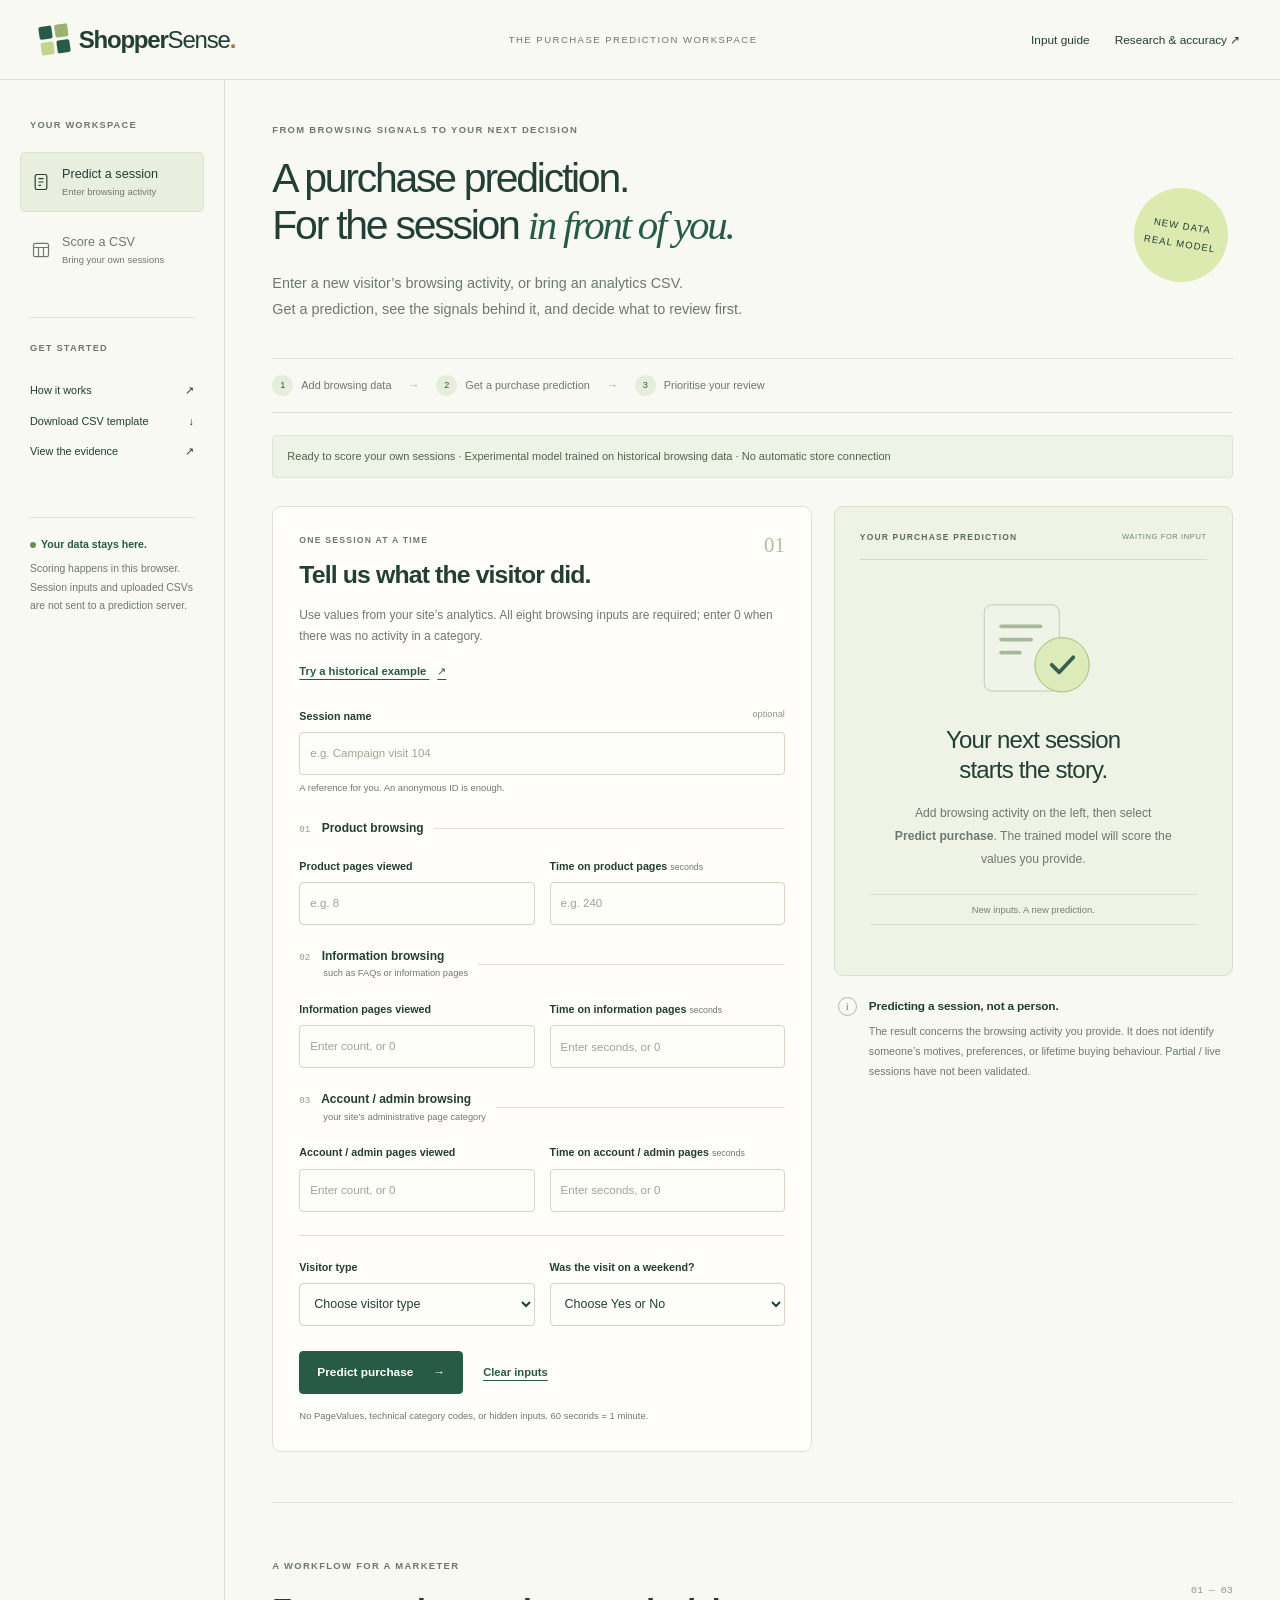
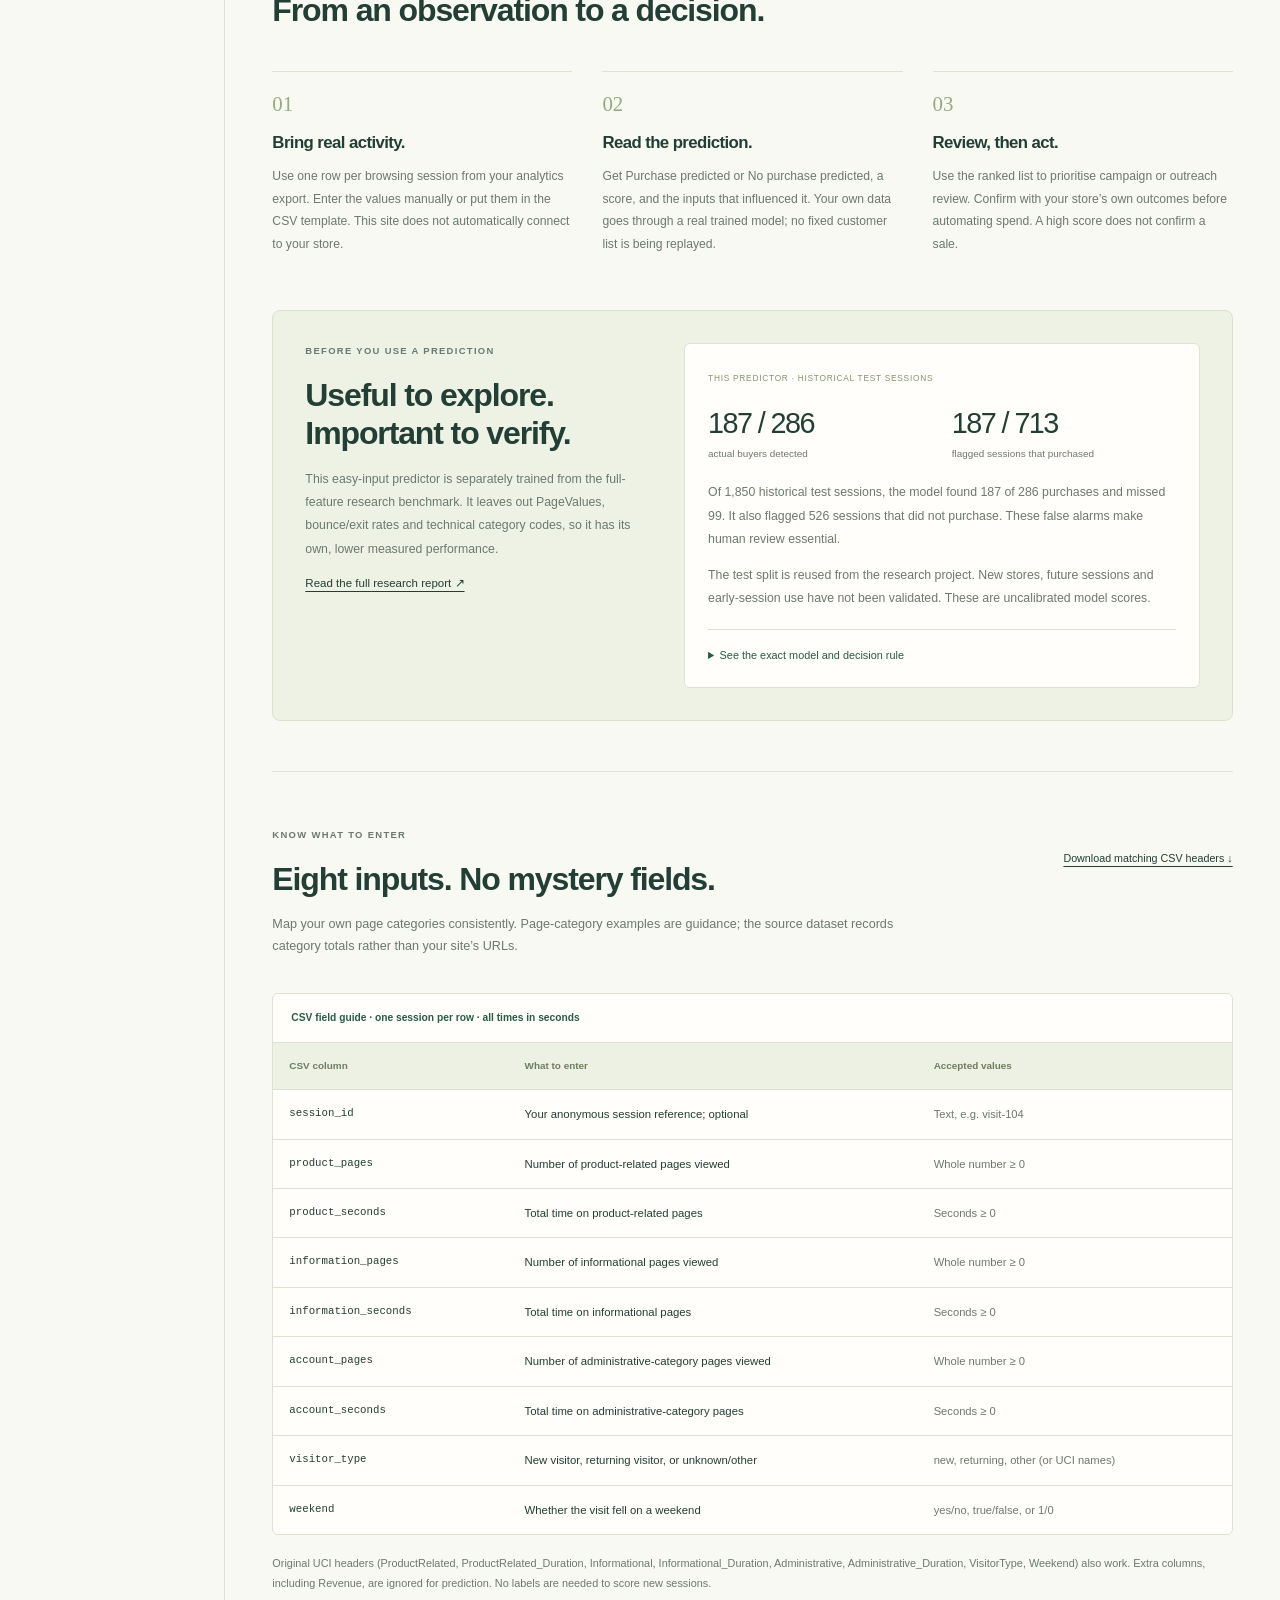
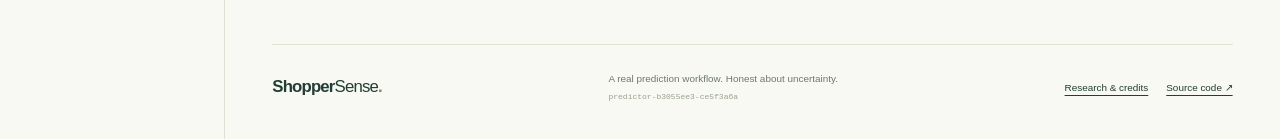
==== docs/index.html @ 9ad77f60 "Restructure ShopperSense around new-session predictions and CSV scoring" ====
<!doctype html>
<html lang="en">
<head>
  <meta charset="utf-8"><meta name="viewport" content="width=device-width, initial-scale=1">
  <title>ShopperSense — Predict a purchase from a new session</title>
  <meta name="description" content="Enter new browsing-session data or upload your analytics CSV. Get genuine purchase predictions, review priorities, and downloadable results.">
  <meta name="theme-color" content="#234e40">
  <link rel="icon" href="assets/favicon.svg" type="image/svg+xml">
  <link rel="stylesheet" href="workspace.css">
  <script src="predictor-engine.js" defer></script><script src="workspace.js" defer></script>
</head>
<body>
<a class="skip" href="#workspace">Skip to prediction workspace</a>
<header class="header"><a class="brand" href="./" aria-label="ShopperSense home"><span class="brand-icon" aria-hidden="true"><i></i><i></i><i></i><i></i></span>Shopper<span>Sense</span><b>.</b></a><span class="header-caption">THE PURCHASE PREDICTION WORKSPACE</span><nav aria-label="Main"><a href="#guide">Input guide</a><a href="research.html">Research &amp; accuracy <span aria-hidden="true">↗</span></a></nav></header>
<div class="shell">
<aside class="sidebar"><span class="side-label">YOUR WORKSPACE</span><div role="tablist" aria-label="Prediction mode" class="mode-navigation"><button role="tab" id="tab-single" aria-controls="single-panel" aria-selected="true" data-mode="single"><svg viewBox="0 0 24 24" fill="none" aria-hidden="true"><rect x="5" y="3" width="14" height="18" rx="2"/><path d="M9 8h6M9 12h6M9 16h3"/></svg><span>Predict a session<small>Enter browsing activity</small></span></button><button role="tab" id="tab-bulk" aria-controls="bulk-panel" aria-selected="false" data-mode="bulk" tabindex="-1"><svg viewBox="0 0 24 24" fill="none" aria-hidden="true"><rect x="3" y="4" width="18" height="16" rx="2"/><path d="M3 9h18M9 9v11M15 9v11"/></svg><span>Score a CSV<small>Bring your own sessions</small></span></button></div><div class="side-guide"><span class="side-label">GET STARTED</span><a href="#how">How it works <span>↗</span></a><a href="assets/session-template.csv" download>Download CSV template <span>↓</span></a><a href="research.html">View the evidence <span>↗</span></a></div><div class="privacy-note"><span class="privacy-dot" aria-hidden="true"></span><strong>Your data stays here.</strong><p>Scoring happens in this browser. Session inputs and uploaded CSVs are not sent to a prediction server.</p></div></aside>
<main id="workspace">
<div class="page-top"><div><p class="eyebrow">FROM BROWSING SIGNALS TO YOUR NEXT DECISION</p><h1>A purchase prediction.<br>For the session <em>in front of you.</em></h1><p class="intro">Enter a new visitor’s browsing activity, or bring an analytics CSV.<br class="desktop-break"> Get a prediction, see the signals behind it, and decide what to review first.</p></div><span class="workspace-seal" aria-hidden="true">NEW DATA<br>REAL MODEL</span></div>
<div class="workflow" aria-label="Three-step workflow"><span><b>1</b> Add browsing data</span><i aria-hidden="true">→</i><span><b>2</b> Get a purchase prediction</span><i aria-hidden="true">→</i><span><b>3</b> Prioritise your review</span></div>
<div class="availability" role="status" id="model-status"><span class="loading-dot" aria-hidden="true"></span>Loading the trained prediction model…</div>
<section id="single-panel" role="tabpanel" aria-labelledby="tab-single" class="mode-panel">
  <div class="prediction-grid">
    <div class="input-card"><div class="card-heading"><div><p class="eyebrow">ONE SESSION AT A TIME</p><h2>Tell us what the visitor did.</h2></div><span class="step-mark">01</span></div><p class="card-intro">Use values from your site’s analytics. All eight browsing inputs are required; enter 0 when there was no activity in a category.</p>
      <div class="example-line"><button type="button" id="load-example" class="quiet-button" disabled>Try a historical example <span aria-hidden="true">↗</span></button><span id="example-label" hidden>Historical training example · not a new customer</span></div>
      <form id="session-form" novalidate>
        <div class="field full"><label for="session-id">Session name <span class="optional">optional</span></label><input id="session-id" name="session_id" autocomplete="off" maxlength="160" placeholder="e.g. Campaign visit 104"><small>A reference for you. An anonymous ID is enough.</small></div>
        <fieldset><legend><span class="category-icon" aria-hidden="true">01</span> Product browsing</legend><div class="field-pair"><div class="field"><label for="product-pages">Product pages viewed</label><input id="product-pages" name="product_pages" type="number" min="0" step="1" inputmode="numeric" required placeholder="e.g. 8" aria-describedby="product-pages-error"><span class="field-error" id="product-pages-error"></span></div><div class="field"><label for="product-seconds">Time on product pages <span class="unit">seconds</span></label><input id="product-seconds" name="product_seconds" type="number" min="0" step="any" inputmode="decimal" required placeholder="e.g. 240" aria-describedby="product-seconds-error"><span class="field-error" id="product-seconds-error"></span></div></div></fieldset>
        <fieldset><legend><span class="category-icon" aria-hidden="true">02</span> Information browsing <small>such as FAQs or information pages</small></legend><div class="field-pair"><div class="field"><label for="information-pages">Information pages viewed</label><input id="information-pages" name="information_pages" type="number" min="0" step="1" inputmode="numeric" required placeholder="Enter count, or 0" aria-describedby="information-pages-error"><span class="field-error" id="information-pages-error"></span></div><div class="field"><label for="information-seconds">Time on information pages <span class="unit">seconds</span></label><input id="information-seconds" name="information_seconds" type="number" min="0" step="any" inputmode="decimal" required placeholder="Enter seconds, or 0" aria-describedby="information-seconds-error"><span class="field-error" id="information-seconds-error"></span></div></div></fieldset>
        <fieldset><legend><span class="category-icon" aria-hidden="true">03</span> Account / admin browsing <small>your site’s administrative page category</small></legend><div class="field-pair"><div class="field"><label for="account-pages">Account / admin pages viewed</label><input id="account-pages" name="account_pages" type="number" min="0" step="1" inputmode="numeric" required placeholder="Enter count, or 0" aria-describedby="account-pages-error"><span class="field-error" id="account-pages-error"></span></div><div class="field"><label for="account-seconds">Time on account / admin pages <span class="unit">seconds</span></label><input id="account-seconds" name="account_seconds" type="number" min="0" step="any" inputmode="decimal" required placeholder="Enter seconds, or 0" aria-describedby="account-seconds-error"><span class="field-error" id="account-seconds-error"></span></div></div></fieldset>
        <div class="field-pair context-fields"><div class="field"><label for="visitor-type">Visitor type</label><select id="visitor-type" name="visitor_type" required aria-describedby="visitor-type-error"><option value="">Choose visitor type</option><option value="New_Visitor">New visitor</option><option value="Returning_Visitor">Returning visitor</option><option value="Other">Other / unknown</option></select><span class="field-error" id="visitor-type-error"></span></div><div class="field"><label for="weekend">Was the visit on a weekend?</label><select id="weekend" name="weekend" required aria-describedby="weekend-error"><option value="">Choose Yes or No</option><option value="1">Yes</option><option value="0">No</option></select><span class="field-error" id="weekend-error"></span></div></div>
        <div id="form-error" class="alert error" role="alert" hidden></div>
        <div class="form-actions"><button id="predict-button" class="button primary" type="submit" disabled>Predict purchase <span aria-hidden="true">→</span></button><button class="quiet-button" id="clear-session" type="button">Clear inputs</button></div><p class="form-footnote">No PageValues, technical category codes, or hidden inputs. 60 seconds = 1 minute.</p>
      </form>
    </div>
    <aside class="result-column" aria-label="Your prediction"><div class="result-card" id="result-card"><div class="result-card-heading"><span class="eyebrow">YOUR PURCHASE PREDICTION</span><span class="result-status" id="result-status">WAITING FOR INPUT</span></div>
      <div id="empty-result" class="empty-result"><svg viewBox="0 0 160 120" fill="none" aria-hidden="true"><rect x="28" y="15" width="80" height="92" rx="8" fill="#f0f4e8" stroke="#b9c9b0"/><path d="M46 38h42M46 52h32M46 66h20" stroke="#a6b99b" stroke-width="4" stroke-linecap="round"/><circle cx="111" cy="79" r="29" fill="#dcebb9" stroke="#a0b77a"/><path d="m100 79 8 8 15-16" stroke="#37604a" stroke-width="4" stroke-linecap="round" stroke-linejoin="round"/></svg><h3>Your next session<br>starts the story.</h3><p>Add browsing activity on the left, then select <strong>Predict purchase</strong>. The trained model will score the values you provide.</p><span class="empty-tag">New inputs. A new prediction.</span></div>
      <div id="prediction-result" hidden><p class="result-session" id="result-session"></p><h3 class="prediction-label" id="prediction-label"></h3><p class="prediction-subtitle" id="prediction-subtitle"></p><div class="score-row"><span>Purchase signal score</span><strong id="purchase-score"></strong></div><div class="score-track" role="img" aria-label="Purchase signal score" id="score-track"><span id="score-fill"></span><i id="decision-mark" aria-hidden="true"></i></div><div class="score-axis"><span>Lower signal</span><span>Stronger signal</span></div><p class="score-explainer">A model score out of 100, not a guaranteed purchase probability.</p><div class="next-action"><span class="eyebrow">SUGGESTED NEXT STEP</span><h4 id="action-title"></h4><p id="action-copy"></p></div><div class="signals"><h4>Signals behind this prediction</h4><ul id="prediction-signals"></ul><p>Model influences describe this prediction. They do not show what causes a purchase.</p></div><div class="alert warning" id="prediction-warning" hidden></div><p class="result-caveat" id="result-caveat"></p><div class="result-actions"><button type="button" class="button secondary" id="download-single">Download this result <span aria-hidden="true">↓</span></button><span id="prediction-time"></span></div></div>
      <div class="stale-note" id="stale-note" role="status" hidden>Inputs changed. Select <strong>Predict purchase</strong> again to update this result.</div>
    </div><div class="result-context"><span class="context-mark" aria-hidden="true">i</span><div><h3>Predicting a session, not a person.</h3><p>The result concerns the browsing activity you provide. It does not identify someone’s motives, preferences, or lifetime buying behaviour. Partial / live sessions have not been validated.</p></div></div></aside>
  </div>
</section>
<section id="bulk-panel" role="tabpanel" aria-labelledby="tab-bulk" class="mode-panel" hidden>
  <div class="bulk-heading"><div><p class="eyebrow">FROM YOUR ANALYTICS TO A REVIEW LIST</p><h2>Bring a CSV. Leave with priorities.</h2><p>Score new sessions from an export. Download every prediction and sort your review around the strongest signals.</p></div><a class="button secondary" href="assets/session-template.csv" download>Get the blank template <span aria-hidden="true">↓</span></a></div>
  <div class="upload-card"><label class="upload-zone" for="csv-file" id="upload-zone"><span class="upload-icon" aria-hidden="true">↑</span><strong>Choose or drop your session CSV</strong><span>UTF-8 CSV · up to 10,000 rows · maximum 5 MB</span><span class="file-choose">Choose a CSV file</span></label><input type="file" accept=".csv,text/csv" id="csv-file"><div class="upload-foot"><span>No files are uploaded to a server.</span><button type="button" id="load-csv-example" class="quiet-button" disabled>Try five historical examples ↗</button></div><div id="csv-error" class="alert error" role="alert" hidden></div></div>
  <div id="csv-preview" class="csv-preview" hidden><div class="preview-heading"><div><span class="eyebrow">INPUT REVIEW</span><h3 id="csv-filename"></h3><p id="csv-preview-summary"></p></div><button id="score-csv" class="button primary" type="button">Score these sessions <span aria-hidden="true">→</span></button><button id="cancel-csv" class="button secondary" type="button" hidden>Cancel</button></div><p id="csv-column-note" class="small-note"></p><div class="alert warning" id="csv-example-note" hidden>These five rows are historical training examples for learning the workflow. They are not new customers or a demonstration of independent accuracy.</div><div id="csv-validation" class="alert warning" hidden></div><p id="csv-progress" role="status" hidden></p></div>
  <div id="bulk-results" hidden><div class="bulk-summary" aria-label="Scoring summary"><div><span>Sessions scored</span><strong id="bulk-scored">0</strong></div><div><span>Purchase predicted</span><strong id="bulk-positive">0</strong></div><div><span>No purchase predicted</span><strong id="bulk-negative">0</strong></div><div><span>Need input fixes</span><strong id="bulk-invalid">0</strong></div></div><div class="results-toolbar"><div><h3>Your session review list</h3><p>Scored rows appear in descending score order. Predictions are uncertain; check context before acting.</p></div><button type="button" id="download-bulk" class="button primary">Download all results <span aria-hidden="true">↓</span></button></div><div class="results-filter"><label for="result-filter">Show</label><select id="result-filter"><option value="all">All sessions</option><option value="positive">Purchase predicted</option><option value="negative">No purchase predicted</option><option value="invalid">Need input fixes</option></select><span id="results-range"></span></div><div class="results-table-wrap" tabindex="0" role="region" aria-label="Predictions for your CSV sessions"><table><caption class="sr-only">New CSV session predictions; purchase score is a model score, not calibrated probability</caption><thead><tr><th scope="col">Session</th><th scope="col">Prediction</th><th scope="col">Score / 100</th><th scope="col">Review priority</th><th scope="col">Notes</th></tr></thead><tbody id="bulk-table-body"></tbody></table></div><div class="pagination"><button type="button" class="button secondary" id="previous-page">← Previous</button><span id="page-label"></span><button type="button" class="button secondary" id="next-page">Next →</button></div><p class="small-note">The download includes all rows, original row numbers, inputs, unrounded scores, prediction labels, errors and model version. Invalid rows are retained without invented scores.</p></div>
</section>
<section class="how-section" id="how"><div class="section-heading"><div><p class="eyebrow">A WORKFLOW FOR A MARKETER</p><h2>From an observation to a decision.</h2></div><span class="section-index">01 — 03</span></div><div class="how-grid"><article><span>01</span><h3>Bring real activity.</h3><p>Use one row per browsing session from your analytics export. Enter the values manually or put them in the CSV template. This site does not automatically connect to your store.</p></article><article><span>02</span><h3>Read the prediction.</h3><p>Get Purchase predicted or No purchase predicted, a score, and the inputs that influenced it. Your own data goes through a real trained model; no fixed customer list is being replayed.</p></article><article><span>03</span><h3>Review, then act.</h3><p>Use the ranked list to prioritise campaign or outreach review. Confirm with your store’s own outcomes before automating spend. A high score does not confirm a sale.</p></article></div></section>
<section class="reliability-section" id="reliability"><div><p class="eyebrow">BEFORE YOU USE A PREDICTION</p><h2>Useful to explore.<br>Important to verify.</h2><p>This easy-input predictor is separately trained from the full-feature research benchmark. It leaves out PageValues, bounce/exit rates and technical category codes, so it has its own, lower measured performance.</p><a href="research.html">Read the full research report ↗</a></div><div class="reliability-card"><span class="reliability-label">THIS PREDICTOR · HISTORICAL TEST SESSIONS</span><div class="reliability-stats"><div><strong id="reliability-found">—</strong><span>actual buyers detected</span></div><div><strong id="reliability-flagged">—</strong><span>flagged sessions that purchased</span></div></div><p id="reliability-copy">Actual model reliability will appear when the trained model loads.</p><p class="small-note">The test split is reused from the research project. New stores, future sessions and early-session use have not been validated. These are uncalibrated model scores.</p><details><summary>See the exact model and decision rule</summary><p id="model-details"></p><a href="data/predictor.json">Exported model and its own metrics ↗</a></details></div></section>
<section class="guide-section" id="guide"><div class="section-heading"><div><p class="eyebrow">KNOW WHAT TO ENTER</p><h2>Eight inputs. No mystery fields.</h2><p>Map your own page categories consistently. Page-category examples are guidance; the source dataset records category totals rather than your site’s URLs.</p></div><a href="assets/session-template.csv" download class="text-link">Download matching CSV headers ↓</a></div><div class="guide-table-wrap" tabindex="0" role="region" aria-label="CSV column names and plain-language meanings"><table><caption>CSV field guide · one session per row · all times in seconds</caption><thead><tr><th scope="col">CSV column</th><th scope="col">What to enter</th><th scope="col">Accepted values</th></tr></thead><tbody>
<tr><th scope="row">session_id</th><td>Your anonymous session reference; optional</td><td>Text, e.g. visit-104</td></tr><tr><th scope="row">product_pages</th><td>Number of product-related pages viewed</td><td>Whole number ≥ 0</td></tr><tr><th scope="row">product_seconds</th><td>Total time on product-related pages</td><td>Seconds ≥ 0</td></tr><tr><th scope="row">information_pages</th><td>Number of informational pages viewed</td><td>Whole number ≥ 0</td></tr><tr><th scope="row">information_seconds</th><td>Total time on informational pages</td><td>Seconds ≥ 0</td></tr><tr><th scope="row">account_pages</th><td>Number of administrative-category pages viewed</td><td>Whole number ≥ 0</td></tr><tr><th scope="row">account_seconds</th><td>Total time on administrative-category pages</td><td>Seconds ≥ 0</td></tr><tr><th scope="row">visitor_type</th><td>New visitor, returning visitor, or unknown/other</td><td>new, returning, other (or UCI names)</td></tr><tr><th scope="row">weekend</th><td>Whether the visit fell on a weekend</td><td>yes/no, true/false, or 1/0</td></tr>
</tbody></table></div><p class="small-note">Original UCI headers (ProductRelated, ProductRelated_Duration, Informational, Informational_Duration, Administrative, Administrative_Duration, VisitorType, Weekend) also work. Extra columns, including Revenue, are ignored for prediction. No labels are needed to score new sessions.</p></section>
<footer><a class="brand small" href="./">Shopper<span>Sense</span><b>.</b></a><p>A real prediction workflow. Honest about uncertainty.<span id="footer-version"></span></p><div><a href="research.html">Research &amp; credits</a><a href="https://github.com/vivek-314/ShopperSense-study">Source code ↗</a></div></footer>
</main></div>
</body></html>
---- docs/workspace.css ----
@font-face{font-family:Workspace;src:local("Aptos"),local("Segoe UI");font-display:swap}
:root{--ink:#233e35;--muted:#6d796f;--green:#285b47;--line:#dce3d4;--paper:#f7f9f2;--lime:#dceaaf;--white:#fffefb;--amber:#785d29;font-family:Workspace,"Segoe UI",Arial,sans-serif;background:var(--paper);color:var(--ink);font-synthesis:none;scroll-padding-top:25px}*{box-sizing:border-box}body{margin:0}button,input,select{font:inherit}button,a,summary,input,select{-webkit-tap-highlight-color:transparent}button{cursor:pointer}button:disabled{opacity:.45;cursor:wait}a{color:inherit;text-underline-offset:4px}a:hover{color:#4b7944}button:focus-visible,a:focus-visible,input:focus-visible,select:focus-visible,summary:focus-visible,[tabindex]:focus-visible{outline:3px solid #b58b37;outline-offset:4px}input:focus-visible,select:focus-visible{outline-offset:1px}::selection{background:var(--lime)}[hidden]{display:none!important}h1,h2,h3,h4,p{margin-top:0}h1,h2,h3,h4{font-weight:550;letter-spacing:-.035em}p{line-height:1.75}svg{display:block}strong{font-weight:650}.sr-only{position:absolute;width:1px;height:1px;padding:0;margin:-1px;overflow:hidden;clip:rect(0,0,0,0);white-space:nowrap;border:0}.skip{position:fixed;z-index:20;top:-80px;left:20px;background:var(--lime);padding:15px}.skip:focus{top:10px}.header{height:80px;display:flex;align-items:center;justify-content:space-between;padding:0 3.1vw;border-bottom:1px solid var(--line);gap:25px;background:var(--paper)}.brand{display:flex;align-items:center;text-decoration:none;font-size:1.5rem;font-weight:700;letter-spacing:-.05em;white-space:nowrap}.brand>span:not(.brand-icon){font-weight:400}.brand>b{font-weight:600;color:#a47842}.brand-icon{width:29px;height:29px;display:grid;grid-template-columns:1fr 1fr;gap:3px;margin-right:10px;transform:rotate(-8deg)}.brand-icon i{background:var(--green);border-radius:2px}.brand-icon i:nth-child(2){background:#9bb275}.brand-icon i:nth-child(3){background:#c1d68c}.header-caption{font-size:.6rem;letter-spacing:.15em;color:var(--muted)}.header nav{display:flex;gap:25px;font-size:.74rem}.header nav a{text-decoration:none}.shell{max-width:1600px;margin:auto;display:grid;grid-template-columns:225px minmax(0,1fr)}.sidebar{border-right:1px solid var(--line);padding:40px 20px;position:relative}.side-label{display:block;font-size:.58rem;letter-spacing:.13em;color:var(--muted);font-weight:600;margin:0 10px 22px}.mode-navigation{display:flex;flex-direction:column;gap:8px}.mode-navigation button{display:flex;text-align:left;align-items:center;gap:11px;border:1px solid transparent;background:none;padding:14px 10px;border-radius:5px;color:var(--muted);font-size:.79rem}.mode-navigation button[aria-selected=true]{background:#e9efde;border-color:#dbe5cd;color:var(--ink)}.mode-navigation svg{width:20px;height:20px;stroke:currentColor;stroke-width:1.4;flex-shrink:0}.mode-navigation small{display:block;font-size:.59rem;color:var(--muted);margin-top:5px;font-weight:400}.side-guide{margin:37px 10px 0;padding-top:25px;border-top:1px solid var(--line)}.side-guide .side-label{margin-left:0}.side-guide a{font-size:.68rem;display:flex;justify-content:space-between;text-decoration:none;padding:9px 0}.privacy-note{margin:50px 10px 0;font-size:.65rem;color:var(--muted);border-top:1px solid var(--line);padding-top:20px}.privacy-note strong{display:inline;color:var(--green);font-size:.66rem}.privacy-note p{font-size:.65rem;margin:10px 0 0;line-height:1.8}.privacy-dot{display:inline-block;width:6px;height:6px;border-radius:50%;background:#6b8e48;margin-right:5px}main{min-width:0;padding:42px clamp(24px,3.7vw,58px) 0}.page-top{display:flex;justify-content:space-between;align-items:center;gap:25px}.eyebrow{font-size:.59rem;letter-spacing:.14em;color:var(--muted);font-weight:650;margin-bottom:16px}.page-top h1{font-size:clamp(2.2rem,3.2vw,3.5rem);line-height:1.16;margin:0 0 20px;font-weight:500;letter-spacing:-.055em}.page-top h1 em{font-family:Georgia,serif;font-weight:400;color:var(--green)}.intro{font-size:.9rem;line-height:1.85;color:var(--muted);margin-bottom:25px}.workspace-seal{flex-shrink:0;width:94px;height:94px;border-radius:50%;background:var(--lime);font-size:.6rem;letter-spacing:.11em;line-height:1.9;display:flex;align-items:center;justify-content:center;text-align:center;transform:rotate(9deg);margin-right:5px}.workflow{display:flex;align-items:center;gap:17px;margin:10px 0 22px;padding:16px 0;border-block:1px solid var(--line);font-size:.68rem;color:var(--muted)}.workflow span{display:flex;align-items:center;gap:8px}.workflow b{display:inline-flex;justify-content:center;align-items:center;width:21px;height:21px;font-size:.57rem;font-weight:500;background:#e6eddb;border-radius:50%;color:var(--green)}.workflow i{font-style:normal;color:#a3b18d}.availability{font-size:.69rem;line-height:1.7;background:#eef3e7;border:1px solid #dce6d0;border-radius:4px;padding:11px 14px;margin:0 0 28px;color:#4f654a}.availability.error{background:#f9eae4;color:#8a4a33;border-color:#e3c4b4}.loading-dot{display:inline-block;width:6px;height:6px;border-radius:50%;background:#789854;margin-right:8px}.prediction-grid{display:grid;grid-template-columns:minmax(0,1.15fr) minmax(0,.85fr);gap:22px;align-items:start}.input-card,.result-card{background:var(--white);border:1px solid var(--line);border-radius:9px;min-width:0}.input-card{padding:26px}.card-heading{display:flex;justify-content:space-between;align-items:start;gap:12px}.card-heading .eyebrow{font-size:.54rem;margin-bottom:12px}.card-heading h2{font-size:1.55rem;line-height:1.25;margin-bottom:14px}.step-mark{font-family:Georgia,serif;color:#b0bc9e;font-size:1.3rem}.card-intro{font-size:.75rem;line-height:1.8;color:var(--muted);margin-bottom:10px}.example-line{margin:0 0 22px}.quiet-button{border:0;background:none;color:var(--green);font-size:.7rem;font-weight:550;padding:5px 0;text-decoration:underline;text-underline-offset:4px;line-height:1.6}.example-line .quiet-button span{margin-left:8px}.example-line>span{display:block;font-size:.6rem;color:var(--amber);margin-top:8px;background:#f5eedb;padding:6px 9px;border-radius:3px}fieldset{border:0;border-top:1px solid var(--line);padding:20px 0 0;margin:22px 0 0;min-width:0}legend{font-size:.75rem;font-weight:650;padding:0 10px 0 0;line-height:1.6}.category-icon{display:inline-block;font-family:Consolas,monospace;font-size:.57rem;font-weight:400;color:#8c9e7c;margin-right:8px}legend small{display:block;font-size:.58rem;color:var(--muted);font-weight:400;letter-spacing:0;padding-left:24px}.field-pair{display:grid;grid-template-columns:1fr 1fr;gap:15px}.field{min-width:0}.field label{display:block;font-size:.67rem;line-height:1.5;font-weight:550;margin-bottom:8px}.field input,.field select{display:block;width:100%;border:1px solid #cdd7c4;border-radius:4px;background:#fdfef9;color:var(--ink);min-height:43px;padding:10px;font-size:.78rem;line-height:1.5}.field input::placeholder{font-size:.72rem;color:#9ca593}.field input[aria-invalid=true],.field select[aria-invalid=true]{border-color:#ac644b;background:#fff9f5}.field small{display:block;font-size:.59rem;color:var(--muted);line-height:1.8;margin-top:5px}.optional{float:right;color:#8c9586;font-size:.58rem;font-weight:400}.unit{font-size:.55rem;color:var(--muted);font-weight:400;display:inline}.field-error{display:block;font-size:.64rem;color:#9b4b37;line-height:1.6;margin-top:5px}.field-error:empty{display:none}.context-fields{border-top:1px solid var(--line);margin-top:23px;padding-top:23px}.form-actions{display:flex;align-items:center;gap:20px;margin-top:25px}.button{border-radius:4px;display:inline-flex;align-items:center;justify-content:center;gap:20px;text-decoration:none;font-size:.74rem;padding:12px 17px;line-height:1.5;font-weight:550;border:1px solid var(--green);white-space:normal}.primary{background:var(--green);color:white}.primary:hover{background:#1b4433;color:white}.secondary{background:transparent;color:var(--ink);border-color:#c5cfbc}.secondary:hover{background:#edf2e4;color:var(--green)}.form-footnote{font-size:.59rem;color:var(--muted);line-height:1.8;margin:14px 0 0}.result-column{min-width:0}.result-card{background:#eef3e6;border-color:#d6e0c9;padding:25px}.result-card-heading{display:flex;justify-content:space-between;align-items:center;gap:15px;border-bottom:1px solid #d3dfc5;padding-bottom:17px}.result-card-heading .eyebrow{font-size:.53rem;margin:0;color:#5a7050}.result-status{font-size:.47rem;letter-spacing:.08em;color:#728760;text-align:right}.empty-result{text-align:center;padding:27px 10px 25px}.empty-result svg{width:150px;height:120px;margin:0 auto 18px}.empty-result h3{font-size:1.5rem;line-height:1.25;margin:0 0 17px;font-weight:500}.empty-result p{font-size:.76rem;color:var(--muted);line-height:1.9;margin:0 auto 23px;max-width:280px}.empty-tag{font-size:.59rem;color:#718365;border-block:1px solid #d6e0cc;padding:9px 0;display:block}.result-context{display:flex;gap:12px;margin:21px 4px 0}.context-mark{width:19px;height:19px;flex-shrink:0;border:1px solid #aebfa0;color:#758c62;display:flex;justify-content:center;align-items:center;border-radius:50%;font-family:Georgia,serif;font-size:.68rem}.result-context h3{font-size:.74rem;margin:2px 0 9px;letter-spacing:-.015em}.result-context p{font-size:.67rem;color:var(--muted);line-height:1.85;margin:0}.result-session{font-size:.65rem;color:var(--muted);margin:22px 0 10px;overflow-wrap:anywhere}.prediction-label{font-size:2rem;line-height:1.1;letter-spacing:-.055em;margin:0 0 12px}.prediction-subtitle{font-size:.75rem;color:#64765b;line-height:1.8;margin:0 0 23px}.score-row{display:flex;justify-content:space-between;align-items:end;gap:12px;font-size:.67rem}.score-row strong{font-size:2.5rem;font-weight:450;letter-spacing:-.06em;font-variant-numeric:tabular-nums}.score-row strong small{font-size:.85rem;color:#8ca07a;letter-spacing:0;margin-left:3px}.score-track{height:8px;background:#d4dfc5;border-radius:6px;margin-top:12px;position:relative}.score-track>span{display:block;width:0;height:100%;background:var(--green);border-radius:6px}.score-track>i{position:absolute;top:-4px;width:2px;height:16px;background:#7c8d65;left:20%}.score-axis{display:flex;justify-content:space-between;font-size:.5rem;color:#788b6c;margin-top:8px}.score-explainer{font-size:.59rem;color:#73826a;line-height:1.7;margin-top:14px}.next-action{padding:19px 0 2px;border-top:1px solid #d5dfc8;margin-top:20px}.next-action .eyebrow{font-size:.52rem;margin-bottom:10px}.next-action h4{font-size:1.05rem;line-height:1.4;margin:0 0 9px}.next-action p{font-size:.73rem;color:#617258;line-height:1.85}.signals{border-top:1px solid #d5dfc8;padding-top:19px}.signals h4{font-size:.83rem;margin:0 0 13px;letter-spacing:-.01em}.signals ul{list-style:none;padding:0;margin:0}.signals li{font-size:.67rem;line-height:1.6;display:flex;gap:10px;justify-content:space-between;margin:10px 0}.signals li b{white-space:nowrap;font-size:.64rem;font-weight:550}.signals li b.down{color:#956d43}.signals p{font-size:.57rem;color:#7b876f;margin:15px 0 0;line-height:1.8}.result-caveat{font-size:.64rem;line-height:1.85;color:#67785c;padding-top:17px;border-top:1px solid #d5dfc8;margin-top:19px}.result-actions{border-top:1px solid #d5dfc8;padding-top:17px;display:flex;flex-direction:column;gap:12px}.result-actions button{font-size:.65rem;padding:10px 12px;width:100%}.result-actions>span{font-size:.52rem;color:#809174;line-height:1.6}.stale-note{background:#f2e8ce;border:1px solid #decd9b;color:#7e6636;padding:12px;margin-top:20px;border-radius:4px;font-size:.69rem;line-height:1.8}.result-card.stale #prediction-result{opacity:.55}.alert{font-size:.73rem;line-height:1.8;padding:13px 15px;border-radius:4px;margin:17px 0}.alert.error{color:#93472e;background:#fbede5;border:1px solid #e6c7b7}.alert.warning{color:#7d6437;background:#f6efdc;border:1px solid #e4d6ae}.bulk-heading{display:flex;justify-content:space-between;gap:25px;align-items:start}.bulk-heading h2{font-size:2rem;margin:0 0 16px}.bulk-heading p:not(.eyebrow){font-size:.85rem;color:var(--muted);max-width:560px}.bulk-heading .button{font-size:.68rem;flex-shrink:0}.upload-card{border:1px solid var(--line);background:var(--white);padding:25px;border-radius:9px;margin-top:12px}.upload-zone{display:flex;flex-direction:column;align-items:center;gap:13px;border:1px dashed #b3c49e;border-radius:6px;padding:35px 20px;background:#f5f8ef;cursor:pointer;text-align:center}.upload-zone.dragging{border-color:var(--green);background:#e7efda}.upload-icon{height:45px;width:45px;display:flex;align-items:center;justify-content:center;background:#e1ebcf;border-radius:50%;font-size:1.5rem;color:#6b8751}.upload-zone>strong{font-size:1.1rem;font-weight:550;letter-spacing:-.02em}.upload-zone>span:not(.upload-icon):not(.file-choose){font-size:.71rem;color:var(--muted)}.file-choose{padding:10px 17px;background:var(--green);color:white;border-radius:4px;font-size:.72rem;margin-top:5px}#csv-file{display:block;max-width:100%;font-size:.7rem;margin:18px 0 5px;color:var(--muted)}#csv-file::file-selector-button{border:1px solid var(--line);background:#eef3e5;color:var(--green);border-radius:4px;padding:8px 12px;margin-right:12px;cursor:pointer}.upload-foot{display:flex;align-items:center;justify-content:space-between;gap:20px;margin-top:20px}.upload-foot>span{font-size:.62rem;color:var(--muted)}.csv-preview{padding:24px;border:1px solid var(--line);border-radius:8px;margin-top:22px;background:var(--white)}.preview-heading{display:flex;align-items:center;gap:20px;justify-content:space-between}.preview-heading .eyebrow{margin-bottom:10px;font-size:.54rem}.preview-heading h3{font-size:1.25rem;margin:0 0 8px;overflow-wrap:anywhere}.preview-heading p{font-size:.75rem;margin:0;color:var(--muted)}.small-note{font-size:.68rem;color:var(--muted);line-height:1.85}#csv-column-note{margin:18px 0 0}#csv-progress{font-size:.8rem;color:var(--green);margin:20px 0 0}.bulk-summary{display:grid;grid-template-columns:repeat(4,1fr);gap:1px;border:1px solid var(--line);border-radius:6px;overflow:hidden;background:var(--line);margin:28px 0}.bulk-summary>div{background:#edf2e4;padding:20px}.bulk-summary span{display:block;font-size:.63rem;color:var(--muted);margin-bottom:12px}.bulk-summary strong{display:block;font-size:2rem;letter-spacing:-.05em;font-weight:450}.results-toolbar{display:flex;gap:25px;justify-content:space-between;align-items:center}.results-toolbar h3{font-size:1.35rem;margin:0 0 10px}.results-toolbar p{font-size:.73rem;max-width:560px;color:var(--muted);margin:0}.results-toolbar button{flex-shrink:0;font-size:.67rem}.results-filter{display:flex;align-items:center;gap:13px;margin:25px 0 15px;font-size:.7rem}.results-filter select{border:1px solid #cdd7c4;border-radius:4px;padding:8px;background:var(--white);color:var(--ink);font-size:.7rem}.results-filter>span{margin-left:auto;color:var(--muted);font-size:.65rem}.results-table-wrap,.guide-table-wrap{overflow-x:auto;max-width:100%;background:var(--white);border:1px solid var(--line);border-radius:6px}table{border-collapse:collapse;width:100%;text-align:left;line-height:1.8;font-size:.71rem;font-variant-numeric:tabular-nums}caption{text-align:left;font-size:.64rem;color:var(--green);font-weight:600;padding:15px 18px;border-bottom:1px solid var(--line)}thead{background:#ecf1e3;color:#6c7e5e;font-size:.62rem}th,td{padding:14px 16px;border-bottom:1px solid var(--line);vertical-align:top;overflow-wrap:anywhere;min-width:90px}tbody th{font-weight:500}tbody tr:last-child>*{border-bottom:0}td:last-child{font-size:.65rem;color:var(--muted);min-width:160px}td:first-child{max-width:190px;min-width:125px}.prediction-badge{display:inline-block;padding:4px 8px;border-radius:3px;background:#e3edcf;color:#496c35;font-size:.6rem;white-space:nowrap}.prediction-badge.lower{background:#eef0e8;color:#77816d}.prediction-badge.invalid{background:#f6e8da;color:#986d41}.mini-score{font-size:.85rem;font-weight:600;color:var(--ink)}.pagination{display:flex;align-items:center;justify-content:space-between;gap:20px;margin-top:17px}.pagination button{font-size:.65rem;padding:9px 12px}.pagination>span{font-size:.67rem;color:var(--muted)}.how-section,.guide-section{padding:55px 0;border-top:1px solid var(--line);margin-top:50px}.section-heading{display:flex;align-items:start;justify-content:space-between;gap:30px}.section-heading h2,.reliability-section h2{font-size:2rem;line-height:1.2;margin:0 0 15px}.section-heading>div>p:not(.eyebrow){font-size:.79rem;color:var(--muted);max-width:650px}.section-index{font-family:Consolas,monospace;font-size:.62rem;color:#8a9b79;white-space:nowrap;margin-top:27px}.how-grid{display:grid;grid-template-columns:repeat(3,1fr);gap:30px;margin-top:27px}.how-grid article>span{font-family:Georgia,serif;color:#95ab7e;font-size:1.3rem;display:block;border-top:1px solid var(--line);padding-top:20px;margin-bottom:17px}.how-grid h3{font-size:1.05rem;margin:0 0 12px}.how-grid p{font-size:.76rem;color:var(--muted);line-height:1.85;margin:0}.reliability-section{display:grid;grid-template-columns:.8fr 1.2fr;gap:35px;padding:32px;background:#edf2e5;border:1px solid #d8e3ca;border-radius:8px}.reliability-section>div>p:not(.eyebrow){font-size:.77rem;color:var(--muted);line-height:1.9}.reliability-section a{font-size:.72rem}.reliability-card{background:var(--white);border:1px solid #dbe4cf;border-radius:6px;padding:23px}.reliability-label{font-size:.52rem;letter-spacing:.09em;color:#829470}.reliability-stats{display:grid;grid-template-columns:1fr 1fr;gap:20px;margin:22px 0}.reliability-stats strong{display:block;font-size:1.8rem;font-weight:450;letter-spacing:-.055em}.reliability-stats span{display:block;font-size:.62rem;color:var(--muted);margin-top:8px}.reliability-card>p{font-size:.74rem}.reliability-card .small-note{font-size:.65rem;line-height:1.8;color:#8a917f}.reliability-card details{border-top:1px solid var(--line);padding-top:16px;margin-top:18px;font-size:.68rem}.reliability-card summary{cursor:pointer;color:var(--green);line-height:1.7}.reliability-card details>p{font-size:.67rem;margin:15px 0;color:var(--muted);line-height:1.85}.guide-section{margin-top:50px;padding-bottom:40px}.guide-section .text-link{font-size:.67rem;margin-top:25px;flex-shrink:0}.guide-table-wrap{margin:23px 0 18px}.guide-table-wrap th[scope=row]{font-family:Consolas,monospace;font-size:.67rem;min-width:160px}.guide-table-wrap td:last-child{font-size:.7rem}footer{display:flex;align-items:center;justify-content:space-between;gap:25px;border-top:1px solid var(--line);padding:25px 0 35px}.brand.small{font-size:1.05rem}footer>p{font-size:.62rem;color:var(--muted);line-height:1.9;margin:0}footer>p>span{display:block;font-family:Consolas,monospace;font-size:.5rem;color:#98a18f}footer>div{display:flex;gap:18px;font-size:.62rem}
@media(min-width:1450px){.prediction-grid{gap:30px}.input-card{padding:32px}.result-card{padding:30px}.field label{font-size:.72rem}.field input,.field select{font-size:.85rem}.card-heading h2{font-size:1.8rem}.card-intro{font-size:.8rem}.result-card-heading .eyebrow{font-size:.56rem}}
@media(max-width:1150px){.shell{grid-template-columns:185px minmax(0,1fr)}.sidebar{padding:35px 12px}.sidebar button{padding:12px 8px;font-size:.72rem;gap:8px}.sidebar button small{font-size:.53rem}.header-caption{display:none}.page-top h1{font-size:2.6rem}.workspace-seal{width:75px;height:75px;font-size:.49rem}.prediction-grid{gap:16px;grid-template-columns:minmax(0,1.1fr) minmax(0,.9fr)}.input-card,.result-card{padding:20px}.card-heading h2{font-size:1.4rem}.field-pair{gap:11px}.field label{font-size:.61rem}.unit{display:block}.field input,.field select{font-size:.72rem;padding:9px}.result-card-heading{flex-wrap:wrap;gap:10px}.empty-result{padding:24px 0}.empty-result h3{font-size:1.4rem}.empty-result p{font-size:.69rem}.workflow{gap:12px;font-size:.61rem}.workflow span{gap:7px}.how-grid{gap:20px}.reliability-section{padding:25px;gap:25px}.reliability-stats strong{font-size:1.5rem}.reliability-stats{gap:15px}.guide-section .text-link{max-width:150px}.prediction-label{font-size:1.7rem}.bulk-heading h2{font-size:1.7rem}.bulk-heading{gap:15px}.bulk-heading .button{max-width:160px}.results-toolbar button{max-width:155px}}
@media(max-width:900px){.shell{display:block}.sidebar{padding:12px 25px;border-right:0;border-bottom:1px solid var(--line)}.sidebar>.side-label,.side-guide,.privacy-note{display:none}.mode-navigation{flex-direction:row;gap:8px}.mode-navigation button{padding:10px 14px}.mode-navigation button small{font-size:.58rem}.mode-navigation button{font-size:.75rem}.header{height:70px;padding:0 25px}.header nav{font-size:.68rem;gap:20px}.brand{font-size:1.35rem}main{padding:32px 28px 0}.page-top h1{font-size:2.7rem}.workspace-seal{width:85px;height:85px;font-size:.52rem}.prediction-grid{grid-template-columns:minmax(0,1.13fr) minmax(0,.87fr);gap:20px}.workflow{font-size:.68rem}.how-section{margin-top:40px}.reliability-section h2{font-size:1.8rem}}
@media(max-width:650px){.header{padding:0 20px;height:66px}.brand{font-size:1.2rem}.brand-icon{width:24px;height:24px;gap:2px;margin-right:8px}.header nav{font-size:.61rem;gap:14px}.header nav a:first-child{display:none}.sidebar{padding:10px 20px}.mode-navigation{gap:8px;justify-content:space-between}.mode-navigation button{padding:10px 12px;gap:9px;flex:1;font-size:.72rem}.mode-navigation button svg{width:18px;height:18px}.mode-navigation small{font-size:.5rem!important}.side-label{font-size:.53rem}main{padding:29px 20px 0}.page-top{align-items:start;gap:10px}.page-top .eyebrow{font-size:.49rem;letter-spacing:.11em;max-width:290px;margin-bottom:19px}.page-top h1{font-size:2.35rem;line-height:1.18;letter-spacing:-.055em}.workspace-seal{display:none}.intro{font-size:.8rem;line-height:1.85;margin-bottom:22px}.desktop-break{display:none}.workflow{gap:8px;font-size:.52rem;padding:14px 0;margin:0 0 17px}.workflow span{gap:5px;line-height:1.7;align-items:start}.workflow span b{width:17px;height:17px;flex-shrink:0;font-size:.5rem}.workflow i{font-size:.6rem;margin-top:4px}.availability{font-size:.64rem;padding:11px 12px;margin-bottom:23px}.prediction-grid{grid-template-columns:1fr;gap:24px}.input-card,.result-card{padding:23px 20px}.card-heading h2{font-size:1.5rem}.card-intro{font-size:.72rem}.example-line{margin-bottom:22px}.field-pair{gap:13px}.field label{font-size:.64rem;min-height:20px}.unit{display:block;font-size:.52rem}.field input,.field select{font-size:.76rem;min-height:44px;padding:10px}.field input::placeholder{font-size:.65rem}legend{font-size:.73rem}legend small{font-size:.56rem}.field.full label{min-height:0}.form-actions{gap:20px}.form-actions .button{font-size:.72rem}.form-footnote{font-size:.58rem}.result-card-heading{flex-wrap:nowrap}.empty-result{padding:25px 12px}.empty-result h3{font-size:1.7rem}.empty-result p{font-size:.78rem;max-width:280px}.result-context p{font-size:.7rem}.result-context h3{font-size:.77rem}.prediction-label{font-size:2rem}.prediction-subtitle{font-size:.77rem}.score-row strong{font-size:2.5rem}.score-row{font-size:.71rem}.signals li{font-size:.7rem}.next-action p{font-size:.77rem}.result-caveat{font-size:.68rem}.result-actions button{font-size:.7rem}.how-section,.guide-section{padding:37px 0;margin-top:37px}.section-heading{gap:10px}.section-heading h2{font-size:1.9rem}.section-index{font-size:.49rem;margin-top:25px}.how-grid{grid-template-columns:1fr;gap:22px;margin-top:15px}.how-grid article{position:relative;padding-left:40px;border-top:1px solid var(--line);padding-top:20px}.how-grid article>span{border:0;position:absolute;left:0;top:18px;font-size:1.15rem;padding:0;margin:0}.how-grid h3{font-size:1.05rem}.how-grid p{font-size:.78rem}.reliability-section{grid-template-columns:1fr;padding:23px 20px;gap:23px}.reliability-section h2{font-size:2rem}.reliability-section>div>p:not(.eyebrow){font-size:.77rem}.reliability-card{padding:20px}.reliability-stats strong{font-size:1.9rem}.reliability-card>p{font-size:.74rem}.guide-section>.section-heading{display:block}.guide-section .text-link{display:inline-block;max-width:none;margin:10px 0 0;font-size:.71rem}.guide-section .section-heading p:not(.eyebrow){font-size:.77rem}.guide-table-wrap{margin-top:22px}table{font-size:.68rem}thead{font-size:.59rem}th,td{padding:12px;min-width:120px}.guide-table-wrap th[scope=row]{font-size:.65rem;min-width:165px}.small-note{font-size:.65rem}.bulk-heading{display:block}.bulk-heading h2{font-size:1.9rem}.bulk-heading p:not(.eyebrow){font-size:.78rem}.bulk-heading .button{max-width:none;margin:0 0 14px;font-size:.68rem}.upload-card{padding:18px}.upload-zone{padding:28px 14px}.upload-zone strong{font-size:1.02rem}.upload-zone>span:not(.upload-icon):not(.file-choose){font-size:.61rem;line-height:1.8}.upload-foot{flex-direction:column;align-items:start;gap:12px}.preview-heading{flex-wrap:wrap;gap:18px}.csv-preview{padding:20px}.preview-heading>div{width:100%}.bulk-summary{grid-template-columns:1fr 1fr;margin:24px 0}.bulk-summary>div{padding:17px}.bulk-summary strong{font-size:1.8rem}.bulk-summary span{font-size:.61rem}.results-toolbar{align-items:start;flex-direction:column;gap:18px}.results-toolbar button{max-width:none;font-size:.7rem}.results-filter{flex-wrap:wrap;gap:10px}.results-filter>span{width:100%;margin:0}.pagination{gap:10px}.pagination button{font-size:.59rem;padding:9px 10px}.pagination>span{font-size:.62rem}.bulk-heading{margin-bottom:0}footer{flex-wrap:wrap;align-items:start;gap:20px;padding:25px 0}.brand.small{font-size:1.05rem}footer>p{width:calc(100% - 115px);font-size:.57rem}footer>div{width:100%;font-size:.64rem;gap:22px}}
@media(prefers-reduced-motion:reduce){*{scroll-behavior:auto!important;transition:none!important}}
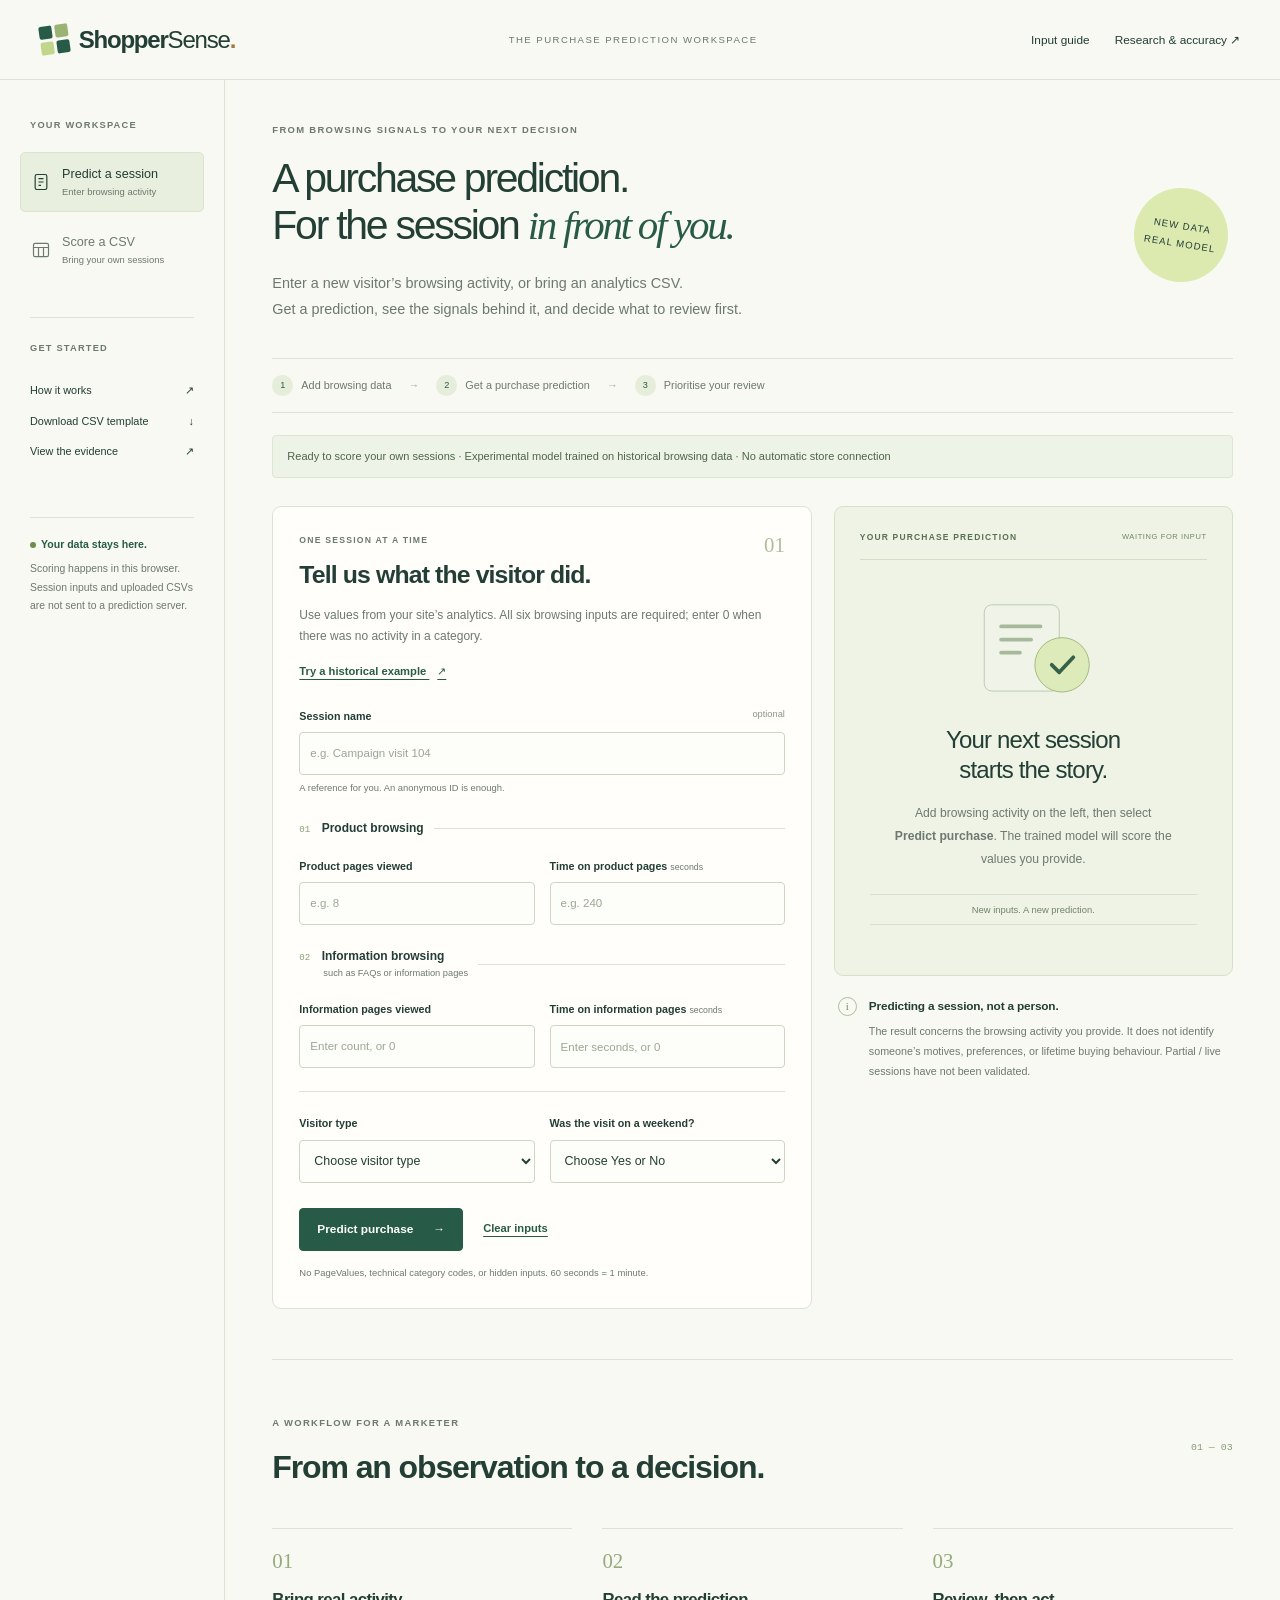
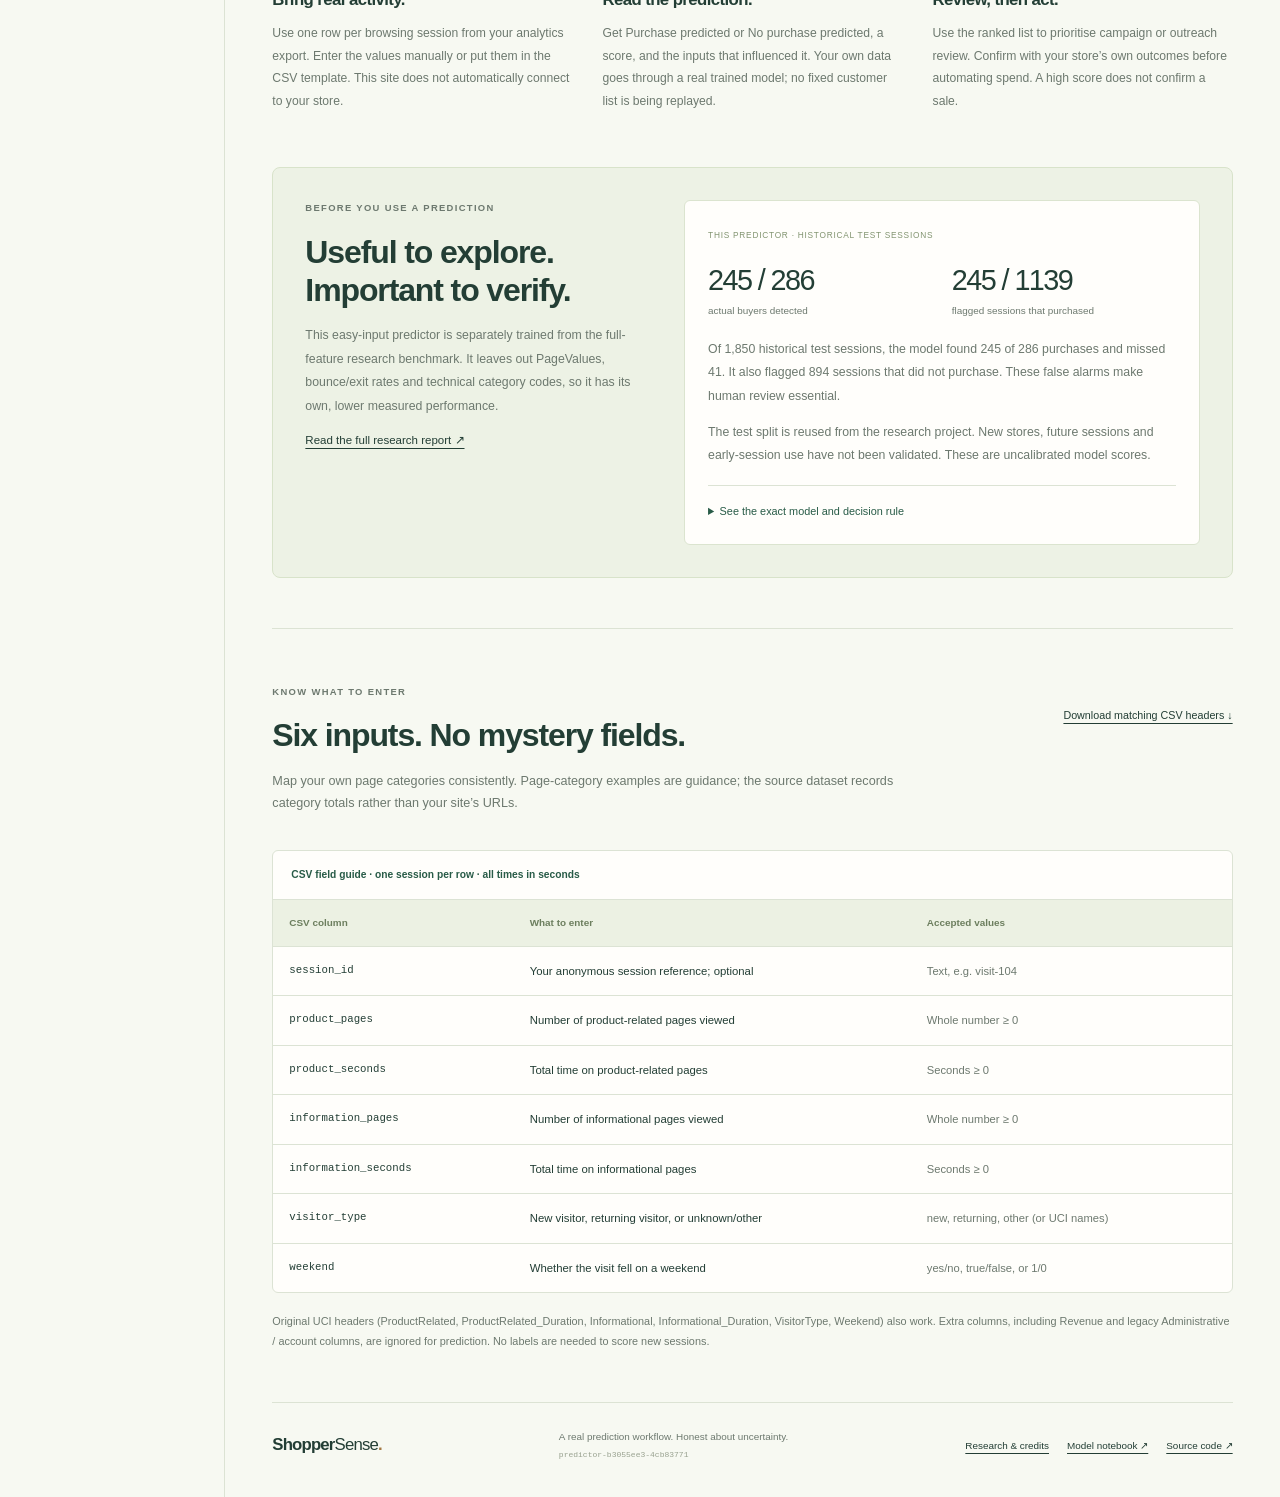
==== commit 937259f1: "Remove account inputs and add executed cell-by-cell model training notebook" ====
--- a/docs/index.html
+++ b/docs/index.html
@@ -7,7 +7,7 @@
   <meta name="theme-color" content="#234e40">
   <link rel="icon" href="assets/favicon.svg" type="image/svg+xml">
   <link rel="stylesheet" href="workspace.css">
-  <script src="predictor-engine.js" defer></script><script src="workspace.js" defer></script>
+  <script src="predictor-engine.js?v=6" defer></script><script src="workspace.js?v=6" defer></script>
 </head>
 <body>
 <a class="skip" href="#workspace">Skip to prediction workspace</a>
@@ -20,13 +20,12 @@
 <div class="availability" role="status" id="model-status"><span class="loading-dot" aria-hidden="true"></span>Loading the trained prediction model…</div>
 <section id="single-panel" role="tabpanel" aria-labelledby="tab-single" class="mode-panel">
   <div class="prediction-grid">
-    <div class="input-card"><div class="card-heading"><div><p class="eyebrow">ONE SESSION AT A TIME</p><h2>Tell us what the visitor did.</h2></div><span class="step-mark">01</span></div><p class="card-intro">Use values from your site’s analytics. All eight browsing inputs are required; enter 0 when there was no activity in a category.</p>
+    <div class="input-card"><div class="card-heading"><div><p class="eyebrow">ONE SESSION AT A TIME</p><h2>Tell us what the visitor did.</h2></div><span class="step-mark">01</span></div><p class="card-intro">Use values from your site’s analytics. All six browsing inputs are required; enter 0 when there was no activity in a category.</p>
       <div class="example-line"><button type="button" id="load-example" class="quiet-button" disabled>Try a historical example <span aria-hidden="true">↗</span></button><span id="example-label" hidden>Historical training example · not a new customer</span></div>
       <form id="session-form" novalidate>
         <div class="field full"><label for="session-id">Session name <span class="optional">optional</span></label><input id="session-id" name="session_id" autocomplete="off" maxlength="160" placeholder="e.g. Campaign visit 104"><small>A reference for you. An anonymous ID is enough.</small></div>
         <fieldset><legend><span class="category-icon" aria-hidden="true">01</span> Product browsing</legend><div class="field-pair"><div class="field"><label for="product-pages">Product pages viewed</label><input id="product-pages" name="product_pages" type="number" min="0" step="1" inputmode="numeric" required placeholder="e.g. 8" aria-describedby="product-pages-error"><span class="field-error" id="product-pages-error"></span></div><div class="field"><label for="product-seconds">Time on product pages <span class="unit">seconds</span></label><input id="product-seconds" name="product_seconds" type="number" min="0" step="any" inputmode="decimal" required placeholder="e.g. 240" aria-describedby="product-seconds-error"><span class="field-error" id="product-seconds-error"></span></div></div></fieldset>
         <fieldset><legend><span class="category-icon" aria-hidden="true">02</span> Information browsing <small>such as FAQs or information pages</small></legend><div class="field-pair"><div class="field"><label for="information-pages">Information pages viewed</label><input id="information-pages" name="information_pages" type="number" min="0" step="1" inputmode="numeric" required placeholder="Enter count, or 0" aria-describedby="information-pages-error"><span class="field-error" id="information-pages-error"></span></div><div class="field"><label for="information-seconds">Time on information pages <span class="unit">seconds</span></label><input id="information-seconds" name="information_seconds" type="number" min="0" step="any" inputmode="decimal" required placeholder="Enter seconds, or 0" aria-describedby="information-seconds-error"><span class="field-error" id="information-seconds-error"></span></div></div></fieldset>
-        <fieldset><legend><span class="category-icon" aria-hidden="true">03</span> Account / admin browsing <small>your site’s administrative page category</small></legend><div class="field-pair"><div class="field"><label for="account-pages">Account / admin pages viewed</label><input id="account-pages" name="account_pages" type="number" min="0" step="1" inputmode="numeric" required placeholder="Enter count, or 0" aria-describedby="account-pages-error"><span class="field-error" id="account-pages-error"></span></div><div class="field"><label for="account-seconds">Time on account / admin pages <span class="unit">seconds</span></label><input id="account-seconds" name="account_seconds" type="number" min="0" step="any" inputmode="decimal" required placeholder="Enter seconds, or 0" aria-describedby="account-seconds-error"><span class="field-error" id="account-seconds-error"></span></div></div></fieldset>
         <div class="field-pair context-fields"><div class="field"><label for="visitor-type">Visitor type</label><select id="visitor-type" name="visitor_type" required aria-describedby="visitor-type-error"><option value="">Choose visitor type</option><option value="New_Visitor">New visitor</option><option value="Returning_Visitor">Returning visitor</option><option value="Other">Other / unknown</option></select><span class="field-error" id="visitor-type-error"></span></div><div class="field"><label for="weekend">Was the visit on a weekend?</label><select id="weekend" name="weekend" required aria-describedby="weekend-error"><option value="">Choose Yes or No</option><option value="1">Yes</option><option value="0">No</option></select><span class="field-error" id="weekend-error"></span></div></div>
         <div id="form-error" class="alert error" role="alert" hidden></div>
         <div class="form-actions"><button id="predict-button" class="button primary" type="submit" disabled>Predict purchase <span aria-hidden="true">→</span></button><button class="quiet-button" id="clear-session" type="button">Clear inputs</button></div><p class="form-footnote">No PageValues, technical category codes, or hidden inputs. 60 seconds = 1 minute.</p>
@@ -47,9 +46,9 @@
 </section>
 <section class="how-section" id="how"><div class="section-heading"><div><p class="eyebrow">A WORKFLOW FOR A MARKETER</p><h2>From an observation to a decision.</h2></div><span class="section-index">01 — 03</span></div><div class="how-grid"><article><span>01</span><h3>Bring real activity.</h3><p>Use one row per browsing session from your analytics export. Enter the values manually or put them in the CSV template. This site does not automatically connect to your store.</p></article><article><span>02</span><h3>Read the prediction.</h3><p>Get Purchase predicted or No purchase predicted, a score, and the inputs that influenced it. Your own data goes through a real trained model; no fixed customer list is being replayed.</p></article><article><span>03</span><h3>Review, then act.</h3><p>Use the ranked list to prioritise campaign or outreach review. Confirm with your store’s own outcomes before automating spend. A high score does not confirm a sale.</p></article></div></section>
 <section class="reliability-section" id="reliability"><div><p class="eyebrow">BEFORE YOU USE A PREDICTION</p><h2>Useful to explore.<br>Important to verify.</h2><p>This easy-input predictor is separately trained from the full-feature research benchmark. It leaves out PageValues, bounce/exit rates and technical category codes, so it has its own, lower measured performance.</p><a href="research.html">Read the full research report ↗</a></div><div class="reliability-card"><span class="reliability-label">THIS PREDICTOR · HISTORICAL TEST SESSIONS</span><div class="reliability-stats"><div><strong id="reliability-found">—</strong><span>actual buyers detected</span></div><div><strong id="reliability-flagged">—</strong><span>flagged sessions that purchased</span></div></div><p id="reliability-copy">Actual model reliability will appear when the trained model loads.</p><p class="small-note">The test split is reused from the research project. New stores, future sessions and early-session use have not been validated. These are uncalibrated model scores.</p><details><summary>See the exact model and decision rule</summary><p id="model-details"></p><a href="data/predictor.json">Exported model and its own metrics ↗</a></details></div></section>
-<section class="guide-section" id="guide"><div class="section-heading"><div><p class="eyebrow">KNOW WHAT TO ENTER</p><h2>Eight inputs. No mystery fields.</h2><p>Map your own page categories consistently. Page-category examples are guidance; the source dataset records category totals rather than your site’s URLs.</p></div><a href="assets/session-template.csv" download class="text-link">Download matching CSV headers ↓</a></div><div class="guide-table-wrap" tabindex="0" role="region" aria-label="CSV column names and plain-language meanings"><table><caption>CSV field guide · one session per row · all times in seconds</caption><thead><tr><th scope="col">CSV column</th><th scope="col">What to enter</th><th scope="col">Accepted values</th></tr></thead><tbody>
-<tr><th scope="row">session_id</th><td>Your anonymous session reference; optional</td><td>Text, e.g. visit-104</td></tr><tr><th scope="row">product_pages</th><td>Number of product-related pages viewed</td><td>Whole number ≥ 0</td></tr><tr><th scope="row">product_seconds</th><td>Total time on product-related pages</td><td>Seconds ≥ 0</td></tr><tr><th scope="row">information_pages</th><td>Number of informational pages viewed</td><td>Whole number ≥ 0</td></tr><tr><th scope="row">information_seconds</th><td>Total time on informational pages</td><td>Seconds ≥ 0</td></tr><tr><th scope="row">account_pages</th><td>Number of administrative-category pages viewed</td><td>Whole number ≥ 0</td></tr><tr><th scope="row">account_seconds</th><td>Total time on administrative-category pages</td><td>Seconds ≥ 0</td></tr><tr><th scope="row">visitor_type</th><td>New visitor, returning visitor, or unknown/other</td><td>new, returning, other (or UCI names)</td></tr><tr><th scope="row">weekend</th><td>Whether the visit fell on a weekend</td><td>yes/no, true/false, or 1/0</td></tr>
-</tbody></table></div><p class="small-note">Original UCI headers (ProductRelated, ProductRelated_Duration, Informational, Informational_Duration, Administrative, Administrative_Duration, VisitorType, Weekend) also work. Extra columns, including Revenue, are ignored for prediction. No labels are needed to score new sessions.</p></section>
-<footer><a class="brand small" href="./">Shopper<span>Sense</span><b>.</b></a><p>A real prediction workflow. Honest about uncertainty.<span id="footer-version"></span></p><div><a href="research.html">Research &amp; credits</a><a href="https://github.com/vivek-314/ShopperSense-study">Source code ↗</a></div></footer>
+<section class="guide-section" id="guide"><div class="section-heading"><div><p class="eyebrow">KNOW WHAT TO ENTER</p><h2>Six inputs. No mystery fields.</h2><p>Map your own page categories consistently. Page-category examples are guidance; the source dataset records category totals rather than your site’s URLs.</p></div><a href="assets/session-template.csv" download class="text-link">Download matching CSV headers ↓</a></div><div class="guide-table-wrap" tabindex="0" role="region" aria-label="CSV column names and plain-language meanings"><table><caption>CSV field guide · one session per row · all times in seconds</caption><thead><tr><th scope="col">CSV column</th><th scope="col">What to enter</th><th scope="col">Accepted values</th></tr></thead><tbody>
+<tr><th scope="row">session_id</th><td>Your anonymous session reference; optional</td><td>Text, e.g. visit-104</td></tr><tr><th scope="row">product_pages</th><td>Number of product-related pages viewed</td><td>Whole number ≥ 0</td></tr><tr><th scope="row">product_seconds</th><td>Total time on product-related pages</td><td>Seconds ≥ 0</td></tr><tr><th scope="row">information_pages</th><td>Number of informational pages viewed</td><td>Whole number ≥ 0</td></tr><tr><th scope="row">information_seconds</th><td>Total time on informational pages</td><td>Seconds ≥ 0</td></tr><tr><th scope="row">visitor_type</th><td>New visitor, returning visitor, or unknown/other</td><td>new, returning, other (or UCI names)</td></tr><tr><th scope="row">weekend</th><td>Whether the visit fell on a weekend</td><td>yes/no, true/false, or 1/0</td></tr>
+</tbody></table></div><p class="small-note">Original UCI headers (ProductRelated, ProductRelated_Duration, Informational, Informational_Duration, VisitorType, Weekend) also work. Extra columns, including Revenue and legacy Administrative / account columns, are ignored for prediction. No labels are needed to score new sessions.</p></section>
+<footer><a class="brand small" href="./">Shopper<span>Sense</span><b>.</b></a><p>A real prediction workflow. Honest about uncertainty.<span id="footer-version"></span></p><div><a href="research.html">Research &amp; credits</a><a href="https://github.com/vivek-314/ShopperSense-study/blob/main/notebooks/03_six_input_models_step_by_step.ipynb">Model notebook ↗</a><a href="https://github.com/vivek-314/ShopperSense-study">Source code ↗</a></div></footer>
 </main></div>
 </body></html>
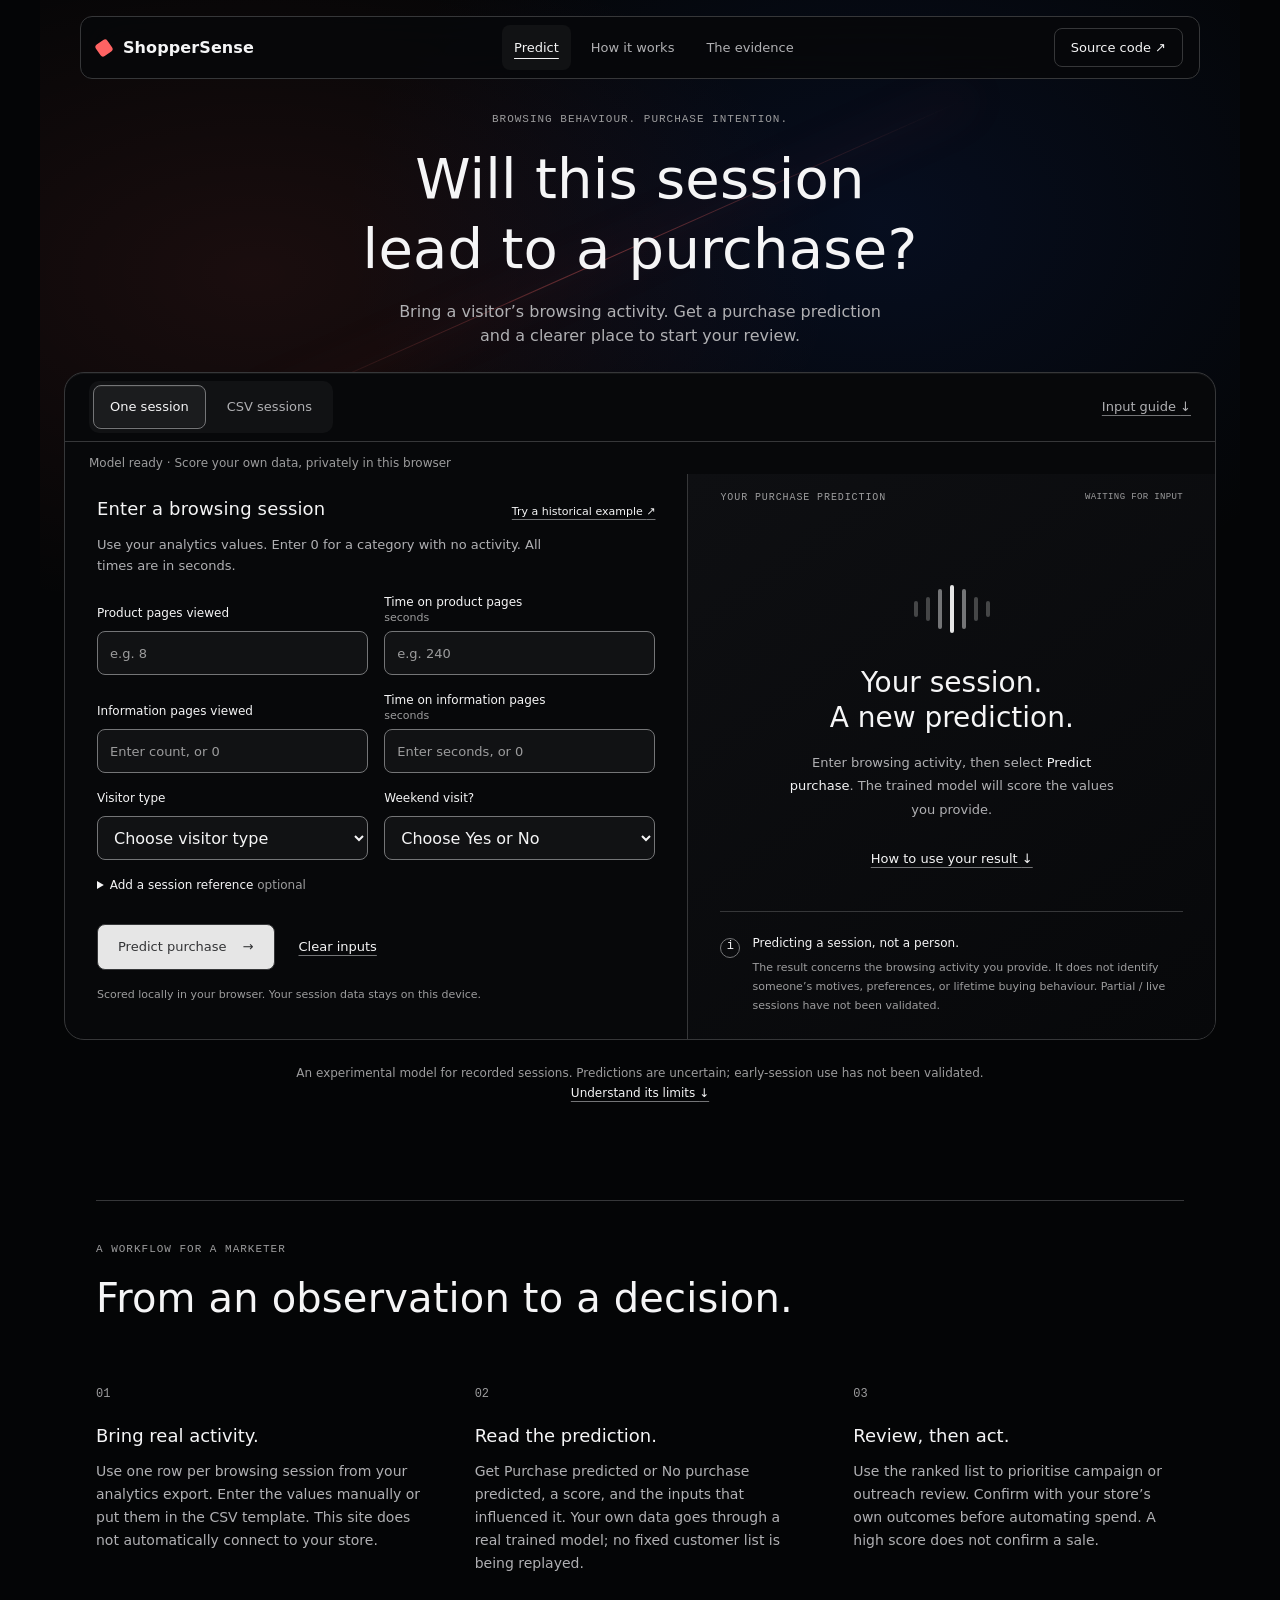
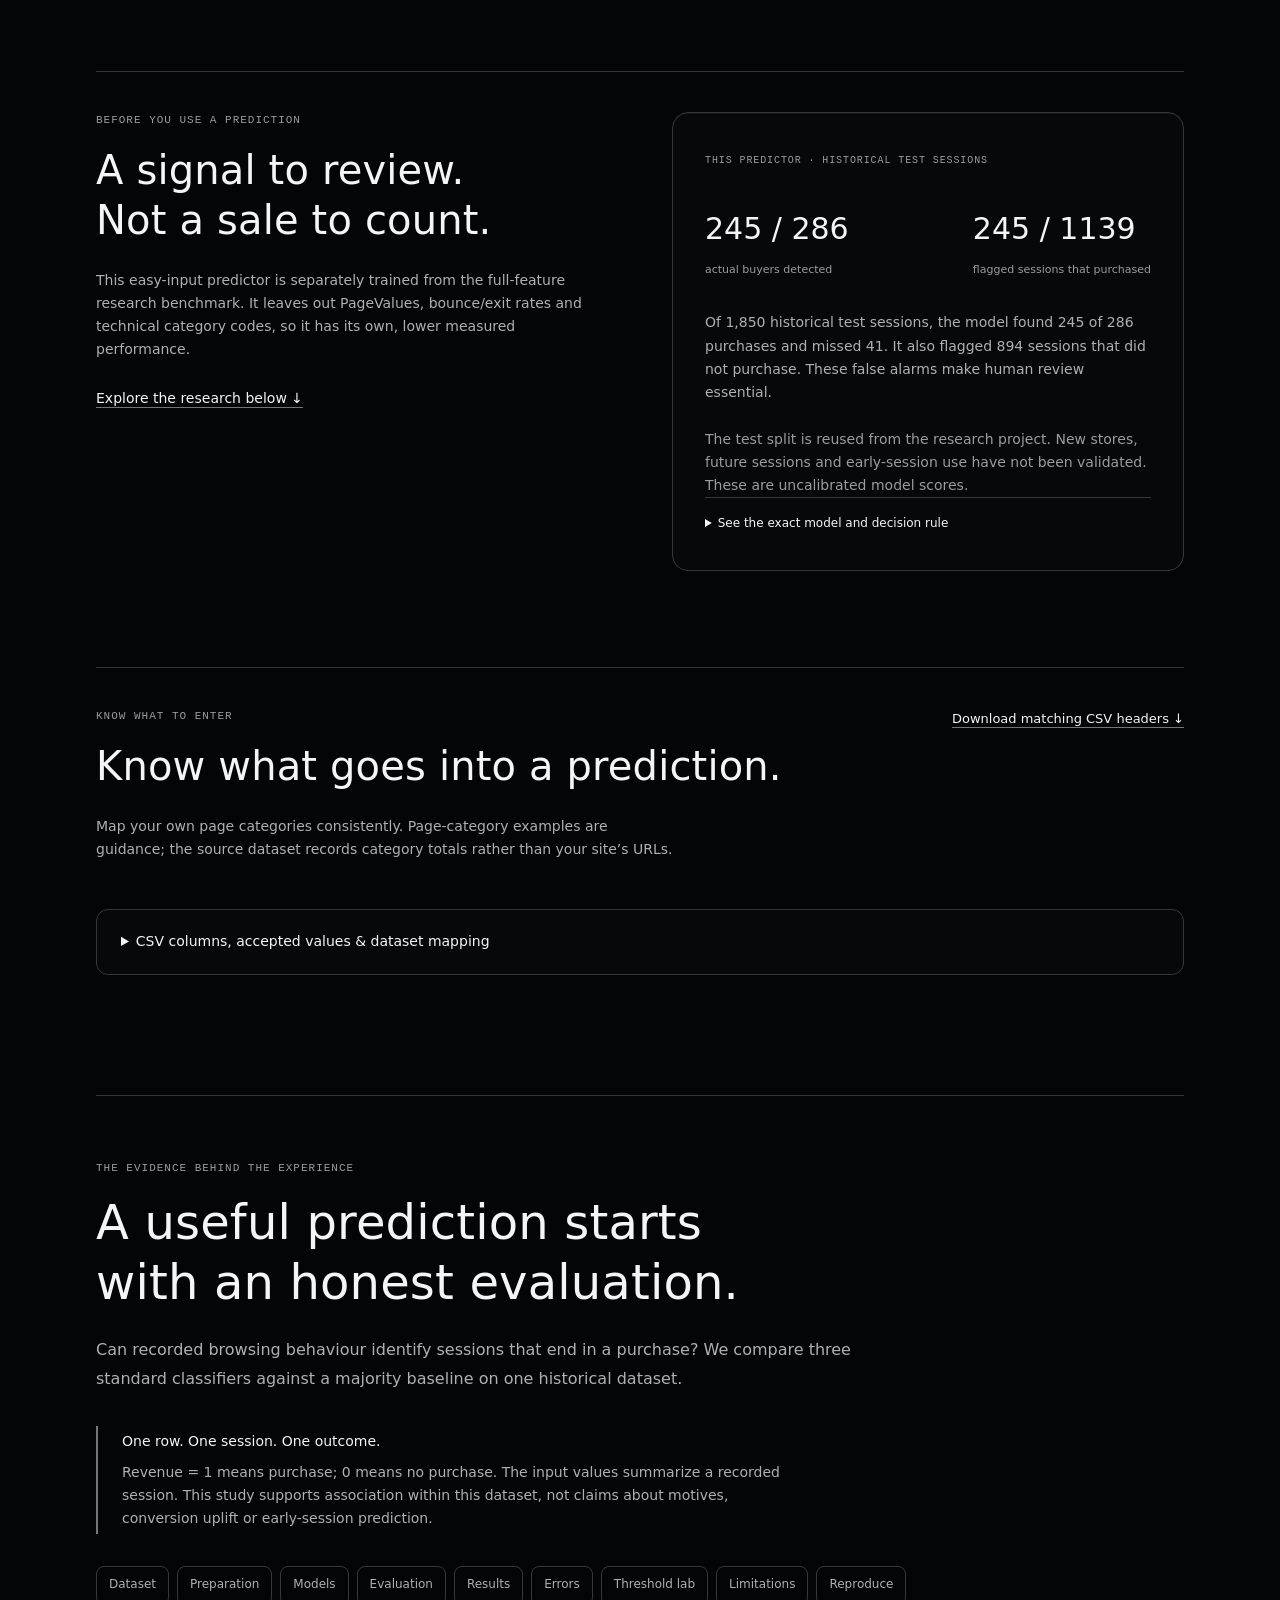
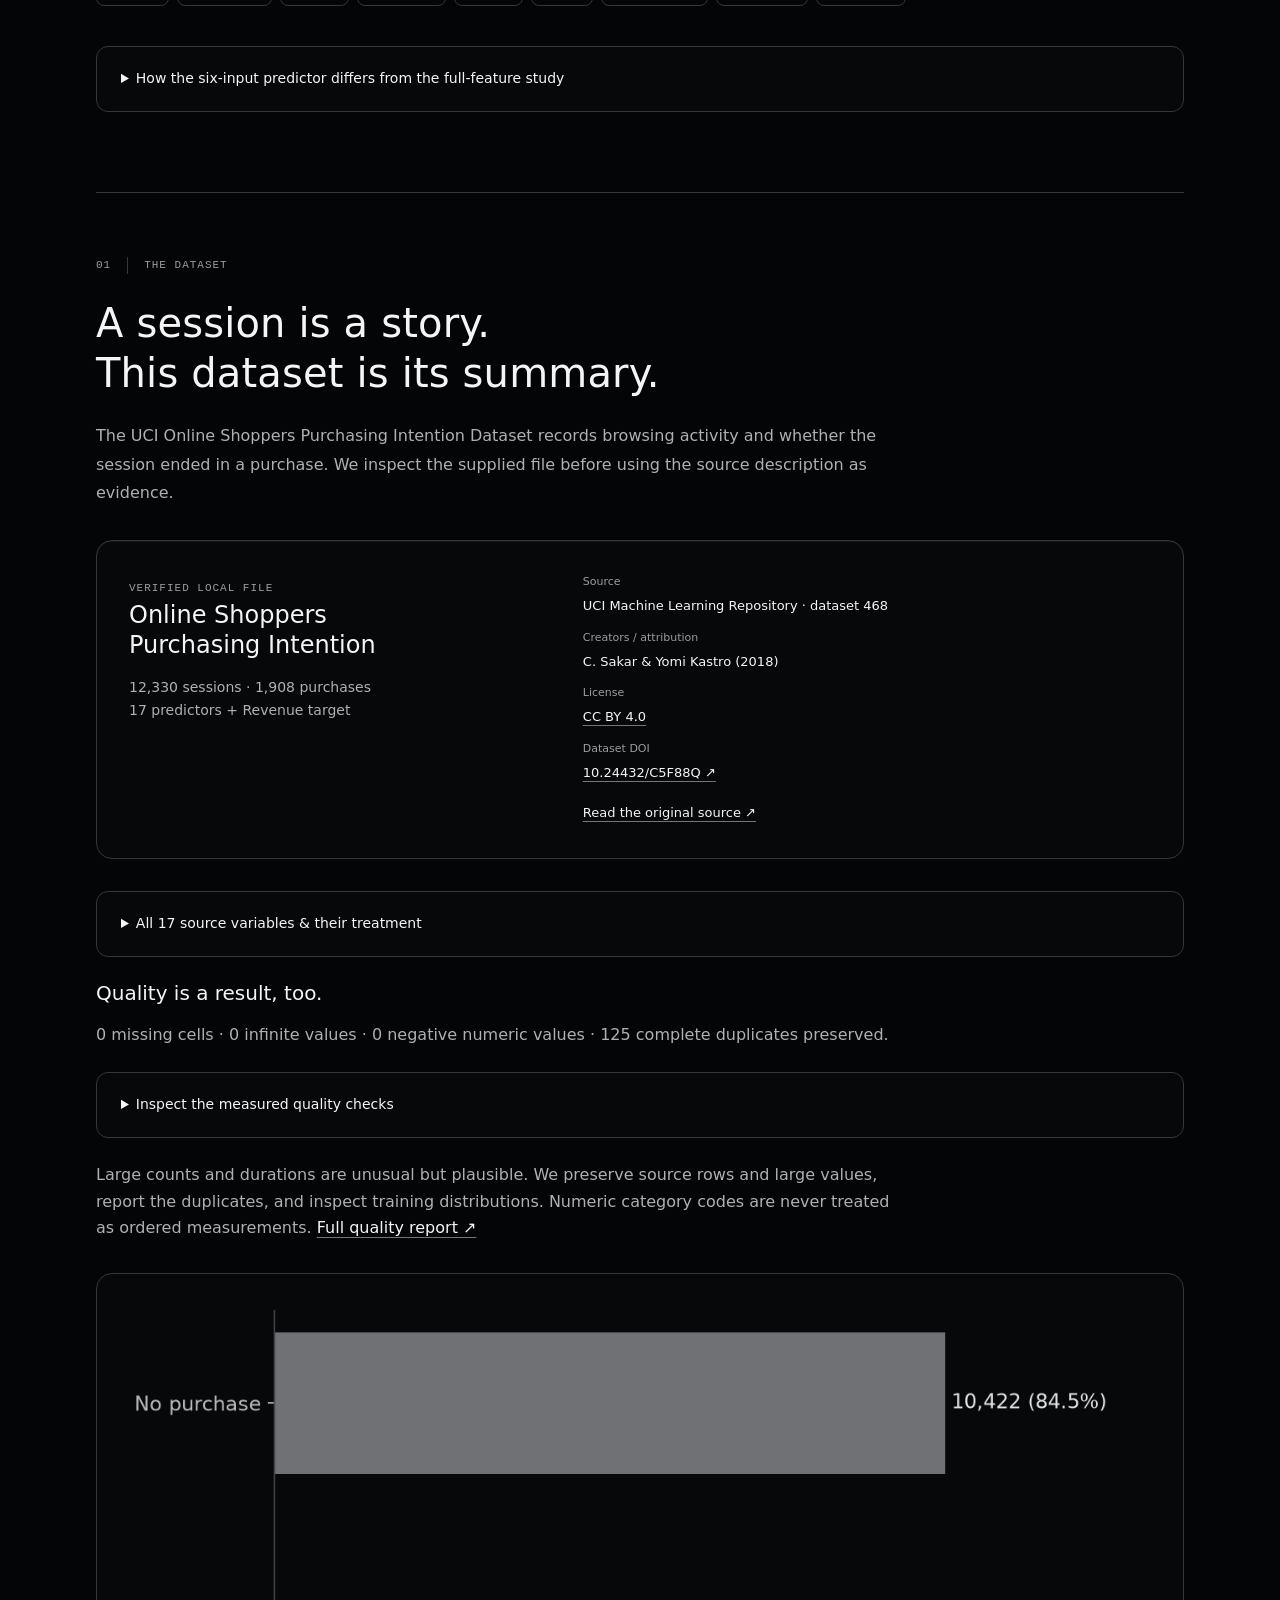
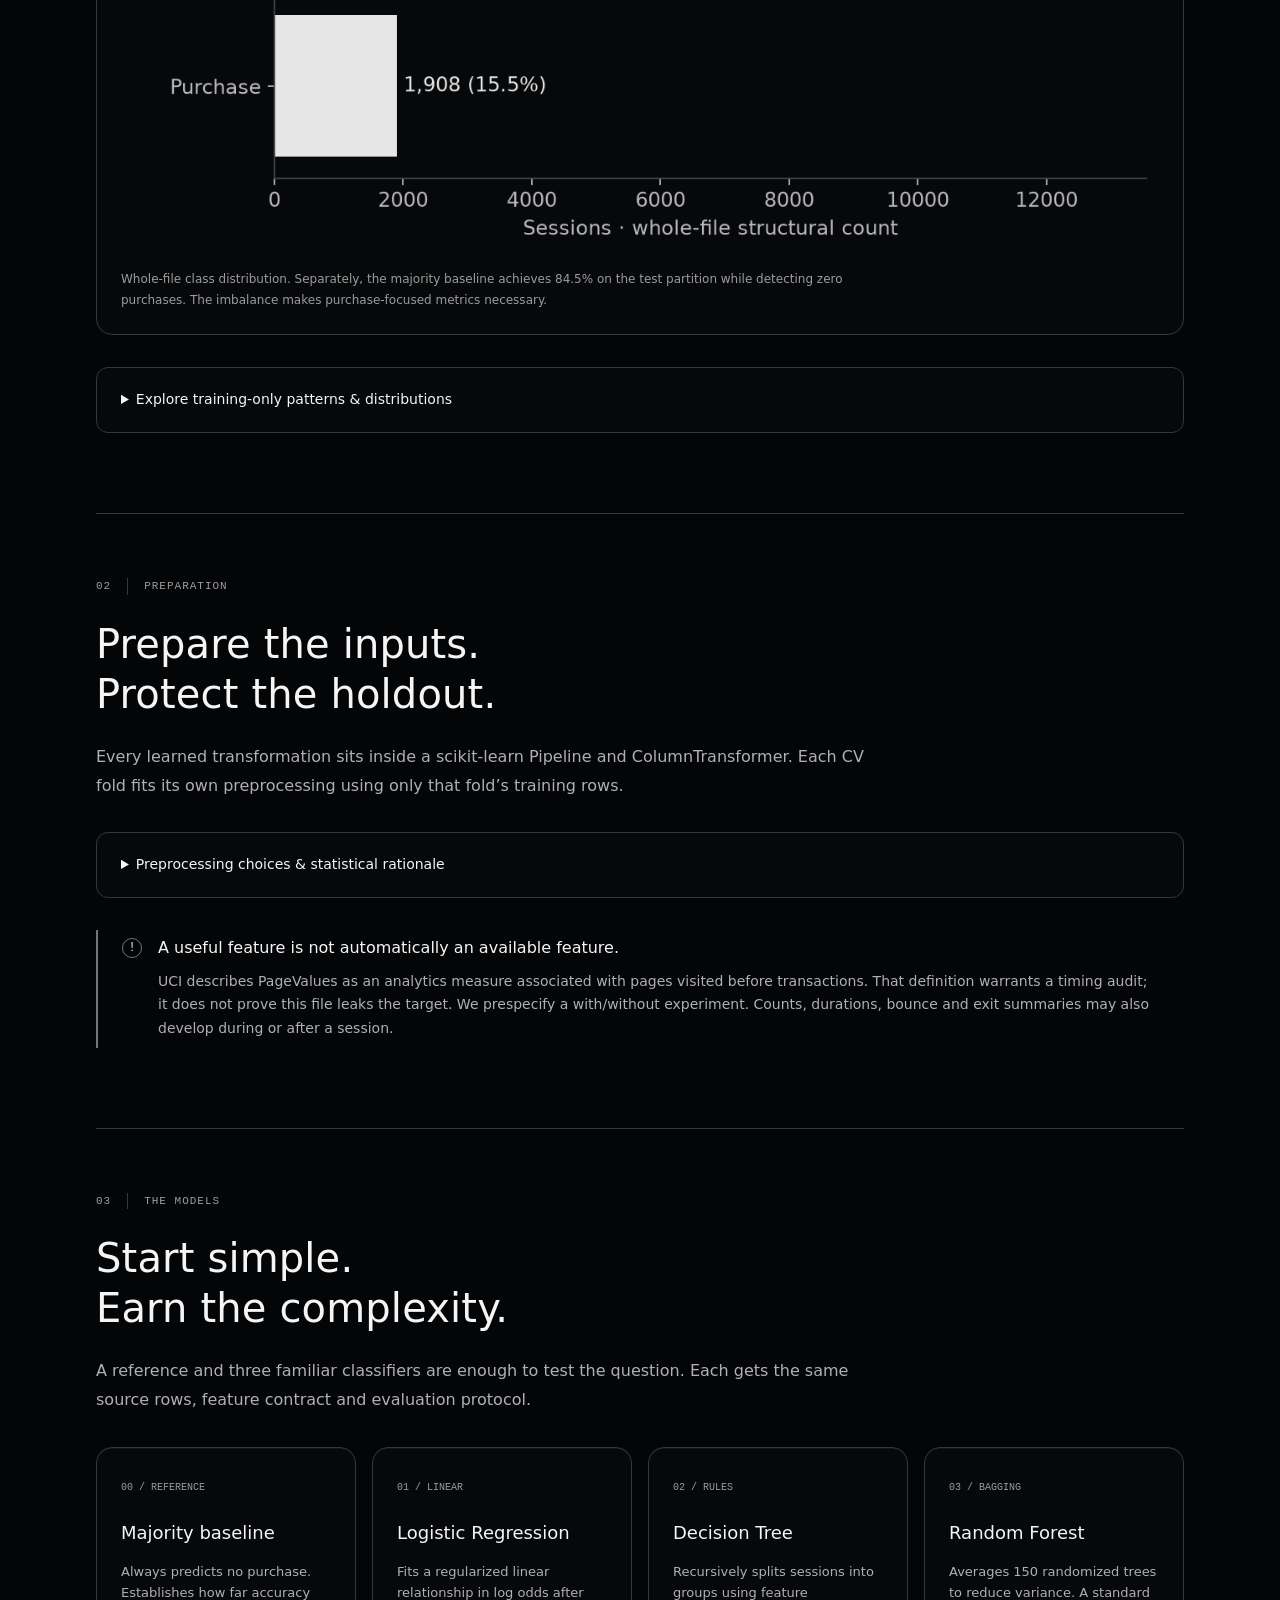
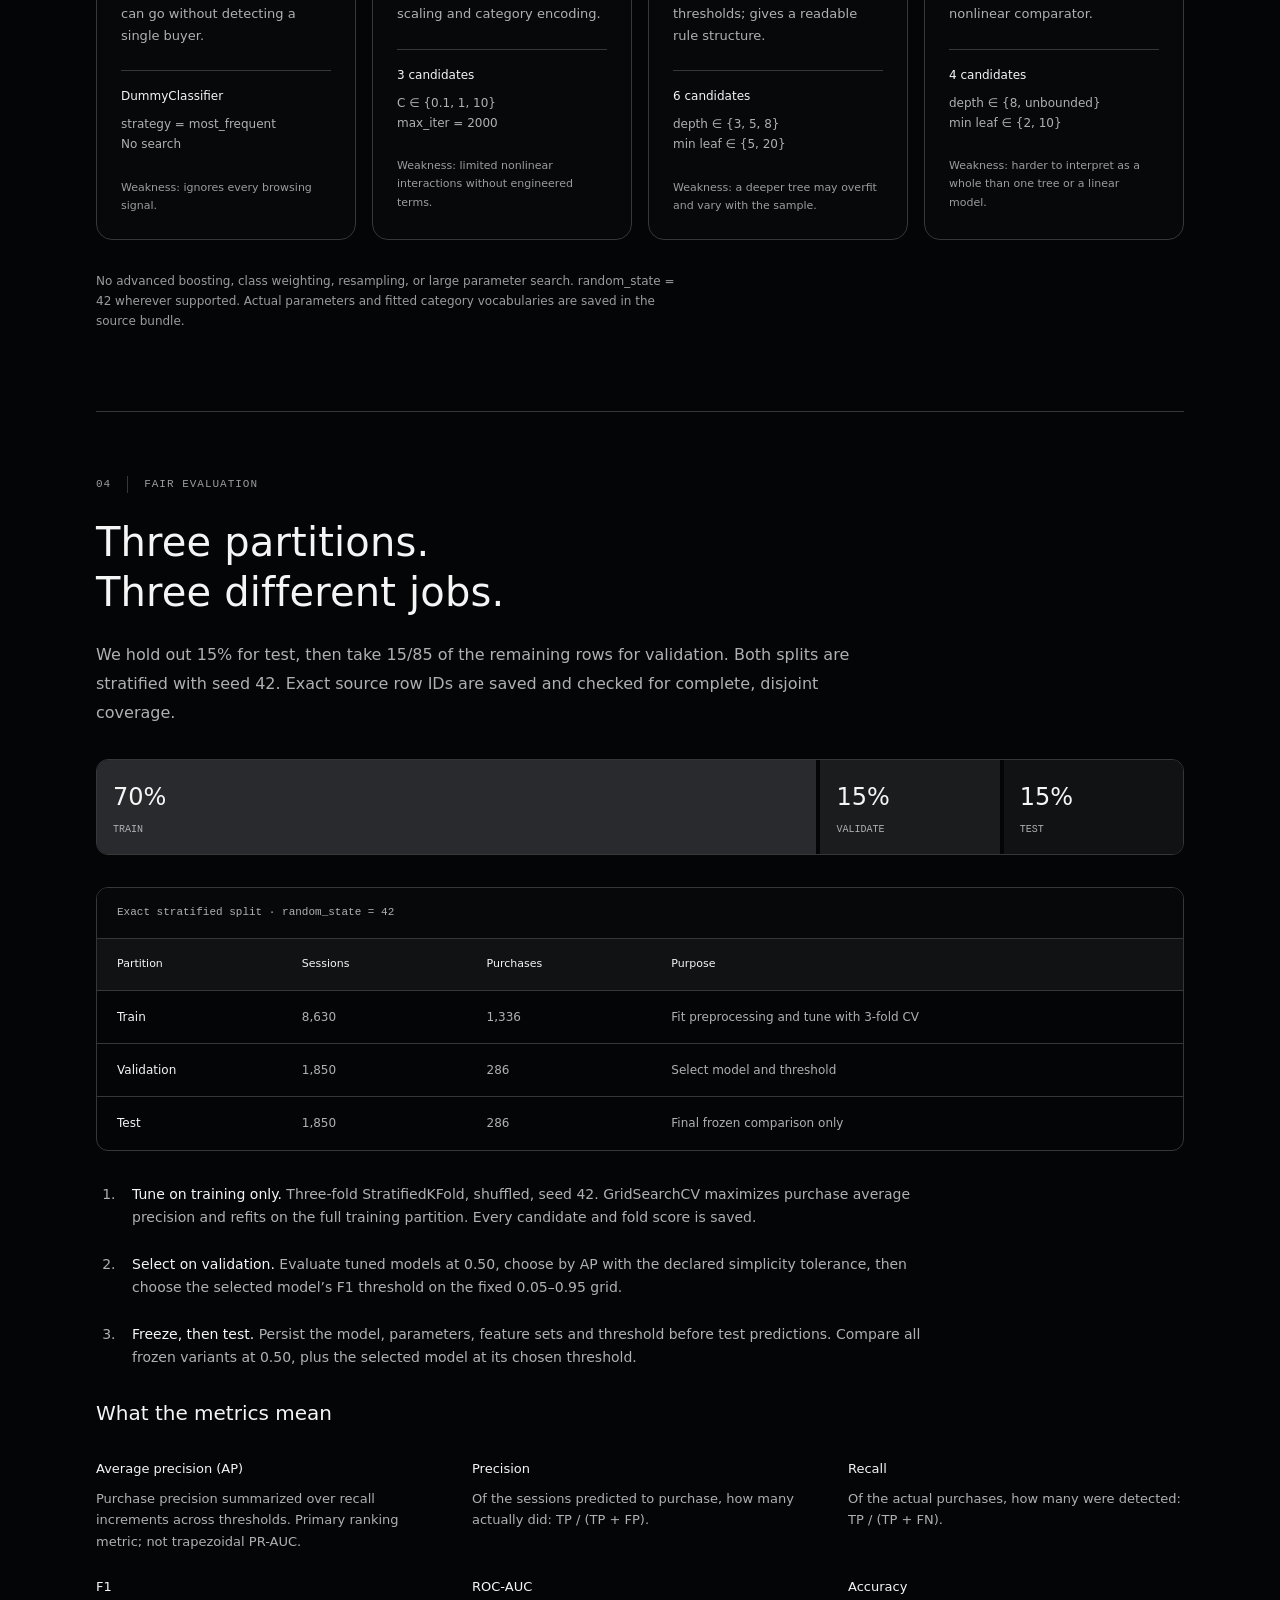
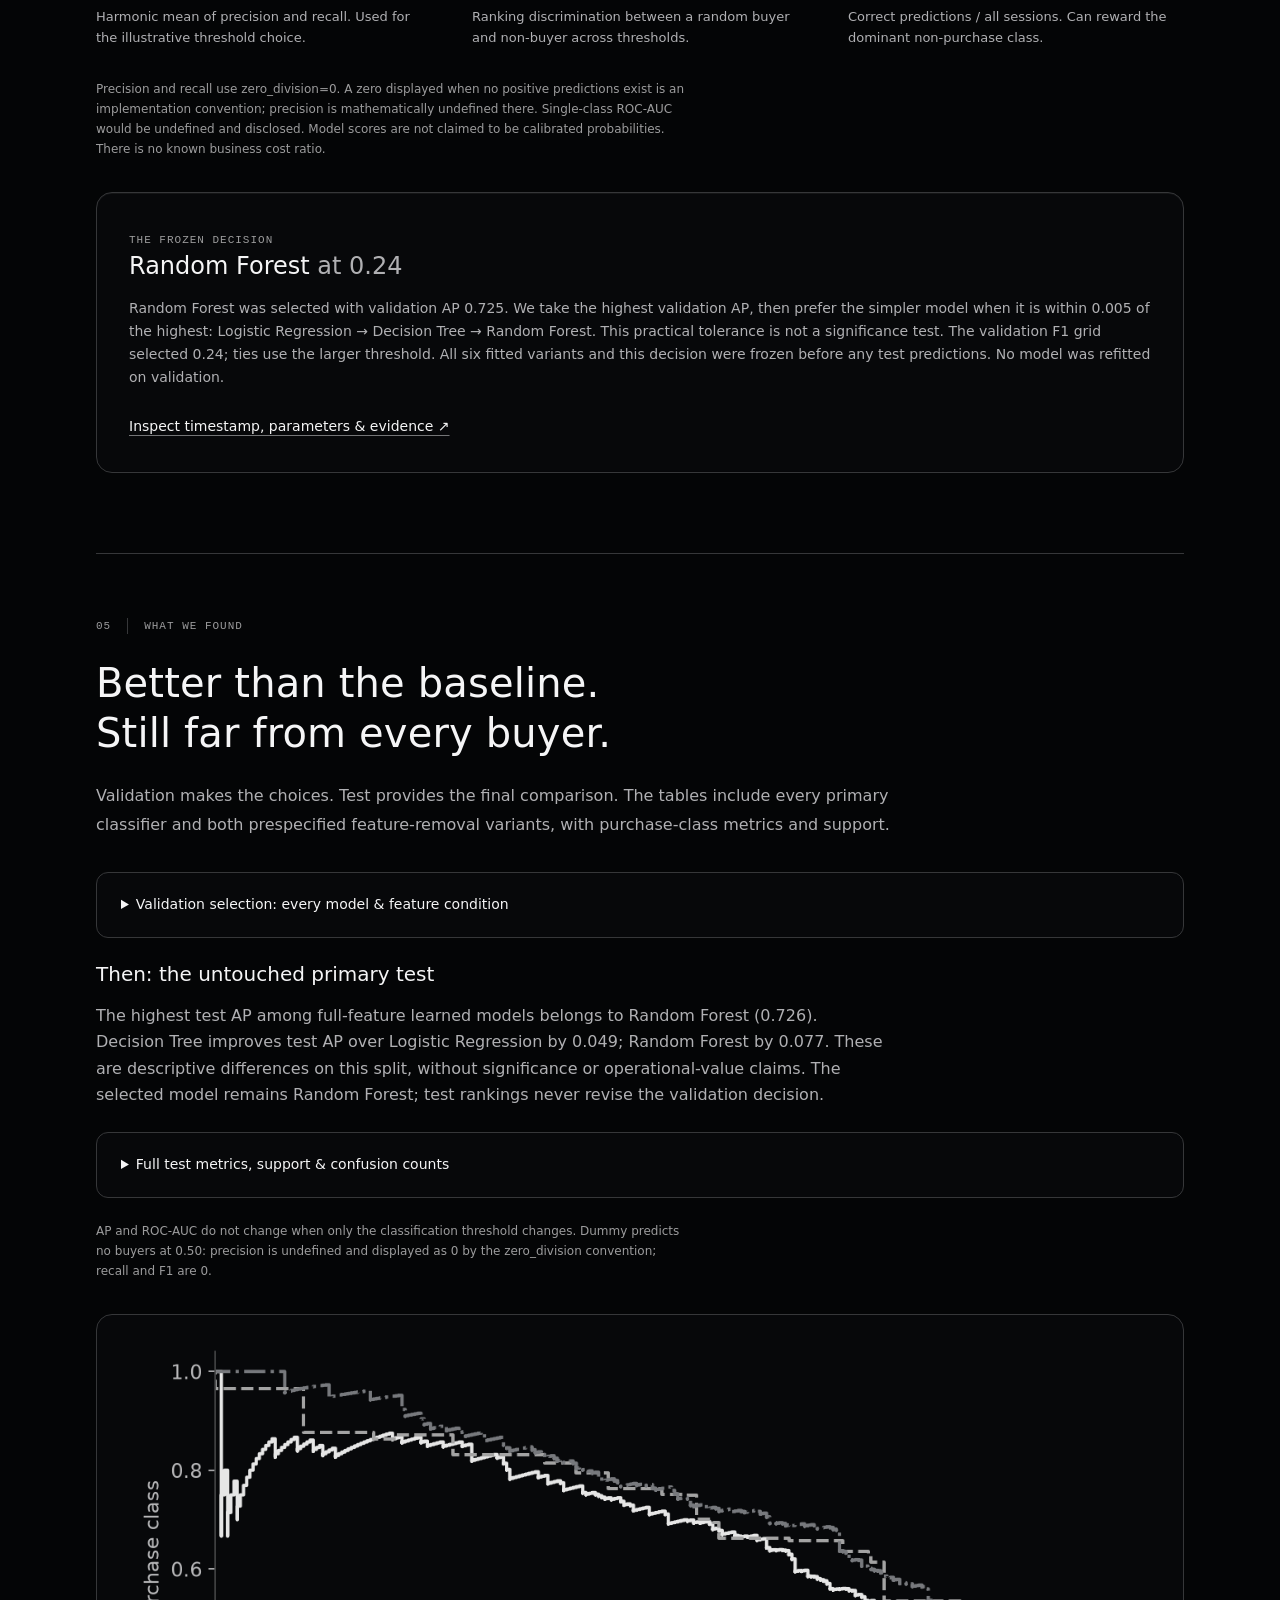
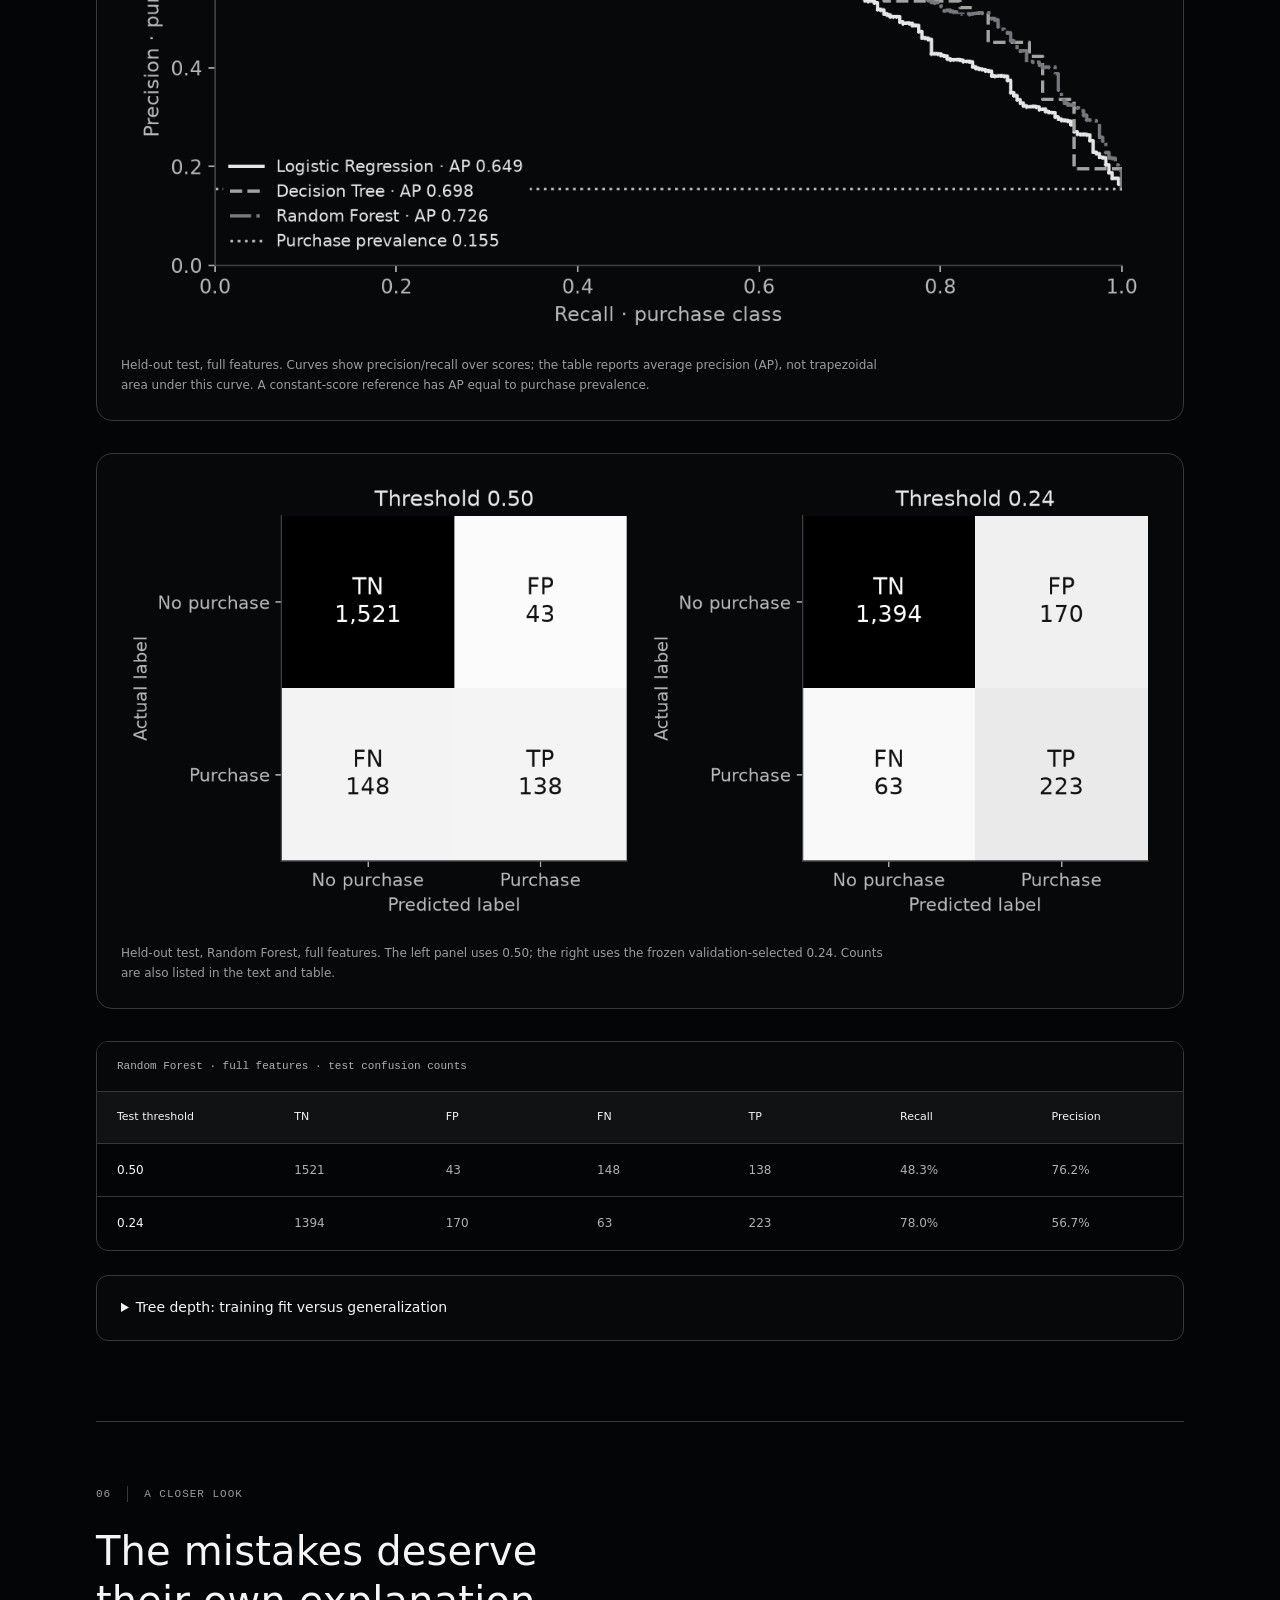
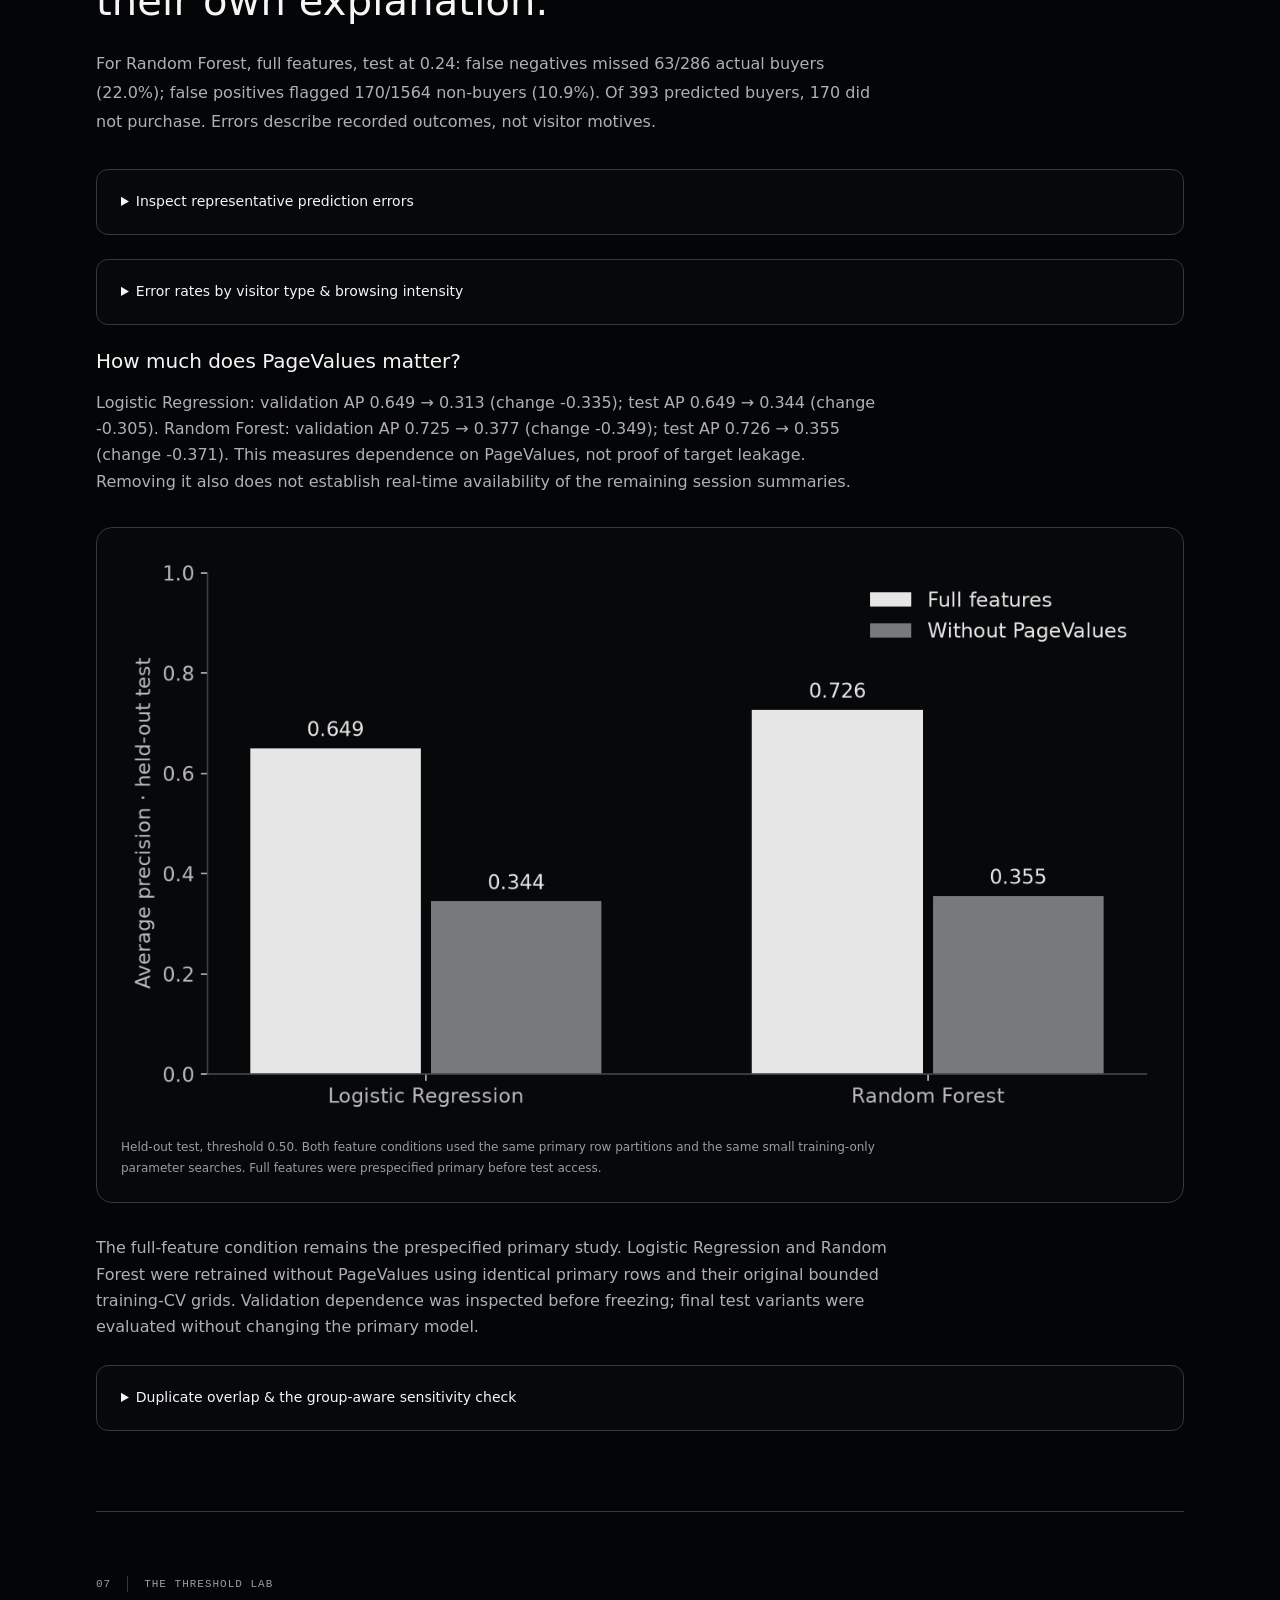
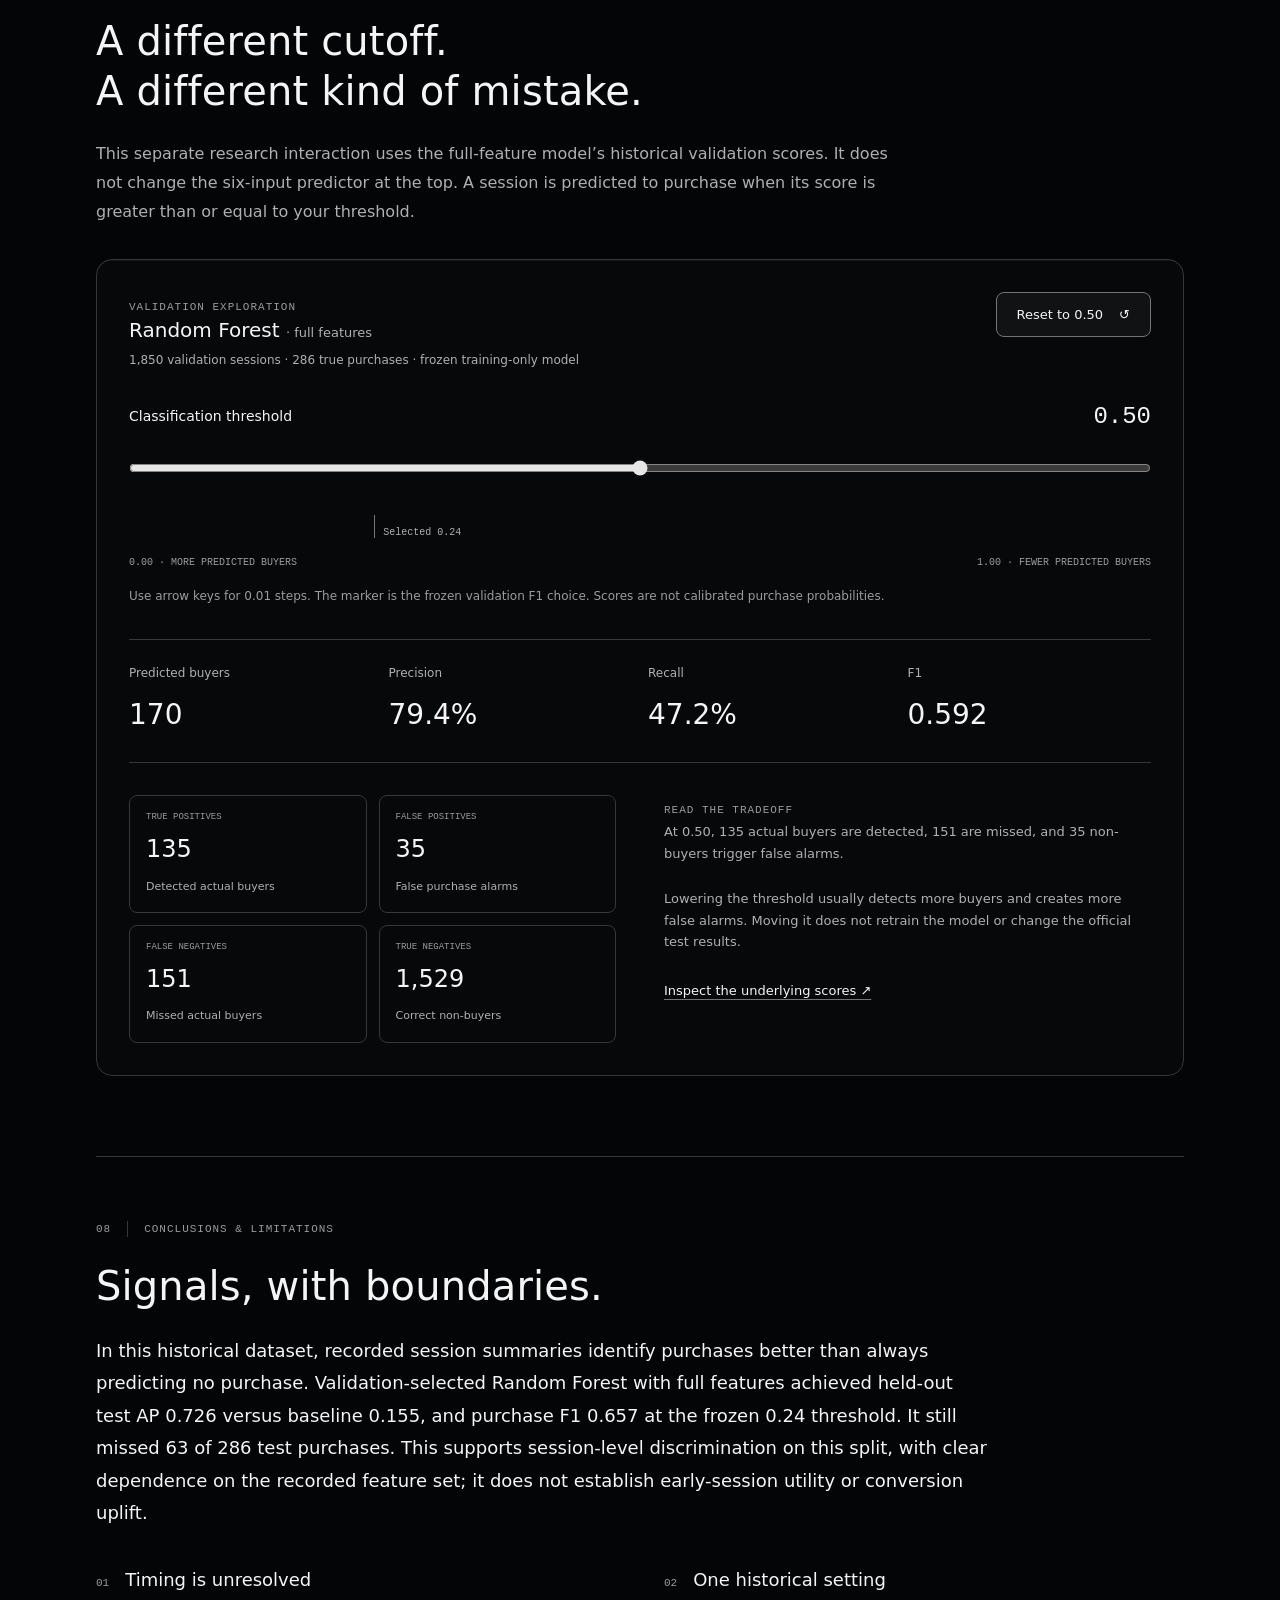
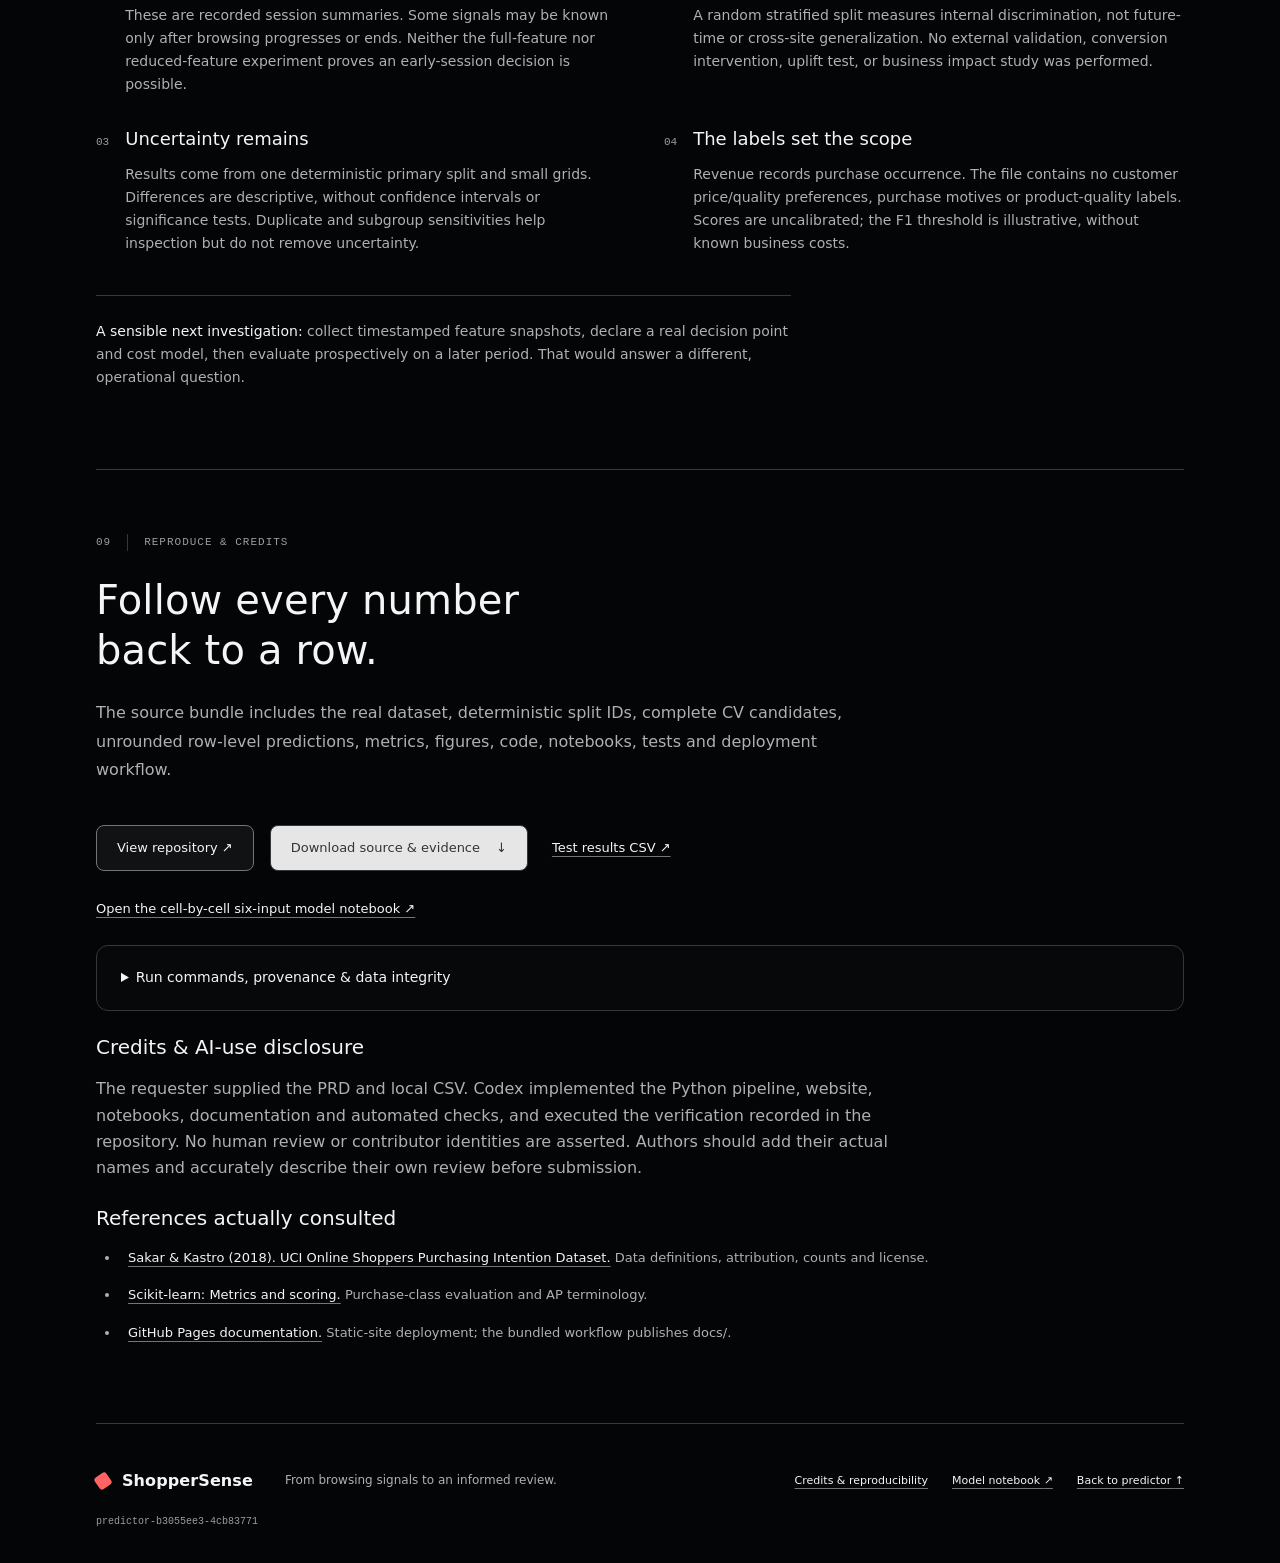
==== commit 18fec514: "Redesign ShopperSense as one page with a live prediction hero" ====
--- a/docs/index.html
+++ b/docs/index.html
@@ -2,53 +2,190 @@
 <html lang="en">
 <head>
   <meta charset="utf-8"><meta name="viewport" content="width=device-width, initial-scale=1">
-  <title>ShopperSense — Predict a purchase from a new session</title>
-  <meta name="description" content="Enter new browsing-session data or upload your analytics CSV. Get genuine purchase predictions, review priorities, and downloadable results.">
-  <meta name="theme-color" content="#234e40">
+  <title>ShopperSense — From browsing to a purchase prediction</title>
+  <meta name="description" content="Predict purchase intention from your own browsing-session data. Try the live six-input model, score a CSV, and explore the research on one page.">
+  <meta name="theme-color" content="#040506">
   <link rel="icon" href="assets/favicon.svg" type="image/svg+xml">
-  <link rel="stylesheet" href="workspace.css">
-  <script src="predictor-engine.js?v=6" defer></script><script src="workspace.js?v=6" defer></script>
+  <link rel="stylesheet" href="workspace.css?v=7">
+  <script src="predictor-engine.js?v=6" defer></script><script src="workspace.js?v=7" defer></script>
+  <script src="threshold.js" defer></script><script src="app.js?v=7" defer></script>
+  <script src="legacy-redirect.js" defer></script>
 </head>
 <body>
-<a class="skip" href="#workspace">Skip to prediction workspace</a>
-<header class="header"><a class="brand" href="./" aria-label="ShopperSense home"><span class="brand-icon" aria-hidden="true"><i></i><i></i><i></i><i></i></span>Shopper<span>Sense</span><b>.</b></a><span class="header-caption">THE PURCHASE PREDICTION WORKSPACE</span><nav aria-label="Main"><a href="#guide">Input guide</a><a href="research.html">Research &amp; accuracy <span aria-hidden="true">↗</span></a></nav></header>
-<div class="shell">
-<aside class="sidebar"><span class="side-label">YOUR WORKSPACE</span><div role="tablist" aria-label="Prediction mode" class="mode-navigation"><button role="tab" id="tab-single" aria-controls="single-panel" aria-selected="true" data-mode="single"><svg viewBox="0 0 24 24" fill="none" aria-hidden="true"><rect x="5" y="3" width="14" height="18" rx="2"/><path d="M9 8h6M9 12h6M9 16h3"/></svg><span>Predict a session<small>Enter browsing activity</small></span></button><button role="tab" id="tab-bulk" aria-controls="bulk-panel" aria-selected="false" data-mode="bulk" tabindex="-1"><svg viewBox="0 0 24 24" fill="none" aria-hidden="true"><rect x="3" y="4" width="18" height="16" rx="2"/><path d="M3 9h18M9 9v11M15 9v11"/></svg><span>Score a CSV<small>Bring your own sessions</small></span></button></div><div class="side-guide"><span class="side-label">GET STARTED</span><a href="#how">How it works <span>↗</span></a><a href="assets/session-template.csv" download>Download CSV template <span>↓</span></a><a href="research.html">View the evidence <span>↗</span></a></div><div class="privacy-note"><span class="privacy-dot" aria-hidden="true"></span><strong>Your data stays here.</strong><p>Scoring happens in this browser. Session inputs and uploaded CSVs are not sent to a prediction server.</p></div></aside>
-<main id="workspace">
-<div class="page-top"><div><p class="eyebrow">FROM BROWSING SIGNALS TO YOUR NEXT DECISION</p><h1>A purchase prediction.<br>For the session <em>in front of you.</em></h1><p class="intro">Enter a new visitor’s browsing activity, or bring an analytics CSV.<br class="desktop-break"> Get a prediction, see the signals behind it, and decide what to review first.</p></div><span class="workspace-seal" aria-hidden="true">NEW DATA<br>REAL MODEL</span></div>
-<div class="workflow" aria-label="Three-step workflow"><span><b>1</b> Add browsing data</span><i aria-hidden="true">→</i><span><b>2</b> Get a purchase prediction</span><i aria-hidden="true">→</i><span><b>3</b> Prioritise your review</span></div>
-<div class="availability" role="status" id="model-status"><span class="loading-dot" aria-hidden="true"></span>Loading the trained prediction model…</div>
+<a class="skip" href="#workspace">Skip to purchase predictor</a>
+<header class="header">
+  <a class="brand" href="#workspace" aria-label="ShopperSense home" translate="no"><span class="brand-icon" aria-hidden="true"></span>ShopperSense</a>
+  <nav aria-label="Main navigation"><a href="#workspace">Predict</a><a href="#how">How it works</a><a href="#research">The evidence</a></nav>
+  <a class="nav-source" href="https://github.com/vivek-314/ShopperSense-study">Source code <span aria-hidden="true">↗</span></a>
+</header>
+<main>
+<section class="hero" id="workspace" tabindex="-1" aria-labelledby="hero-title">
+  <div class="hero-atmosphere" aria-hidden="true"></div>
+  <div class="hero-copy"><p class="eyebrow">BROWSING BEHAVIOUR. PURCHASE INTENTION.</p>
+    <h1 id="hero-title">Will this session<br>lead to a purchase?</h1>
+    <p>Bring a visitor’s browsing activity. Get a purchase prediction<br class="desktop-break"> and a clearer place to start your review.</p>
+  </div>
+  <div class="demo-frame">
+    <div class="demo-toolbar" id="csv"><div role="tablist" aria-label="Prediction mode" class="mode-navigation"><button role="tab" id="tab-single" aria-controls="single-panel" aria-selected="true" data-mode="single">One session</button><button role="tab" id="tab-bulk" aria-controls="bulk-panel" aria-selected="false" data-mode="bulk" tabindex="-1">CSV sessions</button></div><a href="#guide" class="demo-help">Input guide <span aria-hidden="true">↓</span></a></div>
+    <div class="availability" role="status" id="model-status">Loading the trained model…</div>
 <section id="single-panel" role="tabpanel" aria-labelledby="tab-single" class="mode-panel">
   <div class="prediction-grid">
-    <div class="input-card"><div class="card-heading"><div><p class="eyebrow">ONE SESSION AT A TIME</p><h2>Tell us what the visitor did.</h2></div><span class="step-mark">01</span></div><p class="card-intro">Use values from your site’s analytics. All six browsing inputs are required; enter 0 when there was no activity in a category.</p>
-      <div class="example-line"><button type="button" id="load-example" class="quiet-button" disabled>Try a historical example <span aria-hidden="true">↗</span></button><span id="example-label" hidden>Historical training example · not a new customer</span></div>
-      <form id="session-form" novalidate>
-        <div class="field full"><label for="session-id">Session name <span class="optional">optional</span></label><input id="session-id" name="session_id" autocomplete="off" maxlength="160" placeholder="e.g. Campaign visit 104"><small>A reference for you. An anonymous ID is enough.</small></div>
-        <fieldset><legend><span class="category-icon" aria-hidden="true">01</span> Product browsing</legend><div class="field-pair"><div class="field"><label for="product-pages">Product pages viewed</label><input id="product-pages" name="product_pages" type="number" min="0" step="1" inputmode="numeric" required placeholder="e.g. 8" aria-describedby="product-pages-error"><span class="field-error" id="product-pages-error"></span></div><div class="field"><label for="product-seconds">Time on product pages <span class="unit">seconds</span></label><input id="product-seconds" name="product_seconds" type="number" min="0" step="any" inputmode="decimal" required placeholder="e.g. 240" aria-describedby="product-seconds-error"><span class="field-error" id="product-seconds-error"></span></div></div></fieldset>
-        <fieldset><legend><span class="category-icon" aria-hidden="true">02</span> Information browsing <small>such as FAQs or information pages</small></legend><div class="field-pair"><div class="field"><label for="information-pages">Information pages viewed</label><input id="information-pages" name="information_pages" type="number" min="0" step="1" inputmode="numeric" required placeholder="Enter count, or 0" aria-describedby="information-pages-error"><span class="field-error" id="information-pages-error"></span></div><div class="field"><label for="information-seconds">Time on information pages <span class="unit">seconds</span></label><input id="information-seconds" name="information_seconds" type="number" min="0" step="any" inputmode="decimal" required placeholder="Enter seconds, or 0" aria-describedby="information-seconds-error"><span class="field-error" id="information-seconds-error"></span></div></div></fieldset>
-        <div class="field-pair context-fields"><div class="field"><label for="visitor-type">Visitor type</label><select id="visitor-type" name="visitor_type" required aria-describedby="visitor-type-error"><option value="">Choose visitor type</option><option value="New_Visitor">New visitor</option><option value="Returning_Visitor">Returning visitor</option><option value="Other">Other / unknown</option></select><span class="field-error" id="visitor-type-error"></span></div><div class="field"><label for="weekend">Was the visit on a weekend?</label><select id="weekend" name="weekend" required aria-describedby="weekend-error"><option value="">Choose Yes or No</option><option value="1">Yes</option><option value="0">No</option></select><span class="field-error" id="weekend-error"></span></div></div>
-        <div id="form-error" class="alert error" role="alert" hidden></div>
-        <div class="form-actions"><button id="predict-button" class="button primary" type="submit" disabled>Predict purchase <span aria-hidden="true">→</span></button><button class="quiet-button" id="clear-session" type="button">Clear inputs</button></div><p class="form-footnote">No PageValues, technical category codes, or hidden inputs. 60 seconds = 1 minute.</p>
+    <div class="input-card"><div class="card-heading"><div><p class="eyebrow">SESSION ACTIVITY</p><h2>Enter a browsing session</h2></div><div class="example-line"><button type="button" id="load-example" class="quiet-button" disabled>Try a historical example <span aria-hidden="true">↗</span></button><span id="example-label" hidden>Historical training example · not a new customer</span></div></div><p class="card-intro">Use your analytics values. Enter 0 for a category with no activity. All times are in seconds.</p>
+      <form id="session-form" novalidate autocomplete="off"><div id="form-error" class="alert error" role="alert" tabindex="-1" hidden></div>
+        <fieldset><legend>Product browsing</legend><div class="field-pair"><div class="field"><label for="product-pages">Product pages viewed</label><input id="product-pages" name="product_pages" type="number" min="0" step="1" inputmode="numeric" required placeholder="e.g. 8" aria-describedby="product-pages-error"><span class="field-error" id="product-pages-error"></span></div><div class="field"><label for="product-seconds">Time on product pages <span class="unit">seconds</span></label><input id="product-seconds" name="product_seconds" type="number" min="0" step="any" inputmode="decimal" required placeholder="e.g. 240" aria-describedby="product-seconds-error"><span class="field-error" id="product-seconds-error"></span></div></div></fieldset>
+        <fieldset><legend>Information browsing <small>such as FAQs or information pages</small></legend><div class="field-pair"><div class="field"><label for="information-pages">Information pages viewed</label><input id="information-pages" name="information_pages" type="number" min="0" step="1" inputmode="numeric" required placeholder="Enter count, or 0" aria-describedby="information-pages-error"><span class="field-error" id="information-pages-error"></span></div><div class="field"><label for="information-seconds">Time on information pages <span class="unit">seconds</span></label><input id="information-seconds" name="information_seconds" type="number" min="0" step="any" inputmode="decimal" required placeholder="Enter seconds, or 0" aria-describedby="information-seconds-error"><span class="field-error" id="information-seconds-error"></span></div></div></fieldset>
+        <div class="field-pair context-fields"><div class="field"><label for="visitor-type">Visitor type</label><select id="visitor-type" name="visitor_type" required aria-describedby="visitor-type-error"><option value="">Choose visitor type</option><option value="New_Visitor">New visitor</option><option value="Returning_Visitor">Returning visitor</option><option value="Other">Other / unknown</option></select><span class="field-error" id="visitor-type-error"></span></div><div class="field"><label for="weekend">Weekend visit?</label><select id="weekend" name="weekend" required aria-describedby="weekend-error"><option value="">Choose Yes or No</option><option value="1">Yes</option><option value="0">No</option></select><span class="field-error" id="weekend-error"></span></div></div>
+
+        <details class="session-reference"><summary>Add a session reference <span class="optional">optional</span></summary><div class="field full"><label for="session-id">Session name <span class="optional">optional</span></label><input id="session-id" name="session_id" autocomplete="off" maxlength="160" placeholder="e.g. Campaign visit 104"><small>A reference for you. An anonymous ID is enough.</small></div></details>
+        <div class="form-actions"><button id="predict-button" class="button primary" type="submit" disabled>Predict purchase <span aria-hidden="true">→</span></button><button class="quiet-button" id="clear-session" type="button">Clear inputs</button></div><p class="form-footnote">Scored locally in your browser. Your session data stays on this device.</p>
       </form>
     </div>
-    <aside class="result-column" aria-label="Your prediction"><div class="result-card" id="result-card"><div class="result-card-heading"><span class="eyebrow">YOUR PURCHASE PREDICTION</span><span class="result-status" id="result-status">WAITING FOR INPUT</span></div>
-      <div id="empty-result" class="empty-result"><svg viewBox="0 0 160 120" fill="none" aria-hidden="true"><rect x="28" y="15" width="80" height="92" rx="8" fill="#f0f4e8" stroke="#b9c9b0"/><path d="M46 38h42M46 52h32M46 66h20" stroke="#a6b99b" stroke-width="4" stroke-linecap="round"/><circle cx="111" cy="79" r="29" fill="#dcebb9" stroke="#a0b77a"/><path d="m100 79 8 8 15-16" stroke="#37604a" stroke-width="4" stroke-linecap="round" stroke-linejoin="round"/></svg><h3>Your next session<br>starts the story.</h3><p>Add browsing activity on the left, then select <strong>Predict purchase</strong>. The trained model will score the values you provide.</p><span class="empty-tag">New inputs. A new prediction.</span></div>
-      <div id="prediction-result" hidden><p class="result-session" id="result-session"></p><h3 class="prediction-label" id="prediction-label"></h3><p class="prediction-subtitle" id="prediction-subtitle"></p><div class="score-row"><span>Purchase signal score</span><strong id="purchase-score"></strong></div><div class="score-track" role="img" aria-label="Purchase signal score" id="score-track"><span id="score-fill"></span><i id="decision-mark" aria-hidden="true"></i></div><div class="score-axis"><span>Lower signal</span><span>Stronger signal</span></div><p class="score-explainer">A model score out of 100, not a guaranteed purchase probability.</p><div class="next-action"><span class="eyebrow">SUGGESTED NEXT STEP</span><h4 id="action-title"></h4><p id="action-copy"></p></div><div class="signals"><h4>Signals behind this prediction</h4><ul id="prediction-signals"></ul><p>Model influences describe this prediction. They do not show what causes a purchase.</p></div><div class="alert warning" id="prediction-warning" hidden></div><p class="result-caveat" id="result-caveat"></p><div class="result-actions"><button type="button" class="button secondary" id="download-single">Download this result <span aria-hidden="true">↓</span></button><span id="prediction-time"></span></div></div>
+    <div class="result-column" role="region" aria-label="Your prediction"><div class="result-card" id="result-card"><div class="result-card-heading"><span class="eyebrow">YOUR PURCHASE PREDICTION</span><span class="result-status" id="result-status">WAITING FOR INPUT</span></div>
+      <div id="empty-result" class="empty-result"><div class="empty-signal" aria-hidden="true"><i></i><i></i><i></i><i></i><i></i><i></i><i></i></div><h3>Your session.<br>A new prediction.</h3><p>Enter browsing activity, then select <strong>Predict purchase</strong>. The trained model will score the values you provide.</p><a href="#how" class="text-link">How to use your result <span aria-hidden="true">↓</span></a></div>
+      <p id="prediction-announcement" class="sr-only" role="status" aria-atomic="true"></p><div id="prediction-result" tabindex="-1" aria-labelledby="prediction-label" hidden><p class="result-session" id="result-session"></p><h3 class="prediction-label" id="prediction-label"></h3><p class="prediction-subtitle" id="prediction-subtitle"></p><div class="score-row"><span>Purchase signal score</span><strong id="purchase-score"></strong></div><div class="score-track" role="img" aria-label="Purchase signal score" id="score-track"><span id="score-fill"></span><i id="decision-mark" aria-hidden="true"></i></div><div class="score-axis"><span>Lower signal</span><span>Stronger signal</span></div><p class="score-explainer">A model score out of 100, not a guaranteed purchase probability.</p><div class="next-action"><span class="eyebrow">SUGGESTED NEXT STEP</span><h4 id="action-title"></h4><p id="action-copy"></p></div><details class="signals"><summary>Signals behind this prediction</summary><h4 class="sr-only">Signals behind this prediction</h4><ul id="prediction-signals"></ul><p>Model influences describe this prediction. They do not show what causes a purchase.</p></details><div class="alert warning" id="prediction-warning" hidden></div><p class="result-caveat" id="result-caveat"></p><div class="result-actions"><button type="button" class="button secondary" id="download-single">Download this result <span aria-hidden="true">↓</span></button><details class="result-provenance"><summary>Scoring details</summary><span id="prediction-time"></span></details></div></div>
       <div class="stale-note" id="stale-note" role="status" hidden>Inputs changed. Select <strong>Predict purchase</strong> again to update this result.</div>
-    </div><div class="result-context"><span class="context-mark" aria-hidden="true">i</span><div><h3>Predicting a session, not a person.</h3><p>The result concerns the browsing activity you provide. It does not identify someone’s motives, preferences, or lifetime buying behaviour. Partial / live sessions have not been validated.</p></div></div></aside>
+    </div><div class="result-context"><span class="context-mark" aria-hidden="true">i</span><div><h3>Predicting a session, not a person.</h3><p>The result concerns the browsing activity you provide. It does not identify someone’s motives, preferences, or lifetime buying behaviour. Partial / live sessions have not been validated.</p></div></div></div>
   </div>
 </section>
 <section id="bulk-panel" role="tabpanel" aria-labelledby="tab-bulk" class="mode-panel" hidden>
   <div class="bulk-heading"><div><p class="eyebrow">FROM YOUR ANALYTICS TO A REVIEW LIST</p><h2>Bring a CSV. Leave with priorities.</h2><p>Score new sessions from an export. Download every prediction and sort your review around the strongest signals.</p></div><a class="button secondary" href="assets/session-template.csv" download>Get the blank template <span aria-hidden="true">↓</span></a></div>
-  <div class="upload-card"><label class="upload-zone" for="csv-file" id="upload-zone"><span class="upload-icon" aria-hidden="true">↑</span><strong>Choose or drop your session CSV</strong><span>UTF-8 CSV · up to 10,000 rows · maximum 5 MB</span><span class="file-choose">Choose a CSV file</span></label><input type="file" accept=".csv,text/csv" id="csv-file"><div class="upload-foot"><span>No files are uploaded to a server.</span><button type="button" id="load-csv-example" class="quiet-button" disabled>Try five historical examples ↗</button></div><div id="csv-error" class="alert error" role="alert" hidden></div></div>
+  <div class="upload-card"><label class="upload-zone" for="csv-file" id="upload-zone"><span class="upload-icon" aria-hidden="true">↑</span><strong>Choose or drop your session CSV</strong><span>UTF-8 CSV · up to 10,000 rows · maximum 5 MB</span><span class="file-choose">Choose a CSV file</span></label><input type="file" accept=".csv,text/csv" id="csv-file" disabled><div class="upload-foot"><span>No files are uploaded to a server.</span><button type="button" id="load-csv-example" class="quiet-button" disabled>Try five historical examples ↗</button></div><div id="csv-error" class="alert error" role="alert" hidden></div></div>
   <div id="csv-preview" class="csv-preview" hidden><div class="preview-heading"><div><span class="eyebrow">INPUT REVIEW</span><h3 id="csv-filename"></h3><p id="csv-preview-summary"></p></div><button id="score-csv" class="button primary" type="button">Score these sessions <span aria-hidden="true">→</span></button><button id="cancel-csv" class="button secondary" type="button" hidden>Cancel</button></div><p id="csv-column-note" class="small-note"></p><div class="alert warning" id="csv-example-note" hidden>These five rows are historical training examples for learning the workflow. They are not new customers or a demonstration of independent accuracy.</div><div id="csv-validation" class="alert warning" hidden></div><p id="csv-progress" role="status" hidden></p></div>
-  <div id="bulk-results" hidden><div class="bulk-summary" aria-label="Scoring summary"><div><span>Sessions scored</span><strong id="bulk-scored">0</strong></div><div><span>Purchase predicted</span><strong id="bulk-positive">0</strong></div><div><span>No purchase predicted</span><strong id="bulk-negative">0</strong></div><div><span>Need input fixes</span><strong id="bulk-invalid">0</strong></div></div><div class="results-toolbar"><div><h3>Your session review list</h3><p>Scored rows appear in descending score order. Predictions are uncertain; check context before acting.</p></div><button type="button" id="download-bulk" class="button primary">Download all results <span aria-hidden="true">↓</span></button></div><div class="results-filter"><label for="result-filter">Show</label><select id="result-filter"><option value="all">All sessions</option><option value="positive">Purchase predicted</option><option value="negative">No purchase predicted</option><option value="invalid">Need input fixes</option></select><span id="results-range"></span></div><div class="results-table-wrap" tabindex="0" role="region" aria-label="Predictions for your CSV sessions"><table><caption class="sr-only">New CSV session predictions; purchase score is a model score, not calibrated probability</caption><thead><tr><th scope="col">Session</th><th scope="col">Prediction</th><th scope="col">Score / 100</th><th scope="col">Review priority</th><th scope="col">Notes</th></tr></thead><tbody id="bulk-table-body"></tbody></table></div><div class="pagination"><button type="button" class="button secondary" id="previous-page">← Previous</button><span id="page-label"></span><button type="button" class="button secondary" id="next-page">Next →</button></div><p class="small-note">The download includes all rows, original row numbers, inputs, unrounded scores, prediction labels, errors and model version. Invalid rows are retained without invented scores.</p></div>
+  <div id="bulk-results" hidden><div class="bulk-summary" aria-label="Scoring summary"><div><span>Sessions scored</span><strong id="bulk-scored">0</strong></div><div><span>Purchase predicted</span><strong id="bulk-positive">0</strong></div><div><span>No purchase predicted</span><strong id="bulk-negative">0</strong></div><div><span>Need input fixes</span><strong id="bulk-invalid">0</strong></div></div><div class="results-toolbar"><div><h3>Your session review list</h3><p>Scored rows appear in descending score order. Predictions are uncertain; check context before acting.</p></div><button type="button" id="download-bulk" class="button primary">Download all results <span aria-hidden="true">↓</span></button></div><div class="results-filter"><label for="result-filter">Show</label><select id="result-filter"><option value="all">All sessions</option><option value="positive">Purchase predicted</option><option value="negative">No purchase predicted</option><option value="invalid">Need input fixes</option></select><span id="results-range" role="status"></span></div><div class="results-table-wrap" tabindex="0" role="region" aria-label="Predictions for your CSV sessions"><table><caption class="sr-only">New CSV session predictions; purchase score is a model score, not calibrated probability</caption><thead><tr><th scope="col">Session</th><th scope="col">Prediction</th><th scope="col">Score / 100</th><th scope="col">Review priority</th><th scope="col">Notes</th></tr></thead><tbody id="bulk-table-body"></tbody></table></div><div class="pagination"><button type="button" class="button secondary" id="previous-page">← Previous</button><span id="page-label" role="status"></span><button type="button" class="button secondary" id="next-page">Next →</button></div><p class="small-note">The download includes all rows, original row numbers, inputs, unrounded scores, prediction labels, errors and model version. Invalid rows are retained without invented scores.</p></div>
 </section>
-<section class="how-section" id="how"><div class="section-heading"><div><p class="eyebrow">A WORKFLOW FOR A MARKETER</p><h2>From an observation to a decision.</h2></div><span class="section-index">01 — 03</span></div><div class="how-grid"><article><span>01</span><h3>Bring real activity.</h3><p>Use one row per browsing session from your analytics export. Enter the values manually or put them in the CSV template. This site does not automatically connect to your store.</p></article><article><span>02</span><h3>Read the prediction.</h3><p>Get Purchase predicted or No purchase predicted, a score, and the inputs that influenced it. Your own data goes through a real trained model; no fixed customer list is being replayed.</p></article><article><span>03</span><h3>Review, then act.</h3><p>Use the ranked list to prioritise campaign or outreach review. Confirm with your store’s own outcomes before automating spend. A high score does not confirm a sale.</p></article></div></section>
-<section class="reliability-section" id="reliability"><div><p class="eyebrow">BEFORE YOU USE A PREDICTION</p><h2>Useful to explore.<br>Important to verify.</h2><p>This easy-input predictor is separately trained from the full-feature research benchmark. It leaves out PageValues, bounce/exit rates and technical category codes, so it has its own, lower measured performance.</p><a href="research.html">Read the full research report ↗</a></div><div class="reliability-card"><span class="reliability-label">THIS PREDICTOR · HISTORICAL TEST SESSIONS</span><div class="reliability-stats"><div><strong id="reliability-found">—</strong><span>actual buyers detected</span></div><div><strong id="reliability-flagged">—</strong><span>flagged sessions that purchased</span></div></div><p id="reliability-copy">Actual model reliability will appear when the trained model loads.</p><p class="small-note">The test split is reused from the research project. New stores, future sessions and early-session use have not been validated. These are uncalibrated model scores.</p><details><summary>See the exact model and decision rule</summary><p id="model-details"></p><a href="data/predictor.json">Exported model and its own metrics ↗</a></details></div></section>
-<section class="guide-section" id="guide"><div class="section-heading"><div><p class="eyebrow">KNOW WHAT TO ENTER</p><h2>Six inputs. No mystery fields.</h2><p>Map your own page categories consistently. Page-category examples are guidance; the source dataset records category totals rather than your site’s URLs.</p></div><a href="assets/session-template.csv" download class="text-link">Download matching CSV headers ↓</a></div><div class="guide-table-wrap" tabindex="0" role="region" aria-label="CSV column names and plain-language meanings"><table><caption>CSV field guide · one session per row · all times in seconds</caption><thead><tr><th scope="col">CSV column</th><th scope="col">What to enter</th><th scope="col">Accepted values</th></tr></thead><tbody>
+
+  </div>
+  <p class="hero-boundary">An experimental model for recorded sessions. Predictions are uncertain; early-session use has not been validated. <a href="#reliability">Understand its limits <span aria-hidden="true">↓</span></a></p>
+  <noscript><p class="alert warning">Enable JavaScript to score sessions and use the threshold lab. The research and downloadable evidence remain readable below.</p></noscript>
+</section>
+<section class="how-section" id="how"><div class="section-heading"><div><p class="eyebrow">A WORKFLOW FOR A MARKETER</p><h2>From an observation to a decision.</h2></div></div><div class="how-grid"><article><span>01</span><h3>Bring real activity.</h3><p>Use one row per browsing session from your analytics export. Enter the values manually or put them in the CSV template. This site does not automatically connect to your store.</p></article><article><span>02</span><h3>Read the prediction.</h3><p>Get Purchase predicted or No purchase predicted, a score, and the inputs that influenced it. Your own data goes through a real trained model; no fixed customer list is being replayed.</p></article><article><span>03</span><h3>Review, then act.</h3><p>Use the ranked list to prioritise campaign or outreach review. Confirm with your store’s own outcomes before automating spend. A high score does not confirm a sale.</p></article></div></section>
+<section class="reliability-section" id="reliability"><div><p class="eyebrow">BEFORE YOU USE A PREDICTION</p><h2>A signal to review.<br>Not a sale to count.</h2><p>This easy-input predictor is separately trained from the full-feature research benchmark. It leaves out PageValues, bounce/exit rates and technical category codes, so it has its own, lower measured performance.</p><a href="#research">Explore the research below ↓</a></div><div class="reliability-card"><span class="reliability-label">THIS PREDICTOR · HISTORICAL TEST SESSIONS</span><div class="reliability-stats"><div><strong id="reliability-found">—</strong><span>actual buyers detected</span></div><div><strong id="reliability-flagged">—</strong><span>flagged sessions that purchased</span></div></div><p id="reliability-copy">Actual model reliability will appear when the trained model loads.</p><p class="small-note">The test split is reused from the research project. New stores, future sessions and early-session use have not been validated. These are uncalibrated model scores.</p><details><summary>See the exact model and decision rule</summary><p id="model-details"></p><a href="data/predictor.json">Exported model and its own metrics ↗</a></details></div></section>
+<section class="guide-section" id="guide"><div class="section-heading"><div><p class="eyebrow">KNOW WHAT TO ENTER</p><h2>Know what goes into a prediction.</h2><p>Map your own page categories consistently. Page-category examples are guidance; the source dataset records category totals rather than your site’s URLs.</p></div><a href="assets/session-template.csv" download class="text-link">Download matching CSV headers ↓</a></div><details class="guide-details"><summary>CSV columns, accepted values &amp; dataset mapping</summary><div class="guide-table-wrap" tabindex="0" role="region" aria-label="CSV column names and plain-language meanings"><table><caption>CSV field guide · one session per row · all times in seconds</caption><thead><tr><th scope="col">CSV column</th><th scope="col">What to enter</th><th scope="col">Accepted values</th></tr></thead><tbody>
 <tr><th scope="row">session_id</th><td>Your anonymous session reference; optional</td><td>Text, e.g. visit-104</td></tr><tr><th scope="row">product_pages</th><td>Number of product-related pages viewed</td><td>Whole number ≥ 0</td></tr><tr><th scope="row">product_seconds</th><td>Total time on product-related pages</td><td>Seconds ≥ 0</td></tr><tr><th scope="row">information_pages</th><td>Number of informational pages viewed</td><td>Whole number ≥ 0</td></tr><tr><th scope="row">information_seconds</th><td>Total time on informational pages</td><td>Seconds ≥ 0</td></tr><tr><th scope="row">visitor_type</th><td>New visitor, returning visitor, or unknown/other</td><td>new, returning, other (or UCI names)</td></tr><tr><th scope="row">weekend</th><td>Whether the visit fell on a weekend</td><td>yes/no, true/false, or 1/0</td></tr>
-</tbody></table></div><p class="small-note">Original UCI headers (ProductRelated, ProductRelated_Duration, Informational, Informational_Duration, VisitorType, Weekend) also work. Extra columns, including Revenue and legacy Administrative / account columns, are ignored for prediction. No labels are needed to score new sessions.</p></section>
-<footer><a class="brand small" href="./">Shopper<span>Sense</span><b>.</b></a><p>A real prediction workflow. Honest about uncertainty.<span id="footer-version"></span></p><div><a href="research.html">Research &amp; credits</a><a href="https://github.com/vivek-314/ShopperSense-study/blob/main/notebooks/03_six_input_models_step_by_step.ipynb">Model notebook ↗</a><a href="https://github.com/vivek-314/ShopperSense-study">Source code ↗</a></div></footer>
-</main></div>
+</tbody></table></div><p class="small-note">Original UCI headers (ProductRelated, ProductRelated_Duration, Informational, Informational_Duration, VisitorType, Weekend) also work. Extra columns, including Revenue and legacy Administrative / account columns, are ignored for prediction. No labels are needed to score new sessions.</p></details></section>
+
+<div class="research-body">
+<section id="research" class="research-intro section" aria-labelledby="research-title">
+  <p class="eyebrow">THE EVIDENCE BEHIND THE EXPERIENCE</p><h2 id="research-title">A useful prediction starts<br>with an honest evaluation.</h2>
+  <p class="section-intro" id="overview">Can recorded browsing behaviour identify sessions that end in a purchase? We compare three standard classifiers against a majority baseline on one historical dataset.</p>
+  <div class="scope-note"><strong>One row. One session. One outcome.</strong><p>Revenue = 1 means purchase; 0 means no purchase. The input values summarize a recorded session. This study supports association within this dataset, not claims about motives, conversion uplift or early-session prediction.</p></div>
+  <nav class="research-navigation" aria-label="Research sections"><a href="#data">Dataset</a><a href="#preprocessing">Preparation</a><a href="#methods">Models</a><a href="#evaluation">Evaluation</a><a href="#results">Results</a><a href="#mistakes">Errors</a><a href="#threshold">Threshold lab</a><a href="#conclusions">Limitations</a><a href="#reproduce">Reproduce</a></nav>
+  <details><summary>How the six-input predictor differs from the full-feature study</summary><div class="decision-box" id="workspace-model" role="note"><span class="eyebrow">THE DEPLOYED PREDICTION WORKSPACE IS A SEPARATE MODEL</span>
+<h3>Six inputs for new sessions</h3><p>The <a href="./">prediction workspace</a> accepts individual inputs and CSV files from outside this dataset. It runs a separately trained Random Forest using ProductRelated, ProductRelated_Duration, Informational, Informational_Duration, VisitorType and Weekend. Administrative and Administrative_Duration were removed from the deployed predictor at the user’s request. Their earlier eight-input results are archived for a measured comparison. No unshown features are filled with defaults. PageValues, bounce/exit rates and the technical category codes are excluded.</p>
+<p>This product model's test AP is <strong>0.293</strong>, compared with the full-feature research result documented below. Its frozen validation-selected threshold is 0.12. It found 245 of 286 actual buyers, with 894 false alarms among 1139 flagged sessions. Its score is an uncalibrated model output, not a guaranteed purchase probability. The original benchmark's stronger metrics must never be attributed to this predictor.</p>
+<p>All three classifiers were tuned on the original training rows with the same bounded three-fold AP searches. Validation selected the model and threshold before this condition's test evaluation. The historical test split is reused from the research project, not an independent external validation. New stores, future sessions and early-session use remain unvalidated.</p>
+<p>Python/JavaScript parity is checked on all 3,700 validation/test rows and three constructed fresh sessions. Forest inference uses the fitted numeric/category preprocessing and float32 tree comparisons. Signed path contributions sum to score minus the mean root score; they are model attributions, not causal effects.</p>
+<p>Product version: <code>predictor-b3055ee3-4cb83771</code>. Its complete CV, selection, predictions and metrics are in <code>results/predictor/</code> in the downloadable source bundle.</p></div><div class="table-wrap " tabindex="0" role="region" aria-label="Deployed six-input predictor · its own final test performance"><table><caption>Deployed six-input predictor · its own final test performance</caption><thead><tr><th scope="col">Model / features</th><th scope="col">Partition · threshold</th><th scope="col">n / buyers</th><th scope="col">AP</th><th scope="col">ROC-AUC</th><th scope="col">Precision</th><th scope="col">Recall</th><th scope="col">F1</th><th scope="col">Accuracy</th><th scope="col">TN / FP / FN / TP</th></tr></thead><tbody><tr><th scope="row">Random Forest · six_observable_inputs</th><td>test · 0.12</td><td>1850 / 286</td><td>0.293</td><td>0.714</td><td>0.215</td><td>0.857</td><td>0.344</td><td>0.495</td><td>670 / 894 / 41 / 245</td></tr></tbody></table></div></details>
+</section>
+<section id="data" class="section">
+  <div class="section-label"><span>01</span> THE DATASET</div><h2>A session is a story.<br>This dataset is its summary.</h2><p class="section-intro">The UCI Online Shoppers Purchasing Intention Dataset records browsing activity and whether the session ended in a purchase. We inspect the supplied file before using the source description as evidence.</p>
+  <div class="data-card"><div><span class="eyebrow">VERIFIED LOCAL FILE</span><h3>Online Shoppers<br>Purchasing Intention</h3><p>12,330 sessions · 1,908 purchases<br>17 predictors + Revenue target</p></div><div><dl><dt>Source</dt><dd>UCI Machine Learning Repository · dataset 468</dd><dt>Creators / attribution</dt><dd>C. Sakar &amp; Yomi Kastro (2018)</dd><dt>License</dt><dd><a href="https://creativecommons.org/licenses/by/4.0/">CC BY 4.0</a></dd><dt>Dataset DOI</dt><dd><a href="https://doi.org/10.24432/C5F88Q">10.24432/C5F88Q ↗</a></dd></dl><a class="text-link" href="https://archive.ics.uci.edu/dataset/468/online+shoppers+purchasing+intention+dataset">Read the original source ↗</a></div></div>
+  <details><summary>All 17 source variables &amp; their treatment</summary><h3>The feature inventory</h3>
+  <div class="table-wrap" tabindex="0" role="region" aria-label="All 17 predictors and their meanings"><table><caption>Predictors · Revenue is excluded from every model input</caption><thead><tr><th scope="col">Features</th><th scope="col">What they record</th><th scope="col">Treatment</th></tr></thead><tbody>
+    <tr><th scope="row">Administrative, Informational, ProductRelated</th><td>Page counts for three browsing categories</td><td>Numeric</td></tr>
+    <tr><th scope="row">Administrative_Duration, Informational_Duration, ProductRelated_Duration</th><td>Total time spent in each page category</td><td>Numeric</td></tr>
+    <tr><th scope="row">BounceRates</th><td>Analytics measure of visits leaving without another request</td><td>Numeric</td></tr>
+    <tr><th scope="row">ExitRates</th><td>Analytics measure of page views that end a session</td><td>Numeric</td></tr>
+    <tr><th scope="row">PageValues</th><td>Average page value associated with visits before a transaction; timing needs scrutiny</td><td>Numeric; removal experiment</td></tr>
+    <tr><th scope="row">SpecialDay</th><td>Proximity to a special day, on a 0–1 scale</td><td>Numeric</td></tr>
+    <tr><th scope="row">Month</th><td>Month category; the file contains ten observed months</td><td>One-hot category</td></tr>
+    <tr><th scope="row">OperatingSystems, Browser, Region, TrafficType</th><td>Category codes, without meaningful ordered distances</td><td>One-hot categories</td></tr>
+    <tr><th scope="row">VisitorType</th><td>Returning_Visitor, New_Visitor, or Other</td><td>One-hot category</td></tr>
+    <tr><th scope="row">Weekend</th><td>Whether the visit occurred on a weekend</td><td>Explicit 0/1</td></tr>
+  </tbody></table></div>
+  </details><h3>Quality is a result, too.</h3><p>0 missing cells · 0 infinite values · 0 negative numeric values · 125 complete duplicates preserved.</p><details><summary>Inspect the measured quality checks</summary><div class="table-wrap " tabindex="0" role="region" aria-label="Measured data quality"><table><caption>Measured data quality</caption><thead><tr><th scope="col">Check · whole file</th><th scope="col">Observed finding / decision</th></tr></thead><tbody><tr><th scope="row">Schema &amp; target</th><td>12,330 rows, 17 predictors + binary Revenue; source expectations match.</td></tr><tr><th scope="row">Missing / infinite / negative</th><td>0 / 0 / 0 numeric negative values</td></tr><tr><th scope="row">Invalid values</th><td>0 values outside [0,1] in rates, SpecialDay or Weekend; 0 noninteger page counts; 0 unexpected categories</td></tr><tr><th scope="row">Repeated observations</th><td>125 extra complete duplicates; 125 extra identical predictor vectors. All retained.</td></tr><tr><th scope="row">Extreme browsing</th><td>ProductRelated max 705 pages; duration max 63,973.5. Descriptive whole-file audit; no clipping.</td></tr><tr><th scope="row">Provenance</th><td>Supplied locally; original download date unknown. SHA-256 recorded; original bytes preserved.</td></tr></tbody></table></div></details><p>Large counts and durations are unusual but plausible. We preserve source rows and large values, report the duplicates, and inspect training distributions. Numeric category codes are never treated as ordered measurements. <a href="data/quality.json">Full quality report ↗</a></p>
+  <figure><img src="assets/class_balance.png" alt="Whole file: 10,422 non-purchase and 1,908 purchase sessions." loading="lazy" width="1238" height="662"><figcaption>Whole-file class distribution. Separately, the majority baseline achieves 84.5% on the test partition while detecting zero purchases. The imbalance makes purchase-focused metrics necessary.</figcaption></figure>
+  <details><summary>Explore training-only patterns &amp; distributions</summary><h3>Explore using training data</h3><p>Structural counts above describe the entire file. The following exploratory comparisons use only the training partition; they do not use validation or test outcomes to choose preprocessing.</p>
+  <figure><img src="assets/visitor_rates.png" alt="Training purchase rates by VisitorType; numeric denominators appear in the following table." loading="lazy" width="1236" height="662"><figcaption>Training only. Labels show purchases / sessions and the observed rate. These are associations, and the small Other group deserves caution.</figcaption></figure><div class="table-wrap " tabindex="0" role="region" aria-label="Training-only purchase rates with denominators"><table><caption>Training-only purchase rates with denominators</caption><thead><tr><th scope="col">Visitor type</th><th scope="col">Training sessions</th><th scope="col">Purchases</th><th scope="col">Purchase rate</th></tr></thead><tbody><tr><th scope="row">New_Visitor</th><td>1162</td><td>293</td><td>25.2%</td></tr><tr><th scope="row">Other</th><td>63</td><td>10</td><td>15.9%</td></tr><tr><th scope="row">Returning_Visitor</th><td>7405</td><td>1033</td><td>14.0%</td></tr></tbody></table></div><figure><img src="assets/browsing_intensity.png" alt="Training distributions of log transformed product-related page counts by target; numeric summaries follow." loading="lazy" width="1236" height="662"><figcaption>Training only. Both distributions are normalized within class; log(1 + pages) makes skew visible without dropping large sessions. Overlap means page count alone cannot perfectly separate purchases.</figcaption></figure><div class="table-wrap " tabindex="0" role="region" aria-label="Training-only product page count summaries"><table><caption>Training-only product page count summaries</caption><thead><tr><th scope="col">Training target</th><th scope="col">Sessions</th><th scope="col">Median pages</th><th scope="col">95th percentile</th><th scope="col">Maximum</th></tr></thead><tbody><tr><th scope="row">No purchase</th><td>7294</td><td>16</td><td>98</td><td>705</td></tr><tr><th scope="row">Purchase</th><td>1336</td><td>29</td><td>159.25</td><td>501</td></tr></tbody></table></div></details>
+</section>
+
+<section id="preprocessing" class="section">
+  <div class="section-label"><span>02</span> PREPARATION</div><h2>Prepare the inputs.<br>Protect the holdout.</h2><p class="section-intro">Every learned transformation sits inside a scikit-learn Pipeline and ColumnTransformer. Each CV fold fits its own preprocessing using only that fold’s training rows.</p>
+  <details><summary>Preprocessing choices &amp; statistical rationale</summary><div class="table-wrap" tabindex="0" role="region" aria-label="Preprocessing choices and rationale"><table><caption>One consistent preprocessing contract</caption><thead><tr><th scope="col">Choice</th><th scope="col">Implementation</th><th scope="col">Why</th></tr></thead><tbody>
+    <tr><th scope="row">Numeric missingness</th><td>Training median, if needed</td><td>Retain rows without learning from the holdout; no missing values observed here</td></tr>
+    <tr><th scope="row">Categorical missingness</th><td>Fixed __missing__ category</td><td>Make missingness explicit; no missing values observed here</td></tr>
+    <tr><th scope="row">Category encoding</th><td>OneHotEncoder; ignore unknown categories</td><td>Codes are labels, not distances; vocabulary is fitted on training folds</td></tr>
+    <tr><th scope="row">Logistic Regression scale</th><td>StandardScaler on numeric features</td><td>Different units otherwise distort regularization and optimization</td></tr>
+    <tr><th scope="row">Tree numeric scale</th><td>Original values</td><td>Threshold-based trees do not require standardization</td></tr>
+    <tr><th scope="row">Target and row identity</th><td>Explicit Revenue 0/1; source_row_id from original row order</td><td>Neither the target nor the identifier enters the predictors</td></tr>
+    <tr><th scope="row">Imbalance and extremes</th><td>Stratification; no resampling, class weights, or outlier removal</td><td>Keep the core comparison simple; inspect precision/recall and threshold choices</td></tr>
+  </tbody></table></div>
+  </details><div class="note" role="note"><span class="note-icon" aria-hidden="true">!</span><div><h3>A useful feature is not automatically an available feature.</h3><p>UCI describes PageValues as an analytics measure associated with pages visited before transactions. That definition warrants a timing audit; it does not prove this file leaks the target. We prespecify a with/without experiment. Counts, durations, bounce and exit summaries may also develop during or after a session.</p></div></div>
+</section>
+
+<section id="methods" class="section">
+  <div class="section-label"><span>03</span> THE MODELS</div><h2>Start simple.<br>Earn the complexity.</h2><p class="section-intro">A reference and three familiar classifiers are enough to test the question. Each gets the same source rows, feature contract and evaluation protocol.</p>
+  <div class="model-grid">
+    <article class="model-card baseline"><span class="model-no">00 / REFERENCE</span><h3>Majority baseline</h3><p>Always predicts no purchase. Establishes how far accuracy can go without detecting a single buyer.</p><div class="model-detail"><strong>DummyClassifier</strong><span>strategy = most_frequent<br>No search</span></div><p class="weakness">Weakness: ignores every browsing signal.</p></article>
+    <article class="model-card"><span class="model-no">01 / LINEAR</span><h3>Logistic Regression</h3><p>Fits a regularized linear relationship in log odds after scaling and category encoding.</p><div class="model-detail"><strong>3 candidates</strong><span>C ∈ {0.1, 1, 10}<br>max_iter = 2000</span></div><p class="weakness">Weakness: limited nonlinear interactions without engineered terms.</p></article>
+    <article class="model-card"><span class="model-no">02 / RULES</span><h3>Decision Tree</h3><p>Recursively splits sessions into groups using feature thresholds; gives a readable rule structure.</p><div class="model-detail"><strong>6 candidates</strong><span>depth ∈ {3, 5, 8}<br>min leaf ∈ {5, 20}</span></div><p class="weakness">Weakness: a deeper tree may overfit and vary with the sample.</p></article>
+    <article class="model-card"><span class="model-no">03 / BAGGING</span><h3>Random Forest</h3><p>Averages 150 randomized trees to reduce variance. A standard nonlinear comparator.</p><div class="model-detail"><strong>4 candidates</strong><span>depth ∈ {8, unbounded}<br>min leaf ∈ {2, 10}</span></div><p class="weakness">Weakness: harder to interpret as a whole than one tree or a linear model.</p></article>
+  </div><p class="muted">No advanced boosting, class weighting, resampling, or large parameter search. random_state = 42 wherever supported. Actual parameters and fitted category vocabularies are saved in the source bundle.</p>
+</section>
+
+<section id="evaluation" class="section">
+  <div class="section-label"><span>04</span> FAIR EVALUATION</div><h2>Three partitions.<br>Three different jobs.</h2><p class="section-intro">We hold out 15% for test, then take 15/85 of the remaining rows for validation. Both splits are stratified with seed 42. Exact source row IDs are saved and checked for complete, disjoint coverage.</p>
+  <div class="split-visual" role="img" aria-label="70 percent training, 15 percent validation, 15 percent test"><span class="split-train">70%<small>TRAIN</small></span><span class="split-validation">15%<small>VALIDATE</small></span><span class="split-test">15%<small>TEST</small></span></div>
+  <div class="table-wrap " tabindex="0" role="region" aria-label="Exact stratified split · random_state = 42"><table><caption>Exact stratified split · random_state = 42</caption><thead><tr><th scope="col">Partition</th><th scope="col">Sessions</th><th scope="col">Purchases</th><th scope="col">Purpose</th></tr></thead><tbody><tr><th scope="row">Train</th><td>8,630</td><td>1,336</td><td>Fit preprocessing and tune with 3-fold CV</td></tr><tr><th scope="row">Validation</th><td>1,850</td><td>286</td><td>Select model and threshold</td></tr><tr><th scope="row">Test</th><td>1,850</td><td>286</td><td>Final frozen comparison only</td></tr></tbody></table></div>
+  <ol class="protocol"><li><strong>Tune on training only.</strong> Three-fold StratifiedKFold, shuffled, seed 42. GridSearchCV maximizes purchase average precision and refits on the full training partition. Every candidate and fold score is saved.</li><li><strong>Select on validation.</strong> Evaluate tuned models at 0.50, choose by AP with the declared simplicity tolerance, then choose the selected model’s F1 threshold on the fixed 0.05–0.95 grid.</li><li><strong>Freeze, then test.</strong> Persist the model, parameters, feature sets and threshold before test predictions. Compare all frozen variants at 0.50, plus the selected model at its chosen threshold.</li></ol>
+  <h3>What the metrics mean</h3><div class="metric-definitions"><p><strong>Average precision (AP)</strong>Purchase precision summarized over recall increments across thresholds. Primary ranking metric; not trapezoidal PR-AUC.</p><p><strong>Precision</strong>Of the sessions predicted to purchase, how many actually did: TP / (TP + FP).</p><p><strong>Recall</strong>Of the actual purchases, how many were detected: TP / (TP + FN).</p><p><strong>F1</strong>Harmonic mean of precision and recall. Used for the illustrative threshold choice.</p><p><strong>ROC-AUC</strong>Ranking discrimination between a random buyer and non-buyer across thresholds.</p><p><strong>Accuracy</strong>Correct predictions / all sessions. Can reward the dominant non-purchase class.</p></div><p class="muted">Precision and recall use zero_division=0. A zero displayed when no positive predictions exist is an implementation convention; precision is mathematically undefined there. Single-class ROC-AUC would be undefined and disclosed. Model scores are not claimed to be calibrated probabilities. There is no known business cost ratio.</p>
+  <div class="decision-box"><span class="eyebrow">THE FROZEN DECISION</span><h3>Random Forest <span>at 0.24</span></h3><p>Random Forest was selected with validation AP 0.725. We take the highest validation AP, then prefer the simpler model when it is within 0.005 of the highest: Logistic Regression → Decision Tree → Random Forest. This practical tolerance is not a significance test. The validation F1 grid selected 0.24; ties use the larger threshold. All six fitted variants and this decision were frozen before any test predictions. No model was refitted on validation.</p><a href="data/selection.json">Inspect timestamp, parameters &amp; evidence ↗</a></div>
+</section>
+
+<section id="results" class="section">
+  <div class="section-label"><span>05</span> WHAT WE FOUND</div><h2>Better than the baseline.<br>Still far from every buyer.</h2><p class="section-intro">Validation makes the choices. Test provides the final comparison. The tables include every primary classifier and both prespecified feature-removal variants, with purchase-class metrics and support.</p>
+  <details><summary>Validation selection: every model &amp; feature condition</summary><h3>First: the validation evidence</h3><div class="table-wrap " tabindex="0" role="region" aria-label="Validation selection · all prespecified variants · threshold 0.50"><table><caption>Validation selection · all prespecified variants · threshold 0.50</caption><thead><tr><th scope="col">Model / features</th><th scope="col">Partition · threshold</th><th scope="col">n / buyers</th><th scope="col">AP</th><th scope="col">ROC-AUC</th><th scope="col">Precision</th><th scope="col">Recall</th><th scope="col">F1</th><th scope="col">Accuracy</th><th scope="col">TN / FP / FN / TP</th></tr></thead><tbody><tr><th scope="row">Dummy · full</th><td>validation · 0.50</td><td>1850 / 286</td><td>0.155</td><td>0.500</td><td>0.000</td><td>0.000</td><td>0.000</td><td>0.845</td><td>1564 / 0 / 286 / 0</td></tr><tr><th scope="row">Logistic Regression · full</th><td>validation · 0.50</td><td>1850 / 286</td><td>0.649</td><td>0.894</td><td>0.734</td><td>0.357</td><td>0.480</td><td>0.881</td><td>1527 / 37 / 184 / 102</td></tr><tr><th scope="row">Decision Tree · full</th><td>validation · 0.50</td><td>1850 / 286</td><td>0.684</td><td>0.912</td><td>0.738</td><td>0.503</td><td>0.599</td><td>0.896</td><td>1513 / 51 / 142 / 144</td></tr><tr><th scope="row">Random Forest · full</th><td>validation · 0.50</td><td>1850 / 286</td><td>0.725</td><td>0.920</td><td>0.794</td><td>0.472</td><td>0.592</td><td>0.899</td><td>1529 / 35 / 151 / 135</td></tr><tr><th scope="row">Logistic Regression · no_PageValues</th><td>validation · 0.50</td><td>1850 / 286</td><td>0.313</td><td>0.756</td><td>0.429</td><td>0.021</td><td>0.040</td><td>0.844</td><td>1556 / 8 / 280 / 6</td></tr><tr><th scope="row">Random Forest · no_PageValues</th><td>validation · 0.50</td><td>1850 / 286</td><td>0.377</td><td>0.760</td><td>0.731</td><td>0.066</td><td>0.122</td><td>0.852</td><td>1557 / 7 / 267 / 19</td></tr></tbody></table></div></details>
+  <h3>Then: the untouched primary test</h3><p>The highest test AP among full-feature learned models belongs to Random Forest (0.726). Decision Tree improves test AP over Logistic Regression by 0.049; Random Forest by 0.077. These are descriptive differences on this split, without significance or operational-value claims. The selected model remains Random Forest; test rankings never revise the validation decision.</p><details><summary>Full test metrics, support &amp; confusion counts</summary><div class="table-wrap " tabindex="0" role="region" aria-label="Final held-out test · full and no-PageValues variants"><table><caption>Final held-out test · full and no-PageValues variants</caption><thead><tr><th scope="col">Model / features</th><th scope="col">Partition · threshold</th><th scope="col">n / buyers</th><th scope="col">AP</th><th scope="col">ROC-AUC</th><th scope="col">Precision</th><th scope="col">Recall</th><th scope="col">F1</th><th scope="col">Accuracy</th><th scope="col">TN / FP / FN / TP</th></tr></thead><tbody><tr><th scope="row">Dummy · full</th><td>test · 0.50</td><td>1850 / 286</td><td>0.155</td><td>0.500</td><td>0.000</td><td>0.000</td><td>0.000</td><td>0.845</td><td>1564 / 0 / 286 / 0</td></tr><tr><th scope="row">Logistic Regression · full</th><td>test · 0.50</td><td>1850 / 286</td><td>0.649</td><td>0.890</td><td>0.784</td><td>0.367</td><td>0.500</td><td>0.886</td><td>1535 / 29 / 181 / 105</td></tr><tr><th scope="row">Decision Tree · full</th><td>test · 0.50</td><td>1850 / 286</td><td>0.698</td><td>0.919</td><td>0.749</td><td>0.531</td><td>0.622</td><td>0.900</td><td>1513 / 51 / 134 / 152</td></tr><tr><th scope="row">Random Forest · full</th><td>test · 0.50</td><td>1850 / 286</td><td>0.726</td><td>0.919</td><td>0.762</td><td>0.483</td><td>0.591</td><td>0.897</td><td>1521 / 43 / 148 / 138</td></tr><tr><th scope="row">Random Forest · full</th><td>test · 0.24</td><td>1850 / 286</td><td>0.726</td><td>0.919</td><td>0.567</td><td>0.780</td><td>0.657</td><td>0.874</td><td>1394 / 170 / 63 / 223</td></tr><tr><th scope="row">Logistic Regression · no_PageValues</th><td>test · 0.50</td><td>1850 / 286</td><td>0.344</td><td>0.754</td><td>0.500</td><td>0.024</td><td>0.047</td><td>0.845</td><td>1557 / 7 / 279 / 7</td></tr><tr><th scope="row">Random Forest · no_PageValues</th><td>test · 0.50</td><td>1850 / 286</td><td>0.355</td><td>0.753</td><td>0.556</td><td>0.070</td><td>0.124</td><td>0.848</td><td>1548 / 16 / 266 / 20</td></tr></tbody></table></div></details><p class="muted">AP and ROC-AUC do not change when only the classification threshold changes. Dummy predicts no buyers at 0.50: precision is undefined and displayed as 0 by the zero_division convention; recall and F1 are 0.</p>
+  <figure><img src="assets/precision_recall.png" alt="Test purchase precision-recall curves for Logistic Regression, Decision Tree, and Random Forest. AP values are in the comparison table." loading="lazy" width="1235" height="726"><figcaption>Held-out test, full features. Curves show precision/recall over scores; the table reports average precision (AP), not trapezoidal area under this curve. A constant-score reference has AP equal to purchase prevalence.</figcaption></figure><figure><img src="assets/confusion.png" alt="Selected model confusion counts at thresholds 0.50 and 0.24; text table follows." loading="lazy" width="1398" height="605"><figcaption>Held-out test, Random Forest, full features. The left panel uses 0.50; the right uses the frozen validation-selected 0.24. Counts are also listed in the text and table.</figcaption></figure><div class="table-wrap " tabindex="0" role="region" aria-label="Random Forest · full features · test confusion counts"><table><caption>Random Forest · full features · test confusion counts</caption><thead><tr><th scope="col">Test threshold</th><th scope="col">TN</th><th scope="col">FP</th><th scope="col">FN</th><th scope="col">TP</th><th scope="col">Recall</th><th scope="col">Precision</th></tr></thead><tbody><tr><th scope="row">0.50</th><td>1521</td><td>43</td><td>148</td><td>138</td><td>48.3%</td><td>76.2%</td></tr><tr><th scope="row">0.24</th><td>1394</td><td>170</td><td>63</td><td>223</td><td>78.0%</td><td>56.7%</td></tr></tbody></table></div>
+  <details><summary>Tree depth: training fit versus generalization</summary><h3>Does a deeper tree generalize?</h3><figure><img src="assets/tree_depth.png" alt="Decision Tree train and validation F1 at depths 3, 5, 8, 12 and unbounded; exact values follow." loading="lazy" width="1229" height="678"><figcaption>Training versus validation, full features, min_samples_leaf=5 and threshold fixed at 0.50. Deeper trees can fit training details that do not carry to validation; this diagnostic did not alter the declared selection protocol.</figcaption></figure><div class="table-wrap " tabindex="0" role="region" aria-label="Depth diagnostic · full features · fixed threshold 0.50"><table><caption>Depth diagnostic · full features · fixed threshold 0.50</caption><thead><tr><th scope="col">Maximum depth</th><th scope="col">Train F1</th><th scope="col">Validation F1</th></tr></thead><tbody><tr><th scope="row">3</th><td>0.660</td><td>0.637</td></tr><tr><th scope="row">5</th><td>0.671</td><td>0.598</td></tr><tr><th scope="row">8</th><td>0.747</td><td>0.582</td></tr><tr><th scope="row">12</th><td>0.822</td><td>0.583</td></tr><tr><th scope="row">unbounded</th><td>0.835</td><td>0.578</td></tr></tbody></table></div></details>
+</section>
+
+<section id="mistakes" class="section">
+  <div class="section-label"><span>06</span> A CLOSER LOOK</div><h2>The mistakes deserve<br>their own explanation.</h2><p class="section-intro">For Random Forest, full features, test at 0.24: false negatives missed 63/286 actual buyers (22.0%); false positives flagged 170/1564 non-buyers (10.9%). Of 393 predicted buyers, 170 did not purchase. Errors describe recorded outcomes, not visitor motives.</p>
+  <details><summary>Inspect representative prediction errors</summary><h3>False positives · predicted buyers who did not purchase</h3><div class="table-wrap " tabindex="0" role="region" aria-label="FP examples · first four source row IDs"><table><caption>FP examples · first four source row IDs</caption><thead><tr><th scope="col">Source row ID</th><th scope="col">Visitor type</th><th scope="col">Product pages</th><th scope="col">Product duration</th><th scope="col">PageValues</th><th scope="col">Actual</th><th scope="col">Score</th><th scope="col">Predicted</th></tr></thead><tbody><tr><th scope="row">384</th><td>Returning_Visitor</td><td>61</td><td>2258.4</td><td>2.81</td><td>0</td><td>0.383246</td><td>1</td></tr><tr><th scope="row">857</th><td>Returning_Visitor</td><td>27</td><td>520.3</td><td>8.50</td><td>0</td><td>0.577144</td><td>1</td></tr><tr><th scope="row">894</th><td>Returning_Visitor</td><td>38</td><td>1054.9</td><td>8.22</td><td>0</td><td>0.403394</td><td>1</td></tr><tr><th scope="row">1026</th><td>Returning_Visitor</td><td>83</td><td>1778.1</td><td>6.63</td><td>0</td><td>0.321572</td><td>1</td></tr></tbody></table></div><h3>False negatives · missed actual buyers</h3><div class="table-wrap " tabindex="0" role="region" aria-label="FN examples · first four source row IDs"><table><caption>FN examples · first four source row IDs</caption><thead><tr><th scope="col">Source row ID</th><th scope="col">Visitor type</th><th scope="col">Product pages</th><th scope="col">Product duration</th><th scope="col">PageValues</th><th scope="col">Actual</th><th scope="col">Score</th><th scope="col">Predicted</th></tr></thead><tbody><tr><th scope="row">2746</th><td>Returning_Visitor</td><td>62</td><td>3657.1</td><td>9.03</td><td>1</td><td>0.180422</td><td>0</td></tr><tr><th scope="row">4407</th><td>Returning_Visitor</td><td>19</td><td>421.6</td><td>6.62</td><td>1</td><td>0.206613</td><td>0</td></tr><tr><th scope="row">4632</th><td>Returning_Visitor</td><td>38</td><td>1155.0</td><td>5.90</td><td>1</td><td>0.183728</td><td>0</td></tr><tr><th scope="row">5593</th><td>Returning_Visitor</td><td>5</td><td>136.1</td><td>0.00</td><td>1</td><td>0.078981</td><td>0</td></tr></tbody></table></div><p class="muted">These are the first four source rows in each error category, sorted by original zero-based source_row_id. Scores are rounded only for display. Features are observed session summaries; we cannot infer why a visitor did or did not buy.</p>
+  </details><details><summary>Error rates by visitor type &amp; browsing intensity</summary><h3>Do errors look the same across groups?</h3><p>low: ProductRelated <= 10; medium: 10 < ProductRelated <= 29; high: ProductRelated > 29. Boundaries come from training tertiles and were reused on test.</p><div class="table-wrap " tabindex="0" role="region" aria-label="Random Forest · full features · test at 0.24 · subgroup support"><table><caption>Random Forest · full features · test at 0.24 · subgroup support</caption><thead><tr><th scope="col">Grouping</th><th scope="col">Group</th><th scope="col">Sessions</th><th scope="col">Buyers</th><th scope="col">FP / non-buyers</th><th scope="col">FN / buyers</th><th scope="col">Precision</th><th scope="col">Recall</th></tr></thead><tbody><tr><th scope="row">VisitorType</th><td>New_Visitor</td><td>265</td><td>69</td><td>11 / 196</td><td>16 / 69</td><td>0.828</td><td>0.768</td></tr><tr><th scope="row">VisitorType</th><td>Other</td><td>11</td><td>3</td><td>0 / 8</td><td>0 / 3</td><td>1.000</td><td>1.000</td></tr><tr><th scope="row">VisitorType</th><td>Returning_Visitor</td><td>1574</td><td>214</td><td>159 / 1360</td><td>47 / 214</td><td>0.512</td><td>0.780</td></tr><tr><th scope="row">ProductRelated_bin</th><td>low</td><td>622</td><td>39</td><td>8 / 583</td><td>19 / 39</td><td>0.714</td><td>0.513</td></tr><tr><th scope="row">ProductRelated_bin</th><td>medium</td><td>633</td><td>107</td><td>45 / 526</td><td>19 / 107</td><td>0.662</td><td>0.822</td></tr><tr><th scope="row">ProductRelated_bin</th><td>high</td><td>595</td><td>140</td><td>117 / 455</td><td>25 / 140</td><td>0.496</td><td>0.821</td></tr></tbody></table></div><p>Compare missed purchases using FN / buyers and false alarms using FP / non-buyers. Small denominators make these rates unstable. These exploratory subgroup counts do not establish discrimination, motives, or causal effects; no uncertainty intervals or significance claims are made.</p>
+  </details><h3>How much does PageValues matter?</h3><p>Logistic Regression: validation AP 0.649 → 0.313 (change -0.335); test AP 0.649 → 0.344 (change -0.305). Random Forest: validation AP 0.725 → 0.377 (change -0.349); test AP 0.726 → 0.355 (change -0.371). This measures dependence on PageValues, not proof of target leakage. Removing it also does not establish real-time availability of the remaining session summaries.</p><figure><img src="assets/pagevalues.png" alt="Test AP with and without PageValues for Logistic Regression and Random Forest; exact values are in the comparison tables." loading="lazy" width="1236" height="678"><figcaption>Held-out test, threshold 0.50. Both feature conditions used the same primary row partitions and the same small training-only parameter searches. Full features were prespecified primary before test access.</figcaption></figure><p>The full-feature condition remains the prespecified primary study. Logistic Regression and Random Forest were retrained without PageValues using identical primary rows and their original bounded training-CV grids. Validation dependence was inspected before freezing; final test variants were evaluated without changing the primary model.</p>
+  <details><summary>Duplicate overlap &amp; the group-aware sensitivity check</summary><h3>What about those repeated sessions?</h3><div class="table-wrap " tabindex="0" role="region" aria-label="Identical predictor overlap in the primary split"><table><caption>Identical predictor overlap in the primary split</caption><thead><tr><th scope="col">Partitions</th><th scope="col">Shared vectors</th><th scope="col">Rows in first</th><th scope="col">Rows in second</th><th scope="col">Buyers in first / second</th></tr></thead><tbody><tr><th scope="row">train ↔ validation</th><td>29</td><td>48</td><td>32</td><td>0 / 0</td></tr><tr><th scope="row">train ↔ test</th><td>13</td><td>30</td><td>18</td><td>0 / 0</td></tr><tr><th scope="row">validation ↔ test</th><td>7</td><td>8</td><td>12</td><td>0 / 0</td></tr></tbody></table></div><p>Identical predictors can straddle the primary split even though source row IDs are disjoint. This can make evaluation easier. We preserve the original split and add a separate group-aware sensitivity rather than silently deduplicating the data.</p><p>The secondary group test has 1850 sessions and 287 purchases; AP 0.751, F1 0.687. Twenty stratified group folds allocate 14/3/3 folds to train/validation/test. No identical predictor vectors cross these boundaries. Different rows and supports mean this is a sensitivity check, not a replacement estimate or a pure causal estimate of duplicate effects. The model, parameters and threshold were reused from the primary validation decision.</p><div class="table-wrap " tabindex="0" role="region" aria-label="Secondary group-aware split · selected primary model / parameters / threshold reused"><table><caption>Secondary group-aware split · selected primary model / parameters / threshold reused</caption><thead><tr><th scope="col">Model / features</th><th scope="col">Partition · threshold</th><th scope="col">n / buyers</th><th scope="col">AP</th><th scope="col">ROC-AUC</th><th scope="col">Precision</th><th scope="col">Recall</th><th scope="col">F1</th><th scope="col">Accuracy</th><th scope="col">TN / FP / FN / TP</th></tr></thead><tbody><tr><th scope="row">Random Forest · full</th><td>group_validation · 0.24</td><td>1848 / 285</td><td>0.763</td><td>0.933</td><td>0.593</td><td>0.796</td><td>0.680</td><td>0.884</td><td>1407 / 156 / 58 / 227</td></tr><tr><th scope="row">Random Forest · full</th><td>group_test · 0.24</td><td>1850 / 287</td><td>0.751</td><td>0.930</td><td>0.596</td><td>0.812</td><td>0.687</td><td>0.885</td><td>1405 / 158 / 54 / 233</td></tr></tbody></table></div></details>
+</section>
+
+<section id="threshold" class="section threshold-section">
+  <div class="section-label"><span>07</span> THE THRESHOLD LAB</div><div class="lab-heading"><div><h2>A different cutoff.<br>A different kind of mistake.</h2><p class="section-intro">This separate research interaction uses the full-feature model’s historical validation scores. It does not change the six-input predictor at the top. A session is predicted to purchase when its score is greater than or equal to your threshold.</p></div></div>
+  <div class="lab" id="threshold-lab" aria-busy="true">
+    <div class="lab-top"><div><span class="eyebrow">VALIDATION EXPLORATION</span><h3>Random Forest <span>· full features</span></h3><p id="lab-support">Loading the actual validation scores…</p></div><button class="button secondary" type="button" id="reset-threshold" disabled>Reset to 0.50 <span aria-hidden="true">↺</span></button></div>
+    <div id="lab-error" class="lab-error" role="alert" hidden></div>
+    <div class="slider-heading"><label for="threshold-slider">Classification threshold</label><output for="threshold-slider" id="threshold-value">0.50</output></div>
+    <div class="slider-wrap"><input type="range" min="0" max="1" value="0.50" step="0.01" id="threshold-slider" disabled aria-describedby="slider-help chosen-marker"><span id="chosen-marker" class="chosen-marker">Selected 0.24</span></div>
+    <div class="slider-axis" aria-hidden="true"><span>0.00 · MORE PREDICTED BUYERS</span><span>1.00 · FEWER PREDICTED BUYERS</span></div>
+    <p id="slider-help" class="muted">Use arrow keys for 0.01 steps. The marker is the frozen validation F1 choice. Scores are not calibrated purchase probabilities.</p>
+    <div class="lab-metrics" aria-live="polite" aria-atomic="true"><div><span>Predicted buyers</span><strong id="lab-predicted">—</strong></div><div><span>Precision</span><strong id="lab-precision">—</strong></div><div><span>Recall</span><strong id="lab-recall">—</strong></div><div><span>F1</span><strong id="lab-f1">—</strong></div></div>
+    <div class="lab-bottom"><div class="lab-confusion"><div><span>TRUE POSITIVES</span><strong id="lab-tp">—</strong><small>Detected actual buyers</small></div><div><span>FALSE POSITIVES</span><strong id="lab-fp">—</strong><small>False purchase alarms</small></div><div><span>FALSE NEGATIVES</span><strong id="lab-fn">—</strong><small>Missed actual buyers</small></div><div><span>TRUE NEGATIVES</span><strong id="lab-tn">—</strong><small>Correct non-buyers</small></div></div><div class="lab-reading"><span class="eyebrow">READ THE TRADEOFF</span><p id="lab-interpretation">The observed counts will appear when validation data loads.</p><p>Lowering the threshold usually detects more buyers and creates more false alarms. Moving it does not retrain the model or change the official test results.</p><a href="data/threshold_validation.json">Inspect the underlying scores ↗</a></div></div>
+  </div><noscript><p class="lab-error">JavaScript is required for the threshold lab. The full report and official results remain readable. Download the validation scores and compute score ≥ threshold to reproduce the counts.</p></noscript>
+</section>
+
+<section id="conclusions" class="section">
+  <div class="section-label"><span>08</span> CONCLUSIONS &amp; LIMITATIONS</div><h2>Signals, with boundaries.</h2><p class="conclusion-lead">In this historical dataset, recorded session summaries identify purchases better than always predicting no purchase. Validation-selected Random Forest with full features achieved held-out test AP 0.726 versus baseline 0.155, and purchase F1 0.657 at the frozen 0.24 threshold. It still missed 63 of 286 test purchases. This supports session-level discrimination on this split, with clear dependence on the recorded feature set; it does not establish early-session utility or conversion uplift.</p>
+  <div class="limitations"><article><span>01</span><div><h3>Timing is unresolved</h3><p>These are recorded session summaries. Some signals may be known only after browsing progresses or ends. Neither the full-feature nor reduced-feature experiment proves an early-session decision is possible.</p></div></article><article><span>02</span><div><h3>One historical setting</h3><p>A random stratified split measures internal discrimination, not future-time or cross-site generalization. No external validation, conversion intervention, uplift test, or business impact study was performed.</p></div></article><article><span>03</span><div><h3>Uncertainty remains</h3><p>Results come from one deterministic primary split and small grids. Differences are descriptive, without confidence intervals or significance tests. Duplicate and subgroup sensitivities help inspection but do not remove uncertainty.</p></div></article><article><span>04</span><div><h3>The labels set the scope</h3><p>Revenue records purchase occurrence. The file contains no customer price/quality preferences, purchase motives or product-quality labels. Scores are uncalibrated; the F1 threshold is illustrative, without known business costs.</p></div></article></div>
+  <p class="next-step"><strong>A sensible next investigation:</strong> collect timestamped feature snapshots, declare a real decision point and cost model, then evaluate prospectively on a later period. That would answer a different, operational question.</p>
+</section>
+
+<section id="reproduce" class="section">
+  <div class="section-label"><span>09</span> REPRODUCE &amp; CREDITS</div><h2>Follow every number<br>back to a row.</h2><p class="section-intro">The source bundle includes the real dataset, deterministic split IDs, complete CV candidates, unrounded row-level predictions, metrics, figures, code, notebooks, tests and deployment workflow.</p>
+  <a class="button secondary" href="https://github.com/vivek-314/ShopperSense-study">View repository ↗</a><div class="download-actions"><a class="button" href="assets/reproducibility.zip" download>Download source &amp; evidence <span aria-hidden="true">↓</span></a><a class="text-link" href="data/test_metrics.csv" download>Test results CSV ↗</a></div>
+  <p><a class="text-link" href="https://github.com/vivek-314/ShopperSense-study/blob/main/notebooks/03_six_input_models_step_by_step.ipynb">Open the cell-by-cell six-input model notebook ↗</a></p><details><summary>Run commands, provenance &amp; data integrity</summary><div class="code-block"><span>FROM THE REPOSITORY ROOT · PYTHON 3.12</span><pre><code>python -m venv .venv
+# Activate: .venv\Scripts\Activate.ps1 (PowerShell)
+# or: source .venv/bin/activate (macOS / Linux)
+python -m pip install -r requirements.txt
+python -m src.run_all --data data/raw/online_shoppers_intention.csv
+python -m pytest -q
+python -m http.server 8000 --directory docs</code></pre></div>
+  <p>The measured model-training and evaluation stage took 232.9 seconds on the implementation machine; runtime depends on hardware. Notebooks 01 and 02 inspect the research artifacts through shared source functions. Notebook 03 trains and evaluates all four six-input models in separate executed cells; its outputs are checked against the deployed model. Run instructions and the exact dependency lock are included in the README.</p>
+  <p><strong>Saved research model run:</strong> <code>ss-b3055ee3-c246965f</code>. This redesigned page and its figures are generated from that frozen run's saved results. Presentation changes do not retrain the model or replace its recorded training-source identifier.</p>
+  <p><strong>Data integrity:</strong> <code class="hash">b3055ee355f59134d851d32641183cb4a8b45def7124d2f50442a042f358e0d9</code></p><p>Dataset source metadata and CC BY 4.0 attribution were checked on 16 November 2026. The file was supplied locally; its original retrieval date is unknown. The checksum identifies the supplied bytes; it is not a claim of byte-for-byte comparison against a newly downloaded UCI archive.</p>
+  </details><h3>Credits &amp; AI-use disclosure</h3><p>The requester supplied the PRD and local CSV. Codex implemented the Python pipeline, website, notebooks, documentation and automated checks, and executed the verification recorded in the repository. No human review or contributor identities are asserted. Authors should add their actual names and accurately describe their own review before submission.</p>
+  <h3>References actually consulted</h3><ul class="references"><li><a href="https://archive.ics.uci.edu/dataset/468/online+shoppers+purchasing+intention+dataset">Sakar &amp; Kastro (2018). UCI Online Shoppers Purchasing Intention Dataset.</a> Data definitions, attribution, counts and license.</li><li><a href="https://scikit-learn.org/stable/modules/model_evaluation.html">Scikit-learn: Metrics and scoring.</a> Purchase-class evaluation and AP terminology.</li><li><a href="https://docs.github.com/en/pages/getting-started-with-github-pages/what-is-github-pages">GitHub Pages documentation.</a> Static-site deployment; the bundled workflow publishes docs/.</li></ul>
+</section>
+</div>
+
+<footer class="site-footer"><a class="brand" href="#workspace" translate="no"><span class="brand-icon" aria-hidden="true"></span>ShopperSense</a><p>From browsing signals to an informed review.</p><div><a href="#reproduce">Credits &amp; reproducibility</a><a href="https://github.com/vivek-314/ShopperSense-study/blob/main/notebooks/03_six_input_models_step_by_step.ipynb">Model notebook <span aria-hidden="true">↗</span></a><a href="#workspace">Back to predictor <span aria-hidden="true">↑</span></a></div><span id="footer-version" class="footer-version"></span></footer>
+</main>
 </body></html>
--- a/docs/workspace.css
+++ b/docs/workspace.css
@@ -1,7 +1,1592 @@
-@font-face{font-family:Workspace;src:local("Aptos"),local("Segoe UI");font-display:swap}
-:root{--ink:#233e35;--muted:#6d796f;--green:#285b47;--line:#dce3d4;--paper:#f7f9f2;--lime:#dceaaf;--white:#fffefb;--amber:#785d29;font-family:Workspace,"Segoe UI",Arial,sans-serif;background:var(--paper);color:var(--ink);font-synthesis:none;scroll-padding-top:25px}*{box-sizing:border-box}body{margin:0}button,input,select{font:inherit}button,a,summary,input,select{-webkit-tap-highlight-color:transparent}button{cursor:pointer}button:disabled{opacity:.45;cursor:wait}a{color:inherit;text-underline-offset:4px}a:hover{color:#4b7944}button:focus-visible,a:focus-visible,input:focus-visible,select:focus-visible,summary:focus-visible,[tabindex]:focus-visible{outline:3px solid #b58b37;outline-offset:4px}input:focus-visible,select:focus-visible{outline-offset:1px}::selection{background:var(--lime)}[hidden]{display:none!important}h1,h2,h3,h4,p{margin-top:0}h1,h2,h3,h4{font-weight:550;letter-spacing:-.035em}p{line-height:1.75}svg{display:block}strong{font-weight:650}.sr-only{position:absolute;width:1px;height:1px;padding:0;margin:-1px;overflow:hidden;clip:rect(0,0,0,0);white-space:nowrap;border:0}.skip{position:fixed;z-index:20;top:-80px;left:20px;background:var(--lime);padding:15px}.skip:focus{top:10px}.header{height:80px;display:flex;align-items:center;justify-content:space-between;padding:0 3.1vw;border-bottom:1px solid var(--line);gap:25px;background:var(--paper)}.brand{display:flex;align-items:center;text-decoration:none;font-size:1.5rem;font-weight:700;letter-spacing:-.05em;white-space:nowrap}.brand>span:not(.brand-icon){font-weight:400}.brand>b{font-weight:600;color:#a47842}.brand-icon{width:29px;height:29px;display:grid;grid-template-columns:1fr 1fr;gap:3px;margin-right:10px;transform:rotate(-8deg)}.brand-icon i{background:var(--green);border-radius:2px}.brand-icon i:nth-child(2){background:#9bb275}.brand-icon i:nth-child(3){background:#c1d68c}.header-caption{font-size:.6rem;letter-spacing:.15em;color:var(--muted)}.header nav{display:flex;gap:25px;font-size:.74rem}.header nav a{text-decoration:none}.shell{max-width:1600px;margin:auto;display:grid;grid-template-columns:225px minmax(0,1fr)}.sidebar{border-right:1px solid var(--line);padding:40px 20px;position:relative}.side-label{display:block;font-size:.58rem;letter-spacing:.13em;color:var(--muted);font-weight:600;margin:0 10px 22px}.mode-navigation{display:flex;flex-direction:column;gap:8px}.mode-navigation button{display:flex;text-align:left;align-items:center;gap:11px;border:1px solid transparent;background:none;padding:14px 10px;border-radius:5px;color:var(--muted);font-size:.79rem}.mode-navigation button[aria-selected=true]{background:#e9efde;border-color:#dbe5cd;color:var(--ink)}.mode-navigation svg{width:20px;height:20px;stroke:currentColor;stroke-width:1.4;flex-shrink:0}.mode-navigation small{display:block;font-size:.59rem;color:var(--muted);margin-top:5px;font-weight:400}.side-guide{margin:37px 10px 0;padding-top:25px;border-top:1px solid var(--line)}.side-guide .side-label{margin-left:0}.side-guide a{font-size:.68rem;display:flex;justify-content:space-between;text-decoration:none;padding:9px 0}.privacy-note{margin:50px 10px 0;font-size:.65rem;color:var(--muted);border-top:1px solid var(--line);padding-top:20px}.privacy-note strong{display:inline;color:var(--green);font-size:.66rem}.privacy-note p{font-size:.65rem;margin:10px 0 0;line-height:1.8}.privacy-dot{display:inline-block;width:6px;height:6px;border-radius:50%;background:#6b8e48;margin-right:5px}main{min-width:0;padding:42px clamp(24px,3.7vw,58px) 0}.page-top{display:flex;justify-content:space-between;align-items:center;gap:25px}.eyebrow{font-size:.59rem;letter-spacing:.14em;color:var(--muted);font-weight:650;margin-bottom:16px}.page-top h1{font-size:clamp(2.2rem,3.2vw,3.5rem);line-height:1.16;margin:0 0 20px;font-weight:500;letter-spacing:-.055em}.page-top h1 em{font-family:Georgia,serif;font-weight:400;color:var(--green)}.intro{font-size:.9rem;line-height:1.85;color:var(--muted);margin-bottom:25px}.workspace-seal{flex-shrink:0;width:94px;height:94px;border-radius:50%;background:var(--lime);font-size:.6rem;letter-spacing:.11em;line-height:1.9;display:flex;align-items:center;justify-content:center;text-align:center;transform:rotate(9deg);margin-right:5px}.workflow{display:flex;align-items:center;gap:17px;margin:10px 0 22px;padding:16px 0;border-block:1px solid var(--line);font-size:.68rem;color:var(--muted)}.workflow span{display:flex;align-items:center;gap:8px}.workflow b{display:inline-flex;justify-content:center;align-items:center;width:21px;height:21px;font-size:.57rem;font-weight:500;background:#e6eddb;border-radius:50%;color:var(--green)}.workflow i{font-style:normal;color:#a3b18d}.availability{font-size:.69rem;line-height:1.7;background:#eef3e7;border:1px solid #dce6d0;border-radius:4px;padding:11px 14px;margin:0 0 28px;color:#4f654a}.availability.error{background:#f9eae4;color:#8a4a33;border-color:#e3c4b4}.loading-dot{display:inline-block;width:6px;height:6px;border-radius:50%;background:#789854;margin-right:8px}.prediction-grid{display:grid;grid-template-columns:minmax(0,1.15fr) minmax(0,.85fr);gap:22px;align-items:start}.input-card,.result-card{background:var(--white);border:1px solid var(--line);border-radius:9px;min-width:0}.input-card{padding:26px}.card-heading{display:flex;justify-content:space-between;align-items:start;gap:12px}.card-heading .eyebrow{font-size:.54rem;margin-bottom:12px}.card-heading h2{font-size:1.55rem;line-height:1.25;margin-bottom:14px}.step-mark{font-family:Georgia,serif;color:#b0bc9e;font-size:1.3rem}.card-intro{font-size:.75rem;line-height:1.8;color:var(--muted);margin-bottom:10px}.example-line{margin:0 0 22px}.quiet-button{border:0;background:none;color:var(--green);font-size:.7rem;font-weight:550;padding:5px 0;text-decoration:underline;text-underline-offset:4px;line-height:1.6}.example-line .quiet-button span{margin-left:8px}.example-line>span{display:block;font-size:.6rem;color:var(--amber);margin-top:8px;background:#f5eedb;padding:6px 9px;border-radius:3px}fieldset{border:0;border-top:1px solid var(--line);padding:20px 0 0;margin:22px 0 0;min-width:0}legend{font-size:.75rem;font-weight:650;padding:0 10px 0 0;line-height:1.6}.category-icon{display:inline-block;font-family:Consolas,monospace;font-size:.57rem;font-weight:400;color:#8c9e7c;margin-right:8px}legend small{display:block;font-size:.58rem;color:var(--muted);font-weight:400;letter-spacing:0;padding-left:24px}.field-pair{display:grid;grid-template-columns:1fr 1fr;gap:15px}.field{min-width:0}.field label{display:block;font-size:.67rem;line-height:1.5;font-weight:550;margin-bottom:8px}.field input,.field select{display:block;width:100%;border:1px solid #cdd7c4;border-radius:4px;background:#fdfef9;color:var(--ink);min-height:43px;padding:10px;font-size:.78rem;line-height:1.5}.field input::placeholder{font-size:.72rem;color:#9ca593}.field input[aria-invalid=true],.field select[aria-invalid=true]{border-color:#ac644b;background:#fff9f5}.field small{display:block;font-size:.59rem;color:var(--muted);line-height:1.8;margin-top:5px}.optional{float:right;color:#8c9586;font-size:.58rem;font-weight:400}.unit{font-size:.55rem;color:var(--muted);font-weight:400;display:inline}.field-error{display:block;font-size:.64rem;color:#9b4b37;line-height:1.6;margin-top:5px}.field-error:empty{display:none}.context-fields{border-top:1px solid var(--line);margin-top:23px;padding-top:23px}.form-actions{display:flex;align-items:center;gap:20px;margin-top:25px}.button{border-radius:4px;display:inline-flex;align-items:center;justify-content:center;gap:20px;text-decoration:none;font-size:.74rem;padding:12px 17px;line-height:1.5;font-weight:550;border:1px solid var(--green);white-space:normal}.primary{background:var(--green);color:white}.primary:hover{background:#1b4433;color:white}.secondary{background:transparent;color:var(--ink);border-color:#c5cfbc}.secondary:hover{background:#edf2e4;color:var(--green)}.form-footnote{font-size:.59rem;color:var(--muted);line-height:1.8;margin:14px 0 0}.result-column{min-width:0}.result-card{background:#eef3e6;border-color:#d6e0c9;padding:25px}.result-card-heading{display:flex;justify-content:space-between;align-items:center;gap:15px;border-bottom:1px solid #d3dfc5;padding-bottom:17px}.result-card-heading .eyebrow{font-size:.53rem;margin:0;color:#5a7050}.result-status{font-size:.47rem;letter-spacing:.08em;color:#728760;text-align:right}.empty-result{text-align:center;padding:27px 10px 25px}.empty-result svg{width:150px;height:120px;margin:0 auto 18px}.empty-result h3{font-size:1.5rem;line-height:1.25;margin:0 0 17px;font-weight:500}.empty-result p{font-size:.76rem;color:var(--muted);line-height:1.9;margin:0 auto 23px;max-width:280px}.empty-tag{font-size:.59rem;color:#718365;border-block:1px solid #d6e0cc;padding:9px 0;display:block}.result-context{display:flex;gap:12px;margin:21px 4px 0}.context-mark{width:19px;height:19px;flex-shrink:0;border:1px solid #aebfa0;color:#758c62;display:flex;justify-content:center;align-items:center;border-radius:50%;font-family:Georgia,serif;font-size:.68rem}.result-context h3{font-size:.74rem;margin:2px 0 9px;letter-spacing:-.015em}.result-context p{font-size:.67rem;color:var(--muted);line-height:1.85;margin:0}.result-session{font-size:.65rem;color:var(--muted);margin:22px 0 10px;overflow-wrap:anywhere}.prediction-label{font-size:2rem;line-height:1.1;letter-spacing:-.055em;margin:0 0 12px}.prediction-subtitle{font-size:.75rem;color:#64765b;line-height:1.8;margin:0 0 23px}.score-row{display:flex;justify-content:space-between;align-items:end;gap:12px;font-size:.67rem}.score-row strong{font-size:2.5rem;font-weight:450;letter-spacing:-.06em;font-variant-numeric:tabular-nums}.score-row strong small{font-size:.85rem;color:#8ca07a;letter-spacing:0;margin-left:3px}.score-track{height:8px;background:#d4dfc5;border-radius:6px;margin-top:12px;position:relative}.score-track>span{display:block;width:0;height:100%;background:var(--green);border-radius:6px}.score-track>i{position:absolute;top:-4px;width:2px;height:16px;background:#7c8d65;left:20%}.score-axis{display:flex;justify-content:space-between;font-size:.5rem;color:#788b6c;margin-top:8px}.score-explainer{font-size:.59rem;color:#73826a;line-height:1.7;margin-top:14px}.next-action{padding:19px 0 2px;border-top:1px solid #d5dfc8;margin-top:20px}.next-action .eyebrow{font-size:.52rem;margin-bottom:10px}.next-action h4{font-size:1.05rem;line-height:1.4;margin:0 0 9px}.next-action p{font-size:.73rem;color:#617258;line-height:1.85}.signals{border-top:1px solid #d5dfc8;padding-top:19px}.signals h4{font-size:.83rem;margin:0 0 13px;letter-spacing:-.01em}.signals ul{list-style:none;padding:0;margin:0}.signals li{font-size:.67rem;line-height:1.6;display:flex;gap:10px;justify-content:space-between;margin:10px 0}.signals li b{white-space:nowrap;font-size:.64rem;font-weight:550}.signals li b.down{color:#956d43}.signals p{font-size:.57rem;color:#7b876f;margin:15px 0 0;line-height:1.8}.result-caveat{font-size:.64rem;line-height:1.85;color:#67785c;padding-top:17px;border-top:1px solid #d5dfc8;margin-top:19px}.result-actions{border-top:1px solid #d5dfc8;padding-top:17px;display:flex;flex-direction:column;gap:12px}.result-actions button{font-size:.65rem;padding:10px 12px;width:100%}.result-actions>span{font-size:.52rem;color:#809174;line-height:1.6}.stale-note{background:#f2e8ce;border:1px solid #decd9b;color:#7e6636;padding:12px;margin-top:20px;border-radius:4px;font-size:.69rem;line-height:1.8}.result-card.stale #prediction-result{opacity:.55}.alert{font-size:.73rem;line-height:1.8;padding:13px 15px;border-radius:4px;margin:17px 0}.alert.error{color:#93472e;background:#fbede5;border:1px solid #e6c7b7}.alert.warning{color:#7d6437;background:#f6efdc;border:1px solid #e4d6ae}.bulk-heading{display:flex;justify-content:space-between;gap:25px;align-items:start}.bulk-heading h2{font-size:2rem;margin:0 0 16px}.bulk-heading p:not(.eyebrow){font-size:.85rem;color:var(--muted);max-width:560px}.bulk-heading .button{font-size:.68rem;flex-shrink:0}.upload-card{border:1px solid var(--line);background:var(--white);padding:25px;border-radius:9px;margin-top:12px}.upload-zone{display:flex;flex-direction:column;align-items:center;gap:13px;border:1px dashed #b3c49e;border-radius:6px;padding:35px 20px;background:#f5f8ef;cursor:pointer;text-align:center}.upload-zone.dragging{border-color:var(--green);background:#e7efda}.upload-icon{height:45px;width:45px;display:flex;align-items:center;justify-content:center;background:#e1ebcf;border-radius:50%;font-size:1.5rem;color:#6b8751}.upload-zone>strong{font-size:1.1rem;font-weight:550;letter-spacing:-.02em}.upload-zone>span:not(.upload-icon):not(.file-choose){font-size:.71rem;color:var(--muted)}.file-choose{padding:10px 17px;background:var(--green);color:white;border-radius:4px;font-size:.72rem;margin-top:5px}#csv-file{display:block;max-width:100%;font-size:.7rem;margin:18px 0 5px;color:var(--muted)}#csv-file::file-selector-button{border:1px solid var(--line);background:#eef3e5;color:var(--green);border-radius:4px;padding:8px 12px;margin-right:12px;cursor:pointer}.upload-foot{display:flex;align-items:center;justify-content:space-between;gap:20px;margin-top:20px}.upload-foot>span{font-size:.62rem;color:var(--muted)}.csv-preview{padding:24px;border:1px solid var(--line);border-radius:8px;margin-top:22px;background:var(--white)}.preview-heading{display:flex;align-items:center;gap:20px;justify-content:space-between}.preview-heading .eyebrow{margin-bottom:10px;font-size:.54rem}.preview-heading h3{font-size:1.25rem;margin:0 0 8px;overflow-wrap:anywhere}.preview-heading p{font-size:.75rem;margin:0;color:var(--muted)}.small-note{font-size:.68rem;color:var(--muted);line-height:1.85}#csv-column-note{margin:18px 0 0}#csv-progress{font-size:.8rem;color:var(--green);margin:20px 0 0}.bulk-summary{display:grid;grid-template-columns:repeat(4,1fr);gap:1px;border:1px solid var(--line);border-radius:6px;overflow:hidden;background:var(--line);margin:28px 0}.bulk-summary>div{background:#edf2e4;padding:20px}.bulk-summary span{display:block;font-size:.63rem;color:var(--muted);margin-bottom:12px}.bulk-summary strong{display:block;font-size:2rem;letter-spacing:-.05em;font-weight:450}.results-toolbar{display:flex;gap:25px;justify-content:space-between;align-items:center}.results-toolbar h3{font-size:1.35rem;margin:0 0 10px}.results-toolbar p{font-size:.73rem;max-width:560px;color:var(--muted);margin:0}.results-toolbar button{flex-shrink:0;font-size:.67rem}.results-filter{display:flex;align-items:center;gap:13px;margin:25px 0 15px;font-size:.7rem}.results-filter select{border:1px solid #cdd7c4;border-radius:4px;padding:8px;background:var(--white);color:var(--ink);font-size:.7rem}.results-filter>span{margin-left:auto;color:var(--muted);font-size:.65rem}.results-table-wrap,.guide-table-wrap{overflow-x:auto;max-width:100%;background:var(--white);border:1px solid var(--line);border-radius:6px}table{border-collapse:collapse;width:100%;text-align:left;line-height:1.8;font-size:.71rem;font-variant-numeric:tabular-nums}caption{text-align:left;font-size:.64rem;color:var(--green);font-weight:600;padding:15px 18px;border-bottom:1px solid var(--line)}thead{background:#ecf1e3;color:#6c7e5e;font-size:.62rem}th,td{padding:14px 16px;border-bottom:1px solid var(--line);vertical-align:top;overflow-wrap:anywhere;min-width:90px}tbody th{font-weight:500}tbody tr:last-child>*{border-bottom:0}td:last-child{font-size:.65rem;color:var(--muted);min-width:160px}td:first-child{max-width:190px;min-width:125px}.prediction-badge{display:inline-block;padding:4px 8px;border-radius:3px;background:#e3edcf;color:#496c35;font-size:.6rem;white-space:nowrap}.prediction-badge.lower{background:#eef0e8;color:#77816d}.prediction-badge.invalid{background:#f6e8da;color:#986d41}.mini-score{font-size:.85rem;font-weight:600;color:var(--ink)}.pagination{display:flex;align-items:center;justify-content:space-between;gap:20px;margin-top:17px}.pagination button{font-size:.65rem;padding:9px 12px}.pagination>span{font-size:.67rem;color:var(--muted)}.how-section,.guide-section{padding:55px 0;border-top:1px solid var(--line);margin-top:50px}.section-heading{display:flex;align-items:start;justify-content:space-between;gap:30px}.section-heading h2,.reliability-section h2{font-size:2rem;line-height:1.2;margin:0 0 15px}.section-heading>div>p:not(.eyebrow){font-size:.79rem;color:var(--muted);max-width:650px}.section-index{font-family:Consolas,monospace;font-size:.62rem;color:#8a9b79;white-space:nowrap;margin-top:27px}.how-grid{display:grid;grid-template-columns:repeat(3,1fr);gap:30px;margin-top:27px}.how-grid article>span{font-family:Georgia,serif;color:#95ab7e;font-size:1.3rem;display:block;border-top:1px solid var(--line);padding-top:20px;margin-bottom:17px}.how-grid h3{font-size:1.05rem;margin:0 0 12px}.how-grid p{font-size:.76rem;color:var(--muted);line-height:1.85;margin:0}.reliability-section{display:grid;grid-template-columns:.8fr 1.2fr;gap:35px;padding:32px;background:#edf2e5;border:1px solid #d8e3ca;border-radius:8px}.reliability-section>div>p:not(.eyebrow){font-size:.77rem;color:var(--muted);line-height:1.9}.reliability-section a{font-size:.72rem}.reliability-card{background:var(--white);border:1px solid #dbe4cf;border-radius:6px;padding:23px}.reliability-label{font-size:.52rem;letter-spacing:.09em;color:#829470}.reliability-stats{display:grid;grid-template-columns:1fr 1fr;gap:20px;margin:22px 0}.reliability-stats strong{display:block;font-size:1.8rem;font-weight:450;letter-spacing:-.055em}.reliability-stats span{display:block;font-size:.62rem;color:var(--muted);margin-top:8px}.reliability-card>p{font-size:.74rem}.reliability-card .small-note{font-size:.65rem;line-height:1.8;color:#8a917f}.reliability-card details{border-top:1px solid var(--line);padding-top:16px;margin-top:18px;font-size:.68rem}.reliability-card summary{cursor:pointer;color:var(--green);line-height:1.7}.reliability-card details>p{font-size:.67rem;margin:15px 0;color:var(--muted);line-height:1.85}.guide-section{margin-top:50px;padding-bottom:40px}.guide-section .text-link{font-size:.67rem;margin-top:25px;flex-shrink:0}.guide-table-wrap{margin:23px 0 18px}.guide-table-wrap th[scope=row]{font-family:Consolas,monospace;font-size:.67rem;min-width:160px}.guide-table-wrap td:last-child{font-size:.7rem}footer{display:flex;align-items:center;justify-content:space-between;gap:25px;border-top:1px solid var(--line);padding:25px 0 35px}.brand.small{font-size:1.05rem}footer>p{font-size:.62rem;color:var(--muted);line-height:1.9;margin:0}footer>p>span{display:block;font-family:Consolas,monospace;font-size:.5rem;color:#98a18f}footer>div{display:flex;gap:18px;font-size:.62rem}
-@media(min-width:1450px){.prediction-grid{gap:30px}.input-card{padding:32px}.result-card{padding:30px}.field label{font-size:.72rem}.field input,.field select{font-size:.85rem}.card-heading h2{font-size:1.8rem}.card-intro{font-size:.8rem}.result-card-heading .eyebrow{font-size:.56rem}}
-@media(max-width:1150px){.shell{grid-template-columns:185px minmax(0,1fr)}.sidebar{padding:35px 12px}.sidebar button{padding:12px 8px;font-size:.72rem;gap:8px}.sidebar button small{font-size:.53rem}.header-caption{display:none}.page-top h1{font-size:2.6rem}.workspace-seal{width:75px;height:75px;font-size:.49rem}.prediction-grid{gap:16px;grid-template-columns:minmax(0,1.1fr) minmax(0,.9fr)}.input-card,.result-card{padding:20px}.card-heading h2{font-size:1.4rem}.field-pair{gap:11px}.field label{font-size:.61rem}.unit{display:block}.field input,.field select{font-size:.72rem;padding:9px}.result-card-heading{flex-wrap:wrap;gap:10px}.empty-result{padding:24px 0}.empty-result h3{font-size:1.4rem}.empty-result p{font-size:.69rem}.workflow{gap:12px;font-size:.61rem}.workflow span{gap:7px}.how-grid{gap:20px}.reliability-section{padding:25px;gap:25px}.reliability-stats strong{font-size:1.5rem}.reliability-stats{gap:15px}.guide-section .text-link{max-width:150px}.prediction-label{font-size:1.7rem}.bulk-heading h2{font-size:1.7rem}.bulk-heading{gap:15px}.bulk-heading .button{max-width:160px}.results-toolbar button{max-width:155px}}
-@media(max-width:900px){.shell{display:block}.sidebar{padding:12px 25px;border-right:0;border-bottom:1px solid var(--line)}.sidebar>.side-label,.side-guide,.privacy-note{display:none}.mode-navigation{flex-direction:row;gap:8px}.mode-navigation button{padding:10px 14px}.mode-navigation button small{font-size:.58rem}.mode-navigation button{font-size:.75rem}.header{height:70px;padding:0 25px}.header nav{font-size:.68rem;gap:20px}.brand{font-size:1.35rem}main{padding:32px 28px 0}.page-top h1{font-size:2.7rem}.workspace-seal{width:85px;height:85px;font-size:.52rem}.prediction-grid{grid-template-columns:minmax(0,1.13fr) minmax(0,.87fr);gap:20px}.workflow{font-size:.68rem}.how-section{margin-top:40px}.reliability-section h2{font-size:1.8rem}}
-@media(max-width:650px){.header{padding:0 20px;height:66px}.brand{font-size:1.2rem}.brand-icon{width:24px;height:24px;gap:2px;margin-right:8px}.header nav{font-size:.61rem;gap:14px}.header nav a:first-child{display:none}.sidebar{padding:10px 20px}.mode-navigation{gap:8px;justify-content:space-between}.mode-navigation button{padding:10px 12px;gap:9px;flex:1;font-size:.72rem}.mode-navigation button svg{width:18px;height:18px}.mode-navigation small{font-size:.5rem!important}.side-label{font-size:.53rem}main{padding:29px 20px 0}.page-top{align-items:start;gap:10px}.page-top .eyebrow{font-size:.49rem;letter-spacing:.11em;max-width:290px;margin-bottom:19px}.page-top h1{font-size:2.35rem;line-height:1.18;letter-spacing:-.055em}.workspace-seal{display:none}.intro{font-size:.8rem;line-height:1.85;margin-bottom:22px}.desktop-break{display:none}.workflow{gap:8px;font-size:.52rem;padding:14px 0;margin:0 0 17px}.workflow span{gap:5px;line-height:1.7;align-items:start}.workflow span b{width:17px;height:17px;flex-shrink:0;font-size:.5rem}.workflow i{font-size:.6rem;margin-top:4px}.availability{font-size:.64rem;padding:11px 12px;margin-bottom:23px}.prediction-grid{grid-template-columns:1fr;gap:24px}.input-card,.result-card{padding:23px 20px}.card-heading h2{font-size:1.5rem}.card-intro{font-size:.72rem}.example-line{margin-bottom:22px}.field-pair{gap:13px}.field label{font-size:.64rem;min-height:20px}.unit{display:block;font-size:.52rem}.field input,.field select{font-size:.76rem;min-height:44px;padding:10px}.field input::placeholder{font-size:.65rem}legend{font-size:.73rem}legend small{font-size:.56rem}.field.full label{min-height:0}.form-actions{gap:20px}.form-actions .button{font-size:.72rem}.form-footnote{font-size:.58rem}.result-card-heading{flex-wrap:nowrap}.empty-result{padding:25px 12px}.empty-result h3{font-size:1.7rem}.empty-result p{font-size:.78rem;max-width:280px}.result-context p{font-size:.7rem}.result-context h3{font-size:.77rem}.prediction-label{font-size:2rem}.prediction-subtitle{font-size:.77rem}.score-row strong{font-size:2.5rem}.score-row{font-size:.71rem}.signals li{font-size:.7rem}.next-action p{font-size:.77rem}.result-caveat{font-size:.68rem}.result-actions button{font-size:.7rem}.how-section,.guide-section{padding:37px 0;margin-top:37px}.section-heading{gap:10px}.section-heading h2{font-size:1.9rem}.section-index{font-size:.49rem;margin-top:25px}.how-grid{grid-template-columns:1fr;gap:22px;margin-top:15px}.how-grid article{position:relative;padding-left:40px;border-top:1px solid var(--line);padding-top:20px}.how-grid article>span{border:0;position:absolute;left:0;top:18px;font-size:1.15rem;padding:0;margin:0}.how-grid h3{font-size:1.05rem}.how-grid p{font-size:.78rem}.reliability-section{grid-template-columns:1fr;padding:23px 20px;gap:23px}.reliability-section h2{font-size:2rem}.reliability-section>div>p:not(.eyebrow){font-size:.77rem}.reliability-card{padding:20px}.reliability-stats strong{font-size:1.9rem}.reliability-card>p{font-size:.74rem}.guide-section>.section-heading{display:block}.guide-section .text-link{display:inline-block;max-width:none;margin:10px 0 0;font-size:.71rem}.guide-section .section-heading p:not(.eyebrow){font-size:.77rem}.guide-table-wrap{margin-top:22px}table{font-size:.68rem}thead{font-size:.59rem}th,td{padding:12px;min-width:120px}.guide-table-wrap th[scope=row]{font-size:.65rem;min-width:165px}.small-note{font-size:.65rem}.bulk-heading{display:block}.bulk-heading h2{font-size:1.9rem}.bulk-heading p:not(.eyebrow){font-size:.78rem}.bulk-heading .button{max-width:none;margin:0 0 14px;font-size:.68rem}.upload-card{padding:18px}.upload-zone{padding:28px 14px}.upload-zone strong{font-size:1.02rem}.upload-zone>span:not(.upload-icon):not(.file-choose){font-size:.61rem;line-height:1.8}.upload-foot{flex-direction:column;align-items:start;gap:12px}.preview-heading{flex-wrap:wrap;gap:18px}.csv-preview{padding:20px}.preview-heading>div{width:100%}.bulk-summary{grid-template-columns:1fr 1fr;margin:24px 0}.bulk-summary>div{padding:17px}.bulk-summary strong{font-size:1.8rem}.bulk-summary span{font-size:.61rem}.results-toolbar{align-items:start;flex-direction:column;gap:18px}.results-toolbar button{max-width:none;font-size:.7rem}.results-filter{flex-wrap:wrap;gap:10px}.results-filter>span{width:100%;margin:0}.pagination{gap:10px}.pagination button{font-size:.59rem;padding:9px 10px}.pagination>span{font-size:.62rem}.bulk-heading{margin-bottom:0}footer{flex-wrap:wrap;align-items:start;gap:20px;padding:25px 0}.brand.small{font-size:1.05rem}footer>p{width:calc(100% - 115px);font-size:.57rem}footer>div{width:100%;font-size:.64rem;gap:22px}}
-@media(prefers-reduced-motion:reduce){*{scroll-behavior:auto!important;transition:none!important}}
+/* The supplied midnight/coral system, adapted for real data entry. */
+:root{
+  color-scheme:dark;
+  --canvas:#040506;
+  --surface:#07080a;
+  --well:#111214;
+  --raised:#1b1c1e;
+  --border:#363739;
+  --control-border:#747577;
+  --text:#f5f5f6;
+  --secondary:#b0b0b3;
+  --muted:#9c9c9d;
+  --brand:#ff6363;
+  --action:#e6e6e6;
+  --on-action:#333436;
+  --key-shadow:inset 0 1px 0 rgb(255 255 255 / 5%),inset 0 -1px 0 rgb(0 0 0 / 20%);
+  --sans:Inter,ui-sans-serif,system-ui,-apple-system,BlinkMacSystemFont,"Segoe UI",sans-serif;
+  --mono:"Geist Mono",ui-monospace,Consolas,monospace}
+
+*{
+  box-sizing:border-box}
+html{
+  scroll-behavior:smooth;
+  scroll-padding-top:112px}
+body{
+  margin:0;
+  background:var(--canvas);
+  color:var(--text);
+  font:400 16px/1.65 var(--sans);
+  -webkit-font-smoothing:antialiased}
+main{
+  min-width:0}
+button,input,select{
+  font:inherit}
+button,a,summary,input[type=range],input[type=file]{
+  -webkit-tap-highlight-color:rgb(255 255 255 / 12%);
+  touch-action:manipulation}
+button,summary{
+  cursor:pointer}
+button,a,input,select,summary{
+  transition:color 160ms,background-color 160ms,border-color 160ms}
+button:disabled{
+  cursor:not-allowed;
+  opacity:.5}
+a{
+  color:var(--text);
+  text-underline-offset:4px;
+  text-decoration-color:#747577}
+a:hover{
+  text-decoration-color:var(--text)}
+:focus-visible{
+  outline:2px solid var(--text);
+  outline-offset:5px}
+input:focus-visible,select:focus-visible{
+  outline-offset:2px;
+  border-color:var(--text)}
+[hidden]{
+  display:none!important}
+.sr-only{
+  position:absolute;
+  width:1px;
+  height:1px;
+  padding:0;
+  overflow:hidden;
+  clip:rect(0,0,0,0);
+  white-space:nowrap;
+  border:0}
+.skip{
+  position:fixed;
+  left:24px;
+  top:-100px;
+  z-index:100;
+  padding:12px 24px;
+  background:var(--action);
+  color:var(--on-action);
+  border-radius:8px}
+.skip:focus{
+  top:12px}
+section,[id],details{
+  scroll-margin-top:112px}
+
+h1,h2,h3,h4,p{
+  margin-top:0}
+h1,h2,h3,h4{
+  font-weight:500;
+  line-height:1.25;
+  text-wrap:balance}
+h1{
+  font-size:clamp(36px,4.5vw,56px);
+  font-weight:400;
+  letter-spacing:.22px}
+h2{
+  font-size:clamp(28px,3.3vw,40px);
+  font-weight:400;
+  letter-spacing:.16px;
+  margin-bottom:24px}
+h3{
+  font-size:20px;
+  margin-bottom:16px}
+h4{
+  font-size:16px}
+p{
+  color:var(--secondary);
+  margin-bottom:24px}
+strong{
+  color:var(--text);
+  font-weight:500}
+.eyebrow,.section-label,.reliability-label{
+  font:500 11px/1.5 var(--mono);
+  letter-spacing:.09em;
+  color:var(--muted)}
+.eyebrow{
+  margin-bottom:16px}
+
+.header{
+  position:sticky;
+  z-index:30;
+  top:16px;
+  max-width:1120px;
+  margin:16px auto 0;
+  display:flex;
+  align-items:center;
+  gap:24px;
+  justify-content:space-between;
+  padding:8px 16px;
+  border:1px solid var(--border);
+  border-radius:12px;
+  background:rgb(7 8 10 / 90%);
+  backdrop-filter:blur(24px)}
+.brand{
+  font-weight:600;
+  font-size:16px;
+  letter-spacing:.1px;
+  display:inline-flex;
+  align-items:center;
+  gap:12px;
+  white-space:nowrap;
+  text-decoration:none}
+.brand-icon{
+  display:inline-block;
+  width:14px;
+  height:14px;
+  background:var(--brand);
+  transform:rotate(-35deg);
+  border-radius:3px;
+  flex-shrink:0}
+.header nav{
+  display:flex;
+  align-items:center;
+  gap:8px}
+.header nav a,.nav-source{
+  text-decoration:none;
+  font-size:13px;
+  padding:12px;
+  color:var(--secondary);
+  border-radius:8px}
+.header nav a:hover,.header nav a[aria-current],.nav-source:hover{
+  color:var(--text);
+  background:var(--well)}
+.nav-source{
+  border:1px solid var(--border);
+  color:var(--text);
+  padding:8px 16px}
+
+.hero{
+  isolation:isolate;
+  position:relative;
+  max-width:1200px;
+  margin:0 auto;
+  padding:80px 24px 0}
+.hero-atmosphere{
+  position:absolute;
+  z-index:-1;
+  pointer-events:none;
+  inset:-80px 0 24%;
+  overflow:hidden;
+  background:radial-gradient(ellipse at 70% 26%,rgb(20 60 163 / 16%),transparent 45%),radial-gradient(ellipse at 18% 32%,rgb(255 99 99 / 9%),transparent 42%)}
+.hero-atmosphere:before{
+  content:"";
+  position:absolute;
+  top:30%;
+  left:15%;
+  width:65%;
+  height:1px;
+  transform:rotate(-24deg);
+  background:linear-gradient(90deg,transparent,rgb(255 99 99 / 40%),transparent);
+  box-shadow:0 0 48px 12px rgb(255 99 99 / 5%)}
+.hero-copy{
+  text-align:center;
+  max-width:700px;
+  margin:0 auto 48px}
+.hero-copy .eyebrow{
+  margin-bottom:24px}
+.hero-copy h1{
+  margin-bottom:24px}
+.hero-copy>p:last-child{
+  font-size:17px;
+  line-height:1.6;
+  margin:0}
+.demo-frame{
+  border:1px solid var(--border);
+  border-radius:20px;
+  background:var(--surface);
+  box-shadow:var(--key-shadow);
+  overflow:clip}
+.demo-toolbar{
+  display:flex;
+  align-items:center;
+  justify-content:space-between;
+  gap:16px;
+  padding:12px 24px;
+  border-bottom:1px solid var(--border)}
+.mode-navigation{
+  display:flex;
+  gap:4px;
+  padding:4px;
+  border-radius:10px;
+  background:var(--well)}
+.mode-navigation button{
+  border:1px solid transparent;
+  background:transparent;
+  border-radius:8px;
+  color:var(--secondary);
+  padding:8px 16px;
+  min-height:44px;
+  font-size:13px}
+.mode-navigation button[aria-selected=true]{
+  color:var(--text);
+  background:var(--raised);
+  border-color:var(--border);
+  box-shadow:var(--key-shadow)}
+.mode-navigation button:hover{
+  color:var(--text)}
+.demo-help{
+  font-size:13px;
+  padding:12px 0;
+  color:var(--secondary)}
+.availability{
+  padding:12px 24px 0;
+  font-size:12px;
+  color:var(--muted)}
+
+.prediction-grid{
+  display:grid;
+  grid-template-columns:1.18fr 1fr}
+.input-card{
+  padding:24px 32px 32px;
+  min-width:0}
+.card-heading{
+  display:flex;
+  align-items:flex-start;
+  justify-content:space-between}
+.card-heading .eyebrow{
+  display:none}
+.card-heading h2{
+  font-size:20px;
+  font-weight:500;
+  margin-bottom:8px}
+.card-intro{
+  font-size:13px;
+  margin-bottom:8px;
+  max-width:48ch}
+.example-line{
+  display:flex;
+  flex-direction:column;
+  align-items:flex-start;
+  margin-bottom:16px}
+.quiet-button{
+  background:transparent;
+  border:none;
+  padding:8px 0;
+  min-height:44px;
+  color:var(--text);
+  font-size:13px;
+  text-decoration:underline;
+  text-underline-offset:4px;
+  text-decoration-color:#747577}
+.quiet-button:hover{
+  text-decoration-color:var(--text)}
+#example-label{
+  color:var(--muted);
+  font-size:12px}
+fieldset{
+  min-width:0;
+  border:0;
+  padding:0;
+  margin:0 0 16px}
+legend{
+  padding:0;
+  font-size:13px;
+  color:var(--secondary);
+  margin-bottom:12px}
+legend small{
+  display:none}
+.field-pair{
+  display:grid;
+  grid-template-columns:1fr 1fr;
+  gap:16px}
+.field{
+  min-width:0;
+  display:flex;
+  flex-direction:column;
+  gap:8px}
+.field label{
+  font-size:12px;
+  line-height:1.6;
+  color:var(--text)}
+.unit{
+  display:block;
+  color:var(--muted);
+  font-size:11px;
+  line-height:1}
+input:not([type=range]):not([type=file]),select{
+  min-height:44px;
+  width:100%;
+  padding:10px 12px;
+  color:var(--text);
+  background:var(--well);
+  border:1px solid var(--control-border);
+  border-radius:8px;
+  font-size:16px;
+  line-height:1.35}
+input::placeholder{
+  color:var(--muted);
+  font-size:13px}
+.field-pair .field{
+  justify-content:end}
+.field-error{
+  font-size:12px;
+  color:var(--text);
+  line-height:1.4}
+.field-error:empty{
+  display:none}
+[aria-invalid=true]{
+  border-style:dashed!important;
+  border-width:2px!important}
+.context-fields{
+  margin-bottom:16px}
+.field small,.optional{
+  color:var(--muted);
+  font-size:12px}
+.session-reference{
+  padding:0;
+  border:0;
+  margin:0 0 24px;
+  border-radius:0}
+.session-reference summary{
+  min-height:36px;
+  padding:0 0 8px;
+  font-size:12px}
+.session-reference .field{
+  margin-top:8px}
+.form-actions{
+  display:flex;
+  align-items:center;
+  gap:24px;
+  margin-top:24px}
+.button{
+  display:inline-flex;
+  align-items:center;
+  justify-content:center;
+  gap:16px;
+  text-decoration:none;
+  min-height:44px;
+  border-radius:8px;
+  font-size:13px;
+  font-weight:500;
+  line-height:1.5;
+  padding:12px 20px;
+  border:1px solid var(--border);
+  background:var(--action);
+  color:var(--on-action)}
+.button:hover{
+  background:#fff;
+  color:#111214}
+.button.secondary{
+  background:var(--well);
+  color:var(--text);
+  border-color:var(--control-border)}
+.button.secondary:hover{
+  background:var(--raised)}
+.form-footnote{
+  font-size:11px;
+  margin:16px 0 0;
+  color:var(--muted)}
+
+.result-column{
+  background:linear-gradient(145deg,#0e0f12,var(--surface));
+  border-left:1px solid var(--border);
+  padding:24px 32px;
+  min-width:0;
+  display:flex;
+  flex-direction:column}
+.result-card{
+  min-width:0}
+.result-card-heading{
+  display:flex;
+  flex-wrap:wrap;
+  justify-content:space-between;
+  gap:8px;
+  margin-bottom:24px}
+.result-card-heading .eyebrow{
+  font-size:10px;
+  margin:0}
+.result-status{
+  font:400 9px/1.6 var(--mono);
+  color:var(--muted);
+  letter-spacing:.04em}
+.empty-result{
+  text-align:center;
+  padding:56px 8px 40px;
+  max-width:340px;
+  margin:auto}
+.empty-signal{
+  height:48px;
+  display:flex;
+  gap:8px;
+  align-items:center;
+  justify-content:center;
+  margin-bottom:32px}
+.empty-signal i{
+  height:16px;
+  width:4px;
+  border-radius:4px;
+  background:#454647}
+.empty-signal i:nth-child(2),.empty-signal i:nth-child(6){
+  height:24px}
+.empty-signal i:nth-child(3),.empty-signal i:nth-child(5){
+  height:40px;
+  background:#747577}
+.empty-signal i:nth-child(4){
+  height:48px;
+  background:var(--action)}
+.empty-result h3{
+  font-size:28px;
+  font-weight:400;
+  margin-bottom:16px}
+.empty-result p{
+  font-size:13px;
+  line-height:1.8}
+.text-link{
+  font-size:13px}
+.result-context{
+  display:flex;
+  gap:12px;
+  margin-top:auto;
+  padding-top:24px;
+  border-top:1px solid var(--border)}
+.context-mark{
+  font:400 12px var(--mono);
+  flex-shrink:0;
+  width:20px;
+  height:20px;
+  text-align:center;
+  border:1px solid var(--control-border);
+  border-radius:50%;
+  margin-top:2px}
+.result-context h3{
+  font-size:12px;
+  margin-bottom:8px}
+.result-context p{
+  font-size:11px;
+  line-height:1.7;
+  margin:0;
+  color:var(--muted)}
+.result-session{
+  font-size:12px;
+  overflow-wrap:anywhere;
+  margin-bottom:12px}
+.prediction-label{
+  font-size:28px;
+  font-weight:400;
+  margin-bottom:12px}
+.prediction-subtitle{
+  font-size:13px;
+  margin-bottom:24px}
+.score-row{
+  display:flex;
+  align-items:baseline;
+  justify-content:space-between;
+  gap:8px}
+.score-row>span{
+  font-size:12px;
+  color:var(--secondary)}
+.score-row strong{
+  font-size:32px;
+  font-weight:400;
+  font-variant-numeric:tabular-nums}
+.score-row small{
+  font-size:12px;
+  color:var(--muted);
+  margin-left:4px}
+.score-track{
+  height:6px;
+  background:#363739;
+  position:relative;
+  border-radius:8px;
+  margin-top:8px}
+.score-track span{
+  position:absolute;
+  inset:0 auto 0 0;
+  border-radius:8px;
+  background:var(--action)}
+.score-track i{
+  position:absolute;
+  top:-4px;
+  height:14px;
+  width:2px;
+  background:#fff;
+  border:1px solid #040506}
+.score-axis{
+  display:flex;
+  justify-content:space-between;
+  font-size:10px;
+  color:var(--muted);
+  margin-top:8px}
+.score-explainer{
+  font-size:11px;
+  margin:8px 0 24px}
+.next-action{
+  border-top:1px solid var(--border);
+  padding-top:24px}
+.next-action .eyebrow{
+  font-size:10px;
+  margin-bottom:8px}
+.next-action h4{
+  margin-bottom:8px}
+.next-action p{
+  font-size:12px;
+  margin-bottom:24px}
+.signals{
+  border-top:1px solid var(--border);
+  padding-top:24px}
+.signals h4{
+  font-size:13px;
+  margin-bottom:16px}
+.signals ul{
+  padding:0;
+  margin:0;
+  list-style:none;
+  font-size:12px}
+.signals li{
+  display:flex;
+  align-items:baseline;
+  gap:8px;
+  justify-content:space-between;
+  margin:8px 0}
+.signals b{
+  font-weight:400;
+  white-space:nowrap;
+  font-variant-numeric:tabular-nums}
+.signals>p,.result-caveat{
+  font-size:11px;
+  line-height:1.7;
+  margin:16px 0}
+.result-actions{
+  display:flex;
+  flex-direction:column;
+  align-items:flex-start;
+  gap:12px;
+  margin-bottom:24px}
+#prediction-time{
+  font:400 10px/1.6 var(--mono);
+  color:var(--muted);
+  overflow-wrap:anywhere}
+.alert,.stale-note,.lab-error{
+  padding:16px;
+  border:1px solid var(--control-border);
+  border-radius:8px;
+  background:var(--well);
+  color:var(--text);
+  font-size:13px;
+  line-height:1.6;
+  margin:16px 0}
+.error{
+  border-style:dashed}
+.alert a{
+  display:inline-block;
+  margin-top:4px}
+.stale .score-row,.stale .prediction-label{
+  opacity:.5}
+.hero-boundary{
+  text-align:center;
+  font-size:12px;
+  max-width:780px;
+  margin:24px auto 0;
+  color:var(--muted)}
+.hero-boundary a{
+  white-space:nowrap}
+
+.bulk-heading{
+  display:flex;
+  gap:24px;
+  align-items:center;
+  justify-content:space-between;
+  padding:32px}
+.bulk-heading h2{
+  font-size:24px;
+  margin-bottom:12px}
+.bulk-heading p{
+  font-size:13px;
+  margin-bottom:0;
+  max-width:55ch}
+.bulk-heading .eyebrow{
+  display:none}
+.bulk-heading .button{
+  flex-shrink:0}
+.upload-card,.csv-preview,#bulk-results{
+  margin:0 32px 32px}
+.upload-zone{
+  display:flex;
+  flex-direction:column;
+  gap:8px;
+  text-align:center;
+  align-items:center;
+  border:1px dashed var(--control-border);
+  border-radius:12px;
+  padding:32px 24px;
+  cursor:pointer}
+.upload-zone:hover,.upload-zone.dragging,.upload-card:focus-within .upload-zone{
+  background:var(--well);
+  border-color:var(--text)}
+.upload-icon{
+  font-size:28px;
+  line-height:1.5}
+.upload-zone>span:not(.upload-icon):not(.file-choose){
+  font-size:12px;
+  color:var(--muted)}
+.file-choose{
+  margin-top:8px;
+  padding:8px 16px;
+  background:var(--action);
+  color:var(--on-action);
+  border-radius:8px;
+  font-size:13px}
+#csv-file{
+  display:block;
+  max-width:100%;
+  font-size:12px;
+  margin-top:16px;
+  color:var(--secondary)}
+#csv-file::file-selector-button{
+  min-height:44px;
+  border:1px solid var(--control-border);
+  background:var(--well);
+  color:var(--text);
+  border-radius:8px;
+  padding:8px 16px;
+  margin-right:12px;
+  cursor:pointer}
+.upload-foot{
+  display:flex;
+  align-items:center;
+  justify-content:space-between;
+  gap:16px;
+  font-size:12px;
+  color:var(--muted)}
+.preview-heading,.results-toolbar{
+  display:flex;
+  justify-content:space-between;
+  align-items:center;
+  gap:24px}
+.preview-heading h3{
+  overflow-wrap:anywhere}
+.preview-heading p,.results-toolbar p{
+  font-size:13px;
+  margin-bottom:0}
+.preview-heading .button,.results-toolbar .button{
+  flex-shrink:0}
+.bulk-summary{
+  display:grid;
+  grid-template-columns:repeat(4,1fr);
+  gap:16px;
+  border-block:1px solid var(--border);
+  padding:24px 0;
+  margin-bottom:32px}
+.bulk-summary>div{
+  display:flex;
+  flex-direction:column-reverse;
+  gap:4px}
+.bulk-summary span{
+  font-size:12px;
+  color:var(--muted)}
+.bulk-summary strong{
+  font-size:28px;
+  font-weight:400}
+.results-filter{
+  display:flex;
+  align-items:center;
+  gap:16px;
+  font-size:12px;
+  margin:24px 0;
+  flex-wrap:wrap}
+.results-filter select{
+  width:auto;
+  font-size:13px}
+.results-filter>span{
+  margin-left:auto;
+  color:var(--muted)}
+.prediction-badge{
+  white-space:nowrap;
+  font-size:12px}
+.prediction-badge.invalid{
+  font-style:italic}
+.mini-score{
+  font-size:20px;
+  font-variant-numeric:tabular-nums}
+.pagination{
+  display:flex;
+  justify-content:space-between;
+  gap:16px;
+  align-items:center;
+  margin-top:24px;
+  font-size:12px}
+
+.how-section,.reliability-section,.guide-section,.research-body,.site-footer{
+  width:min(100% - 48px,1088px);
+  margin-inline:auto}
+.how-section,.reliability-section,.guide-section{
+  margin-top:96px;
+  padding-top:40px;
+  border-top:1px solid var(--border)}
+.section-heading{
+  display:flex;
+  align-items:flex-start;
+  justify-content:space-between;
+  gap:32px}
+.section-heading p:not(.eyebrow){
+  max-width:65ch;
+  font-size:14px}
+.section-heading>a{
+  flex-shrink:0}
+.how-grid{
+  display:grid;
+  grid-template-columns:repeat(3,1fr);
+  gap:48px;
+  margin-top:40px}
+.how-grid article>span{
+  font:12px var(--mono);
+  color:var(--muted);
+  display:block;
+  margin-bottom:24px}
+.how-grid h3{
+  font-size:18px;
+  margin-bottom:12px}
+.how-grid p{
+  font-size:14px;
+  margin-bottom:0}
+.reliability-section{
+  display:grid;
+  grid-template-columns:1fr 1fr;
+  gap:64px}
+.reliability-section>div>p:not(.eyebrow),.reliability-section>div>a{
+  font-size:14px}
+.reliability-card{
+  padding:32px;
+  background:var(--surface);
+  border:1px solid var(--border);
+  border-radius:16px;
+  box-shadow:var(--key-shadow)}
+.reliability-label{
+  font-size:10px}
+.reliability-stats{
+  display:flex;
+  justify-content:space-between;
+  gap:32px;
+  margin:32px 0}
+.reliability-stats>div{
+  display:flex;
+  flex-direction:column;
+  gap:8px}
+.reliability-stats strong{
+  font-size:30px;
+  font-weight:400;
+  font-variant-numeric:tabular-nums;
+  white-space:nowrap}
+.reliability-stats span{
+  font-size:11px;
+  color:var(--muted)}
+.reliability-card p{
+  font-size:13px}
+.reliability-card p.small-note{
+  font-size:11px}
+.reliability-card details{
+  font-size:12px;
+  padding:16px 0 0;
+  border-radius:0;
+  border-width:1px 0 0;
+  margin:0}
+.reliability-card summary{
+  font-size:12px;
+  padding:0}
+.reliability-card details[open] summary{
+  margin-bottom:16px}
+.small-note,.muted,figcaption{
+  color:var(--muted);
+  font-size:12px}
+.small-note{
+  margin:16px 0 0}
+
+details{
+  padding:20px 24px;
+  border:1px solid var(--border);
+  border-radius:12px;
+  margin:24px 0;
+  min-width:0;
+  background:var(--surface)}
+summary{
+  color:var(--text);
+  font-size:14px;
+  font-weight:500;
+  min-height:24px}
+details[open]>summary{
+  margin-bottom:24px}
+summary:hover{
+  color:#fff}
+.table-wrap,.guide-table-wrap,.results-table-wrap{
+  overflow-x:auto;
+  max-width:100%;
+  border:1px solid var(--border);
+  border-radius:12px;
+  margin:24px 0;
+  scrollbar-color:#747577 var(--well)}
+table{
+  border-collapse:collapse;
+  width:100%;
+  font-size:12px;
+  text-align:left;
+  line-height:1.7;
+  font-variant-numeric:tabular-nums}
+caption{
+  text-align:left;
+  padding:16px 20px;
+  background:var(--surface);
+  color:var(--secondary);
+  font:400 11px/1.6 var(--mono)}
+th,td{
+  padding:16px 20px;
+  border-top:1px solid var(--border);
+  vertical-align:top;
+  min-width:100px}
+th{
+  font-weight:500;
+  color:var(--text)}
+td{
+  color:var(--secondary)}
+thead{
+  background:var(--well)}
+thead th{
+  font-size:11px;
+  white-space:nowrap}
+td small{
+  color:var(--muted)}
+tbody tr:hover{
+  background:var(--well)}
+.guide-table-wrap tbody th{
+  font:400 12px/1.7 var(--mono)}
+.guide-table-wrap th:first-child{
+  min-width:180px}
+
+.research-body{
+  margin-top:120px}
+.research-body .section{
+  border-top:1px solid var(--border);
+  padding:64px 0 0;
+  margin-bottom:80px}
+.research-body .section>p,.section-intro{
+  max-width:78ch}
+.section-intro{
+  font-size:16px;
+  line-height:1.8;
+  margin-bottom:32px}
+.research-intro h2{
+  font-size:clamp(32px,4vw,48px)}
+.scope-note{
+  border-left:2px solid var(--control-border);
+  padding:4px 0 4px 24px;
+  margin:32px 0;
+  max-width:78ch;
+  font-size:14px}
+.scope-note p{
+  margin:8px 0 0}
+.research-navigation{
+  display:flex;
+  flex-wrap:wrap;
+  gap:8px;
+  margin-bottom:40px}
+.research-navigation a{
+  font-size:12px;
+  padding:8px 12px;
+  min-height:40px;
+  border:1px solid var(--border);
+  border-radius:8px;
+  text-decoration:none;
+  color:var(--secondary)}
+.research-navigation a:hover{
+  color:var(--text);
+  background:var(--well)}
+.section-label{
+  margin-bottom:24px;
+  display:flex;
+  align-items:center;
+  gap:16px}
+.section-label>span{
+  padding-right:16px;
+  border-right:1px solid var(--border)}
+.data-card{
+  display:grid;
+  grid-template-columns:1fr 1.4fr;
+  gap:48px;
+  padding:32px;
+  border:1px solid var(--border);
+  border-radius:16px;
+  background:var(--surface);
+  box-shadow:var(--key-shadow);
+  margin-bottom:32px}
+.data-card p{
+  font-size:14px;
+  margin-bottom:0}
+.data-card h3{
+  font-size:24px;
+  font-weight:400}
+dl{
+  margin:0 0 16px;
+  font-size:13px}
+dt{
+  color:var(--muted);
+  font-size:11px;
+  margin-top:12px}
+dt:first-child{
+  margin-top:0}
+dd{
+  margin:4px 0 0}
+figure{
+  background:var(--surface);
+  border:1px solid var(--border);
+  padding:24px;
+  border-radius:16px;
+  margin:32px 0}
+figure img{
+  display:block;
+  width:100%;
+  height:auto;
+  max-height:600px;
+  object-fit:contain}
+figcaption{
+  margin-top:16px;
+  max-width:100ch;
+  line-height:1.7}
+.note{
+  display:flex;
+  align-items:flex-start;
+  gap:16px;
+  border-left:2px solid var(--control-border);
+  padding:8px 24px;
+  margin:32px 0}
+.note-icon{
+  font:12px var(--mono);
+  border:1px solid var(--control-border);
+  border-radius:50%;
+  width:20px;
+  height:20px;
+  text-align:center;
+  line-height:18px;
+  flex-shrink:0}
+.note h4{
+  margin-bottom:12px}
+.note p{
+  font-size:14px;
+  margin:0}
+.model-grid{
+  display:grid;
+  grid-template-columns:repeat(4,1fr);
+  gap:16px;
+  margin:32px 0}
+.model-card{
+  border:1px solid var(--border);
+  background:var(--surface);
+  border-radius:16px;
+  padding:24px;
+  box-shadow:var(--key-shadow);
+  min-width:0}
+.model-no{
+  font:10px/1.5 var(--mono);
+  color:var(--muted)}
+.model-card h3{
+  font-size:18px;
+  margin-top:24px}
+.model-card p{
+  font-size:13px}
+.model-detail{
+  border-top:1px solid var(--border);
+  padding-top:16px;
+  font-size:12px}
+.model-detail strong,.model-detail span{
+  display:block}
+.model-detail span{
+  margin-top:8px;
+  color:var(--secondary)}
+.model-card .weakness{
+  font-size:11px;
+  margin:24px 0 0;
+  color:var(--muted)}
+
+.split-visual{
+  display:flex;
+  gap:4px;
+  height:96px;
+  margin:32px 0;
+  border:1px solid var(--border);
+  border-radius:12px;
+  overflow:hidden}
+.split-visual>span{
+  display:flex;
+  flex-direction:column;
+  justify-content:center;
+  padding:16px;
+  font-size:24px}
+.split-train{
+  flex:70;
+  background:#292a2d}
+.split-validation{
+  flex:15;
+  background:#1b1c1e}
+.split-test{
+  flex:15;
+  background:#111214}
+.split-visual small{
+  color:var(--secondary);
+  font:10px/1.5 var(--mono);
+  margin-top:4px}
+.protocol{
+  list-style-position:outside;
+  padding-left:24px;
+  margin-block:32px}
+.protocol li{
+  padding-left:12px;
+  margin:24px 0;
+  color:var(--secondary);
+  font-size:14px;
+  max-width:90ch}
+.metric-definitions{
+  display:grid;
+  grid-template-columns:repeat(3,1fr);
+  gap:24px 40px;
+  margin:32px 0}
+.metric-definitions p{
+  font-size:13px;
+  margin-bottom:0}
+.metric-definitions strong{
+  display:block;
+  margin-bottom:8px}
+.decision-box{
+  border:1px solid var(--border);
+  border-radius:16px;
+  background:var(--surface);
+  padding:32px;
+  margin:32px 0;
+  box-shadow:var(--key-shadow)}
+.decision-box h3{
+  font-size:24px;
+  font-weight:400}
+.decision-box h3 span{
+  color:var(--secondary)}
+.decision-box p,.decision-box a{
+  font-size:14px}
+.decision-box p:last-child{
+  margin-bottom:0}
+code{
+  font-family:var(--mono);
+  font-size:.85em;
+  overflow-wrap:anywhere}
+.lab{
+  border:1px solid var(--border);
+  border-radius:16px;
+  background:var(--surface);
+  padding:32px;
+  box-shadow:var(--key-shadow)}
+.lab-top{
+  display:flex;
+  justify-content:space-between;
+  gap:24px;
+  margin-bottom:32px}
+.lab-top .eyebrow{
+  margin-bottom:12px}
+.lab-top h3{
+  margin-bottom:8px}
+.lab-top h3 span{
+  font-size:13px;
+  color:var(--secondary)}
+.lab-top p{
+  font-size:12px;
+  margin-bottom:0}
+.lab-top .button{
+  align-self:flex-start;
+  flex-shrink:0}
+.slider-heading{
+  display:flex;
+  justify-content:space-between;
+  gap:16px;
+  align-items:center;
+  margin-bottom:16px;
+  font-size:14px}
+.slider-heading output{
+  font:400 24px var(--mono)}
+.slider-wrap{
+  position:relative;
+  padding-bottom:40px}
+input[type=range]{
+  width:100%;
+  min-height:44px;
+  margin:0;
+  accent-color:var(--action)}
+.chosen-marker{
+  position:absolute;
+  left:clamp(0px,var(--chosen-position,24%),calc(100% - 96px));
+  bottom:0;
+  font:10px var(--mono);
+  color:var(--secondary);
+  padding-top:12px;
+  border-left:1px solid var(--control-border);
+  padding-left:8px}
+.slider-axis{
+  display:flex;
+  justify-content:space-between;
+  gap:16px;
+  font:10px/1.7 var(--mono);
+  color:var(--muted);
+  margin:16px 0}
+.lab-metrics{
+  display:grid;
+  grid-template-columns:repeat(4,1fr);
+  gap:16px;
+  padding:24px 0;
+  border-block:1px solid var(--border);
+  margin:32px 0}
+.lab-metrics>div{
+  display:flex;
+  flex-direction:column;
+  gap:8px}
+.lab-metrics span{
+  font-size:12px;
+  color:var(--secondary)}
+.lab-metrics strong{
+  font-size:28px;
+  font-weight:400;
+  font-variant-numeric:tabular-nums}
+.lab-bottom{
+  display:grid;
+  grid-template-columns:1fr 1fr;
+  gap:48px}
+.lab-confusion{
+  display:grid;
+  grid-template-columns:1fr 1fr;
+  gap:12px}
+.lab-confusion>div{
+  border:1px solid var(--border);
+  border-radius:8px;
+  padding:16px;
+  display:flex;
+  flex-direction:column;
+  gap:8px}
+.lab-confusion span{
+  font:9px var(--mono);
+  color:var(--muted)}
+.lab-confusion strong{
+  font-size:24px;
+  font-weight:400}
+.lab-confusion small{
+  font-size:11px;
+  color:var(--secondary)}
+.lab-reading p,.lab-reading a{
+  font-size:13px}
+
+.conclusion-lead{
+  font-size:18px;
+  line-height:1.8;
+  color:var(--text)}
+.limitations{
+  display:grid;
+  grid-template-columns:1fr 1fr;
+  gap:32px 48px;
+  margin:40px 0}
+.limitations article{
+  display:flex;
+  align-items:baseline;
+  gap:16px}
+.limitations article>span{
+  font:11px var(--mono);
+  color:var(--muted)}
+.limitations h3{
+  font-size:18px;
+  margin-bottom:12px}
+.limitations p{
+  font-size:14px;
+  margin:0}
+.next-step{
+  border-top:1px solid var(--border);
+  padding-top:24px;
+  font-size:14px}
+.download-actions{
+  display:inline-flex;
+  flex-wrap:wrap;
+  align-items:center;
+  gap:24px;
+  margin:8px 0 24px 16px}
+.code-block{
+  border:1px solid var(--border);
+  border-radius:12px;
+  background:var(--well);
+  padding:24px;
+  margin:24px 0}
+.code-block>span{
+  font:10px/1.6 var(--mono);
+  color:var(--muted)}
+pre{
+  overflow:auto;
+  font-size:13px;
+  margin:16px 0 0}
+.references{
+  padding-left:24px;
+  font-size:13px;
+  color:var(--secondary)}
+.references li{
+  padding-left:8px;
+  margin:16px 0}
+.site-footer{
+  border-top:1px solid var(--border);
+  padding:40px 0 max(32px,env(safe-area-inset-bottom));
+  display:flex;
+  flex-wrap:wrap;
+  align-items:center;
+  gap:16px 32px}
+.site-footer p{
+  font-size:12px;
+  margin:0}
+.site-footer>div{
+  margin-left:auto;
+  display:flex;
+  flex-wrap:wrap;
+  gap:24px}
+.site-footer a:not(.brand){
+  font-size:11px;
+  padding:8px 0}
+.footer-version{
+  width:100%;
+  color:var(--muted);
+  font:10px/1.6 var(--mono)}
+.redirect-page main{
+  margin:15vh auto;
+  max-width:640px;
+  padding:32px}
+.redirect-page h1{
+  font-size:32px}
+
+@media(max-width:1180px){
+  .header{
+  margin-inline:24px}
+.input-card,.result-column{
+  padding-inline:24px}
+.model-grid{
+  grid-template-columns:1fr 1fr}
+}
+
+@media(max-width:800px){
+  .header{
+  gap:8px;
+  padding:8px 12px}
+.nav-source{
+  display:none}
+.header nav{
+  gap:0}
+.header nav a{
+  padding:12px 8px;
+  font-size:12px}
+.hero{
+  padding-top:56px}
+.hero-copy{
+  margin-bottom:32px}
+.prediction-grid{
+  grid-template-columns:1fr}
+.result-column{
+  border-left:0;
+  border-top:1px solid var(--border)}
+.result-context{
+  margin-top:24px}
+.empty-result{
+  padding:24px 0;
+  max-width:400px}
+.empty-signal{
+  margin-bottom:24px}
+.reliability-section{
+  grid-template-columns:1fr;
+  gap:24px}
+.how-grid{
+  gap:24px}
+.how-section,.reliability-section,.guide-section{
+  margin-top:72px}
+.section-heading{
+  flex-direction:column;
+  gap:0}
+.section-heading>a{
+  margin-bottom:24px}
+.data-card{
+  grid-template-columns:1fr;
+  gap:24px}
+.metric-definitions{
+  grid-template-columns:1fr 1fr}
+.research-body{
+  margin-top:80px}
+.research-body .section{
+  padding-top:40px;
+  margin-bottom:64px}
+.lab-bottom{
+  grid-template-columns:1fr;
+  gap:32px}
+.download-actions{
+  display:flex;
+  margin-left:0;
+  margin-top:16px}
+.site-footer>div{
+  margin-left:0;
+  width:100%}
+}
+
+@media(max-width:520px){
+  body{
+  font-size:15px}
+.header{
+  margin:8px 12px 0;
+  top:8px;
+  border-radius:10px;
+  flex-wrap:wrap;
+  justify-content:center;
+  gap:0}
+.brand{
+  font-size:14px;
+  gap:8px}
+.brand-icon{
+  width:12px;
+  height:12px}
+.header .brand{
+  padding-top:8px}
+.header nav{
+  width:100%;
+  justify-content:center}
+.header nav a{
+  padding:8px 16px;
+  min-height:40px}
+.hero{
+  padding:40px 16px 0}
+.hero-copy .eyebrow{
+  font-size:9px;
+  margin-bottom:16px}
+.hero-copy h1{
+  font-size:36px;
+  line-height:1.2;
+  margin-bottom:16px}
+.hero-copy>p:last-child{
+  font-size:14px;
+  padding:0 8px}
+.desktop-break{
+  display:none}
+.demo-frame{
+  border-radius:16px}
+.demo-toolbar{
+  padding:12px;
+  gap:8px}
+.mode-navigation{
+  gap:0;
+  padding:3px}
+.mode-navigation button{
+  padding:8px 12px;
+  font-size:12px}
+.demo-help{
+  font-size:11px}
+.availability{
+  padding:16px 20px 0;
+  font-size:11px}
+.input-card,.result-column{
+  padding:24px 20px}
+.field-pair{
+  gap:12px}
+.field label{
+  font-size:11px}
+.field-pair .field{
+  justify-content:start}
+.field-pair input,.field-pair select{
+  margin-top:auto}
+input::placeholder{
+  font-size:12px}
+.form-actions{
+  gap:16px}
+.form-actions .button{
+  padding-inline:16px}
+.hero-boundary{
+  text-align:left;
+  padding-inline:4px;
+  font-size:11px}
+.how-section,.reliability-section,.guide-section,.research-body,.site-footer{
+  width:calc(100% - 40px)}
+.how-grid{
+  grid-template-columns:1fr;
+  gap:32px;
+  margin-top:24px}
+.how-grid article>span{
+  margin-bottom:8px}
+.how-grid h3{
+  margin-bottom:8px}
+.reliability-card{
+  padding:24px}
+.reliability-stats{
+  gap:12px}
+.reliability-stats strong{
+  font-size:24px}
+.reliability-stats span{
+  font-size:10px}
+details{
+  padding:16px}
+summary{
+  font-size:13px;
+  min-height:28px}
+.model-grid{
+  grid-template-columns:1fr}
+.model-card h3{
+  margin-top:16px}
+.model-card p{
+  margin-bottom:16px}
+.model-card .weakness{
+  margin-top:16px}
+.section-label{
+  font-size:10px}
+.data-card,.decision-box{
+  padding:24px}
+.metric-definitions{
+  gap:24px}
+.split-visual>span{
+  padding:12px;
+  font-size:20px}
+.split-visual small{
+  font-size:8px}
+.split-visual{
+  height:88px}
+.split-visual>span{
+  min-width:0;
+  padding:8px}
+.split-visual small{
+  display:none}
+figure{
+  padding:8px;
+  margin:24px 0}
+figcaption{
+  font-size:11px;
+  padding:8px}
+th,td{
+  padding:12px 16px}
+.lab{
+  padding:24px 16px}
+.lab-top{
+  flex-direction:column;
+  gap:16px}
+.lab-metrics{
+  grid-template-columns:1fr 1fr;
+  gap:24px}
+.lab-metrics strong{
+  font-size:24px}
+.slider-axis{
+  font-size:9px}
+.lab-confusion>div{
+  padding:12px}
+.limitations{
+  grid-template-columns:1fr;
+  gap:32px}
+.bulk-heading{
+  flex-direction:column;
+  align-items:flex-start;
+  padding:24px 20px}
+.upload-card,.csv-preview,#bulk-results{
+  margin-inline:20px}
+.upload-zone{
+  padding:24px 16px}
+.upload-zone strong{
+  font-size:14px}
+.upload-foot{
+  flex-direction:column;
+  align-items:flex-start;
+  gap:0;
+  margin-top:16px}
+.preview-heading,.results-toolbar{
+  flex-direction:column;
+  align-items:flex-start;
+  gap:16px}
+.bulk-summary{
+  grid-template-columns:1fr 1fr;
+  gap:24px}
+.results-filter>span{
+  margin-left:0}
+.pagination{
+  gap:8px;
+  flex-wrap:wrap}
+.pagination .button{
+  padding:8px 12px}
+.code-block{
+  padding:16px}
+.site-footer>div{
+  gap:16px}
+}
+
+@media(prefers-reduced-motion:reduce){
+  html{
+  scroll-behavior:auto}
+*,*:before,*:after{
+  transition:none!important;
+  animation:none!important}
+}
+
+@media print{
+  :root{
+  color-scheme:light;
+  --text:#111;
+  --secondary:#333;
+  --muted:#444;
+  --canvas:#fff;
+  --surface:#fff;
+  --well:#eee}
+.header,.hero-atmosphere,.demo-frame,.hero-boundary,.site-footer{
+  display:none}
+.hero{
+  padding-top:0}
+.research-body{
+  margin-top:0}
+}
+
+
+.result-provenance{
+  padding:0;
+  border:0;
+  background:transparent;
+  margin:0}
+.result-provenance summary{
+  font-size:11px;
+  color:var(--muted);
+  min-height:28px}
+.result-provenance[open]>summary{
+  margin-bottom:8px}
+.signals{
+  padding:16px 0;
+  border-width:1px 0 0;
+  border-radius:0;
+  margin:0;
+  background:transparent}
+.signals summary{
+  font-size:12px}
+.signals[open]>summary{
+  margin-bottom:16px}
+
+
+/* Keep the real interaction within easy reach of the hero headline. */
+.hero { padding-top: 48px; }
+.hero-copy { margin-bottom: 32px; }
+.card-heading { align-items: baseline; gap: 16px; }
+.card-heading h2 { font-size: 18px; }
+.card-heading .example-line { margin-bottom: 0; align-items: flex-end; flex-shrink: 0; }
+.card-heading .quiet-button { font-size: 11px; }
+.card-heading #example-label { position: static; max-width: 170px; text-align: right; font-size: 10px; }
+.card-intro { max-width: 58ch; margin-bottom: 24px; }
+fieldset legend { position: absolute; width: 1px; height: 1px; overflow: hidden; clip-path: inset(50%); }
+.session-reference { margin: 8px 0 0; }
+.form-actions { margin-top: 12px; }
+.note h3 { font-size: 16px; margin-bottom: 12px; }
+@media (max-width: 520px) {
+  .hero { padding-top: 32px; }
+  .card-heading { flex-direction: column; gap: 0; }
+  .card-heading .example-line { align-items: flex-start; }
+  .card-heading #example-label { max-width: none; text-align: left; }
+  .card-intro { margin-top: 8px; }
+}
+
+/* The first task stays close to the headline, including on shorter screens. */
+@media (min-width: 801px) {
+  .hero { padding-top: 32px; }
+  .hero-copy .eyebrow { margin-bottom: 16px; }
+  .hero-copy h1 { margin-bottom: 16px; }
+  .hero-copy > p:last-child { font-size: 16px; line-height: 1.5; }
+  .hero-copy { margin-bottom: 24px; }
+  .demo-toolbar { padding-block: 8px; }
+  .input-card, .result-column { padding-top: 16px; }
+  .card-intro { margin-bottom: 16px; }
+}
+
+@media (max-width: 400px) { .context-fields { grid-template-columns: 1fr; } }
+.mode-navigation button[aria-selected=true] { border-color: var(--control-border); } .header nav a[aria-current] { text-decoration: underline; text-underline-offset: 6px; }
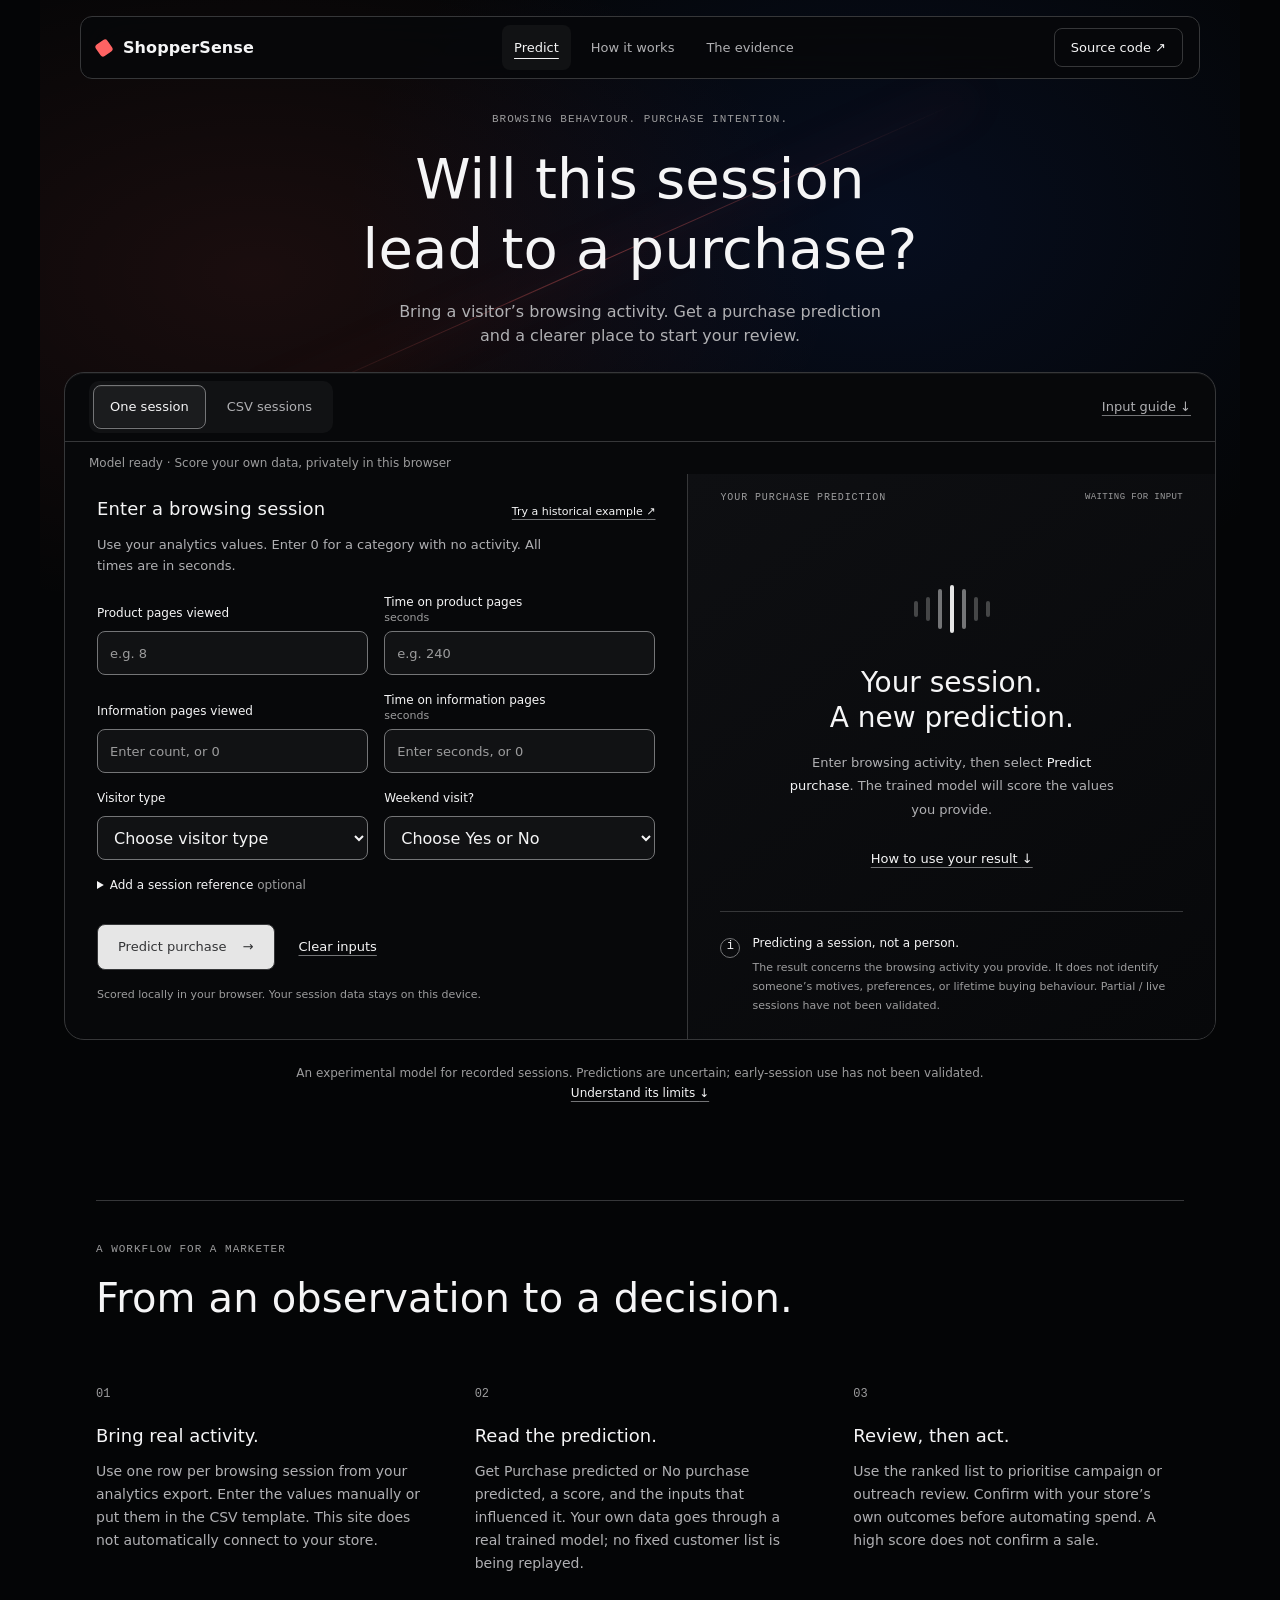
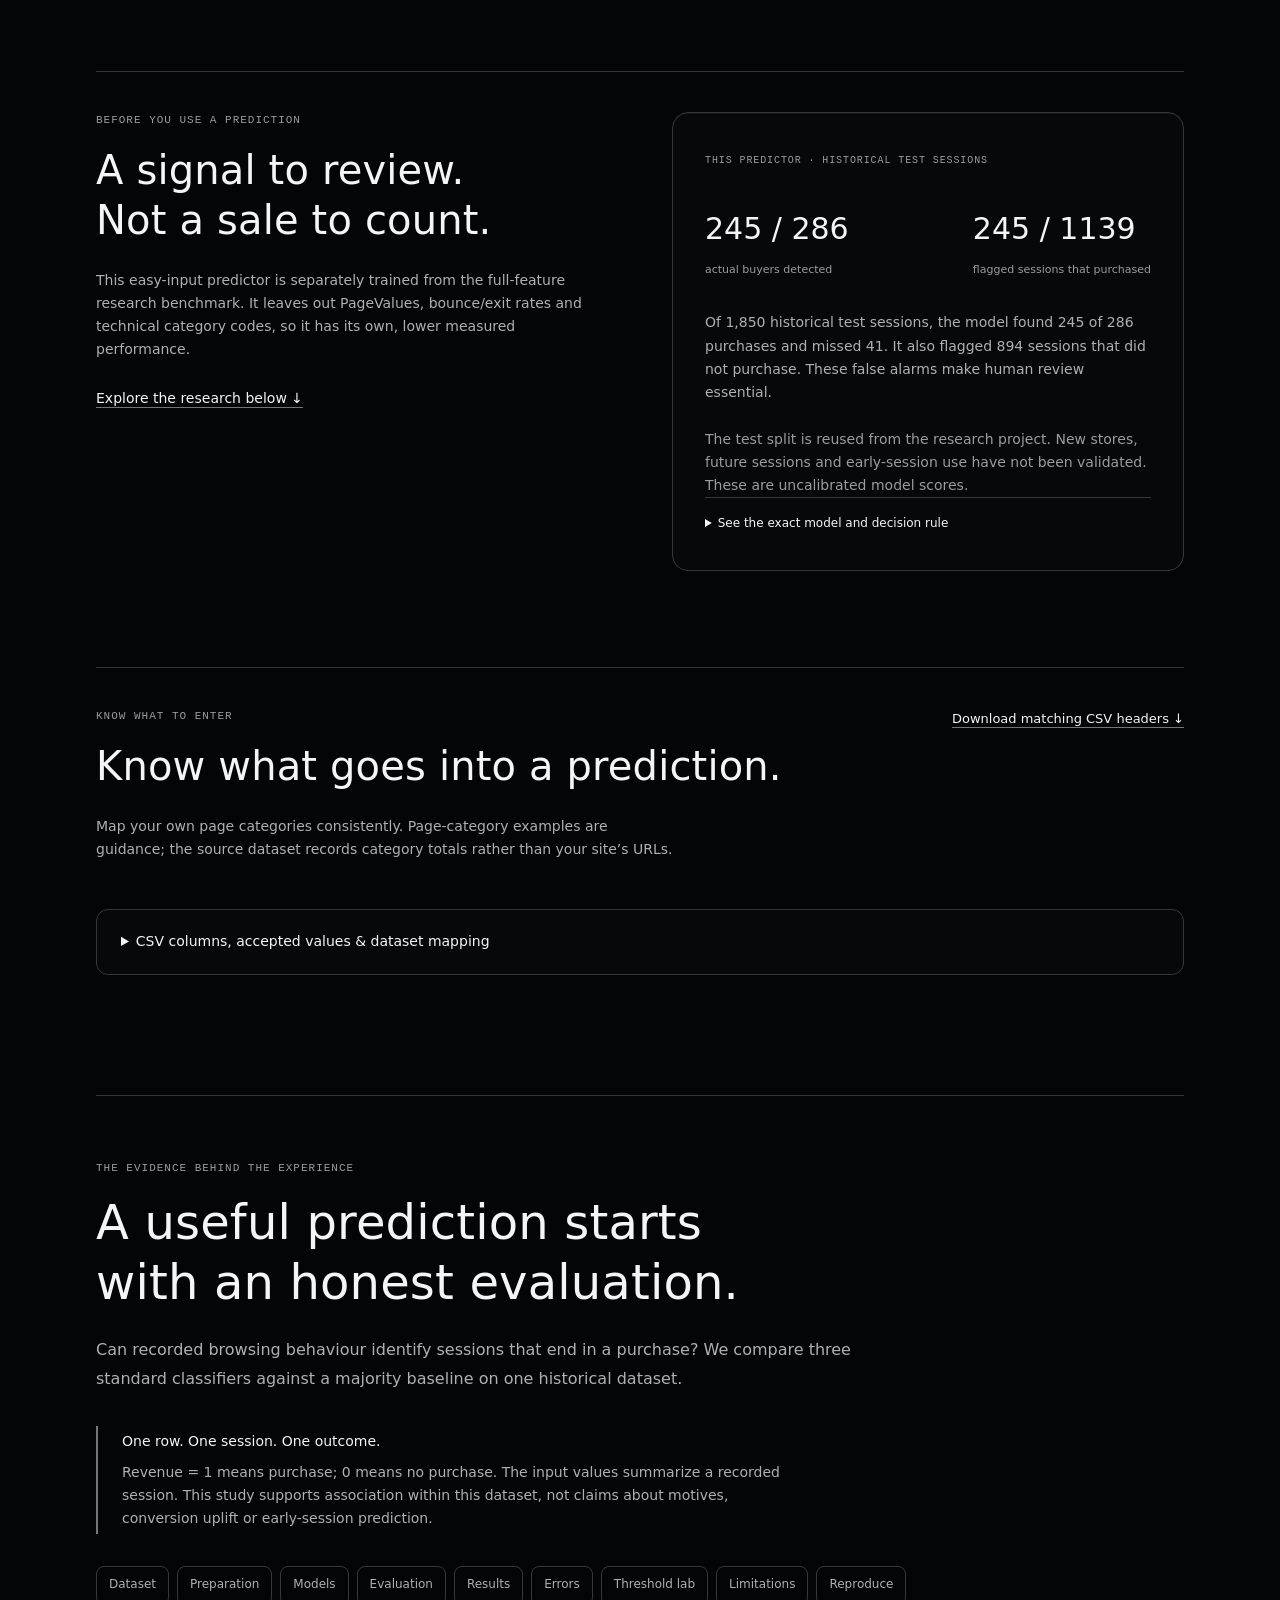
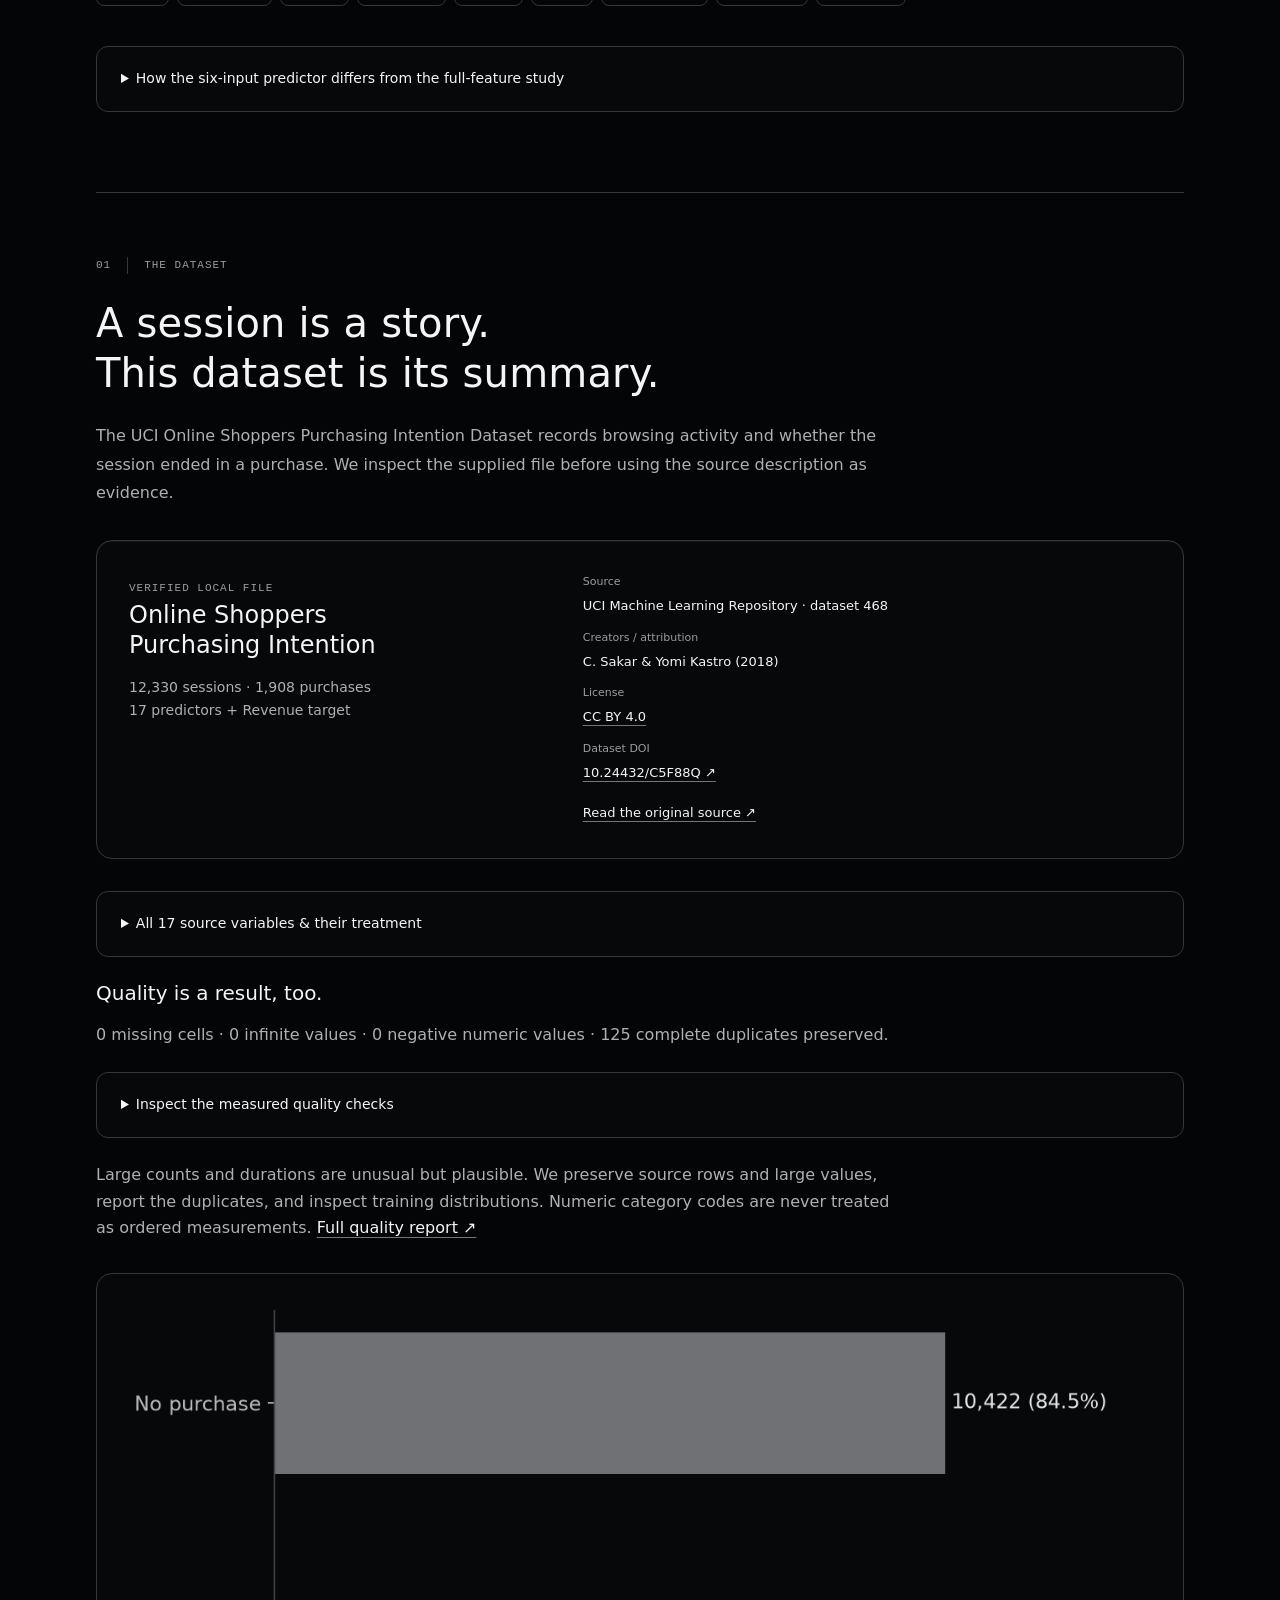
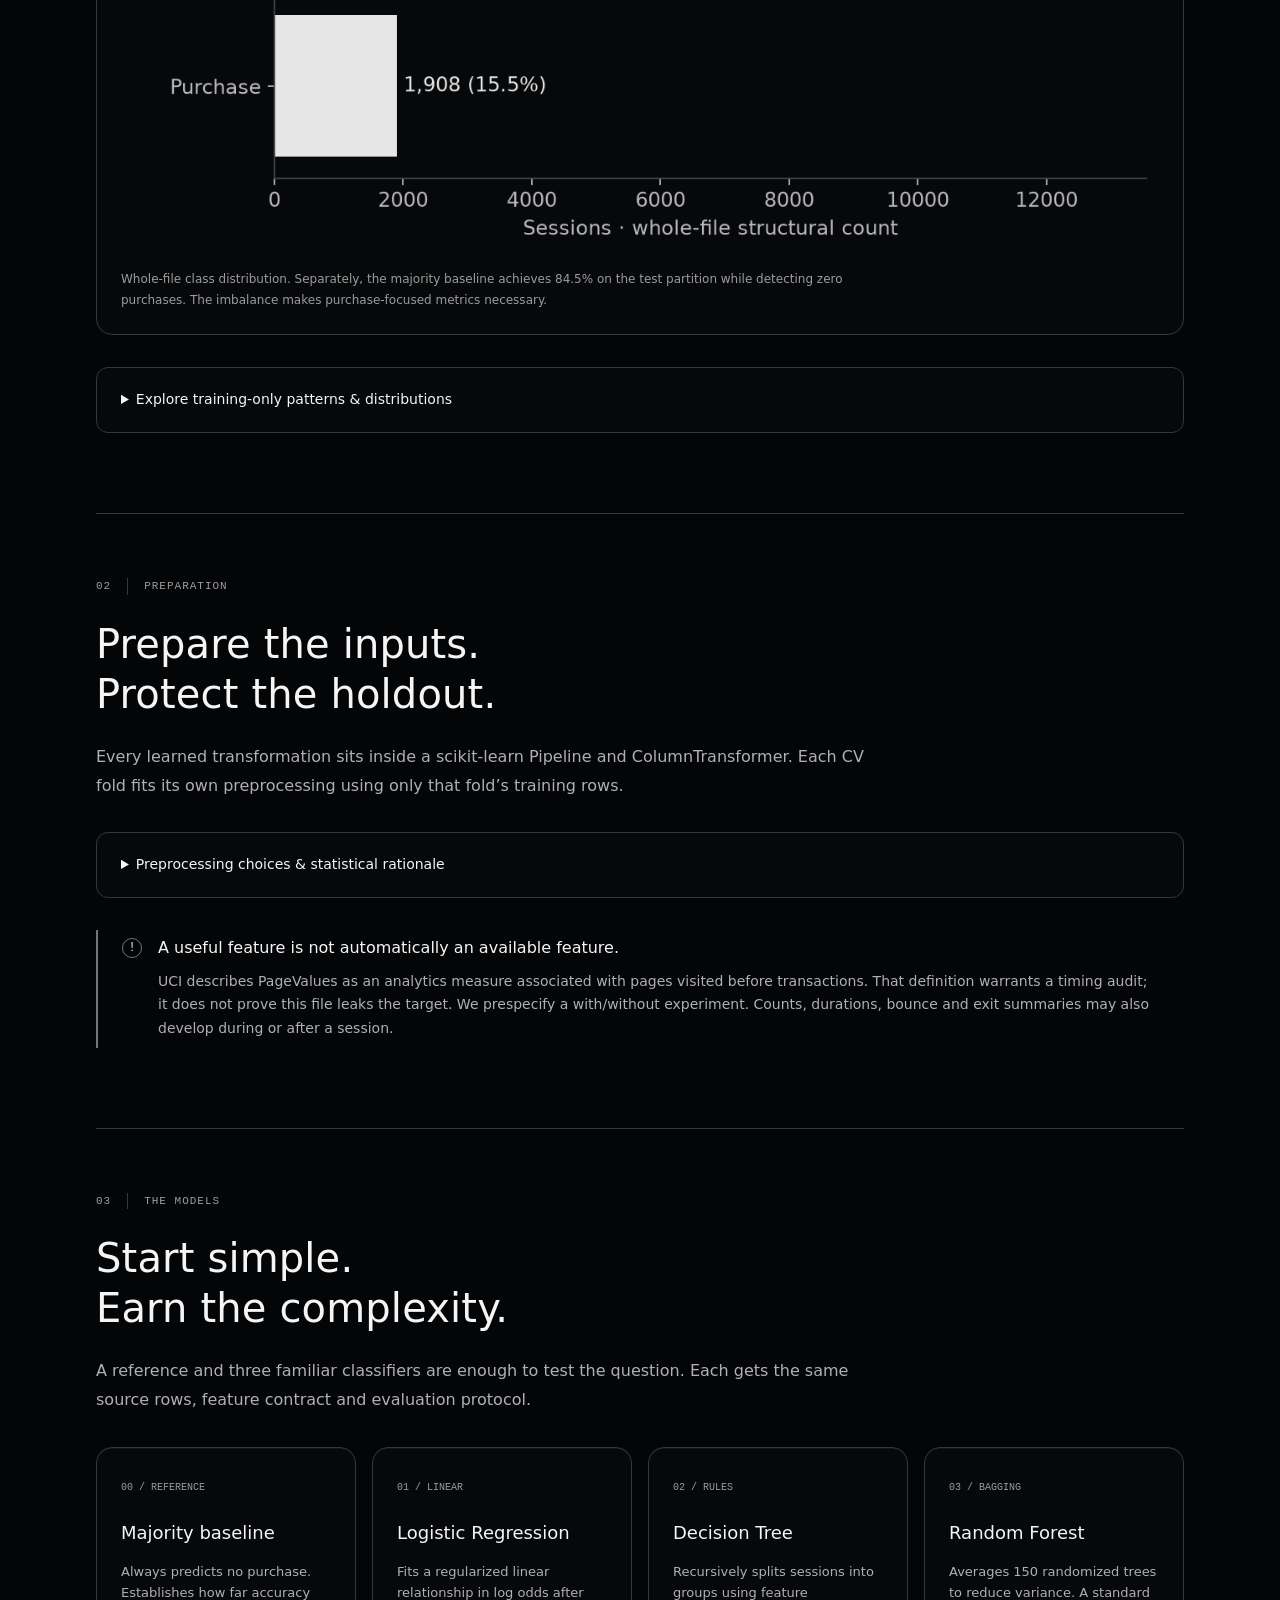
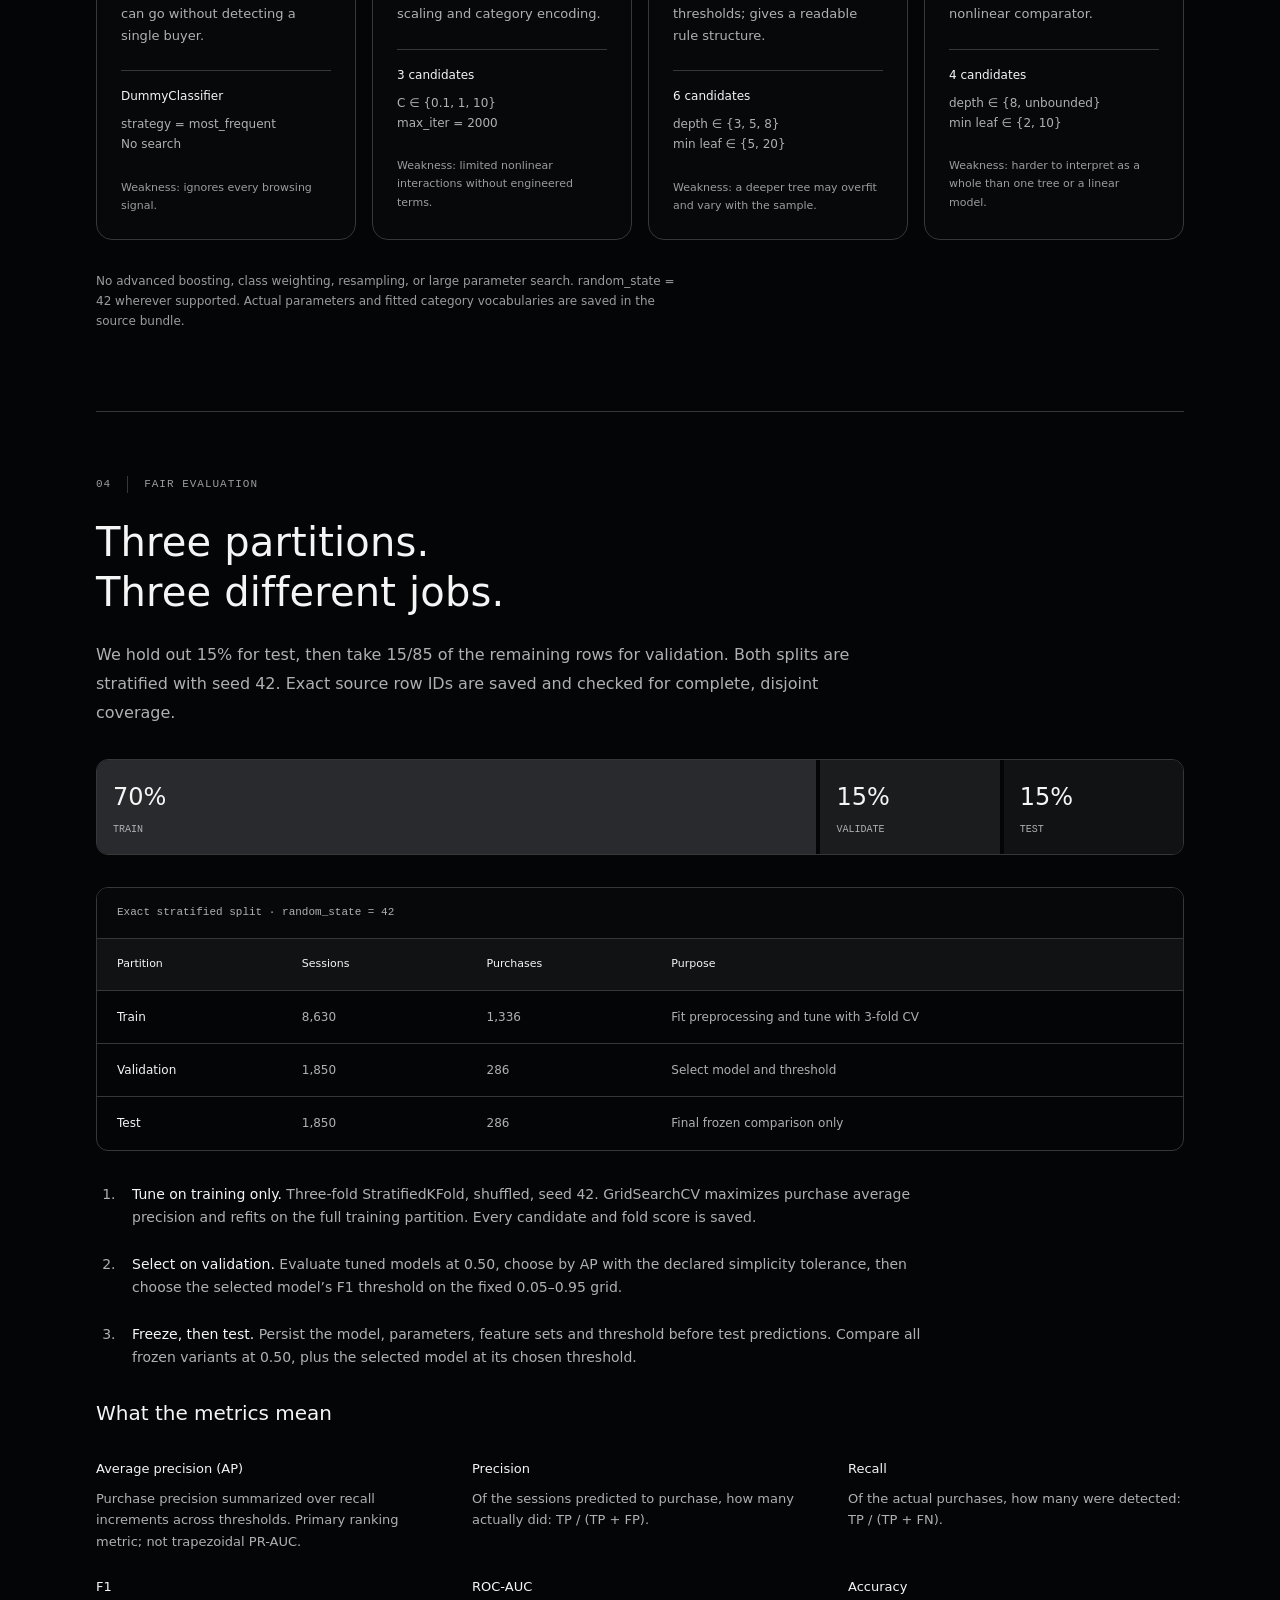
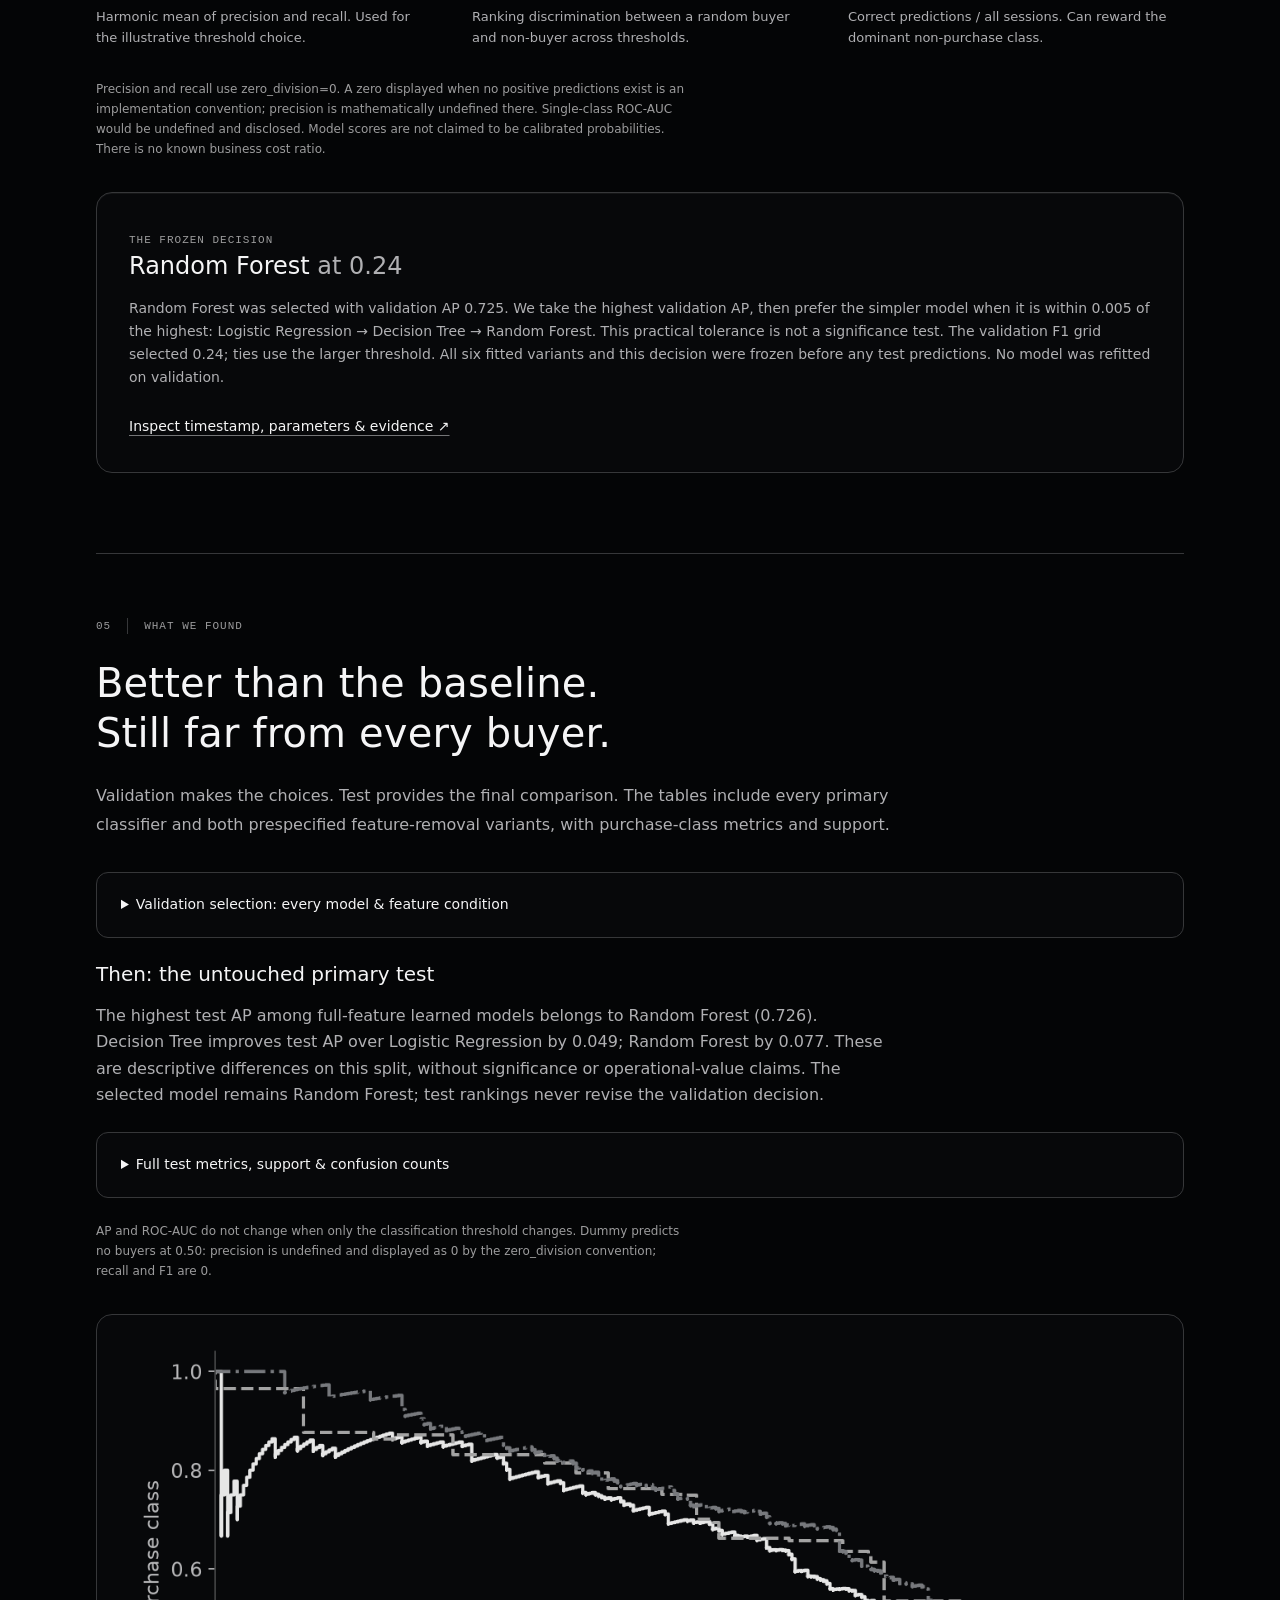
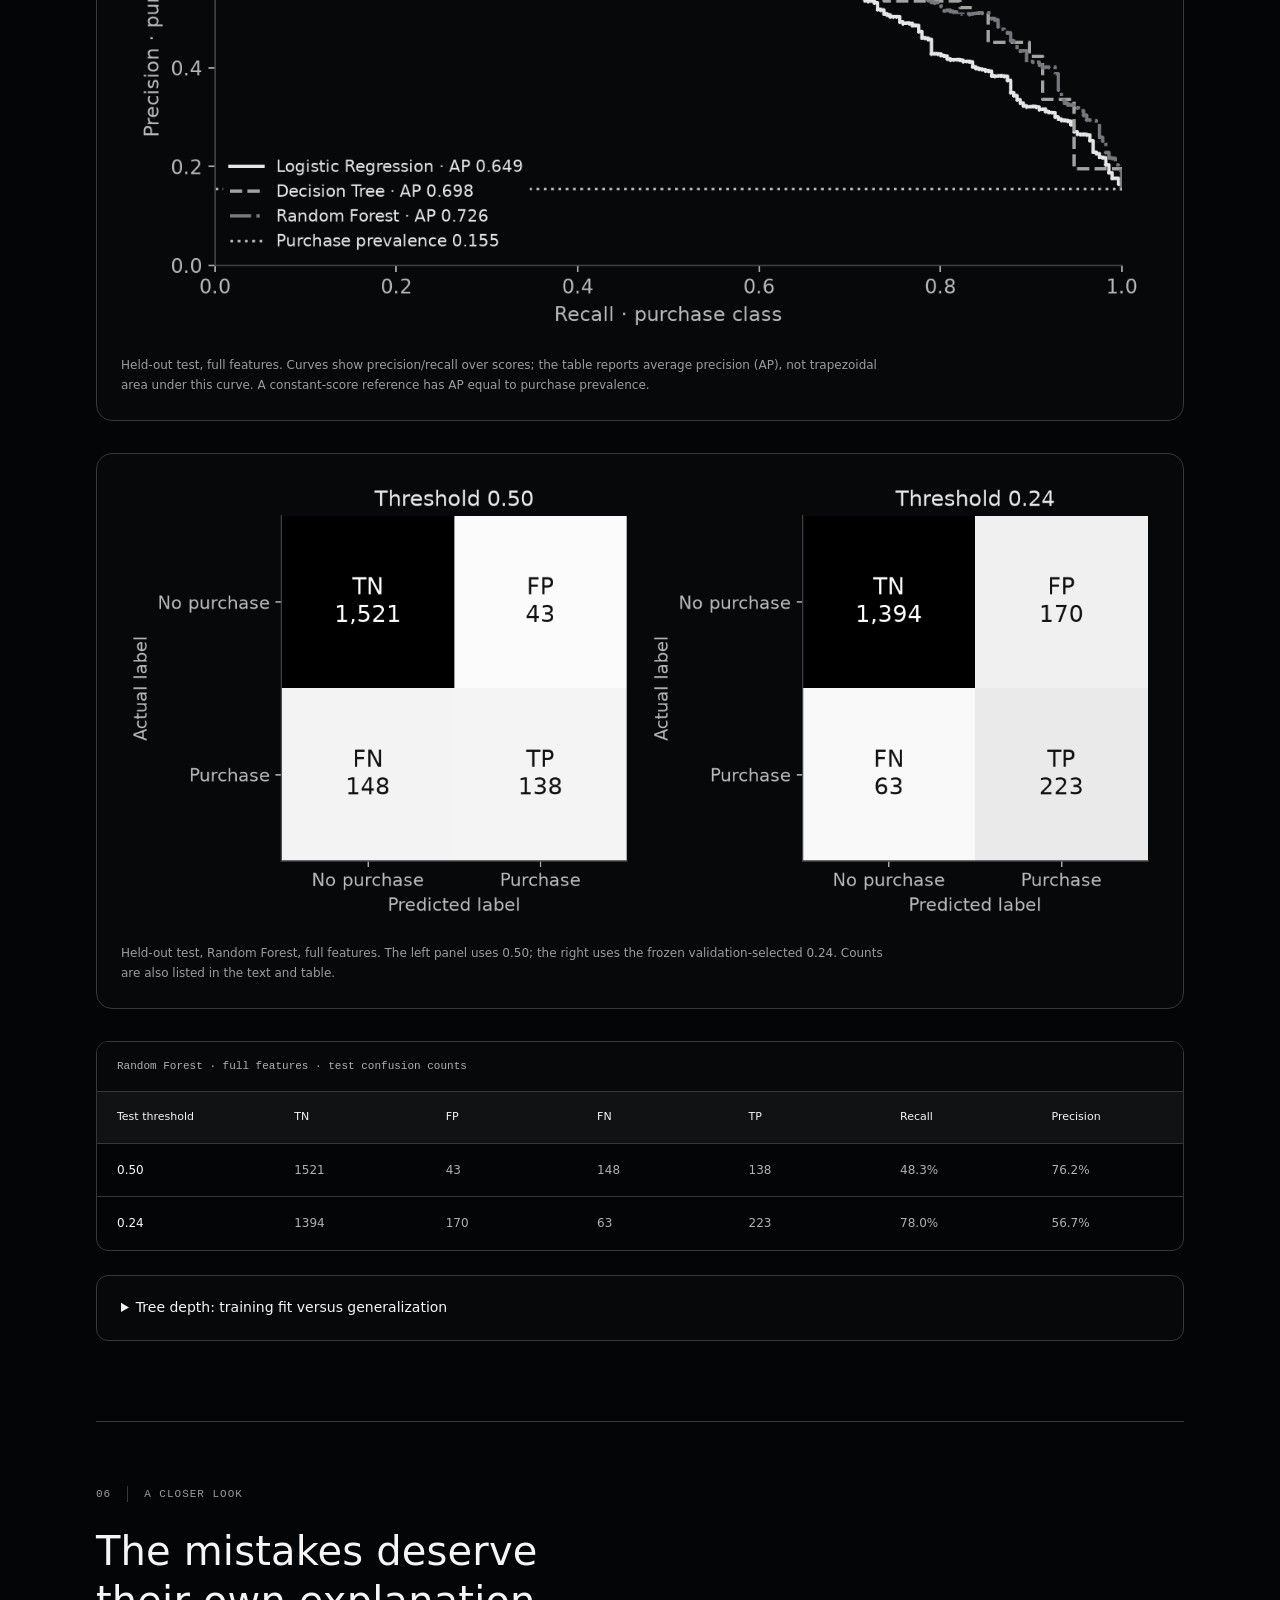
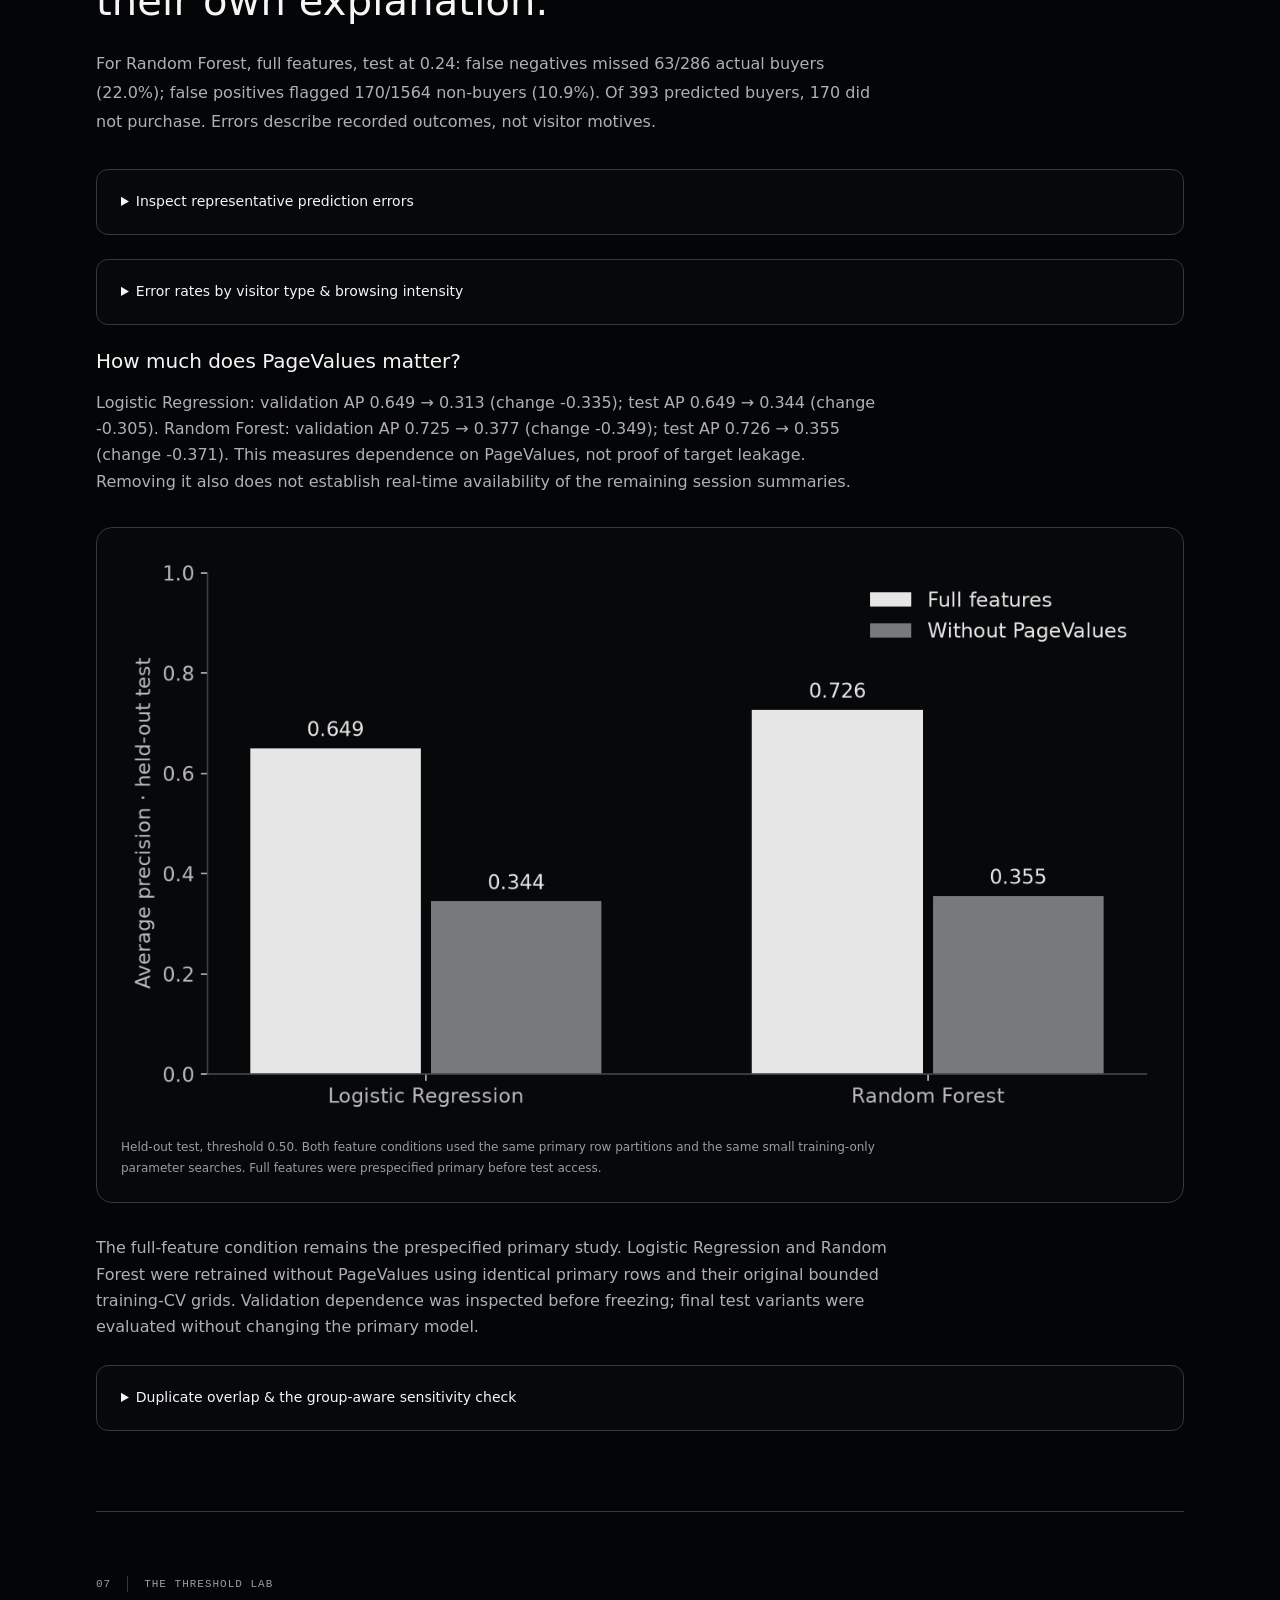
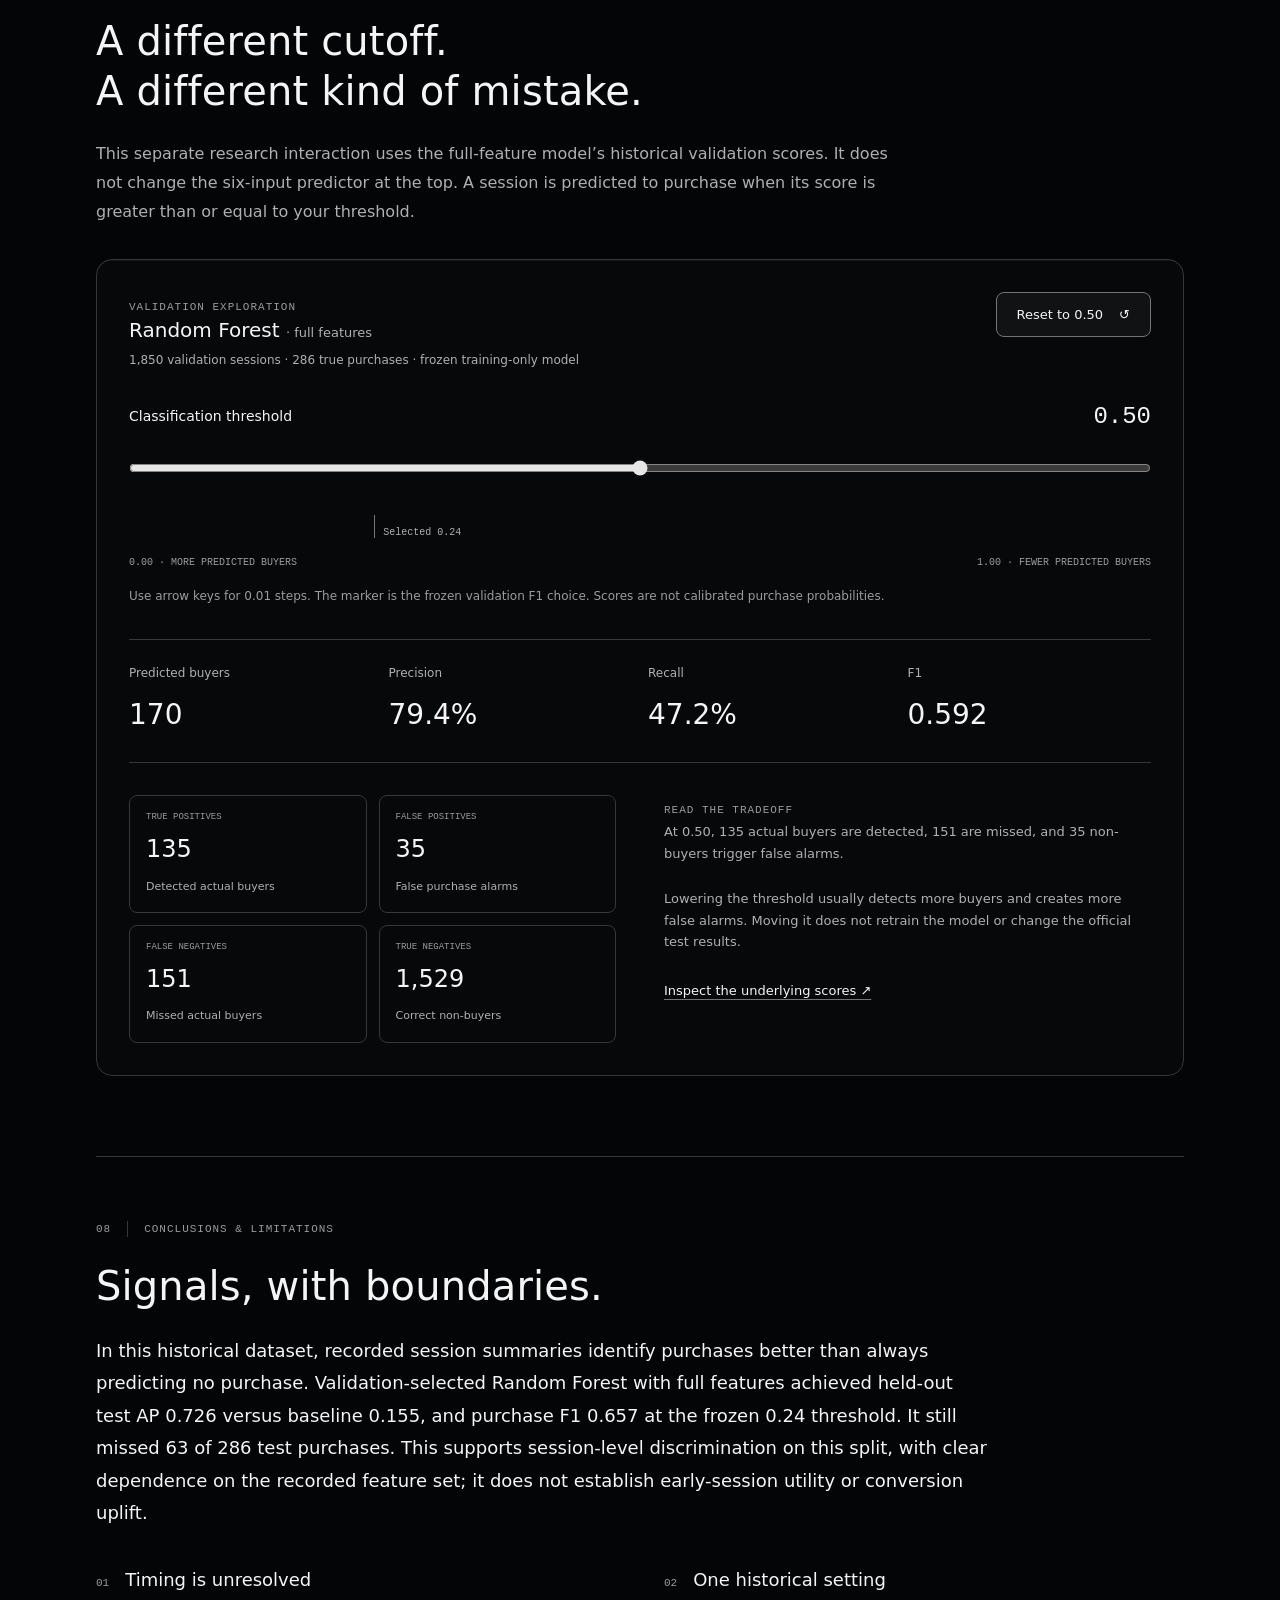
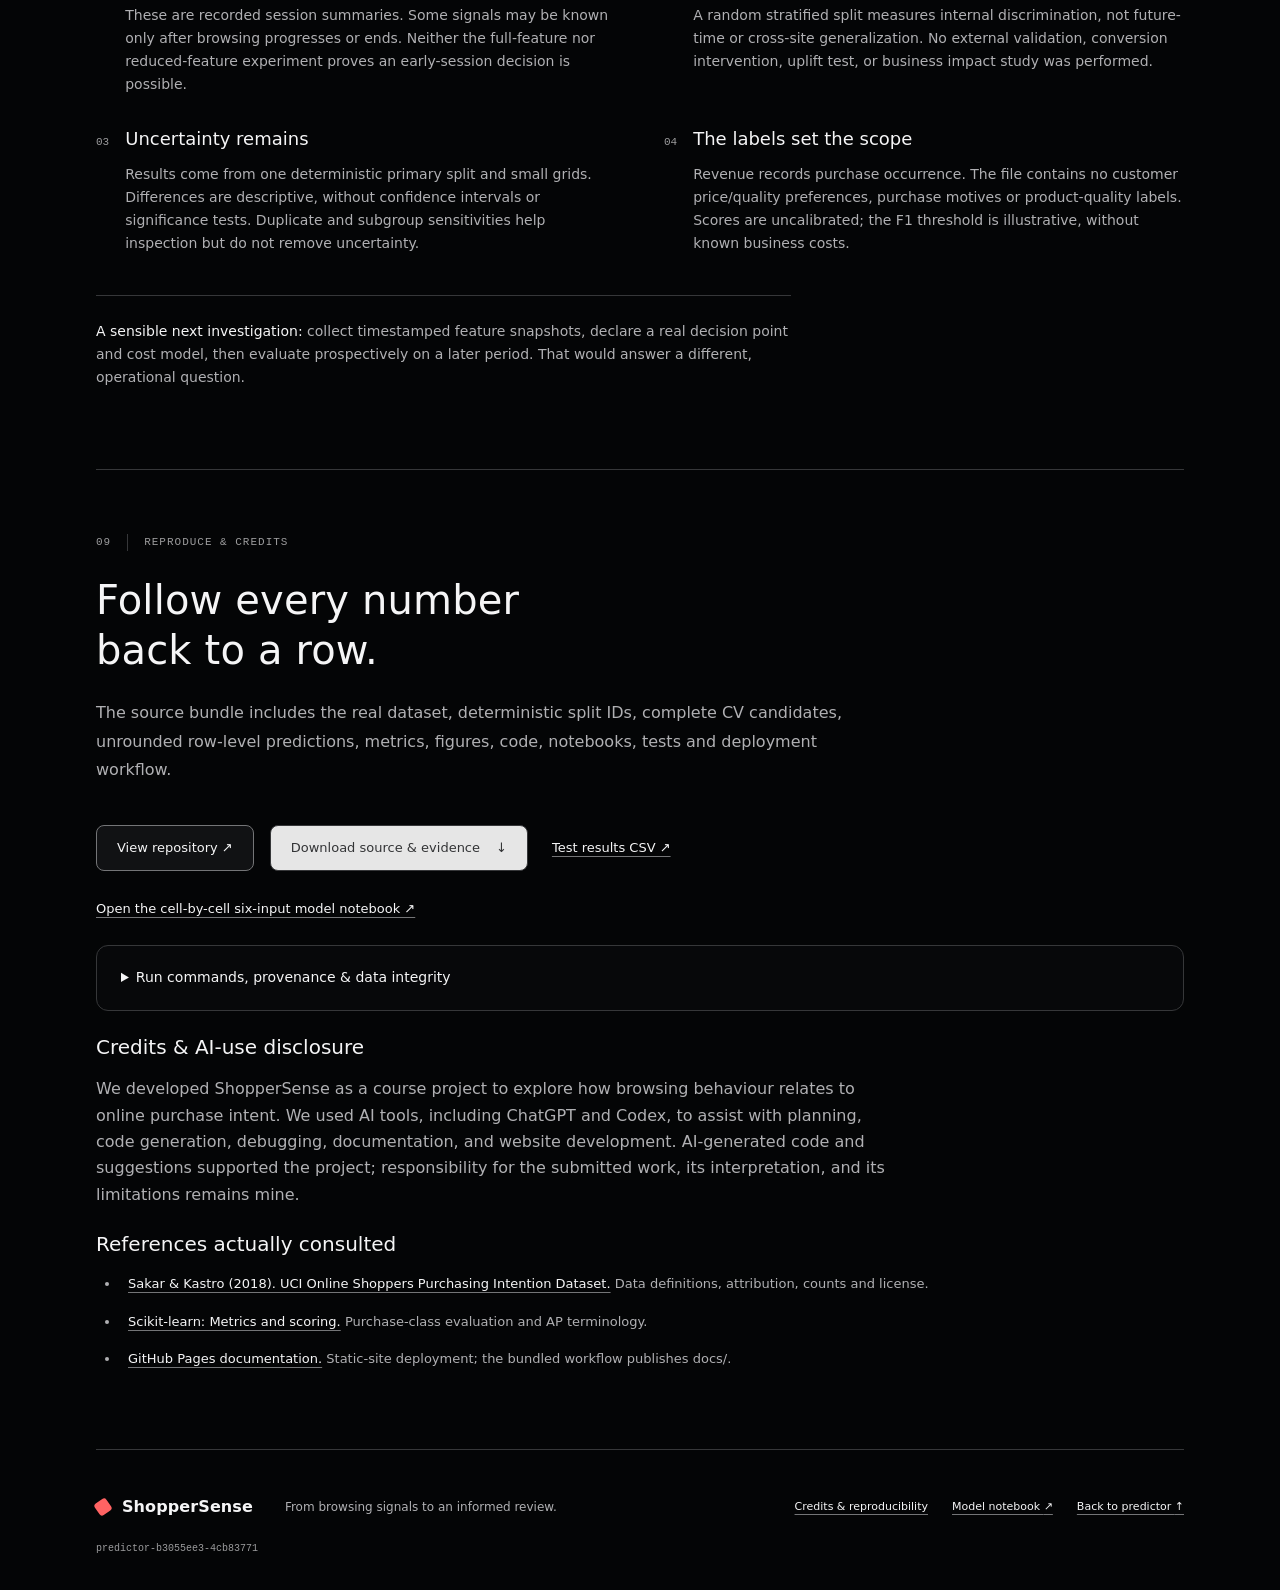
==== commit 47575721: "Use approved course-project AI disclosure" ====
--- a/docs/index.html
+++ b/docs/index.html
@@ -181,7 +181,7 @@
   <p>The measured model-training and evaluation stage took 232.9 seconds on the implementation machine; runtime depends on hardware. Notebooks 01 and 02 inspect the research artifacts through shared source functions. Notebook 03 trains and evaluates all four six-input models in separate executed cells; its outputs are checked against the deployed model. Run instructions and the exact dependency lock are included in the README.</p>
   <p><strong>Saved research model run:</strong> <code>ss-b3055ee3-c246965f</code>. This redesigned page and its figures are generated from that frozen run's saved results. Presentation changes do not retrain the model or replace its recorded training-source identifier.</p>
   <p><strong>Data integrity:</strong> <code class="hash">b3055ee355f59134d851d32641183cb4a8b45def7124d2f50442a042f358e0d9</code></p><p>Dataset source metadata and CC BY 4.0 attribution were checked on 16 November 2026. The file was supplied locally; its original retrieval date is unknown. The checksum identifies the supplied bytes; it is not a claim of byte-for-byte comparison against a newly downloaded UCI archive.</p>
-  </details><h3>Credits &amp; AI-use disclosure</h3><p>The requester supplied the PRD and local CSV. Codex implemented the Python pipeline, website, notebooks, documentation and automated checks, and executed the verification recorded in the repository. No human review or contributor identities are asserted. Authors should add their actual names and accurately describe their own review before submission.</p>
+  </details><h3>Credits &amp; AI-use disclosure</h3><p>We developed ShopperSense as a course project to explore how browsing behaviour relates to online purchase intent. We used AI tools, including ChatGPT and Codex, to assist with planning, code generation, debugging, documentation, and website development. AI-generated code and suggestions supported the project; responsibility for the submitted work, its interpretation, and its limitations remains mine.</p>
   <h3>References actually consulted</h3><ul class="references"><li><a href="https://archive.ics.uci.edu/dataset/468/online+shoppers+purchasing+intention+dataset">Sakar &amp; Kastro (2018). UCI Online Shoppers Purchasing Intention Dataset.</a> Data definitions, attribution, counts and license.</li><li><a href="https://scikit-learn.org/stable/modules/model_evaluation.html">Scikit-learn: Metrics and scoring.</a> Purchase-class evaluation and AP terminology.</li><li><a href="https://docs.github.com/en/pages/getting-started-with-github-pages/what-is-github-pages">GitHub Pages documentation.</a> Static-site deployment; the bundled workflow publishes docs/.</li></ul>
 </section>
 </div>
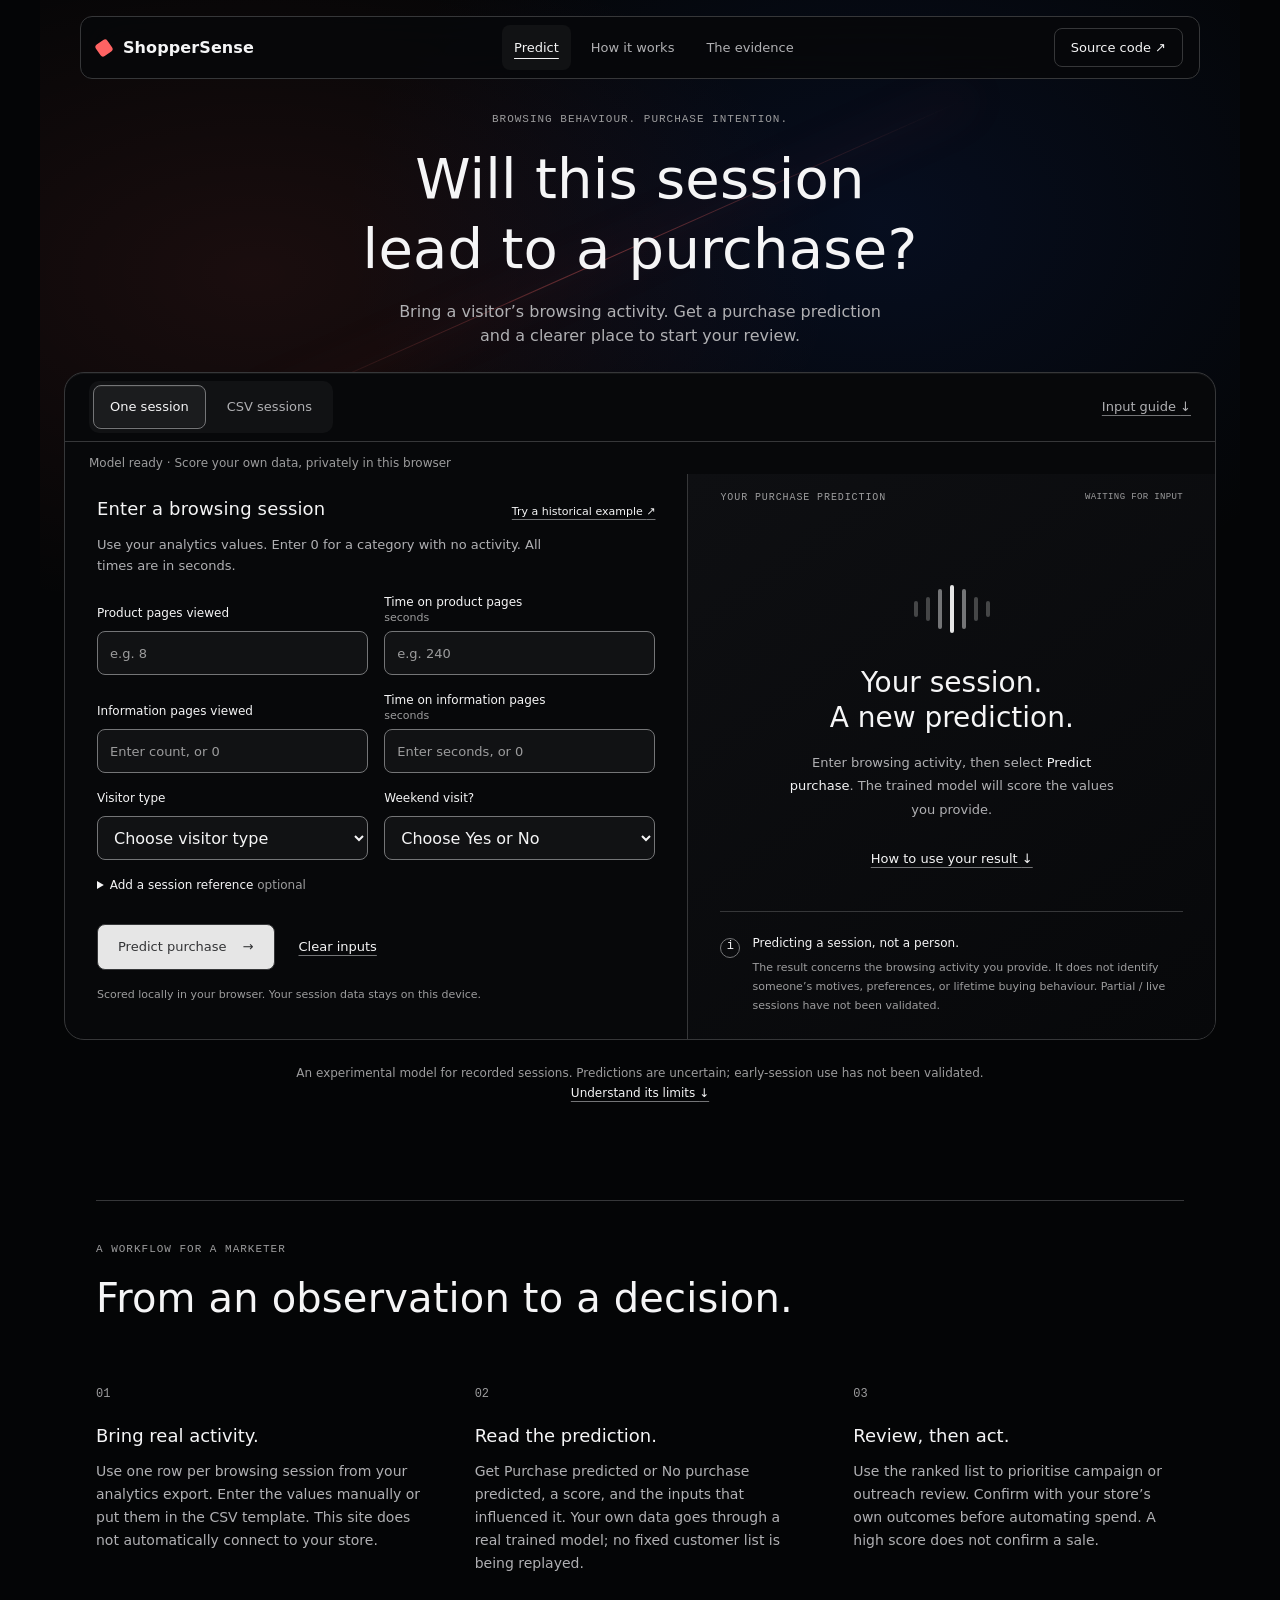
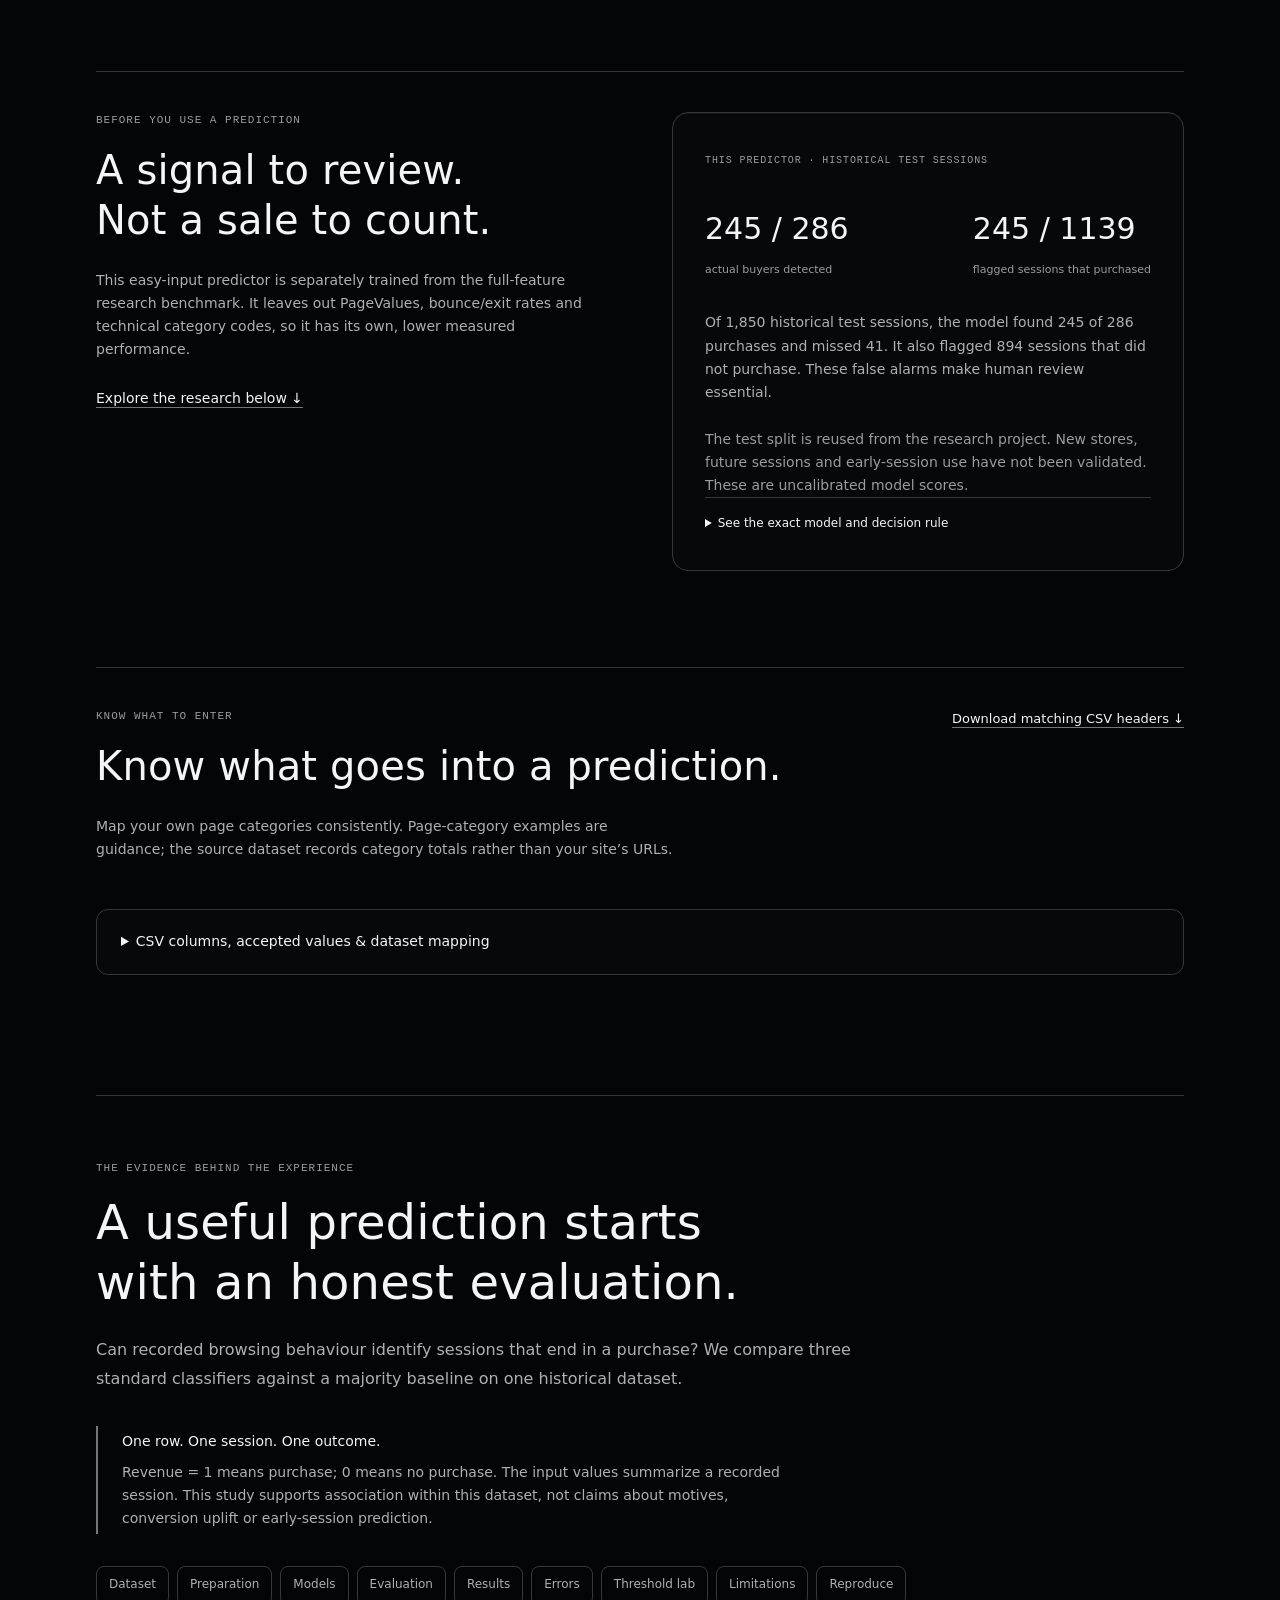
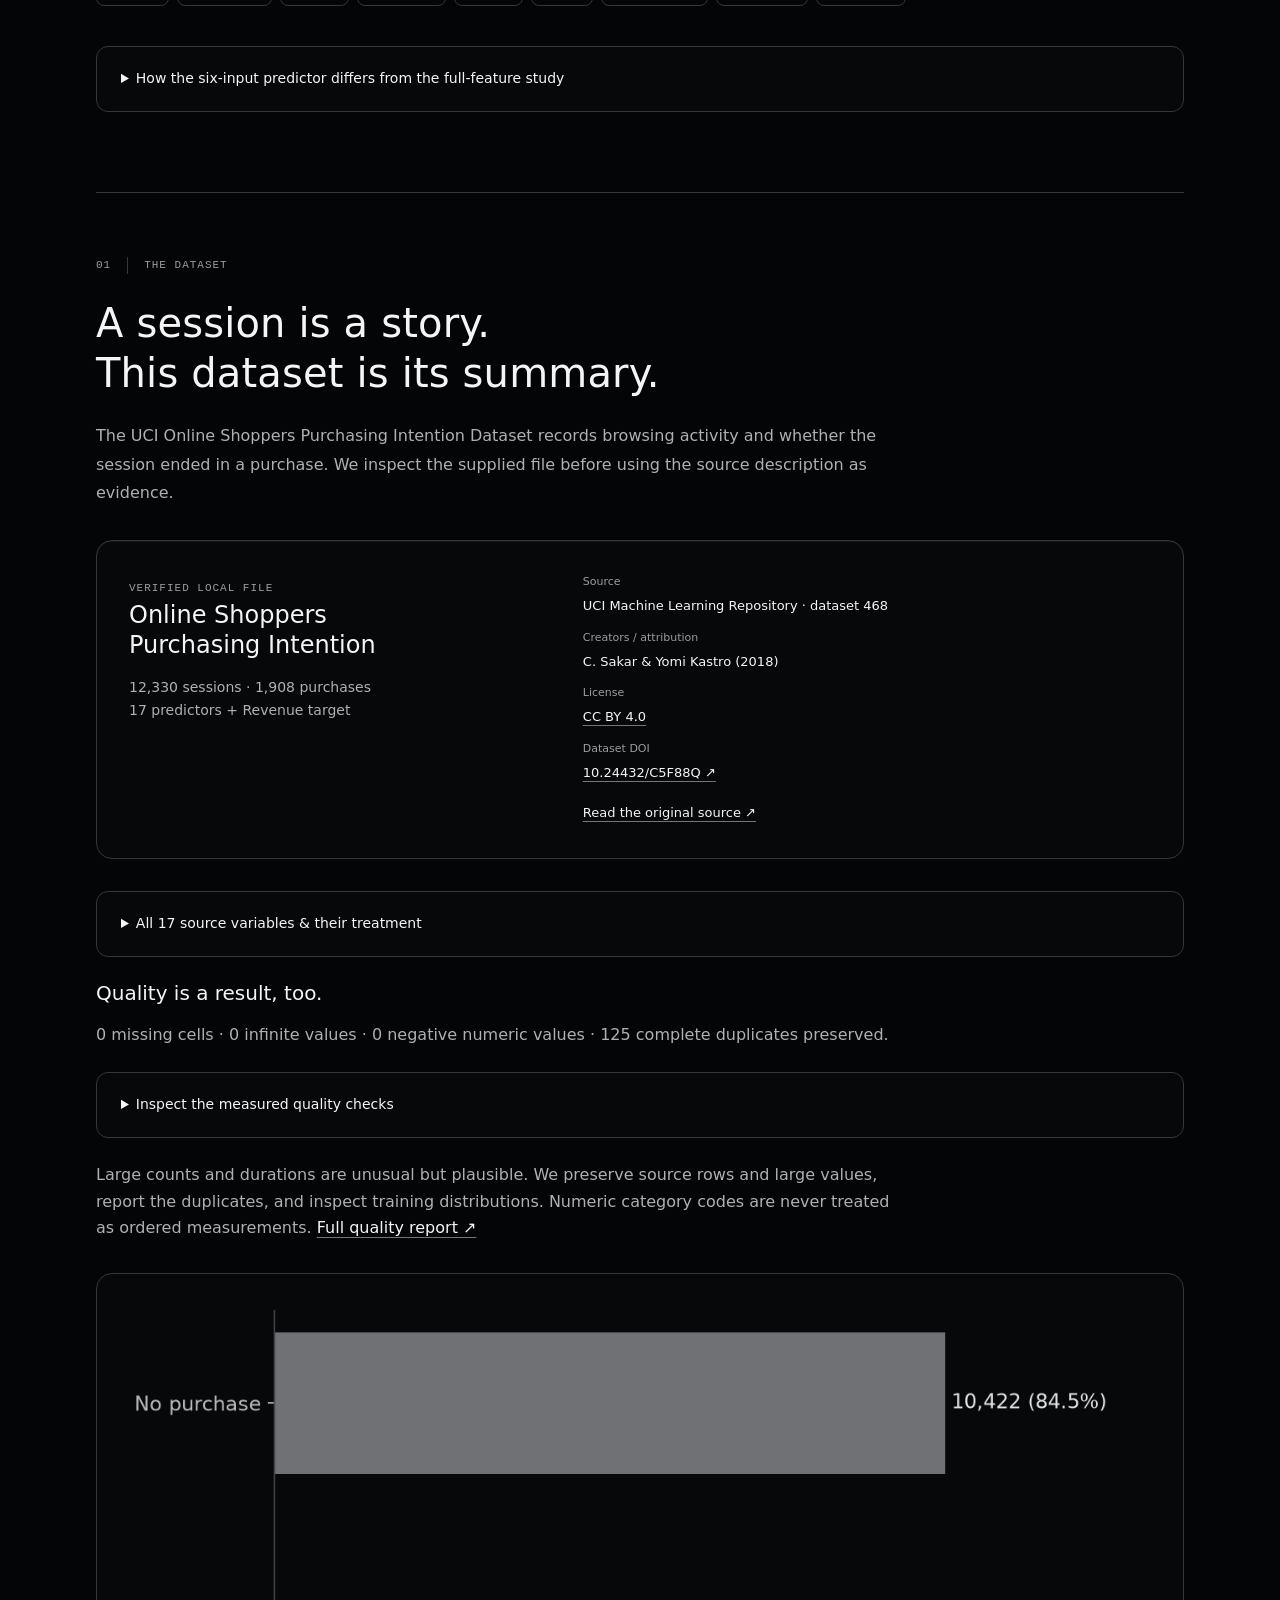
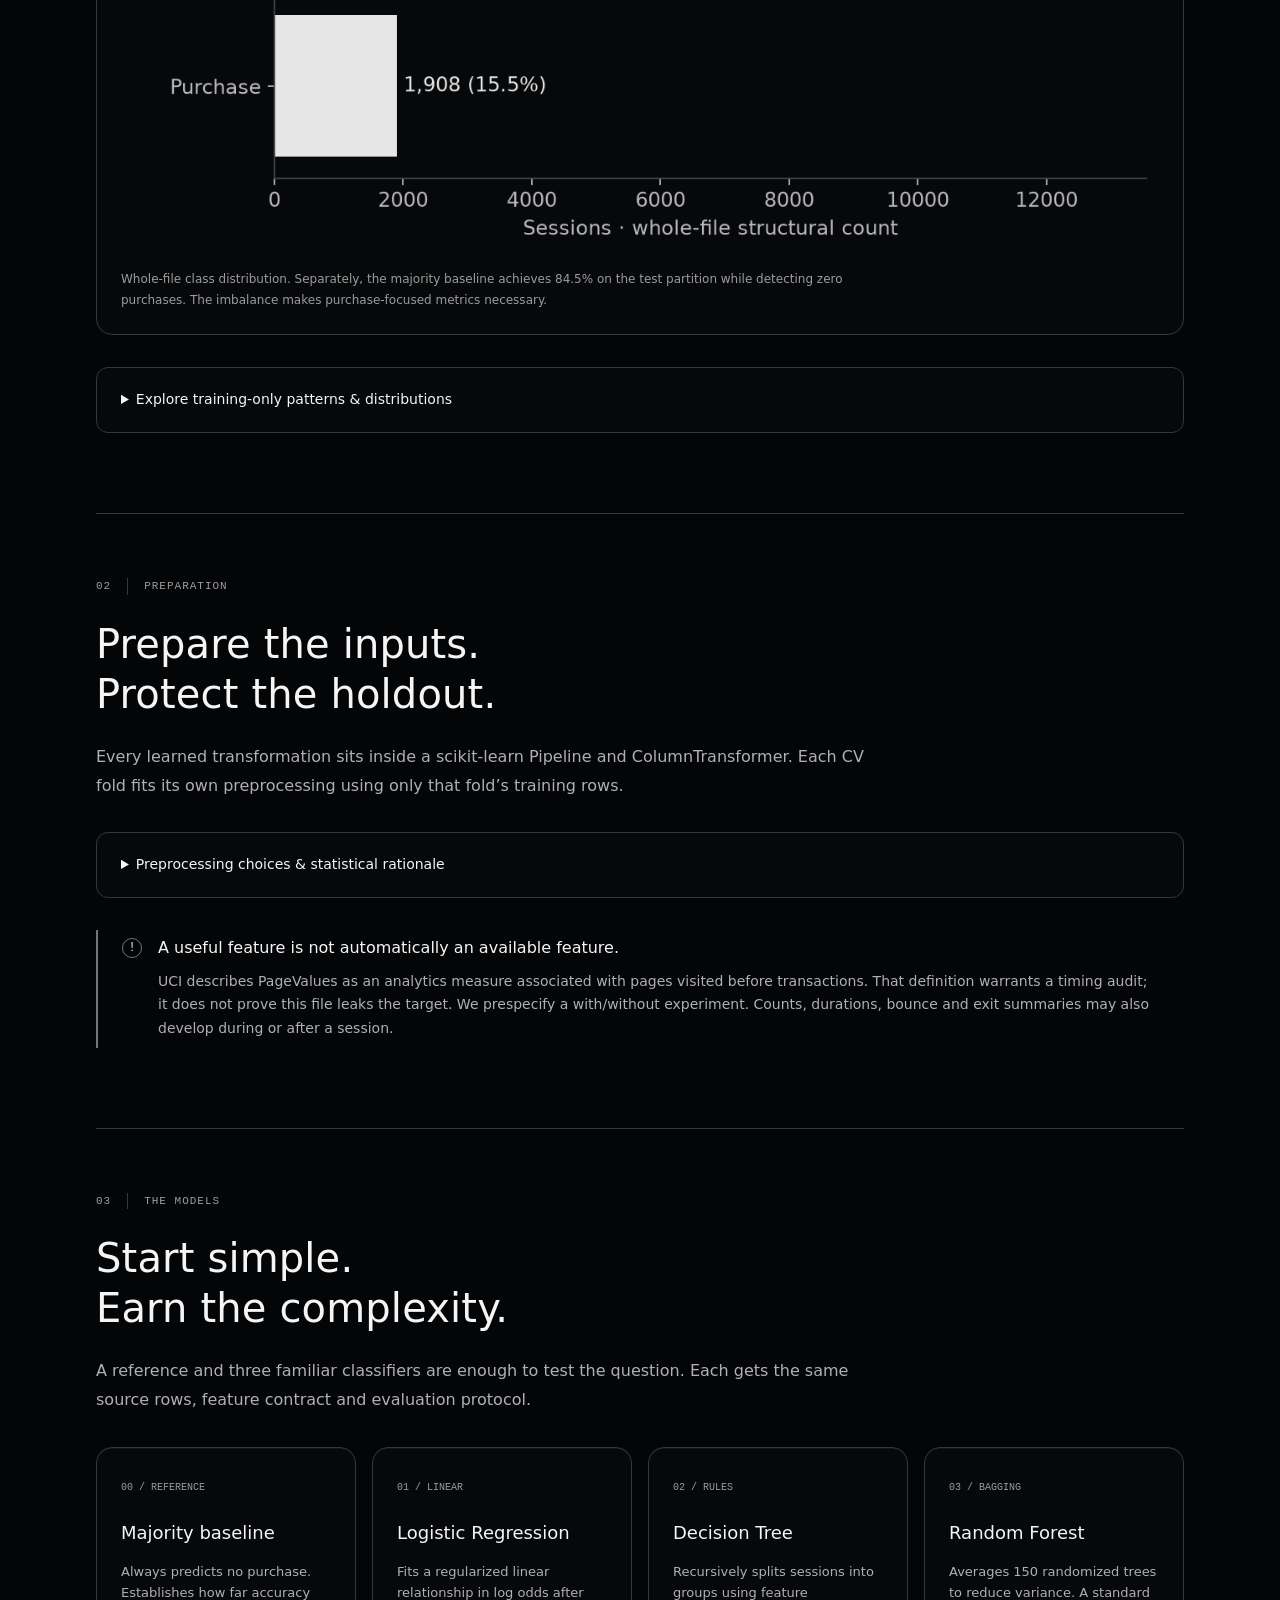
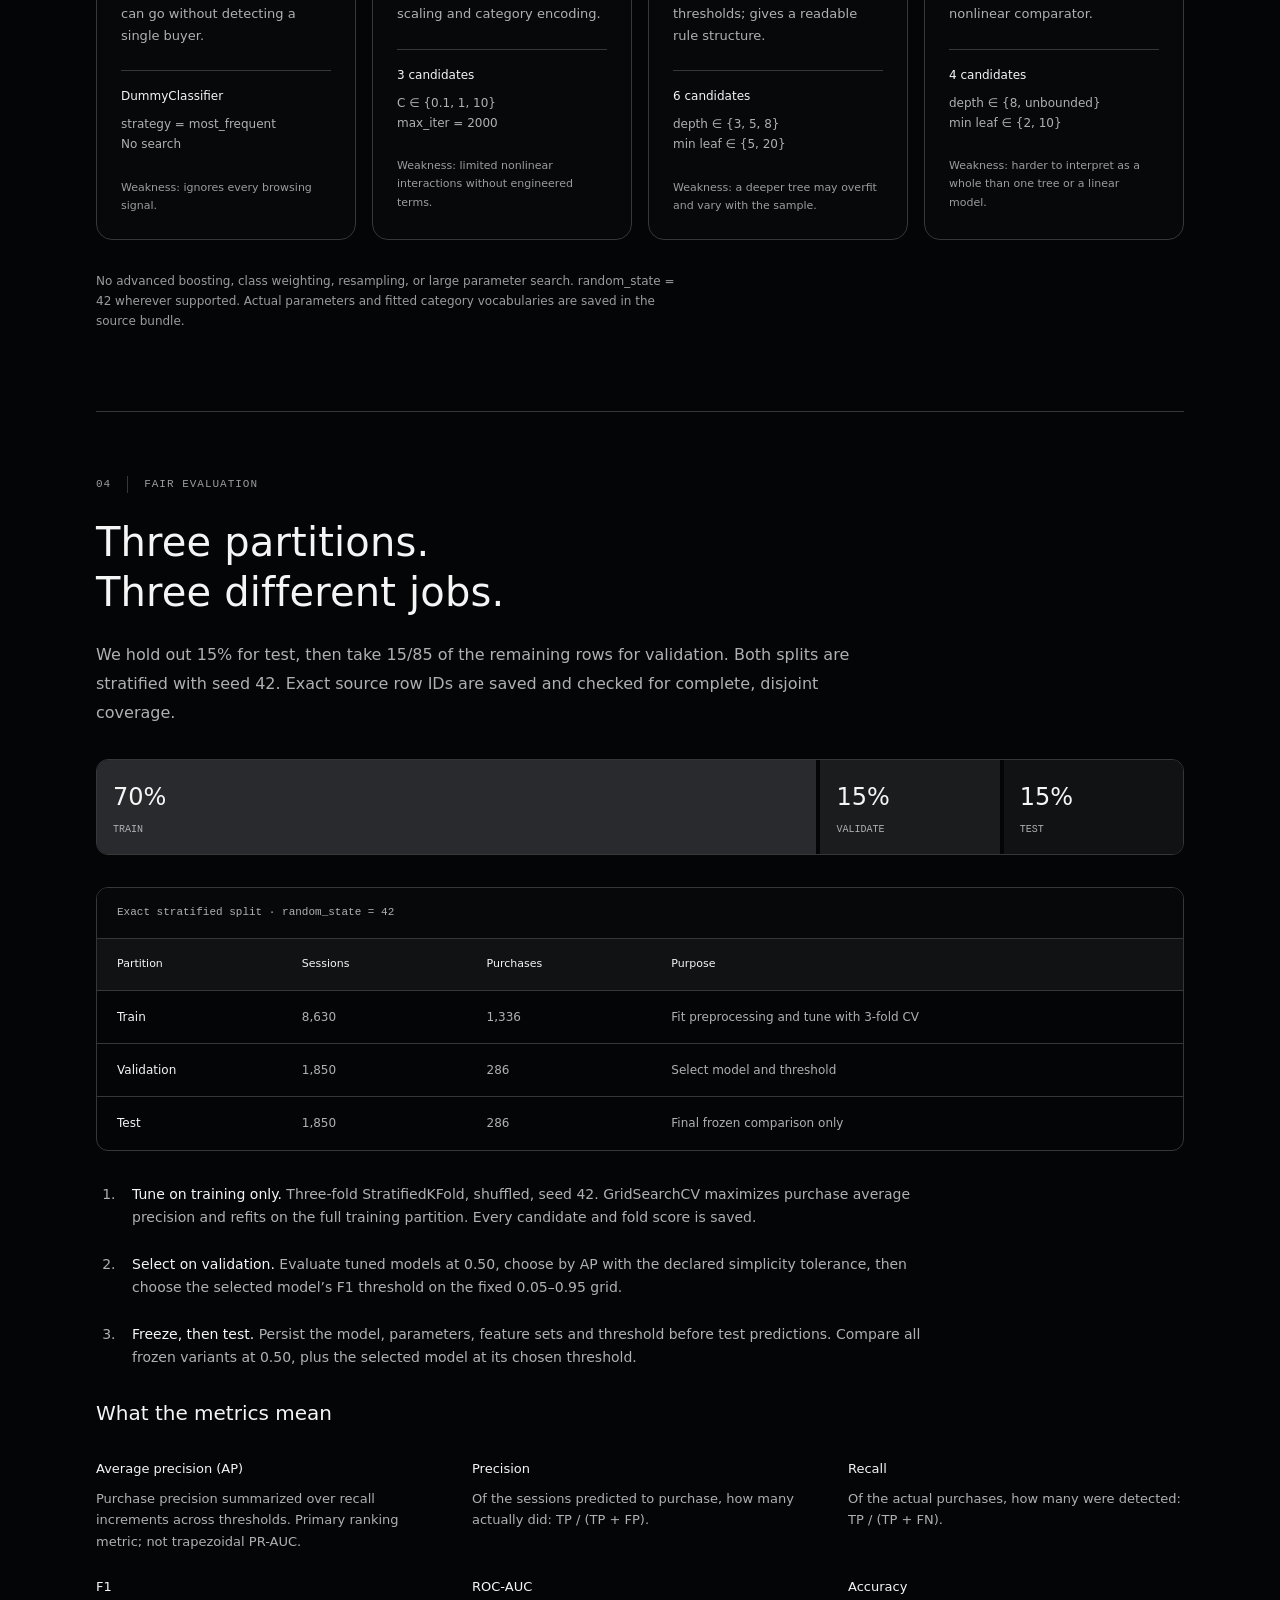
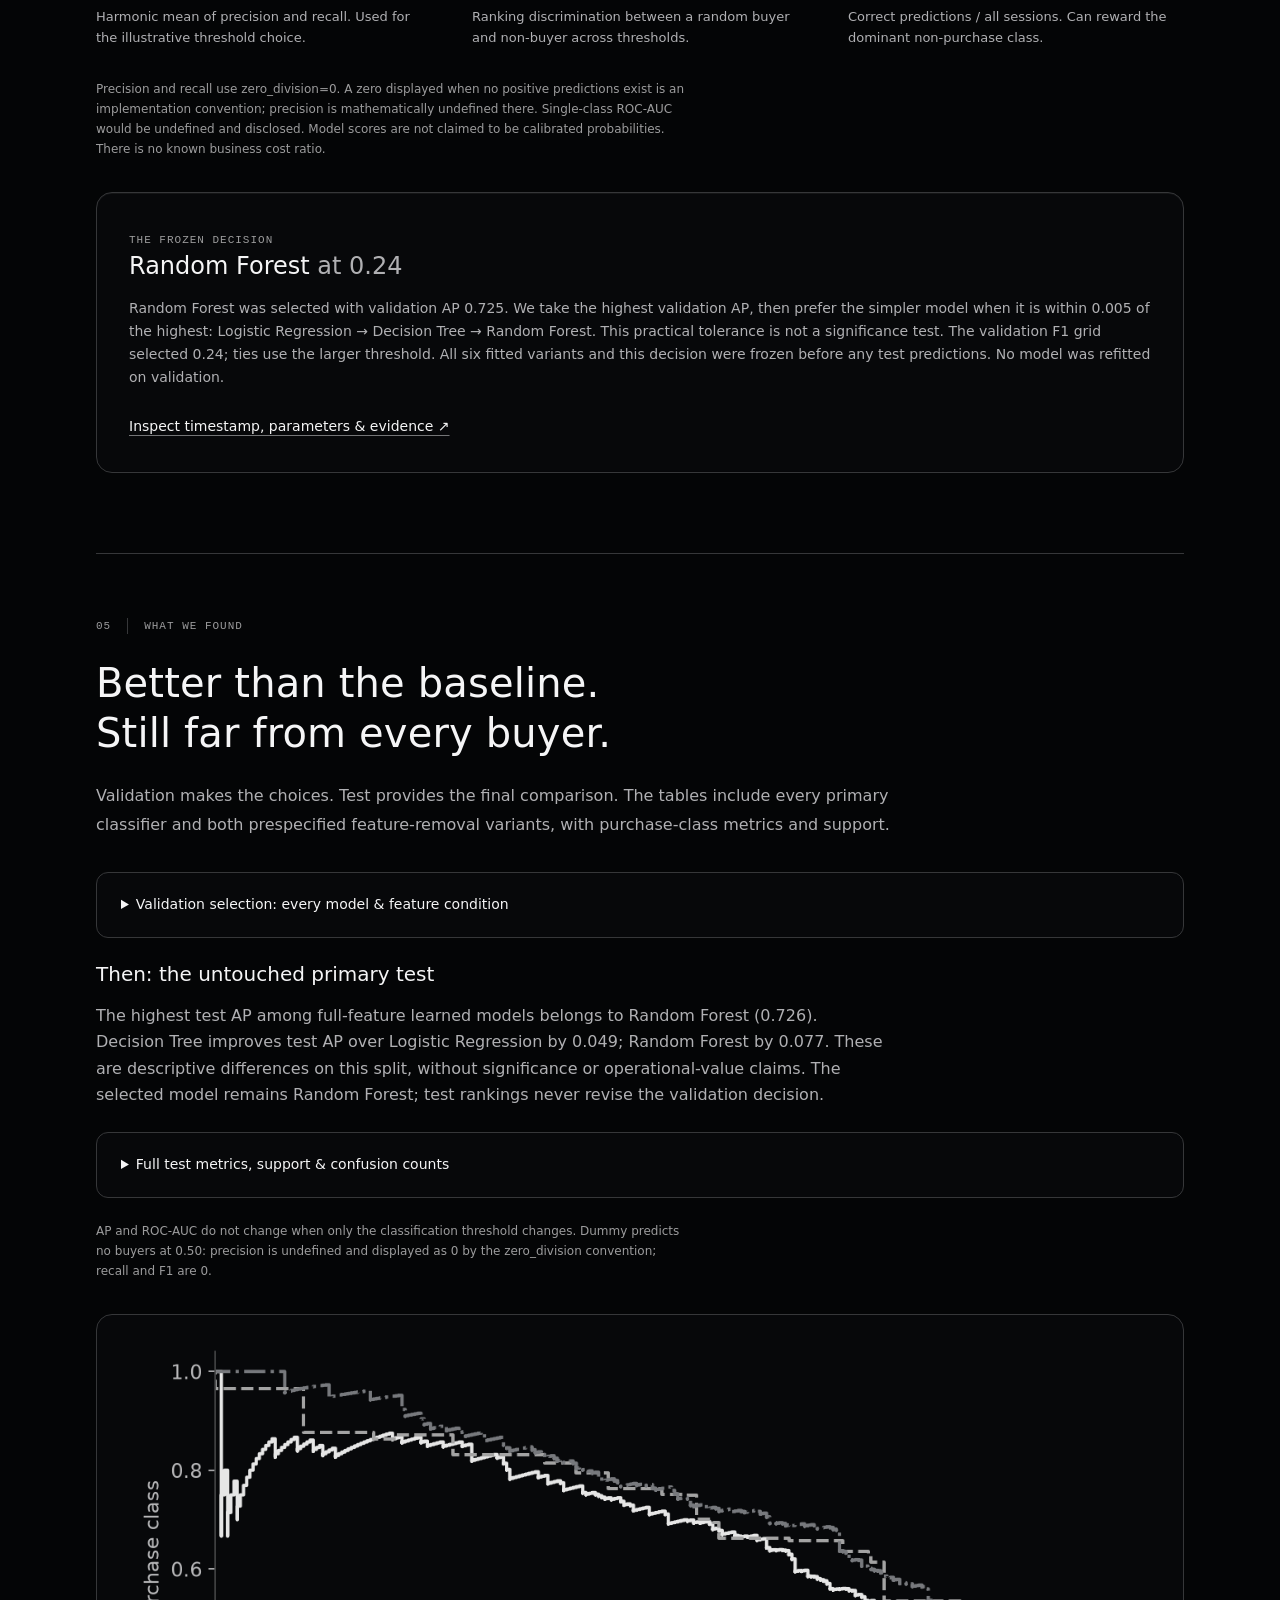
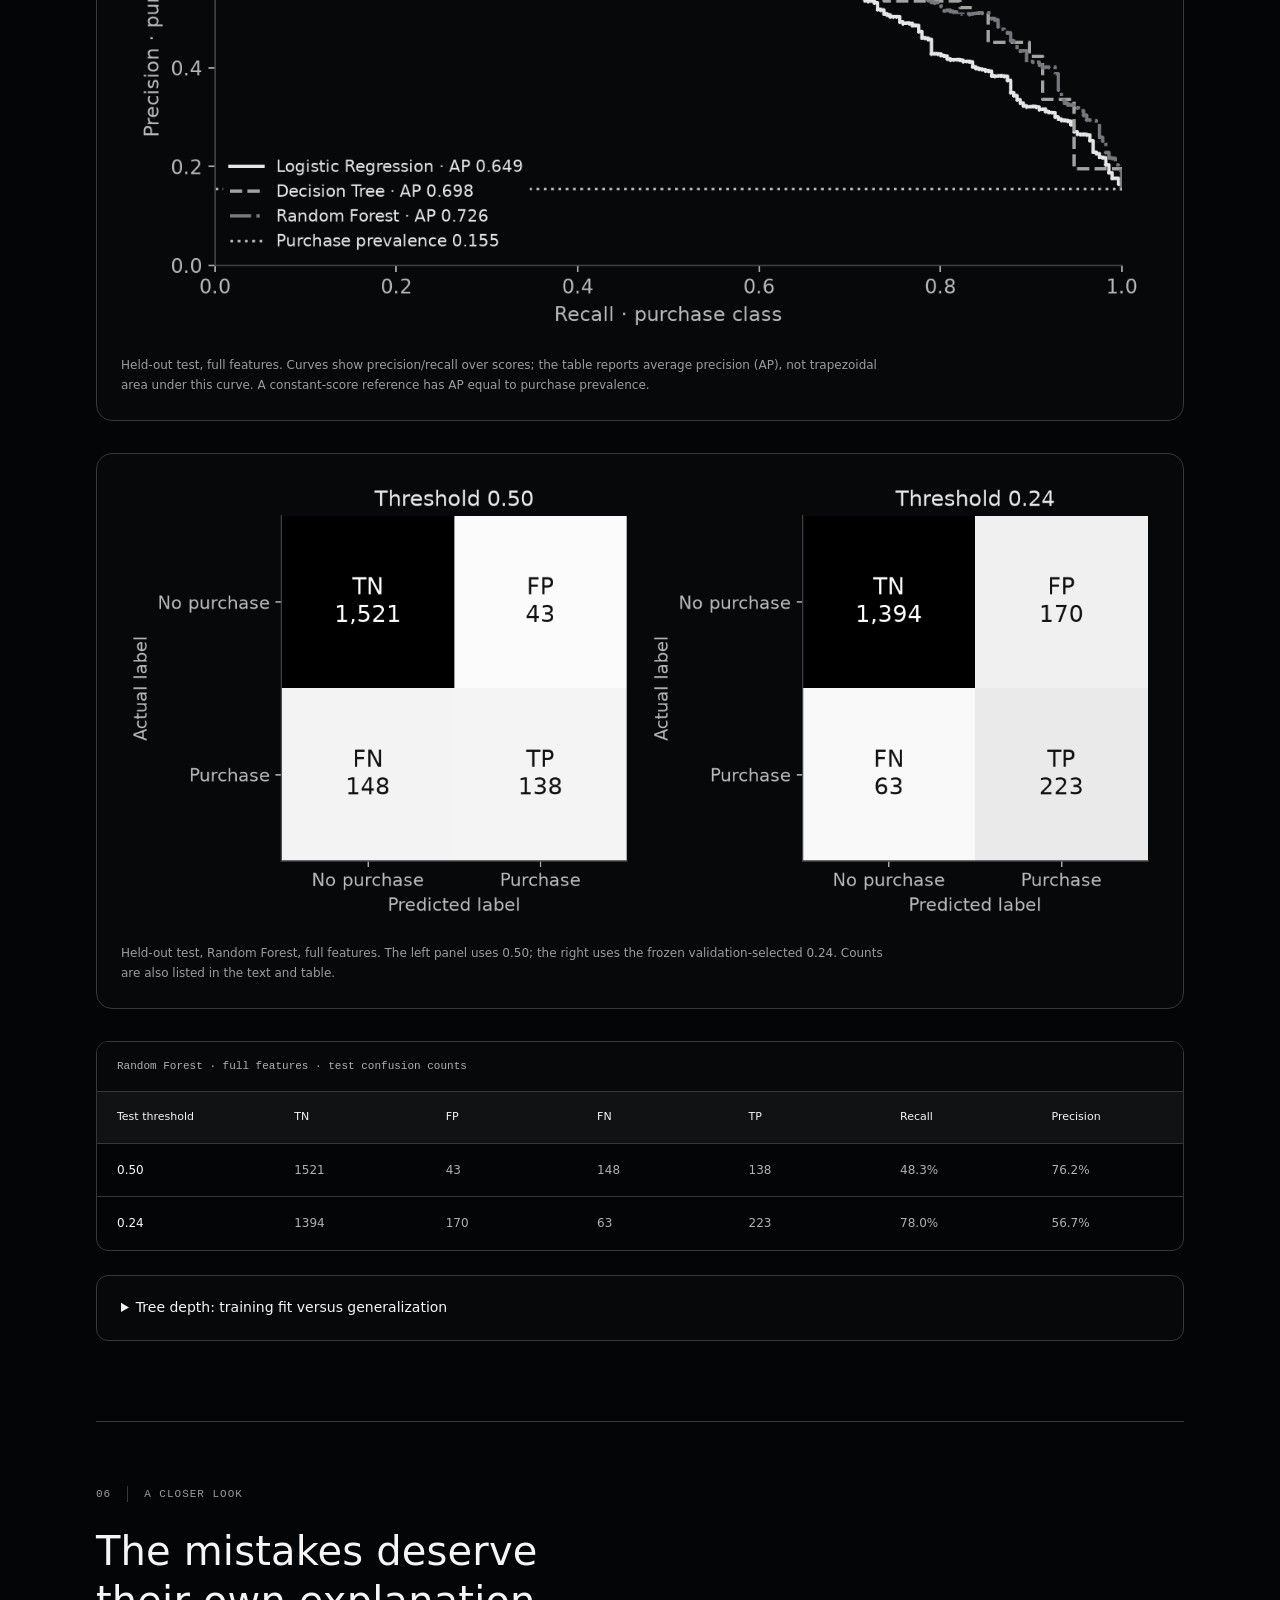
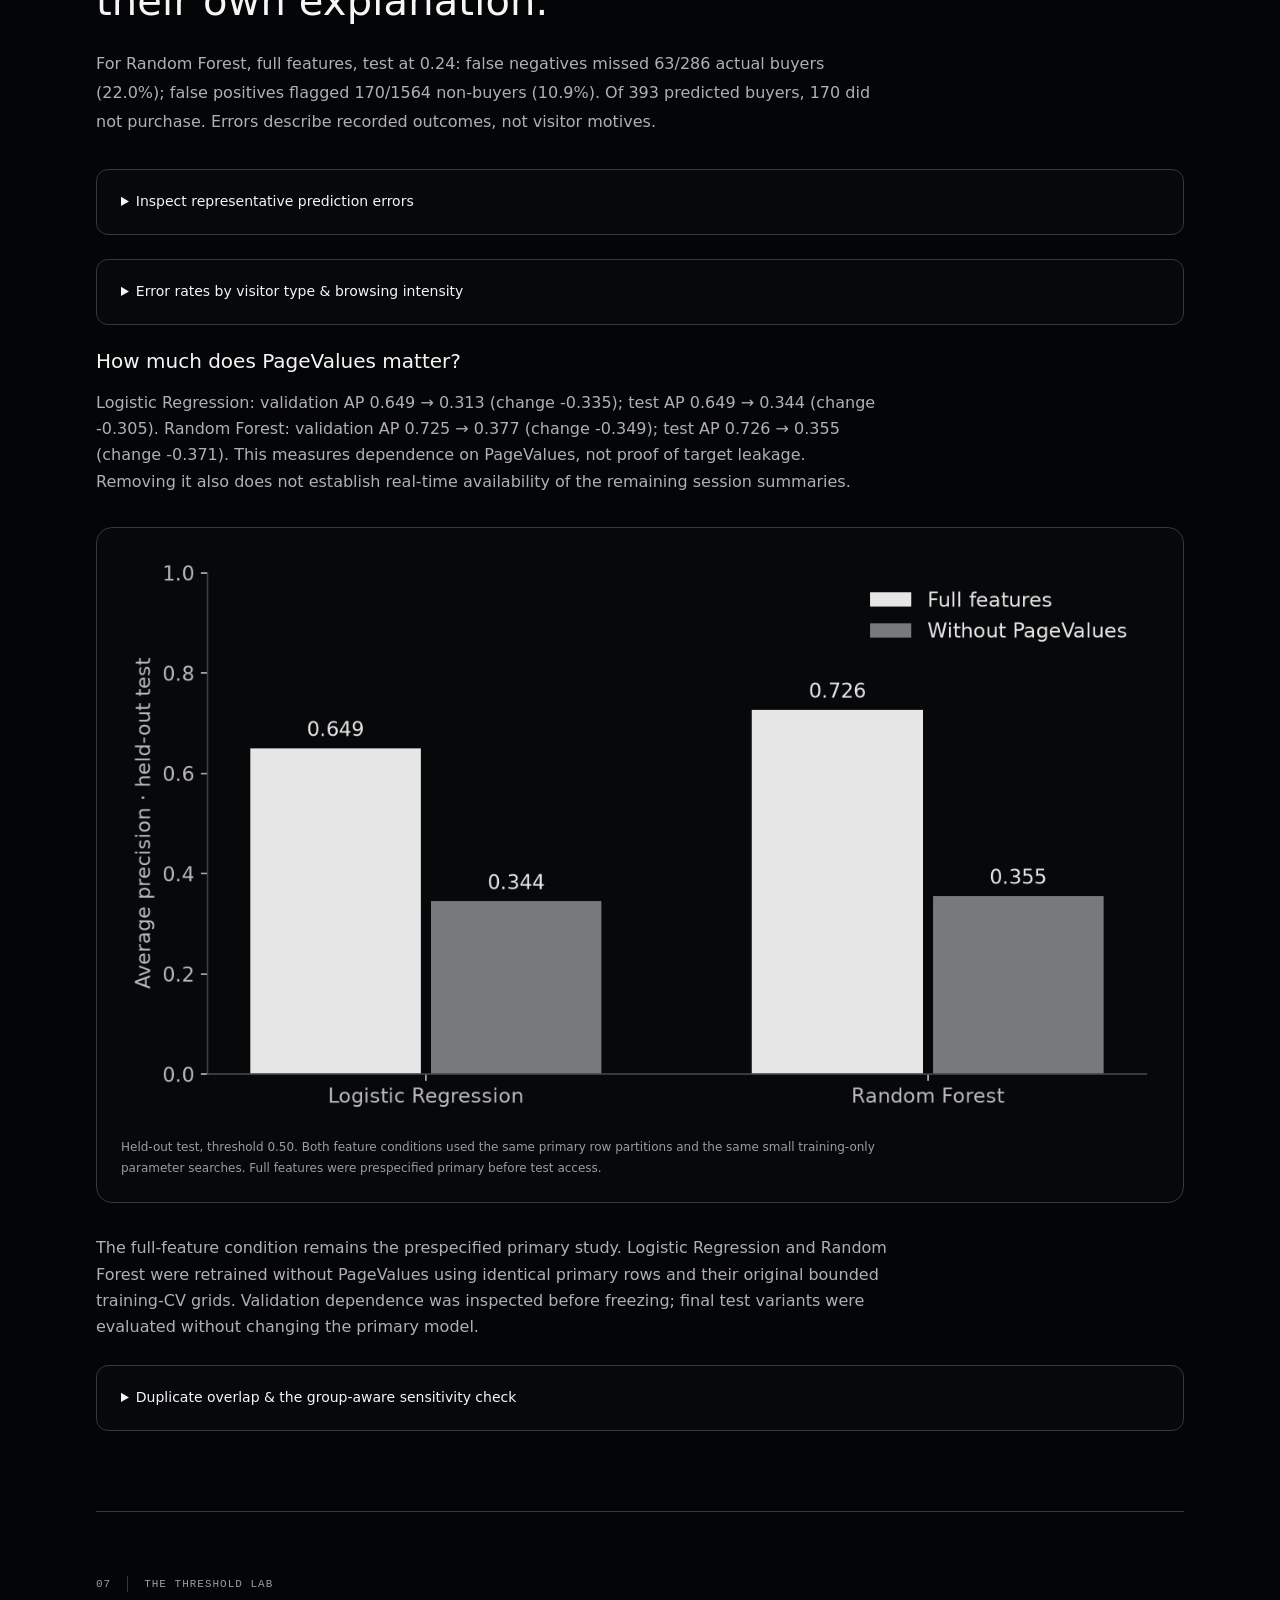
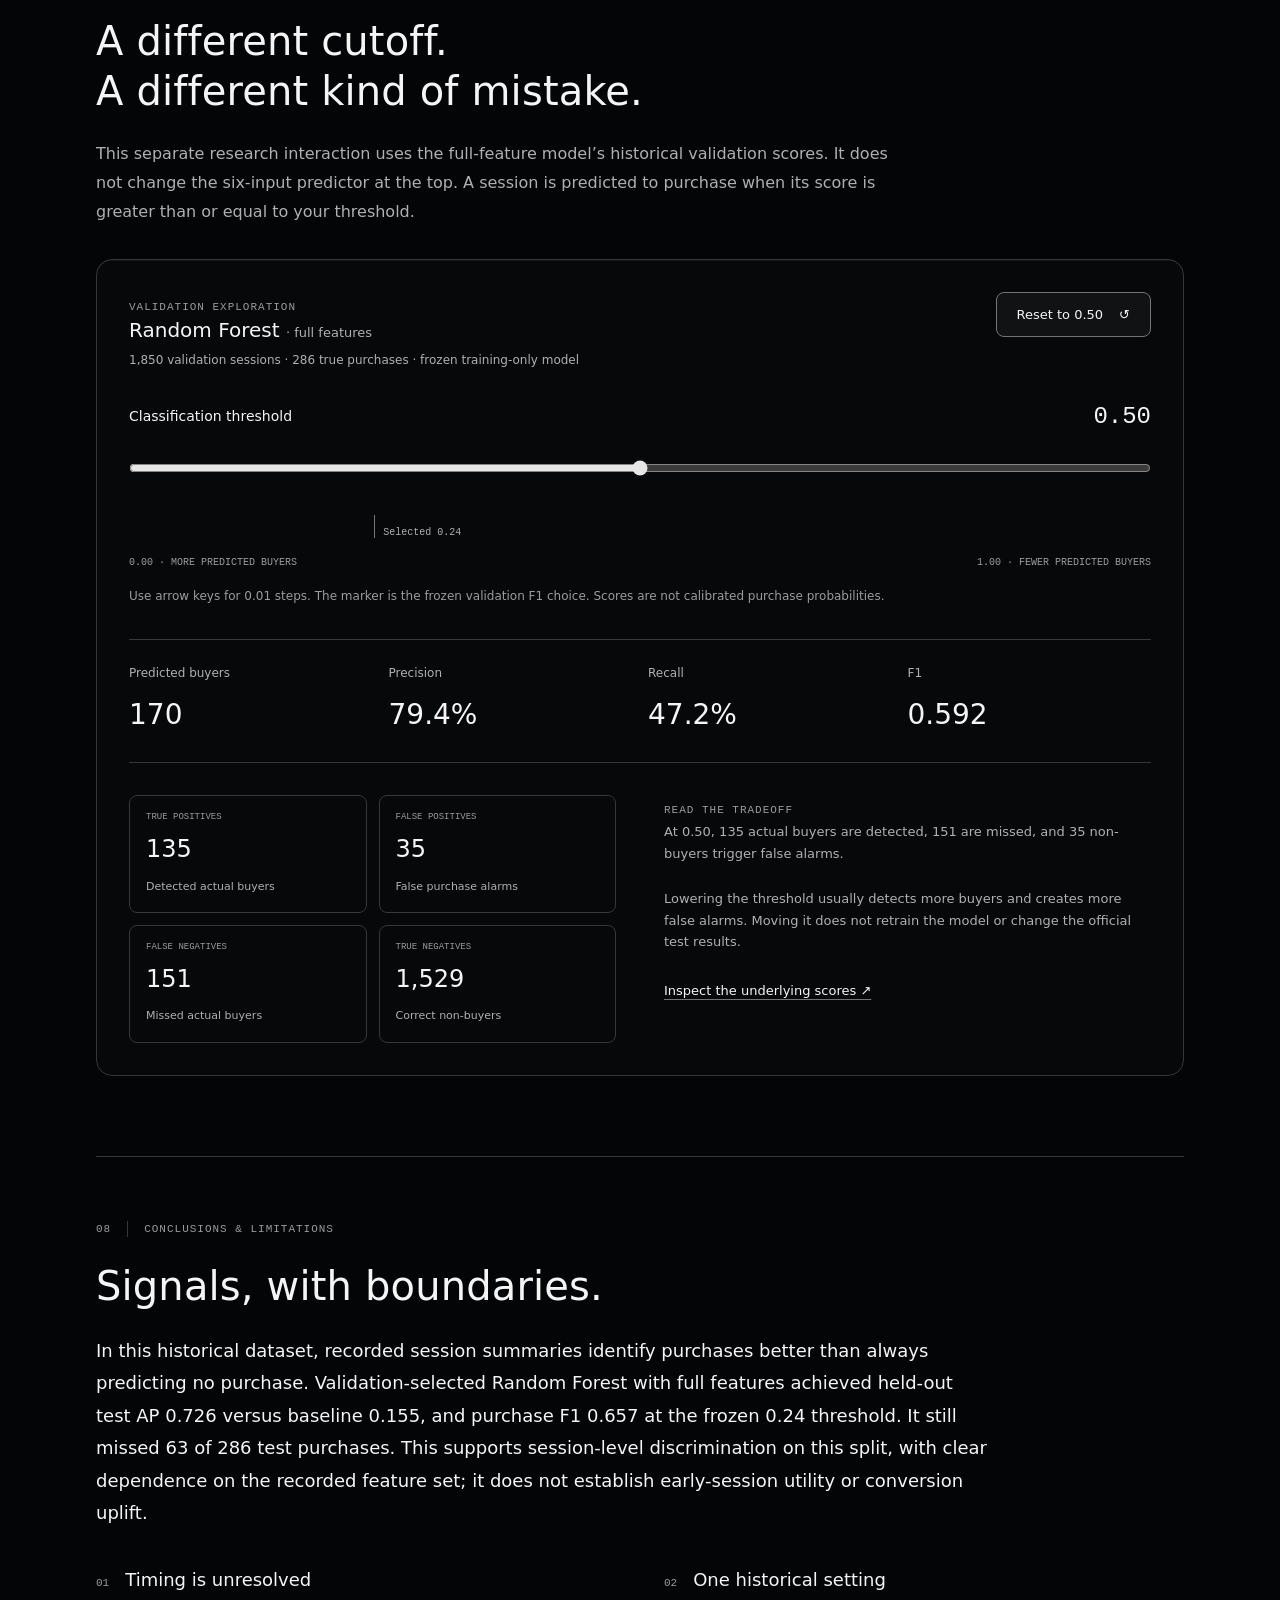
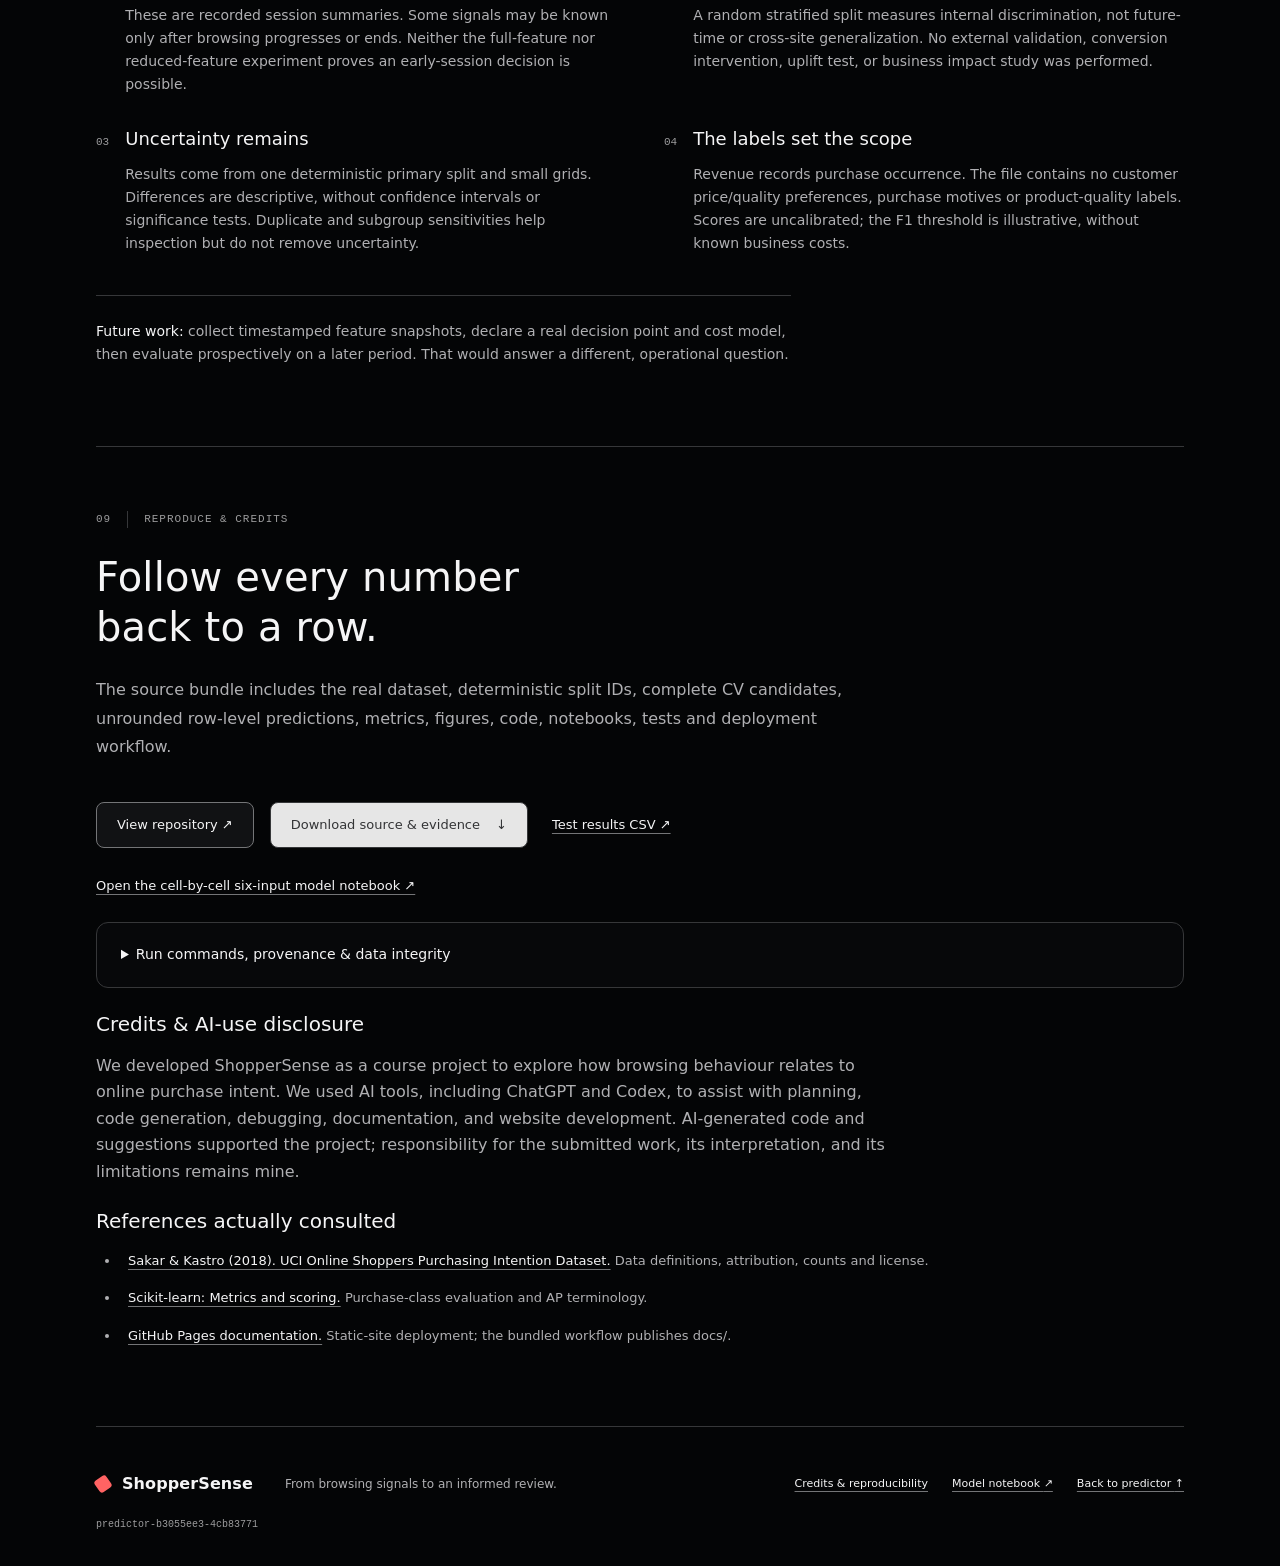
==== commit 5f03529a: "Rename the next investigation label to Future work" ====
--- a/docs/index.html
+++ b/docs/index.html
@@ -165,7 +165,7 @@
 <section id="conclusions" class="section">
   <div class="section-label"><span>08</span> CONCLUSIONS &amp; LIMITATIONS</div><h2>Signals, with boundaries.</h2><p class="conclusion-lead">In this historical dataset, recorded session summaries identify purchases better than always predicting no purchase. Validation-selected Random Forest with full features achieved held-out test AP 0.726 versus baseline 0.155, and purchase F1 0.657 at the frozen 0.24 threshold. It still missed 63 of 286 test purchases. This supports session-level discrimination on this split, with clear dependence on the recorded feature set; it does not establish early-session utility or conversion uplift.</p>
   <div class="limitations"><article><span>01</span><div><h3>Timing is unresolved</h3><p>These are recorded session summaries. Some signals may be known only after browsing progresses or ends. Neither the full-feature nor reduced-feature experiment proves an early-session decision is possible.</p></div></article><article><span>02</span><div><h3>One historical setting</h3><p>A random stratified split measures internal discrimination, not future-time or cross-site generalization. No external validation, conversion intervention, uplift test, or business impact study was performed.</p></div></article><article><span>03</span><div><h3>Uncertainty remains</h3><p>Results come from one deterministic primary split and small grids. Differences are descriptive, without confidence intervals or significance tests. Duplicate and subgroup sensitivities help inspection but do not remove uncertainty.</p></div></article><article><span>04</span><div><h3>The labels set the scope</h3><p>Revenue records purchase occurrence. The file contains no customer price/quality preferences, purchase motives or product-quality labels. Scores are uncalibrated; the F1 threshold is illustrative, without known business costs.</p></div></article></div>
-  <p class="next-step"><strong>A sensible next investigation:</strong> collect timestamped feature snapshots, declare a real decision point and cost model, then evaluate prospectively on a later period. That would answer a different, operational question.</p>
+  <p class="next-step"><strong>Future work:</strong> collect timestamped feature snapshots, declare a real decision point and cost model, then evaluate prospectively on a later period. That would answer a different, operational question.</p>
 </section>
 
 <section id="reproduce" class="section">
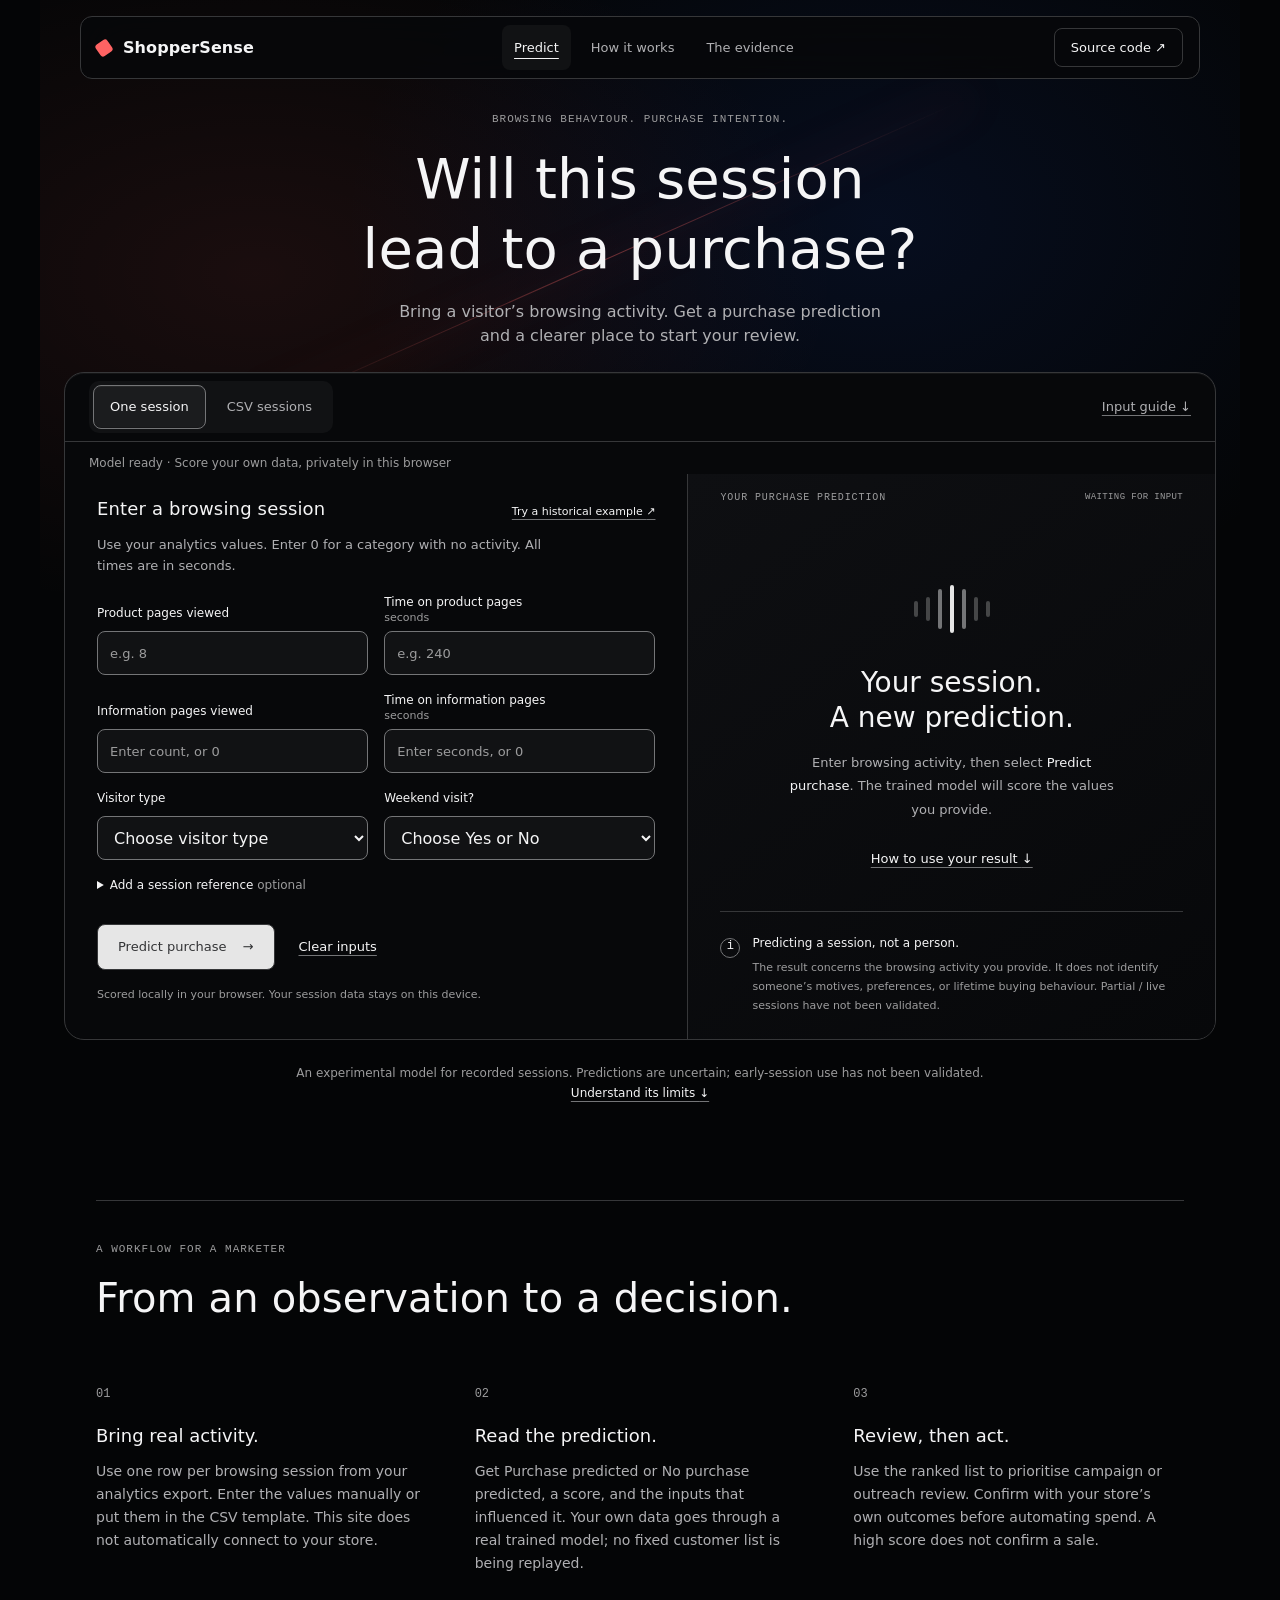
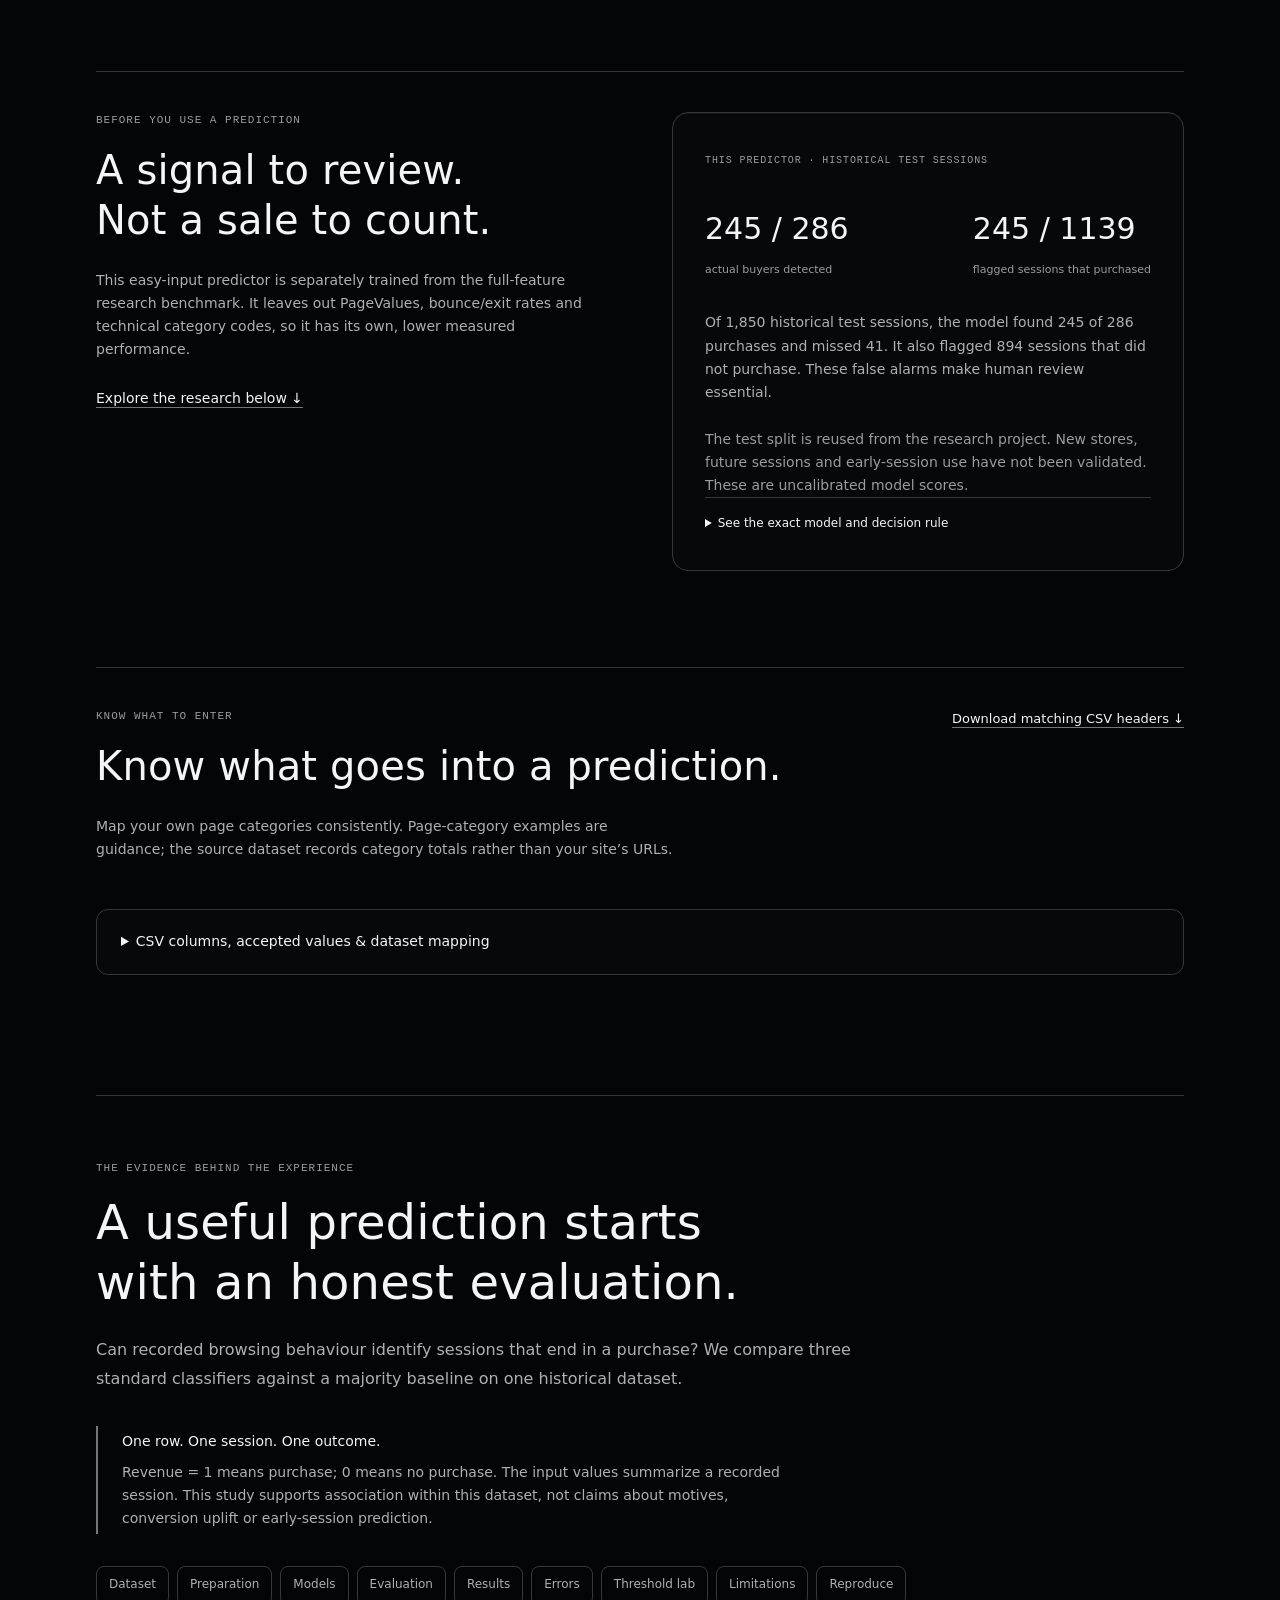
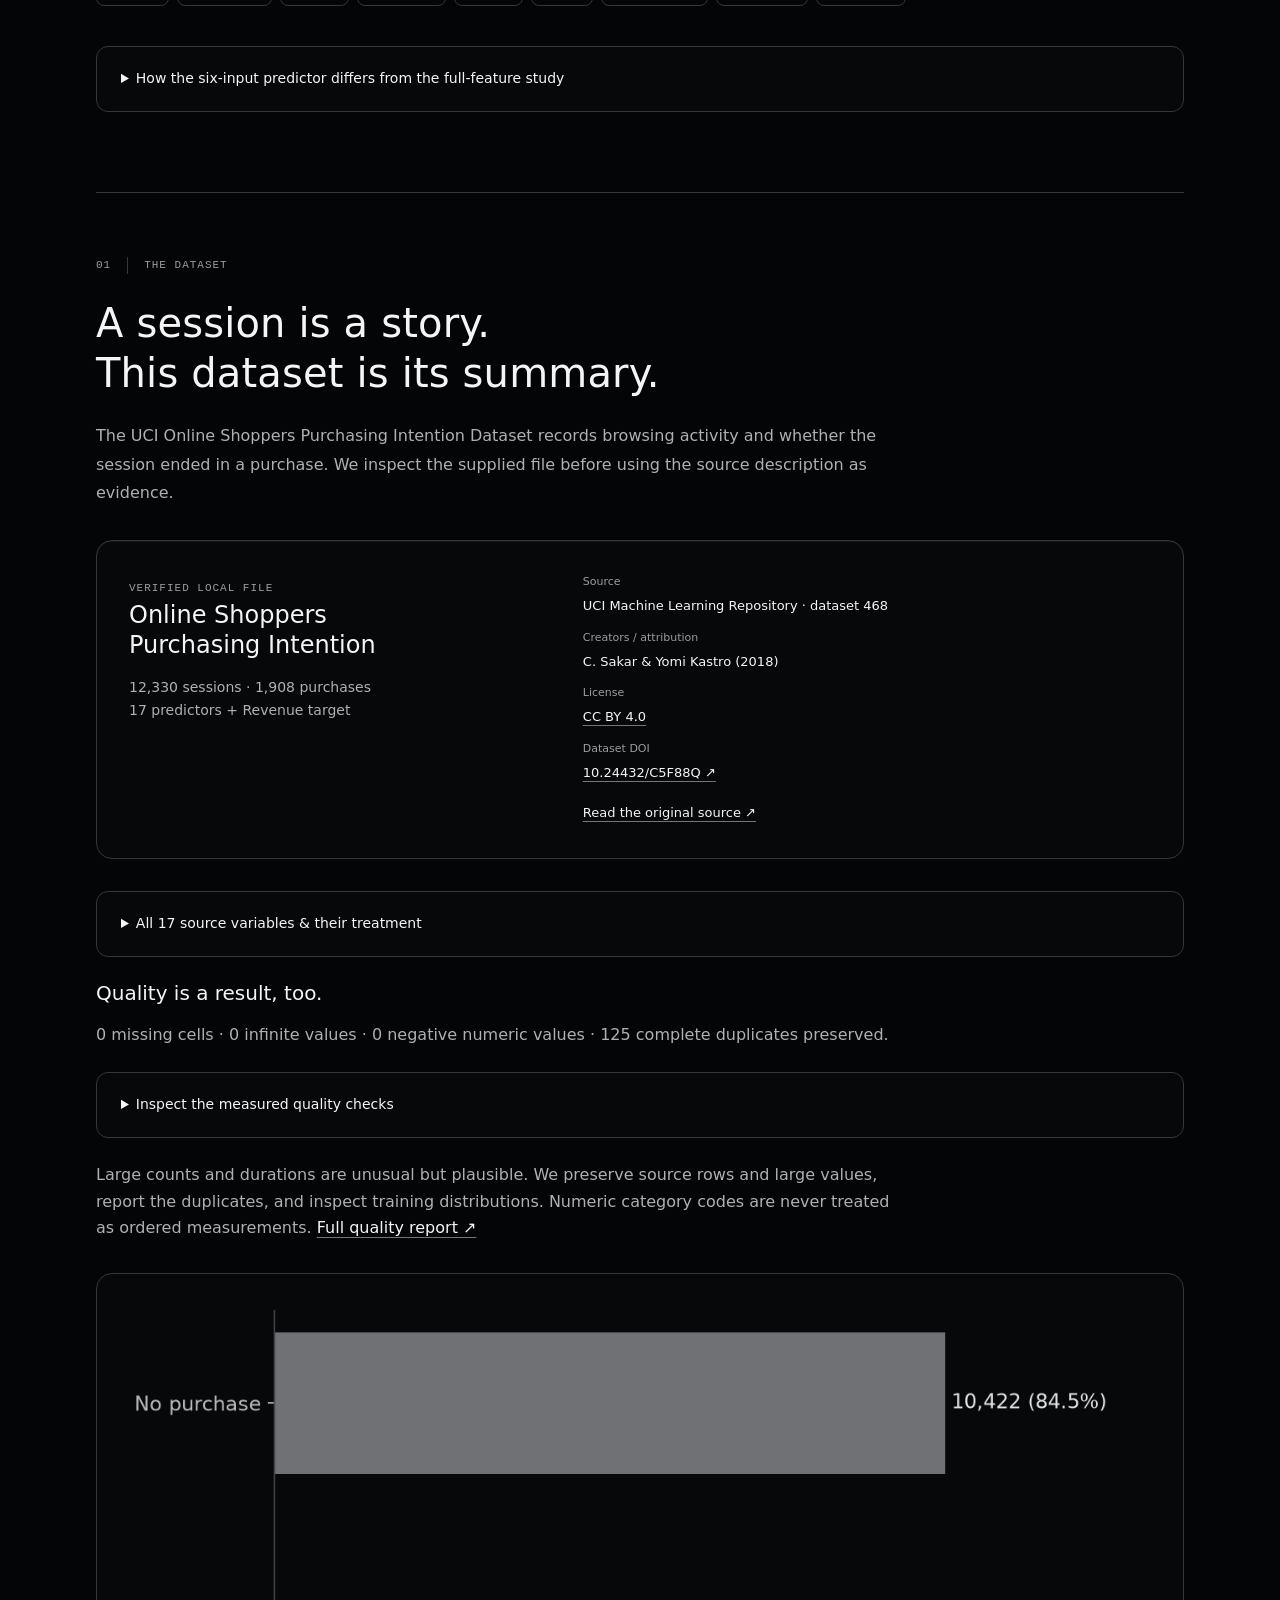
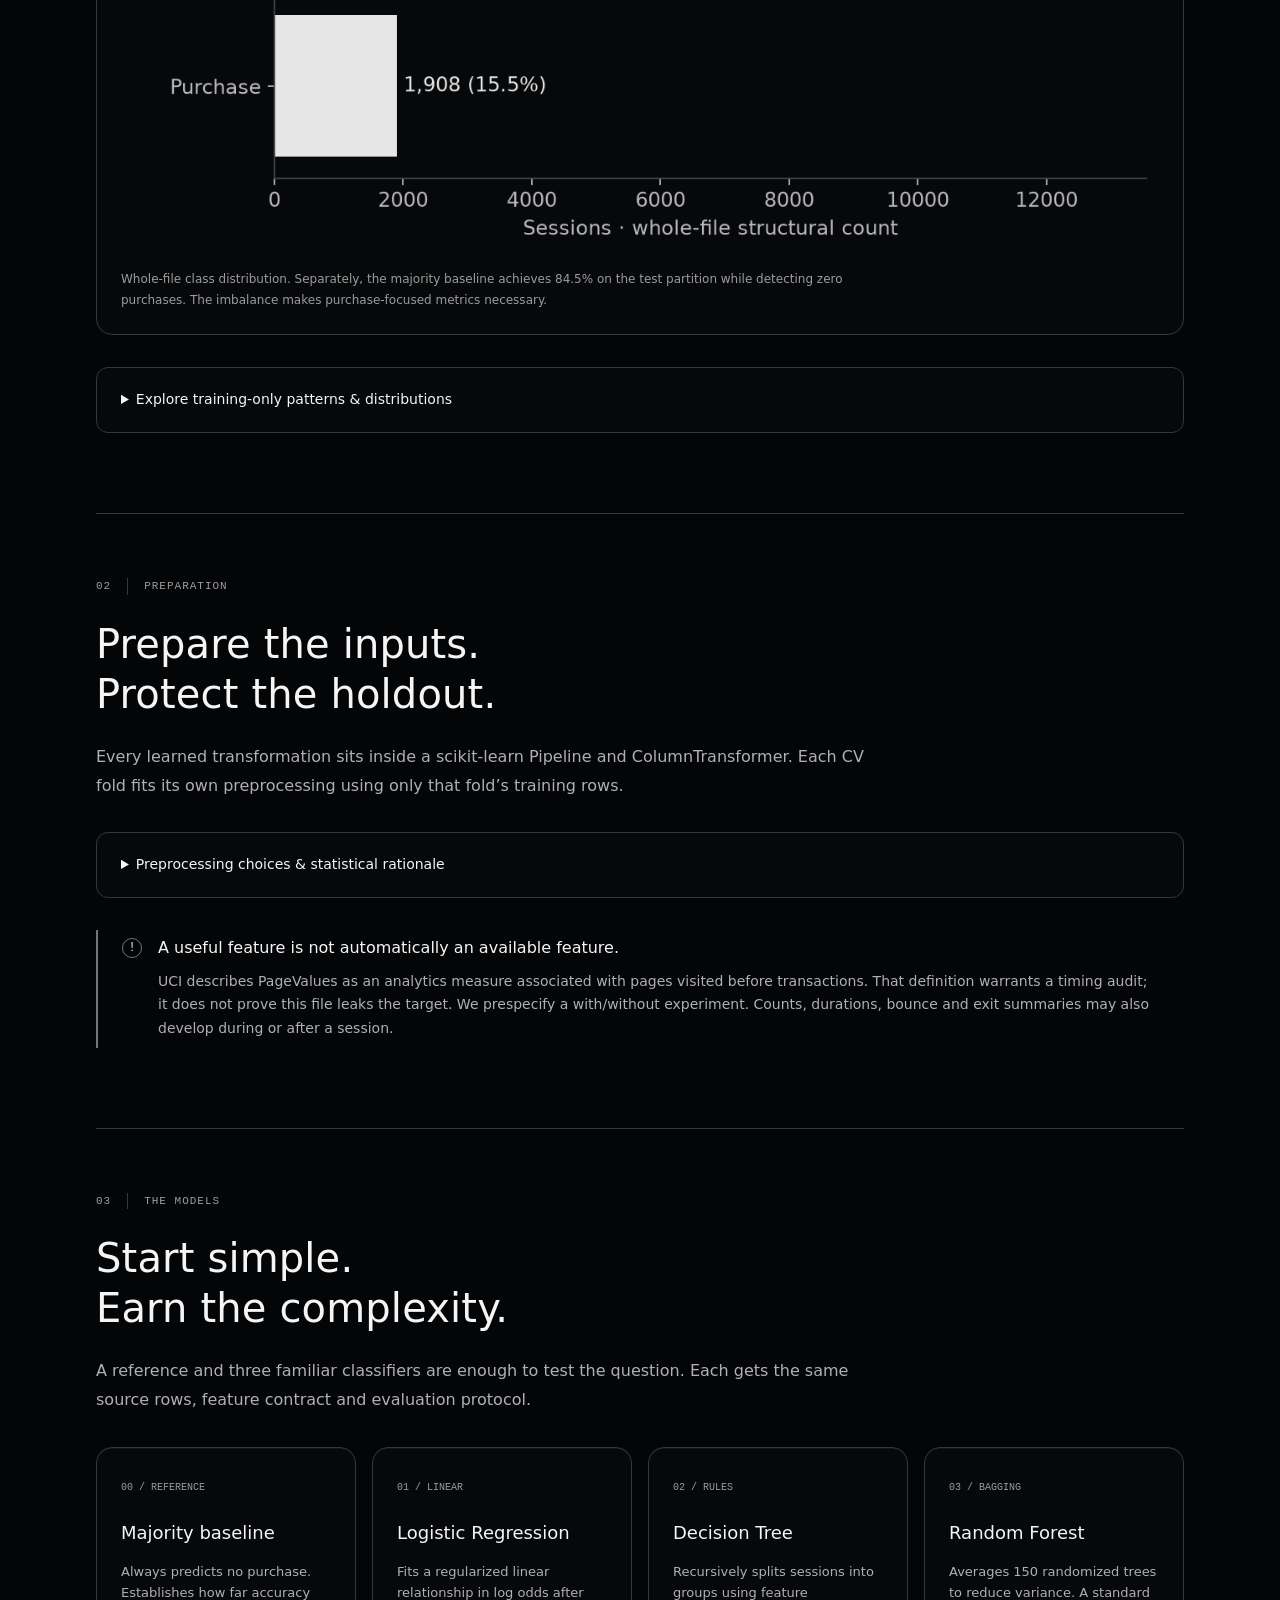
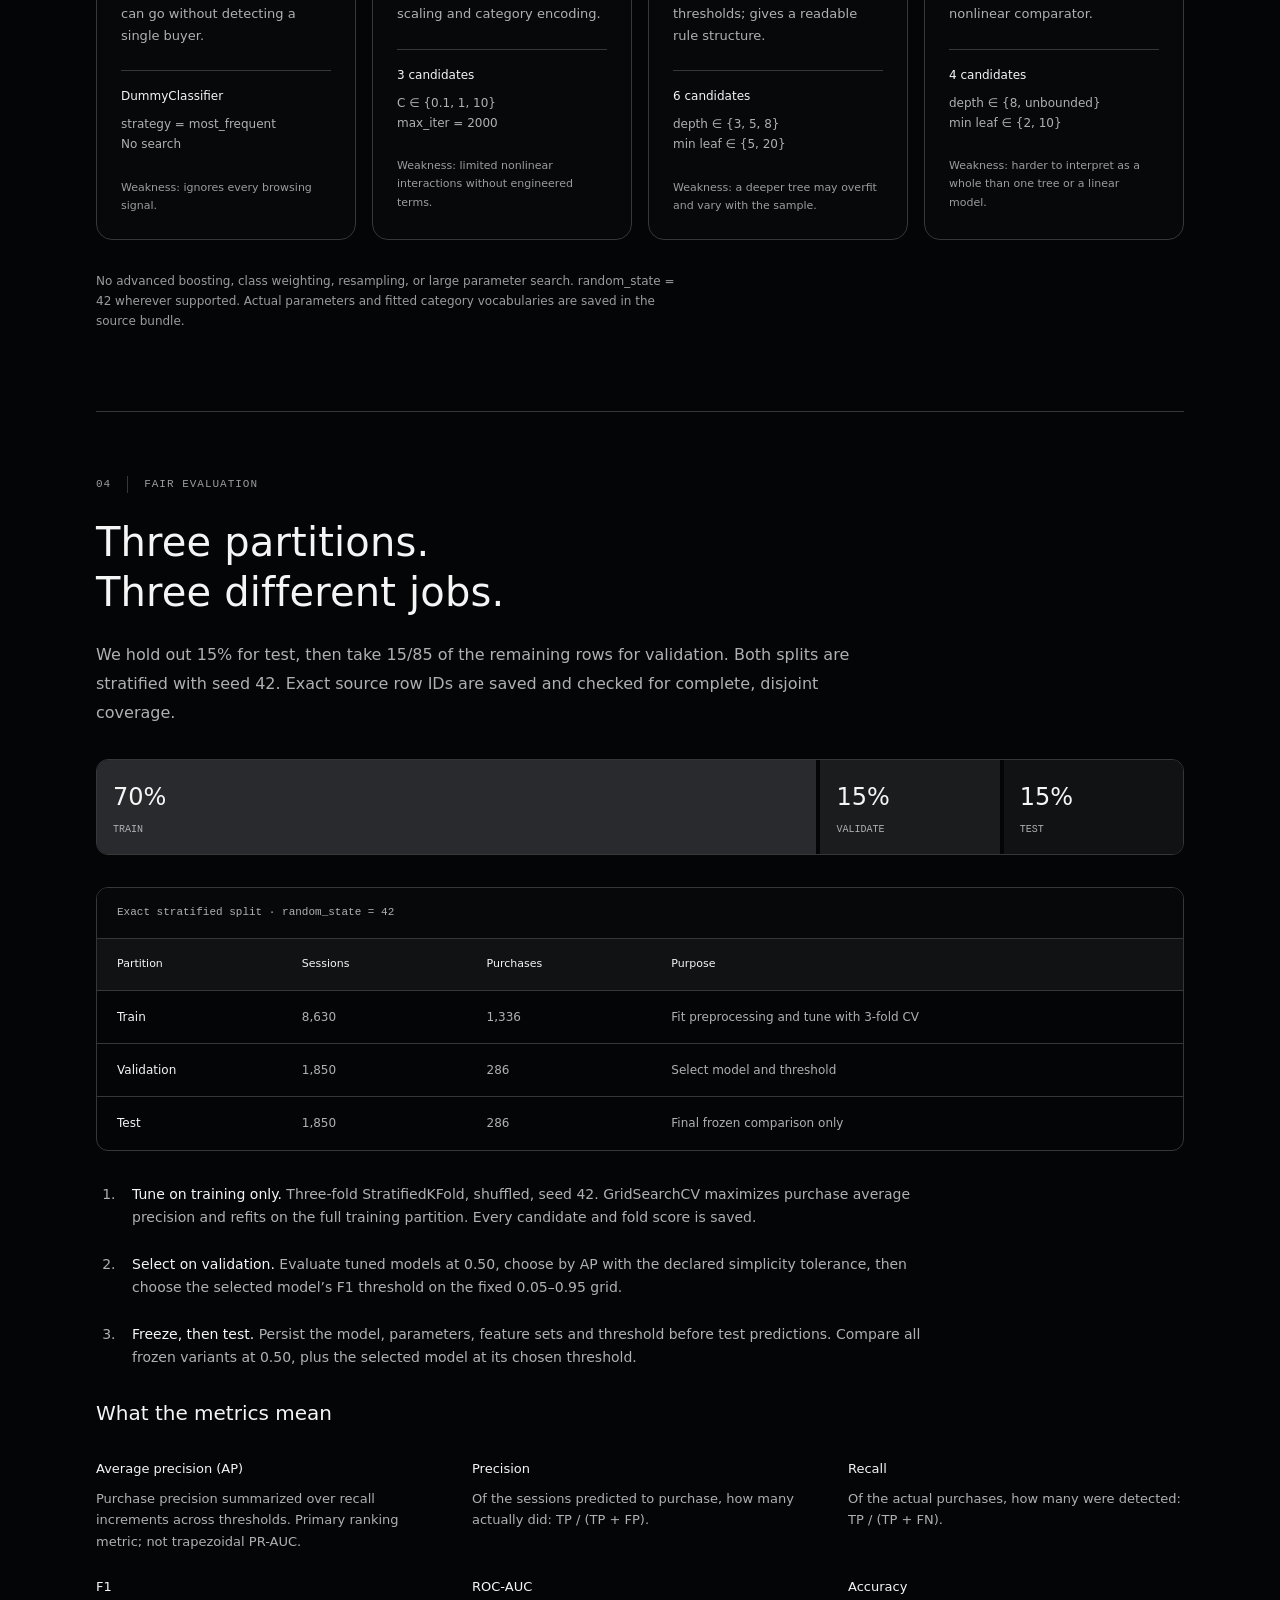
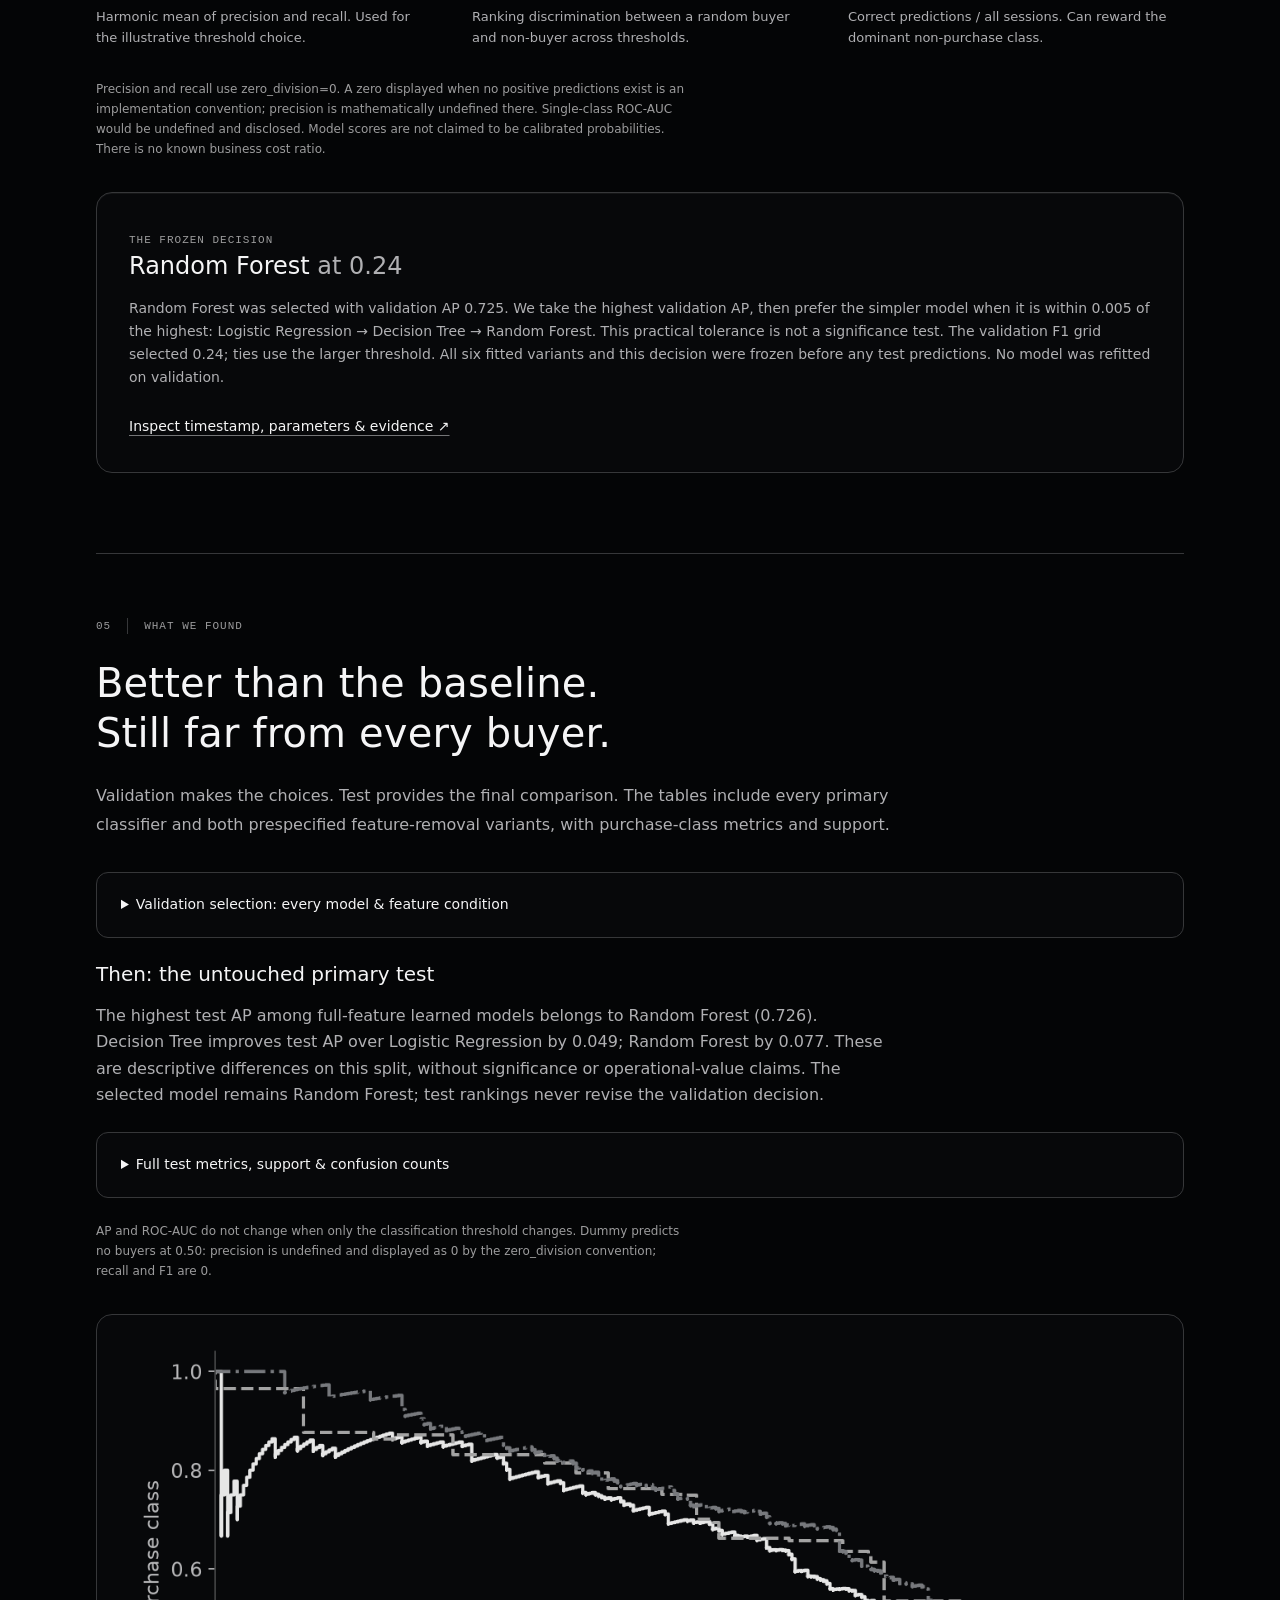
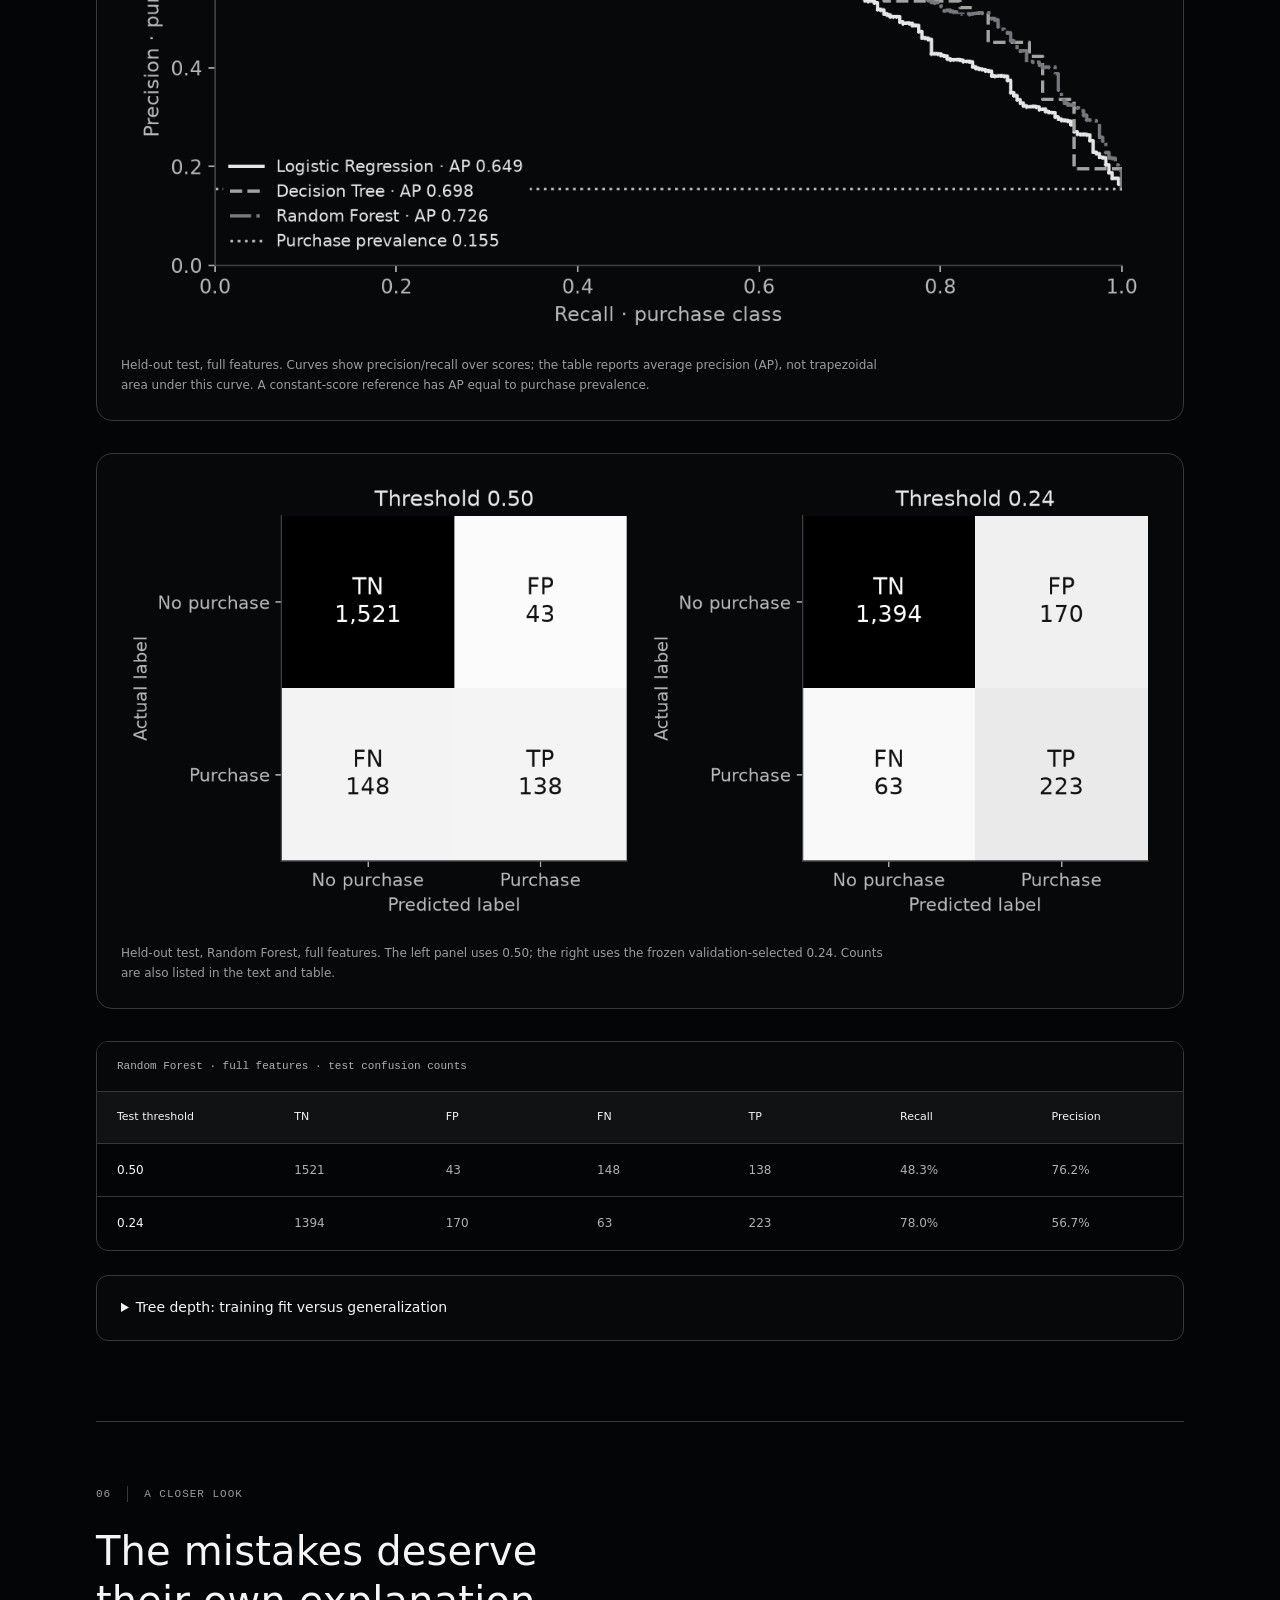
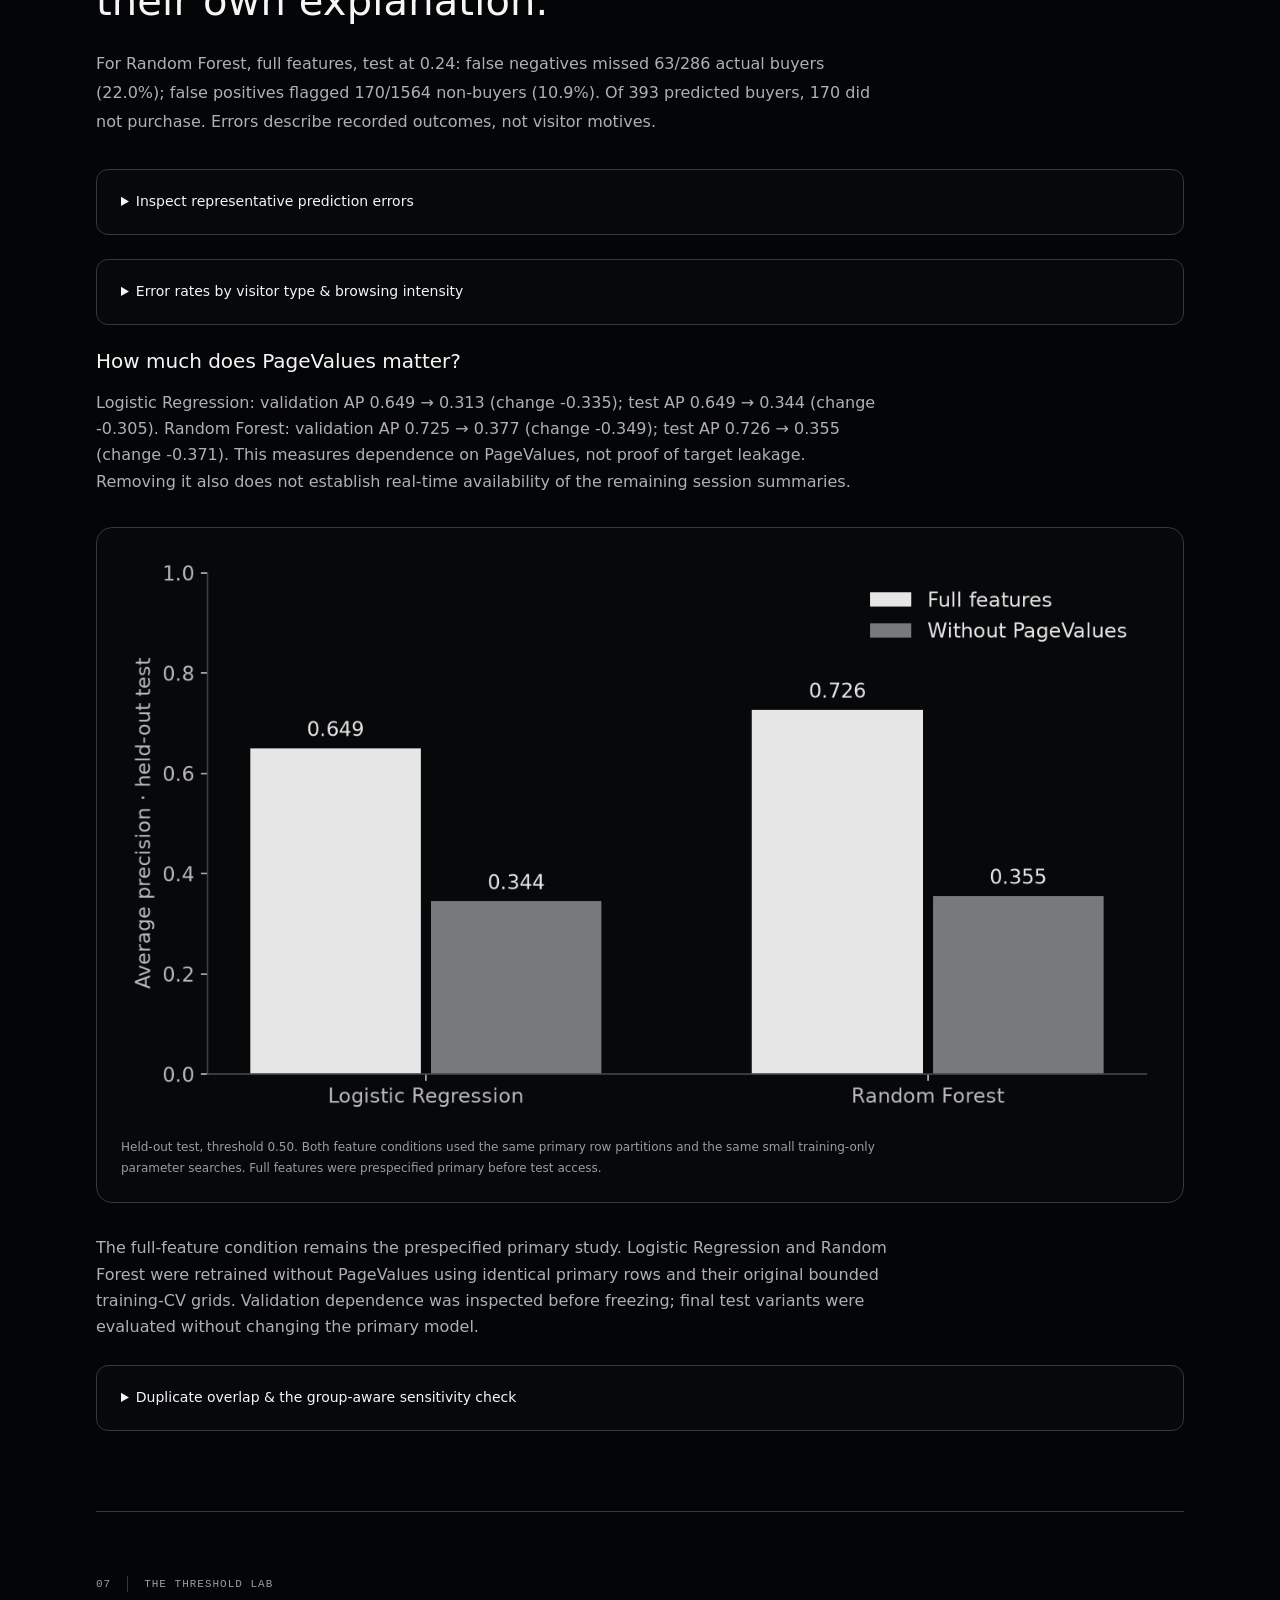
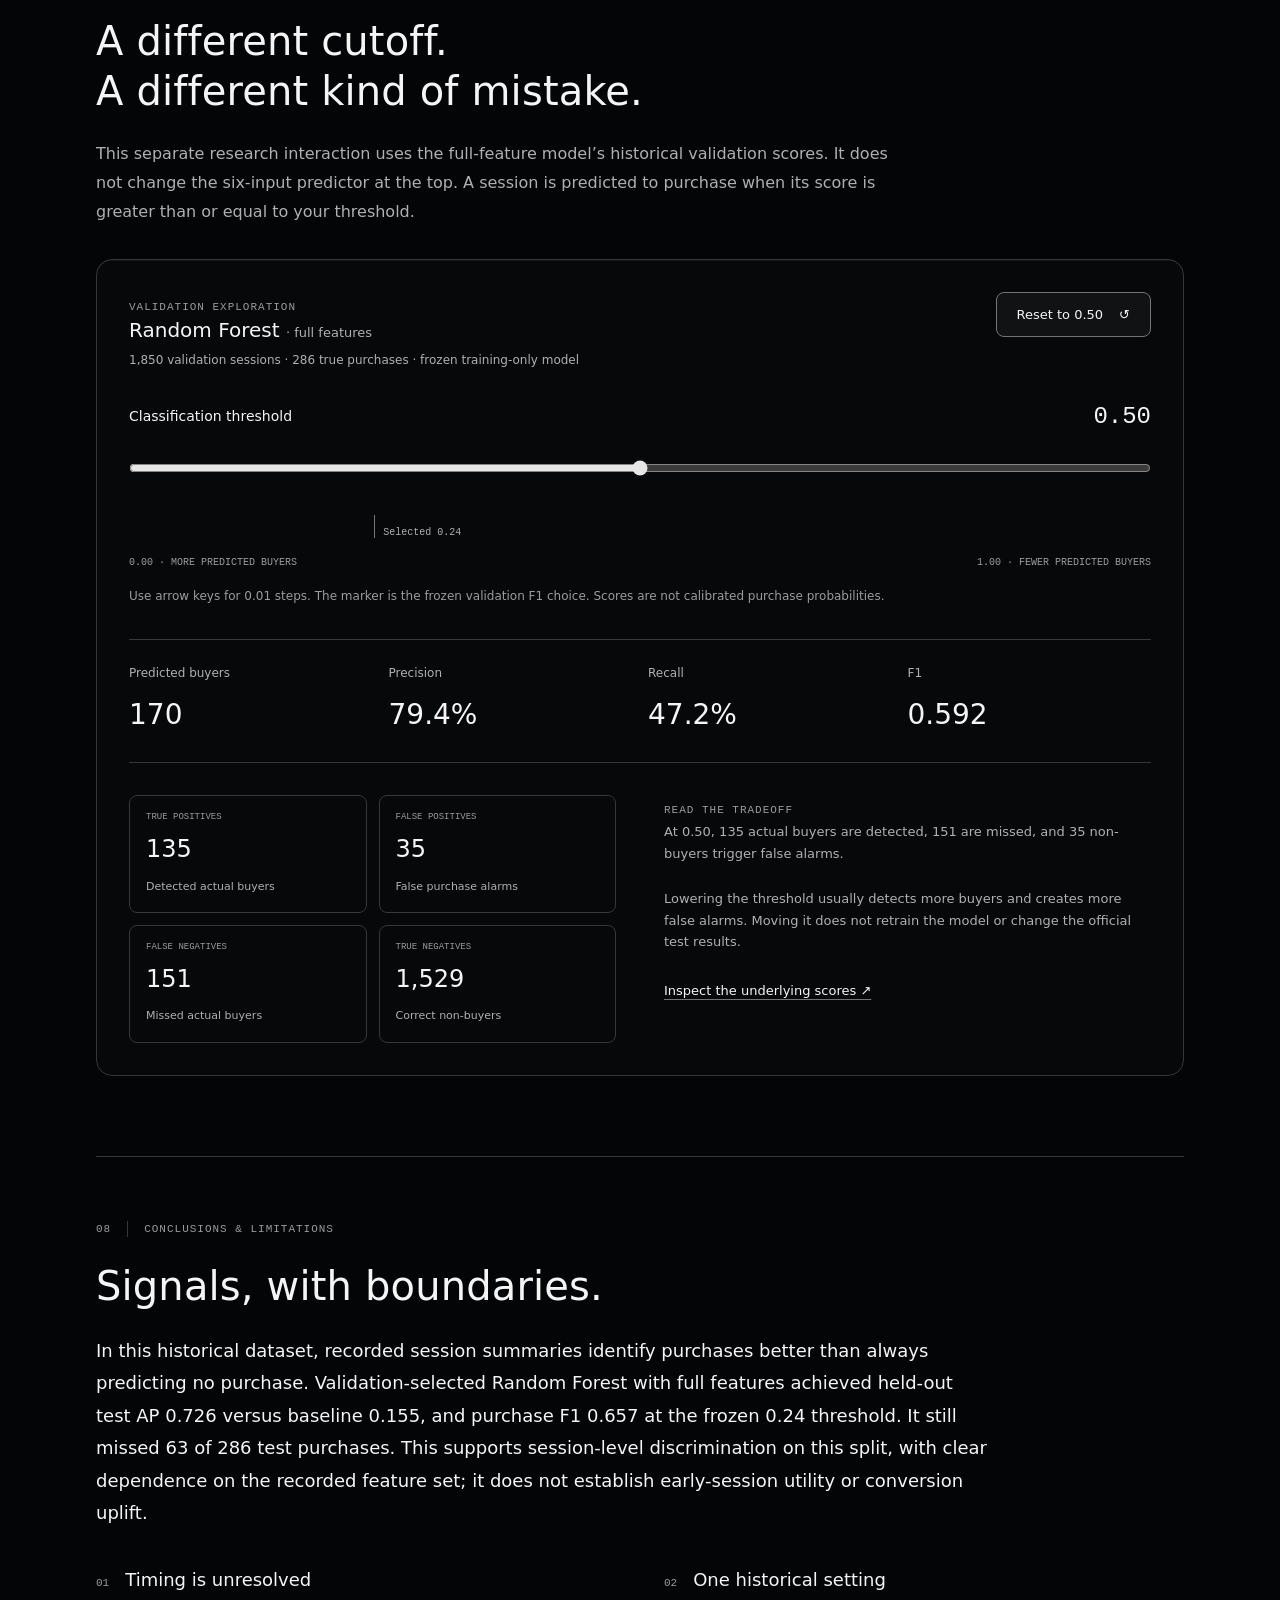
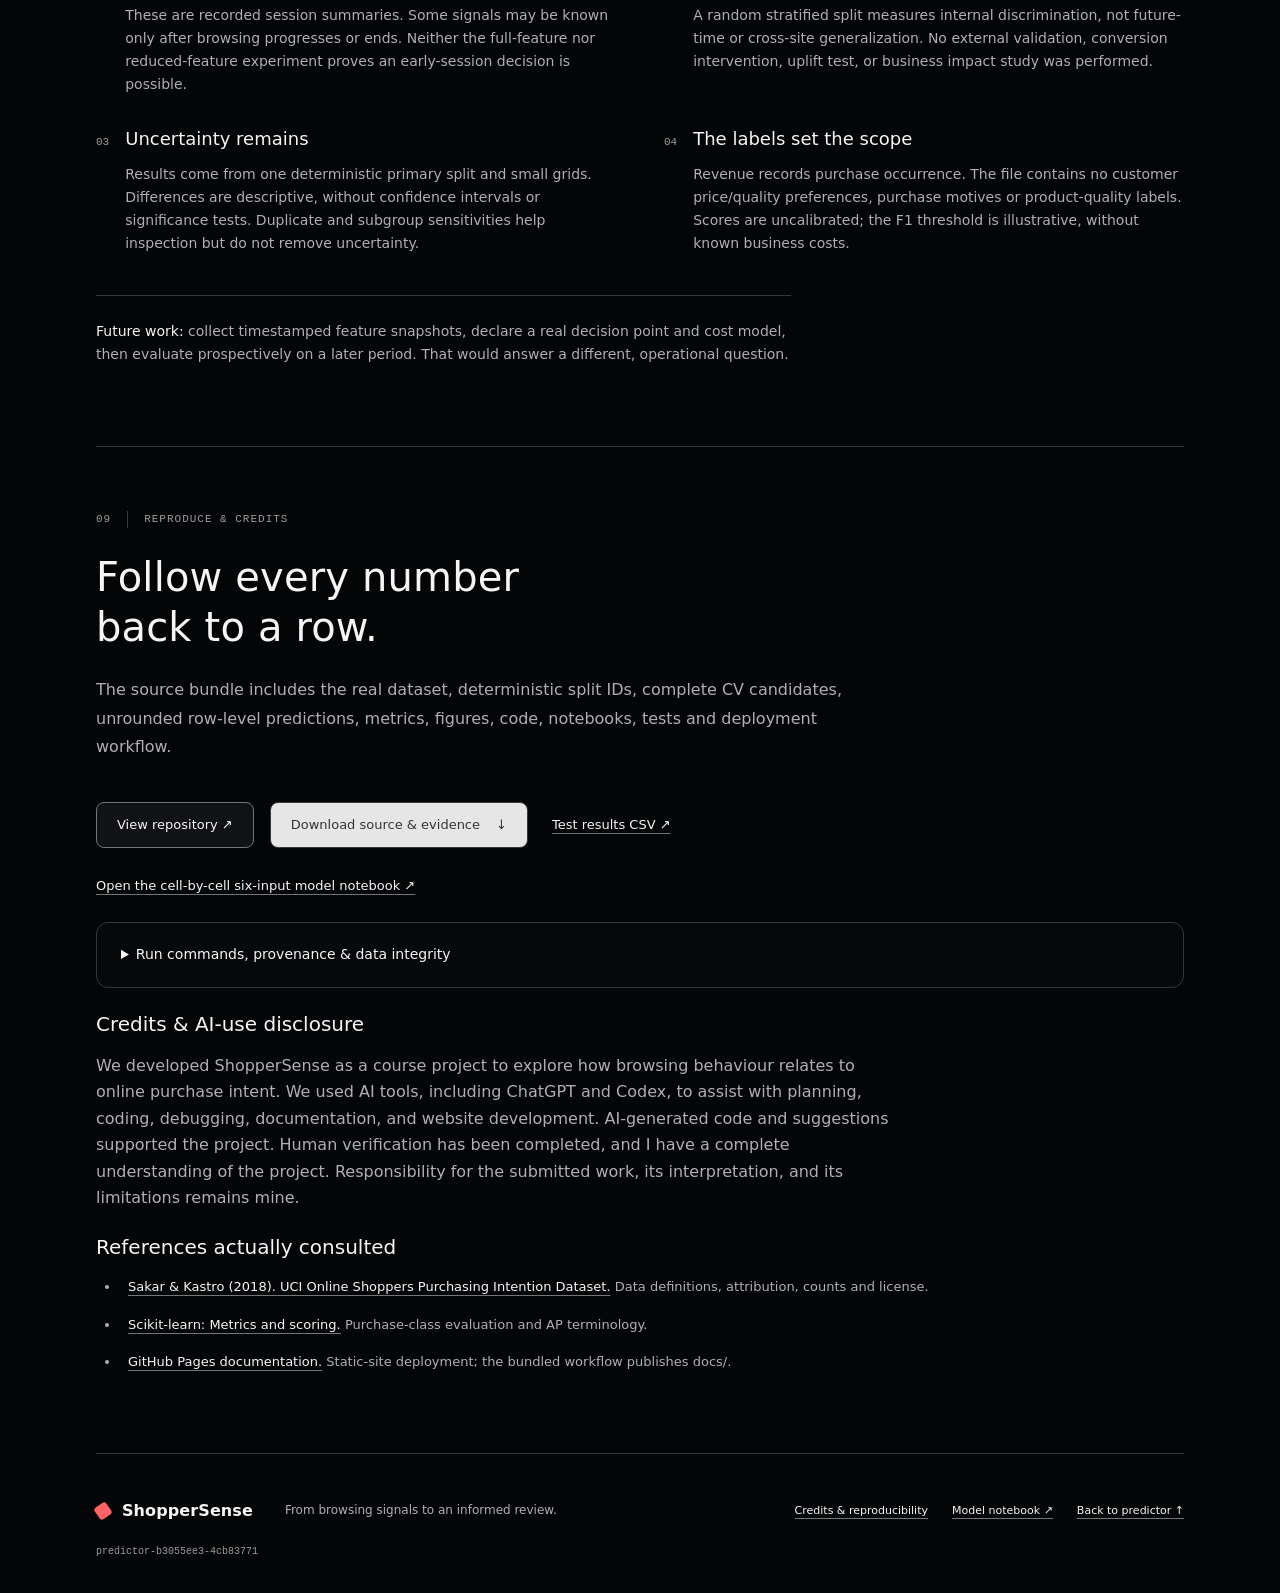
==== commit 17e9f8f4: "Remove obsolete specification and update project credits" ====
--- a/docs/index.html
+++ b/docs/index.html
@@ -181,7 +181,7 @@
   <p>The measured model-training and evaluation stage took 232.9 seconds on the implementation machine; runtime depends on hardware. Notebooks 01 and 02 inspect the research artifacts through shared source functions. Notebook 03 trains and evaluates all four six-input models in separate executed cells; its outputs are checked against the deployed model. Run instructions and the exact dependency lock are included in the README.</p>
   <p><strong>Saved research model run:</strong> <code>ss-b3055ee3-c246965f</code>. This redesigned page and its figures are generated from that frozen run's saved results. Presentation changes do not retrain the model or replace its recorded training-source identifier.</p>
   <p><strong>Data integrity:</strong> <code class="hash">b3055ee355f59134d851d32641183cb4a8b45def7124d2f50442a042f358e0d9</code></p><p>Dataset source metadata and CC BY 4.0 attribution were checked on 16 November 2026. The file was supplied locally; its original retrieval date is unknown. The checksum identifies the supplied bytes; it is not a claim of byte-for-byte comparison against a newly downloaded UCI archive.</p>
-  </details><h3>Credits &amp; AI-use disclosure</h3><p>We developed ShopperSense as a course project to explore how browsing behaviour relates to online purchase intent. We used AI tools, including ChatGPT and Codex, to assist with planning, code generation, debugging, documentation, and website development. AI-generated code and suggestions supported the project; responsibility for the submitted work, its interpretation, and its limitations remains mine.</p>
+  </details><h3>Credits &amp; AI-use disclosure</h3><p>We developed ShopperSense as a course project to explore how browsing behaviour relates to online purchase intent. We used AI tools, including ChatGPT and Codex, to assist with planning, coding, debugging, documentation, and website development. AI-generated code and suggestions supported the project. Human verification has been completed, and I have a complete understanding of the project. Responsibility for the submitted work, its interpretation, and its limitations remains mine.</p>
   <h3>References actually consulted</h3><ul class="references"><li><a href="https://archive.ics.uci.edu/dataset/468/online+shoppers+purchasing+intention+dataset">Sakar &amp; Kastro (2018). UCI Online Shoppers Purchasing Intention Dataset.</a> Data definitions, attribution, counts and license.</li><li><a href="https://scikit-learn.org/stable/modules/model_evaluation.html">Scikit-learn: Metrics and scoring.</a> Purchase-class evaluation and AP terminology.</li><li><a href="https://docs.github.com/en/pages/getting-started-with-github-pages/what-is-github-pages">GitHub Pages documentation.</a> Static-site deployment; the bundled workflow publishes docs/.</li></ul>
 </section>
 </div>
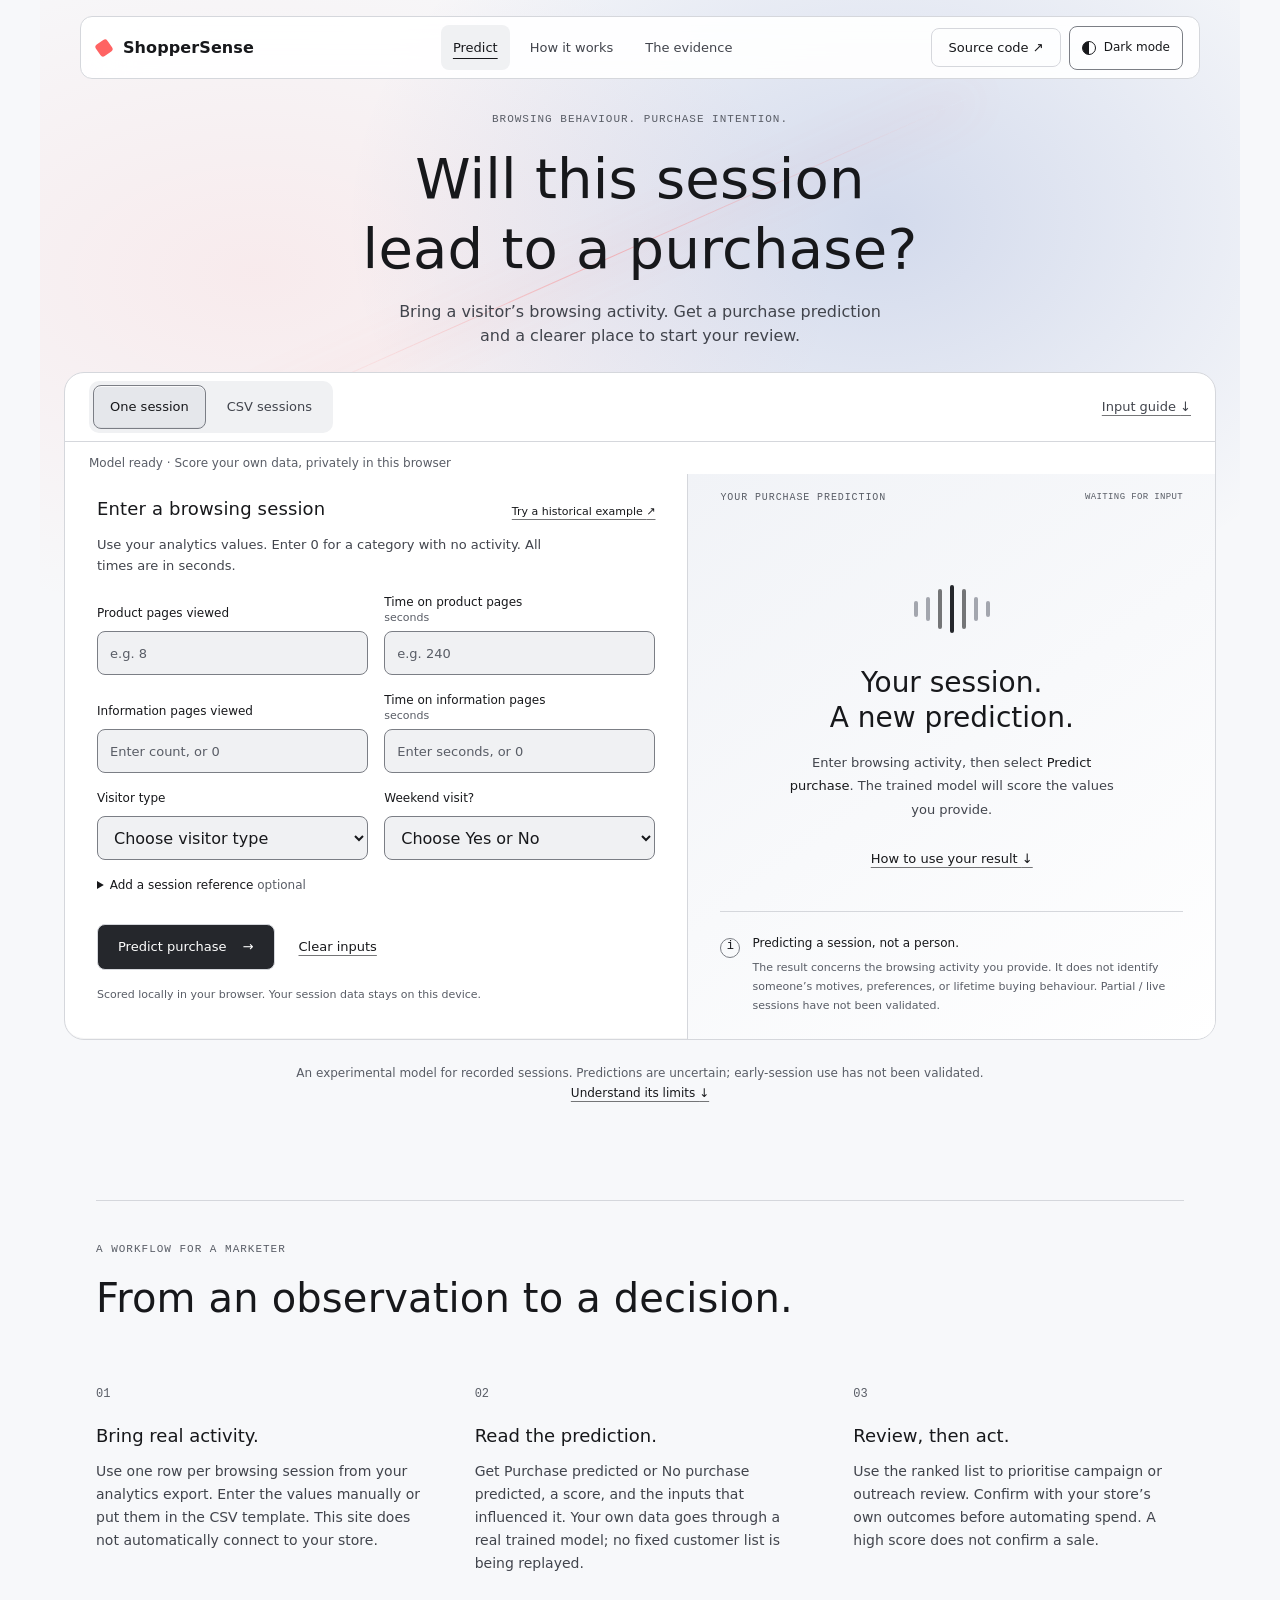
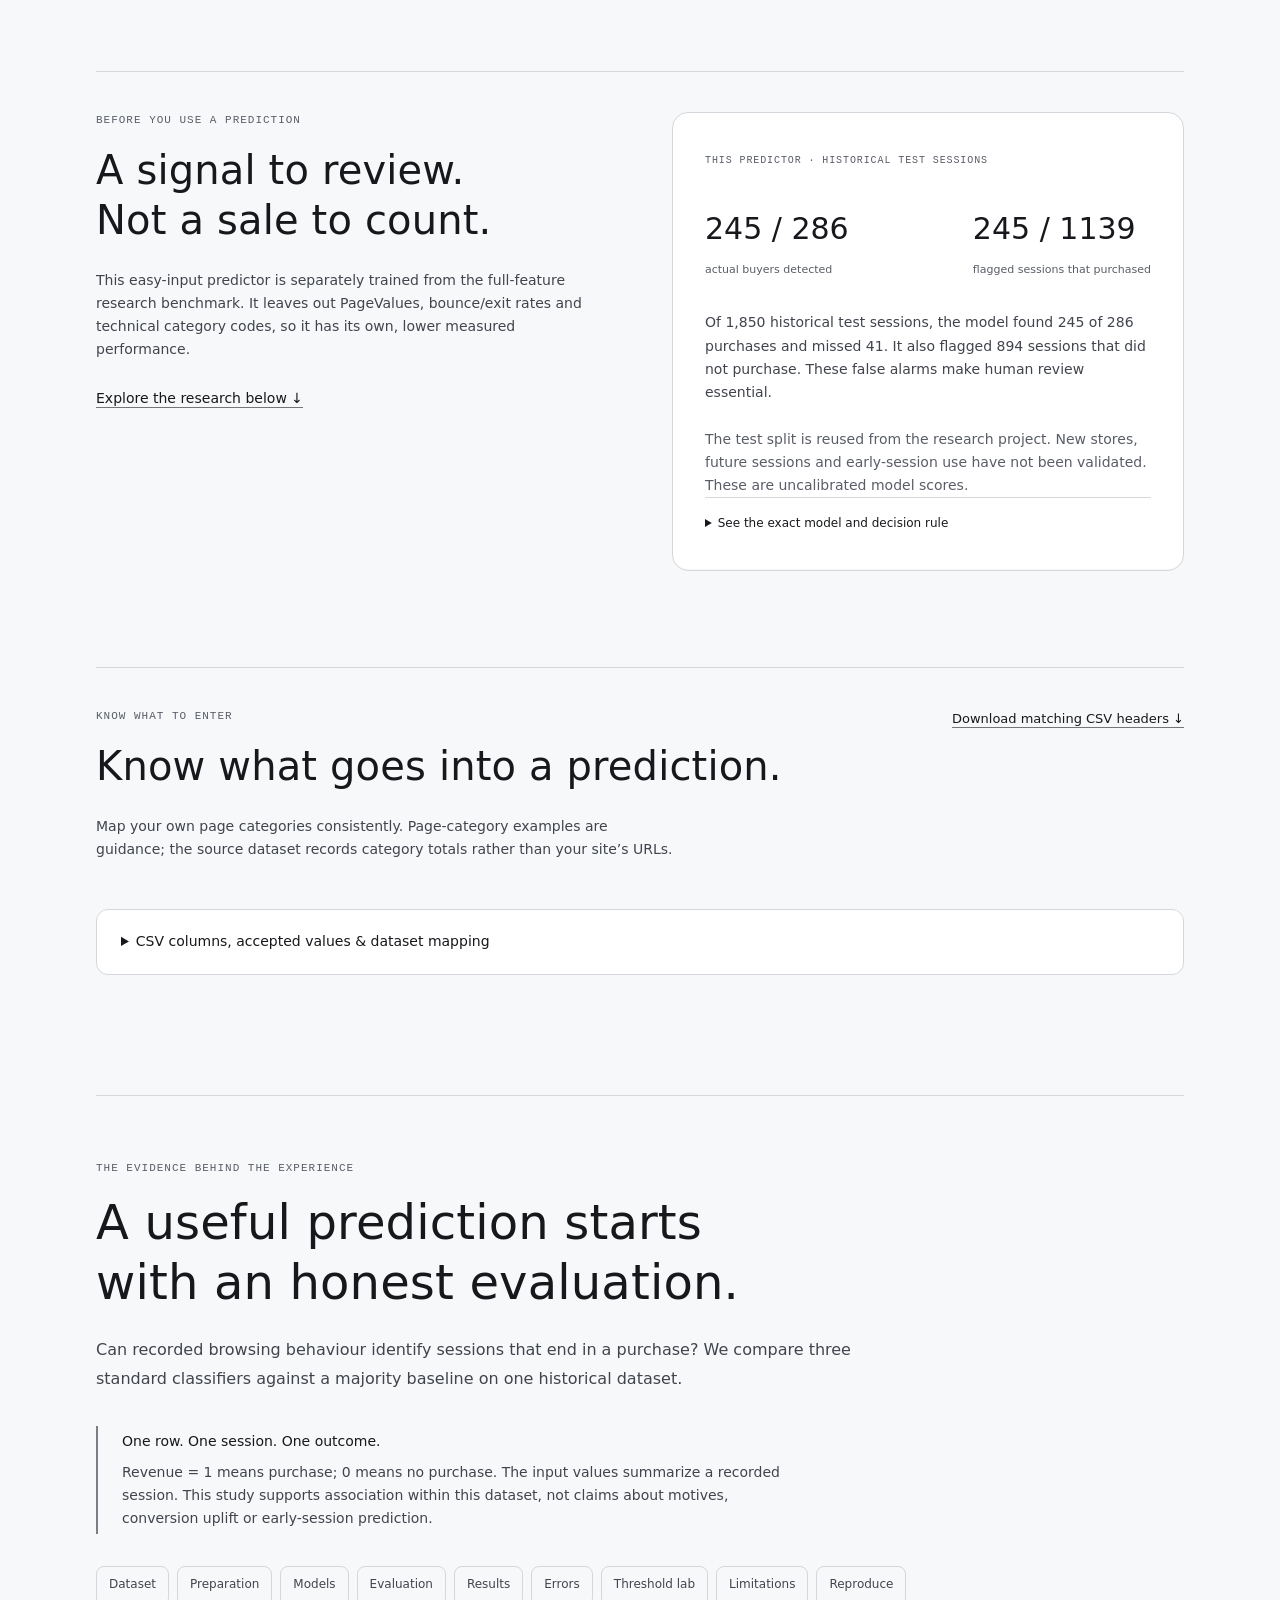
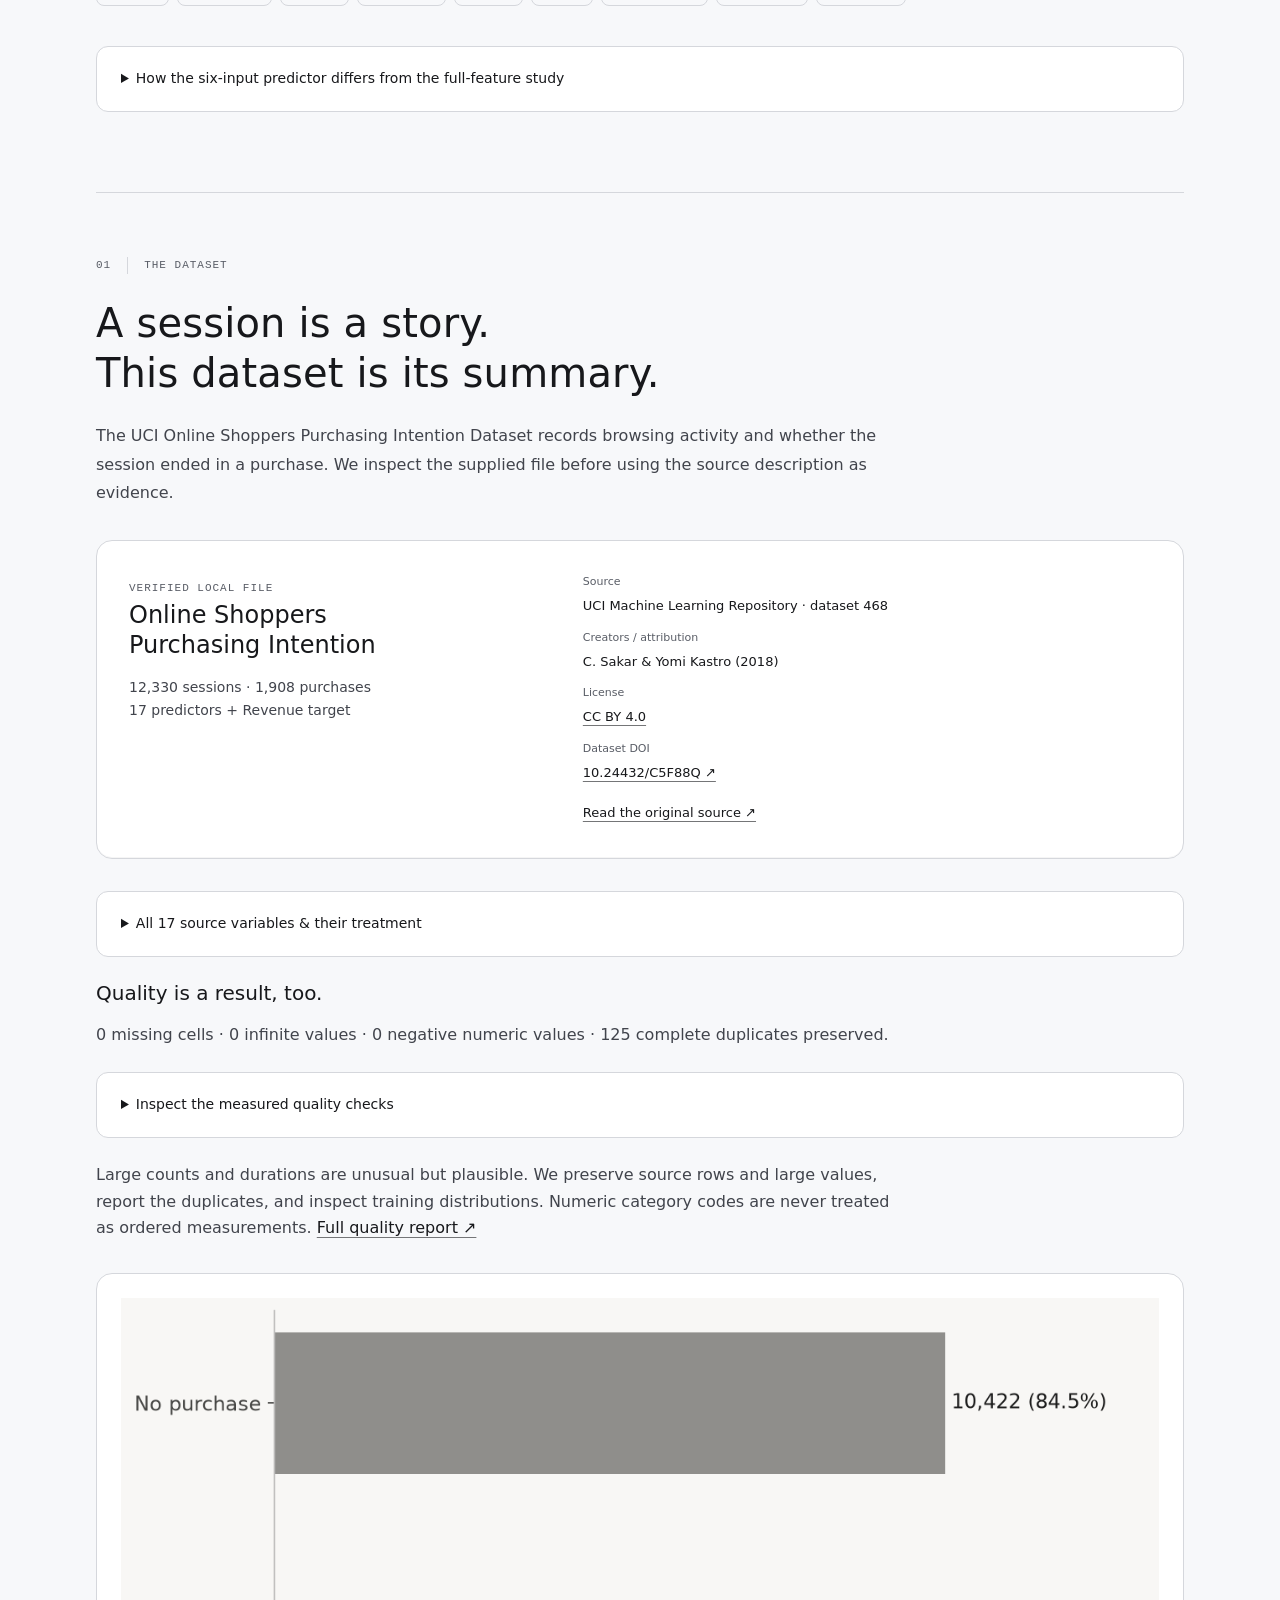
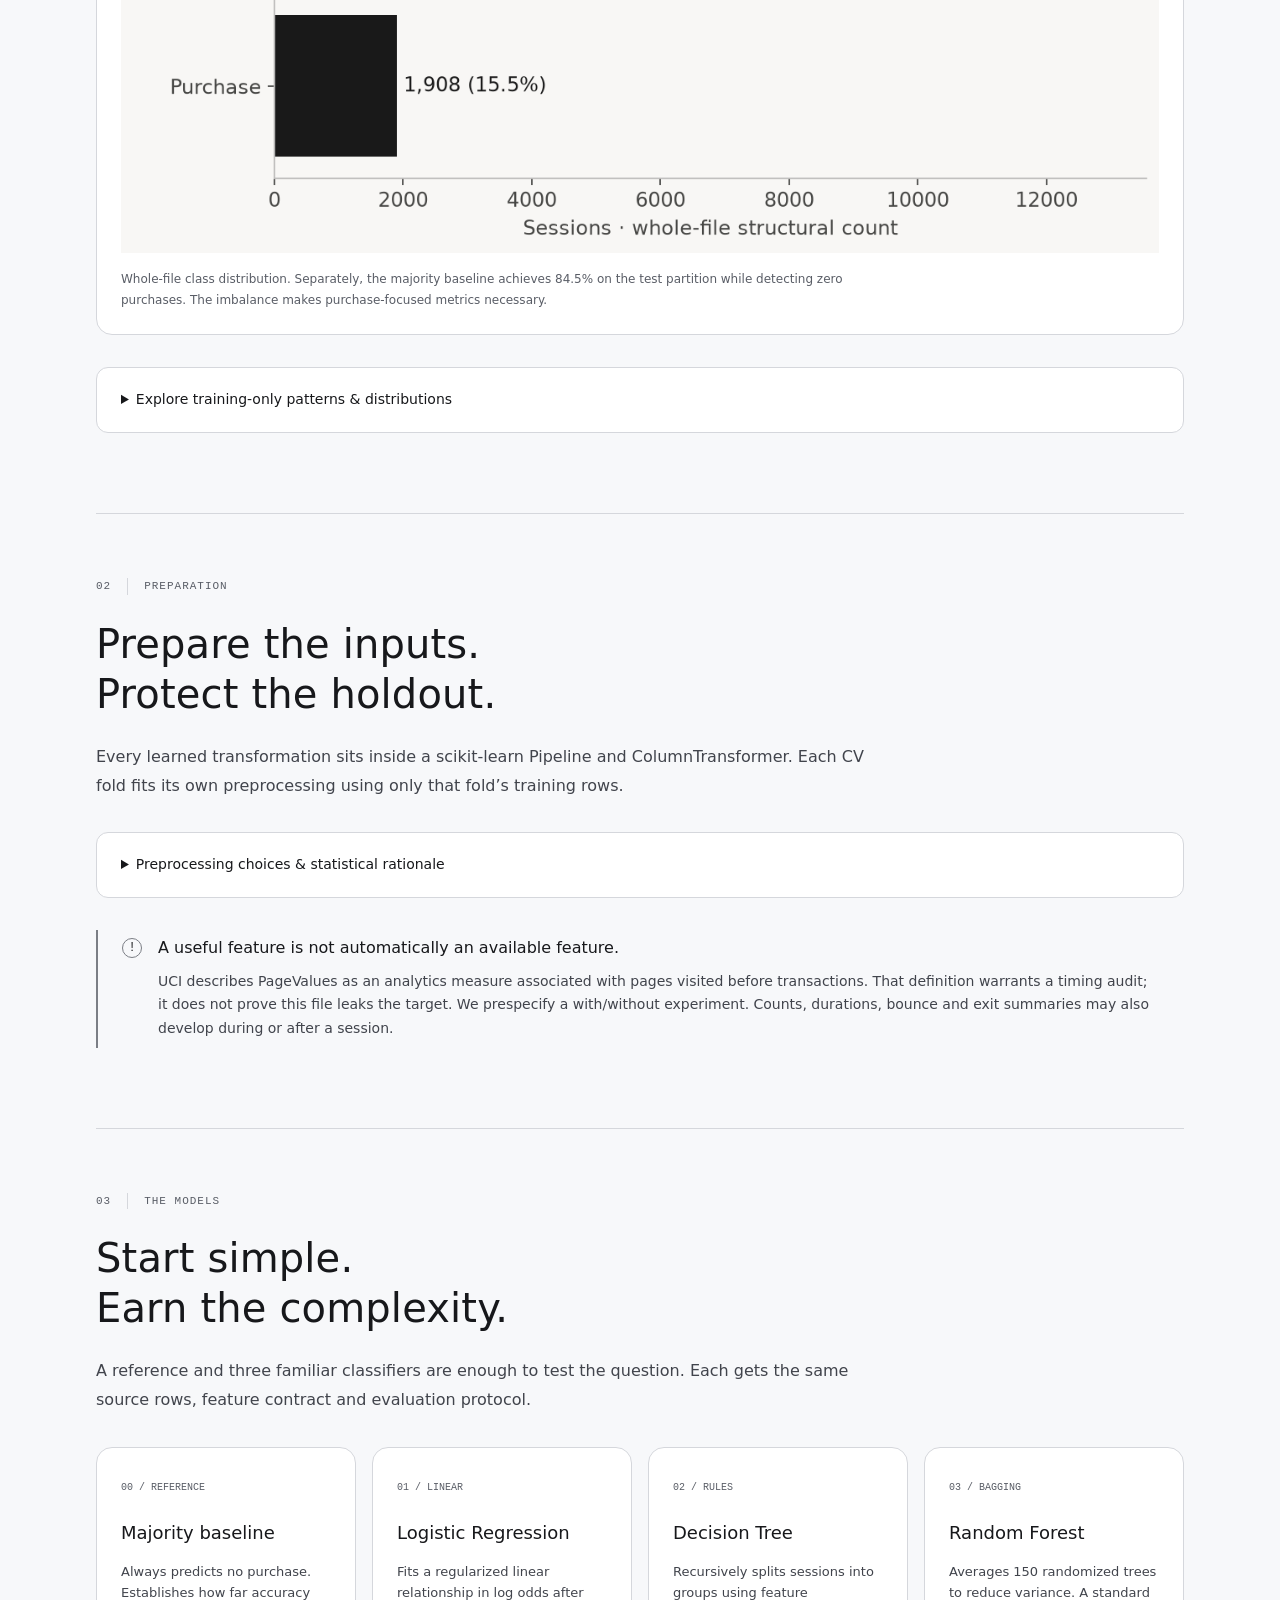
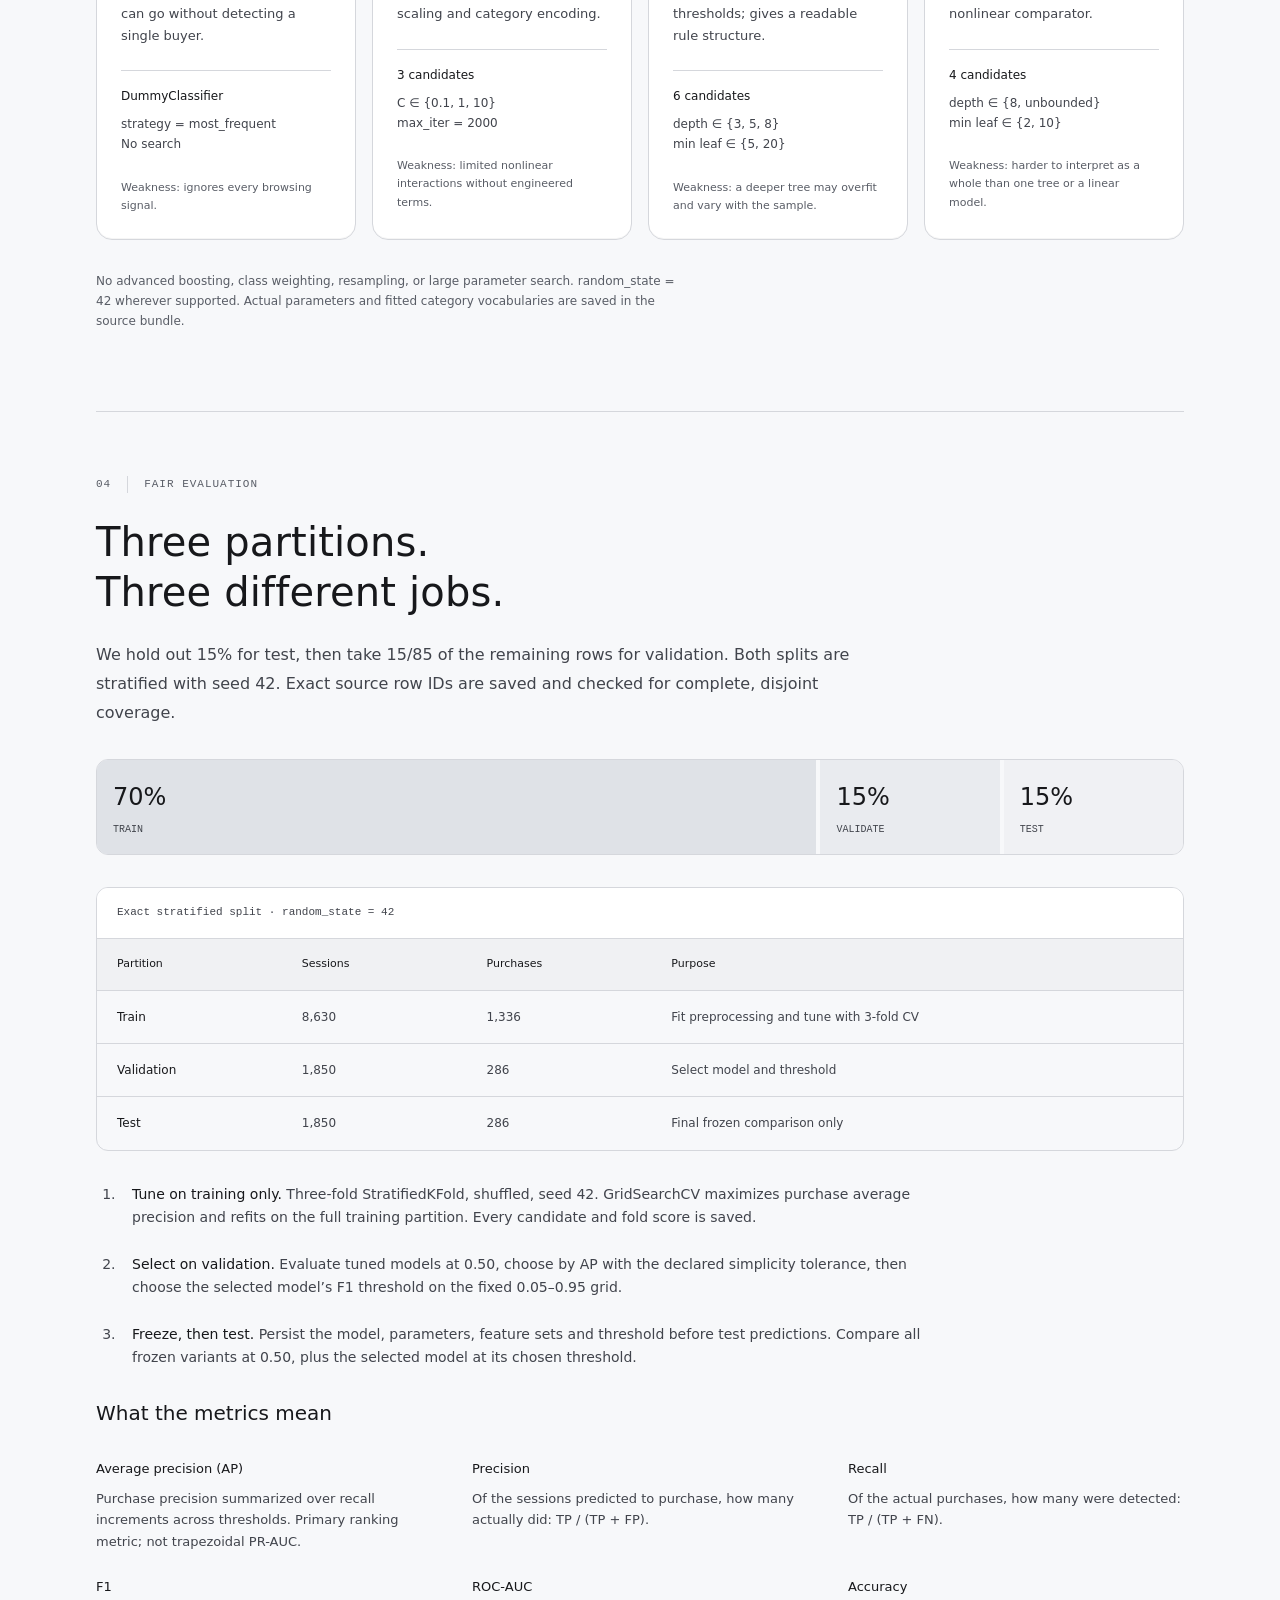
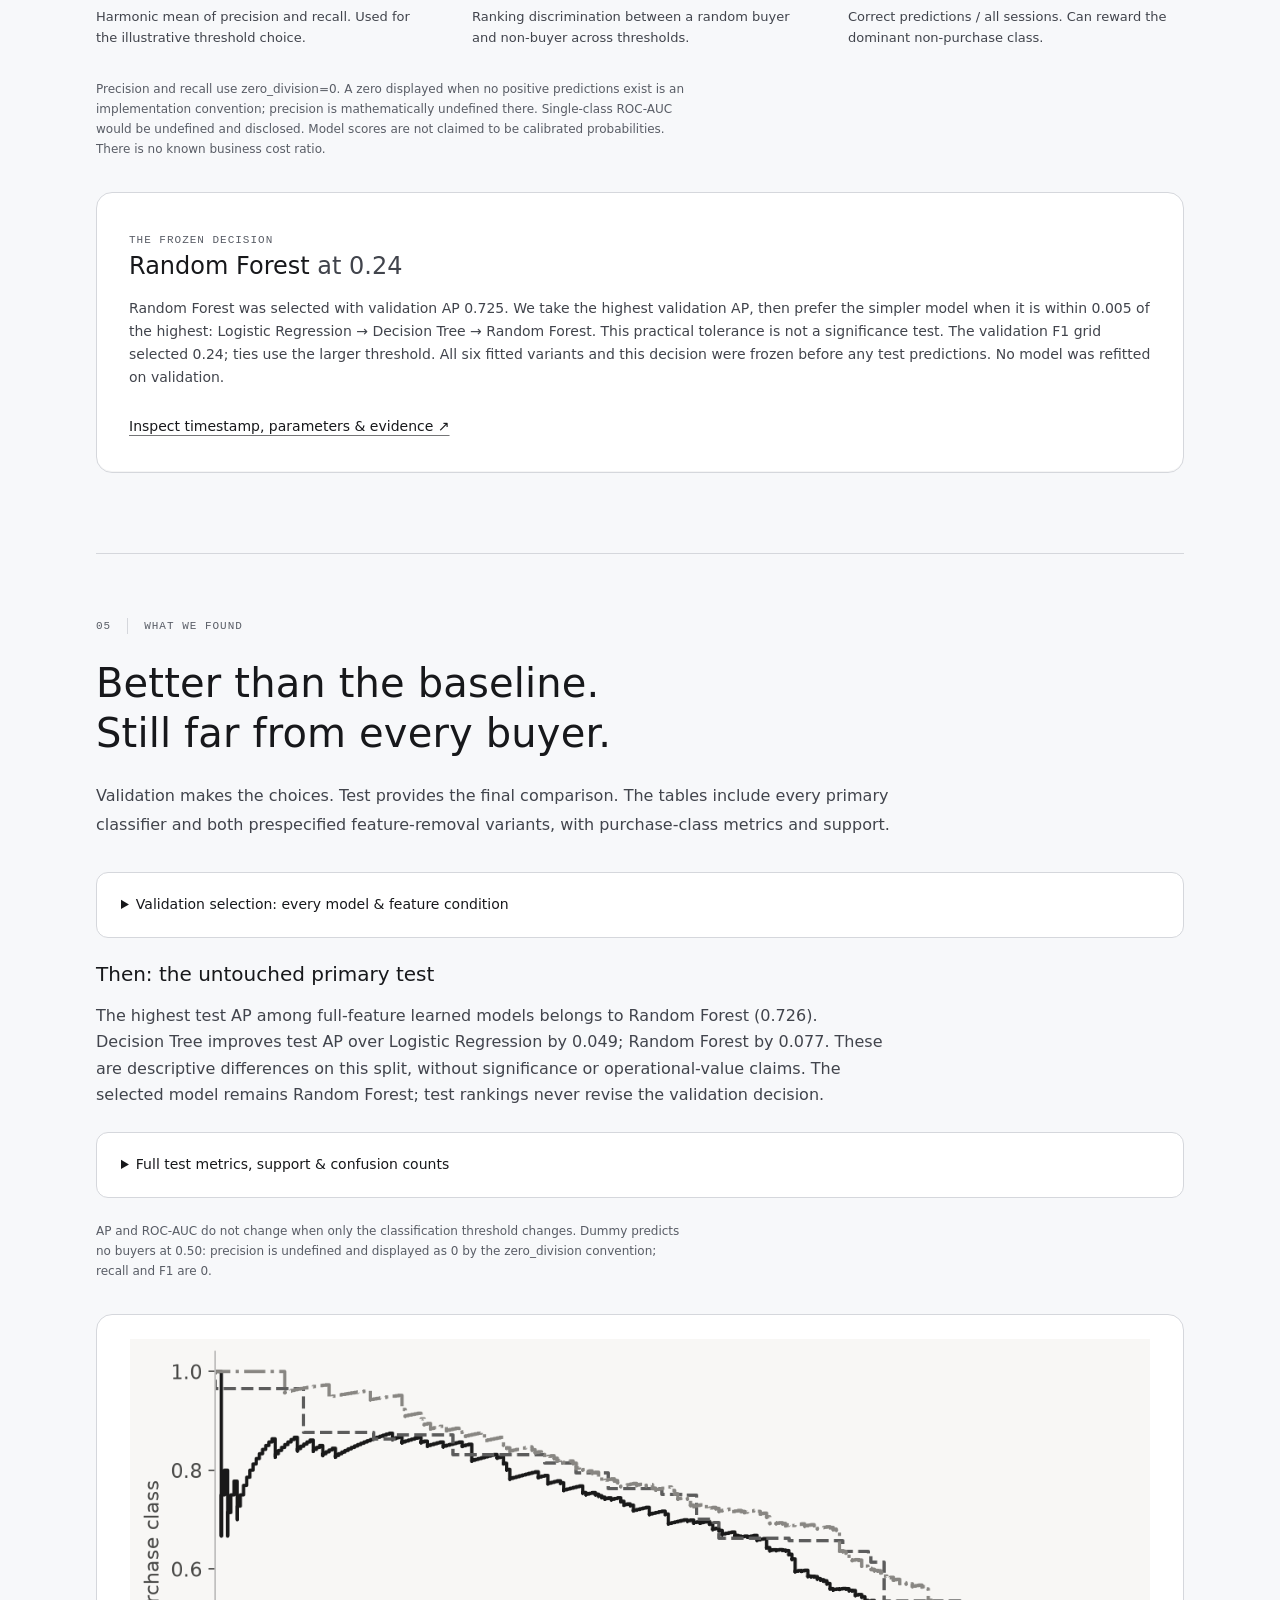
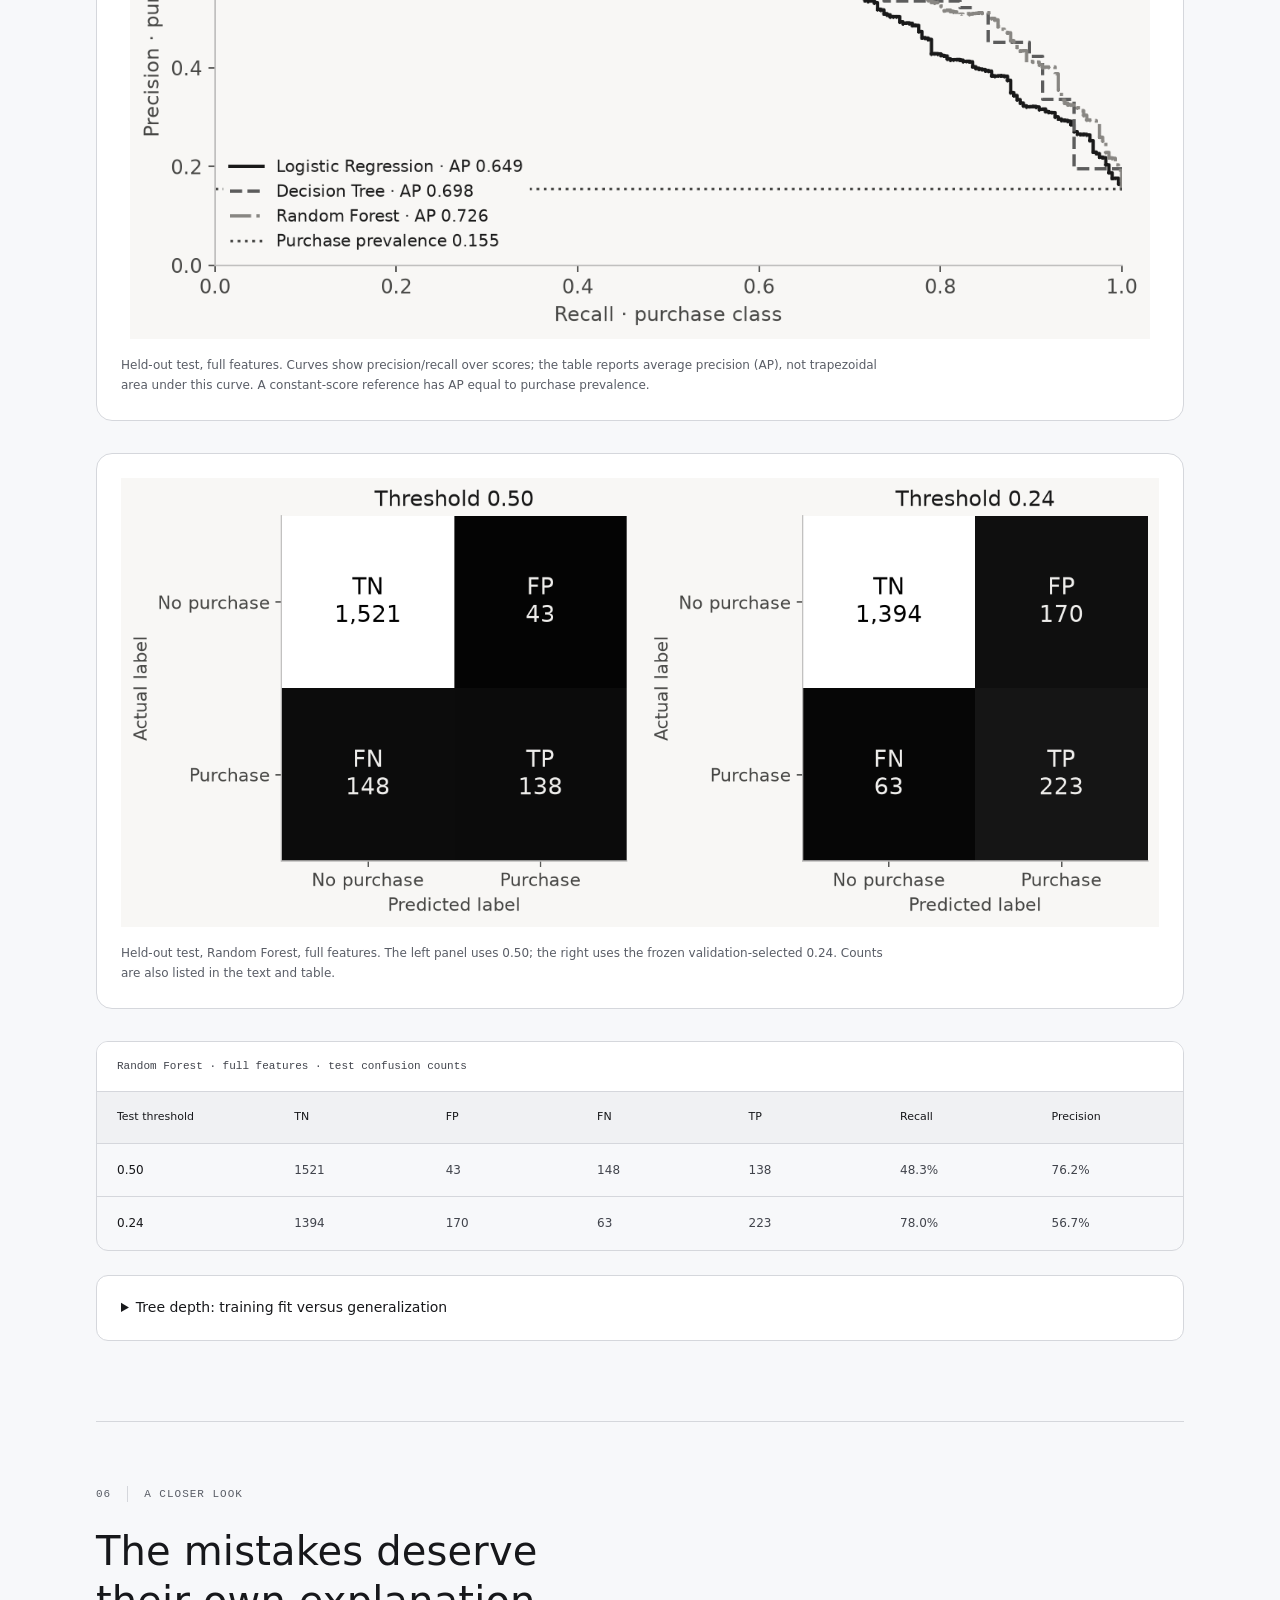
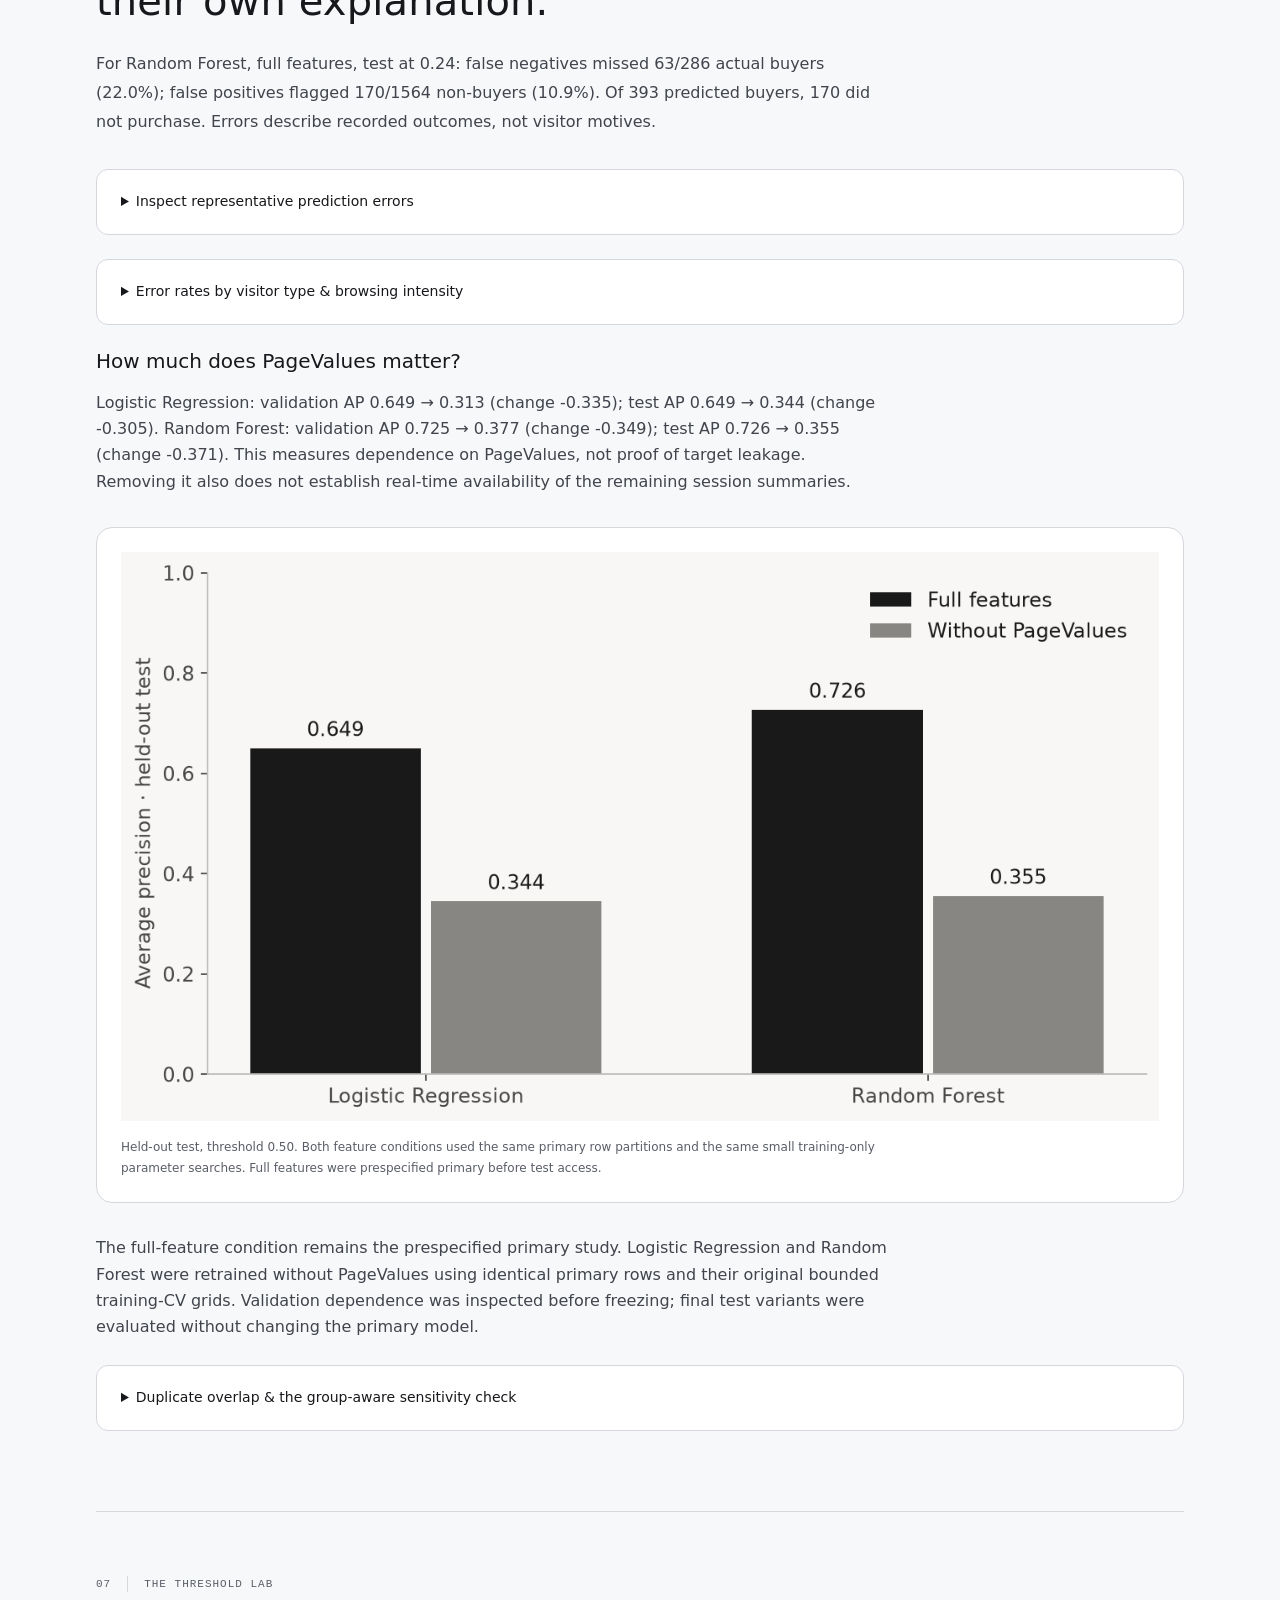
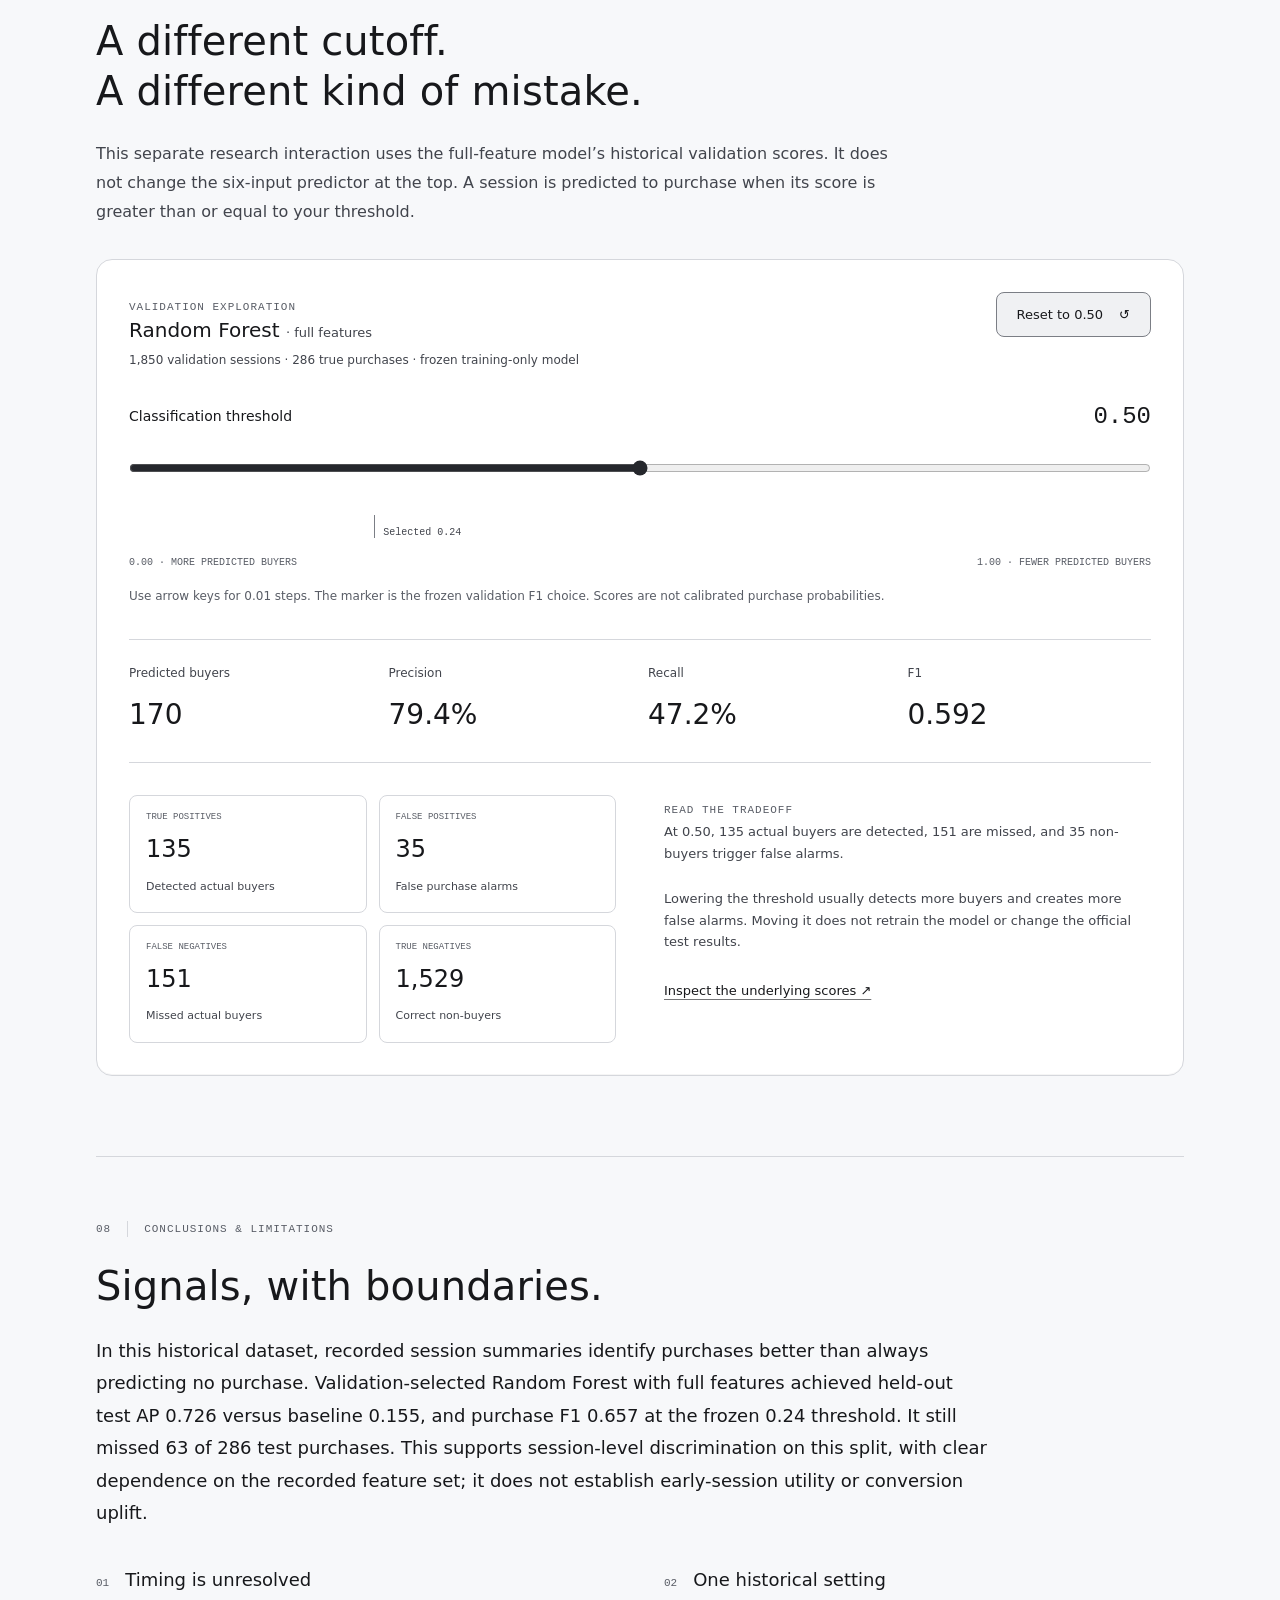
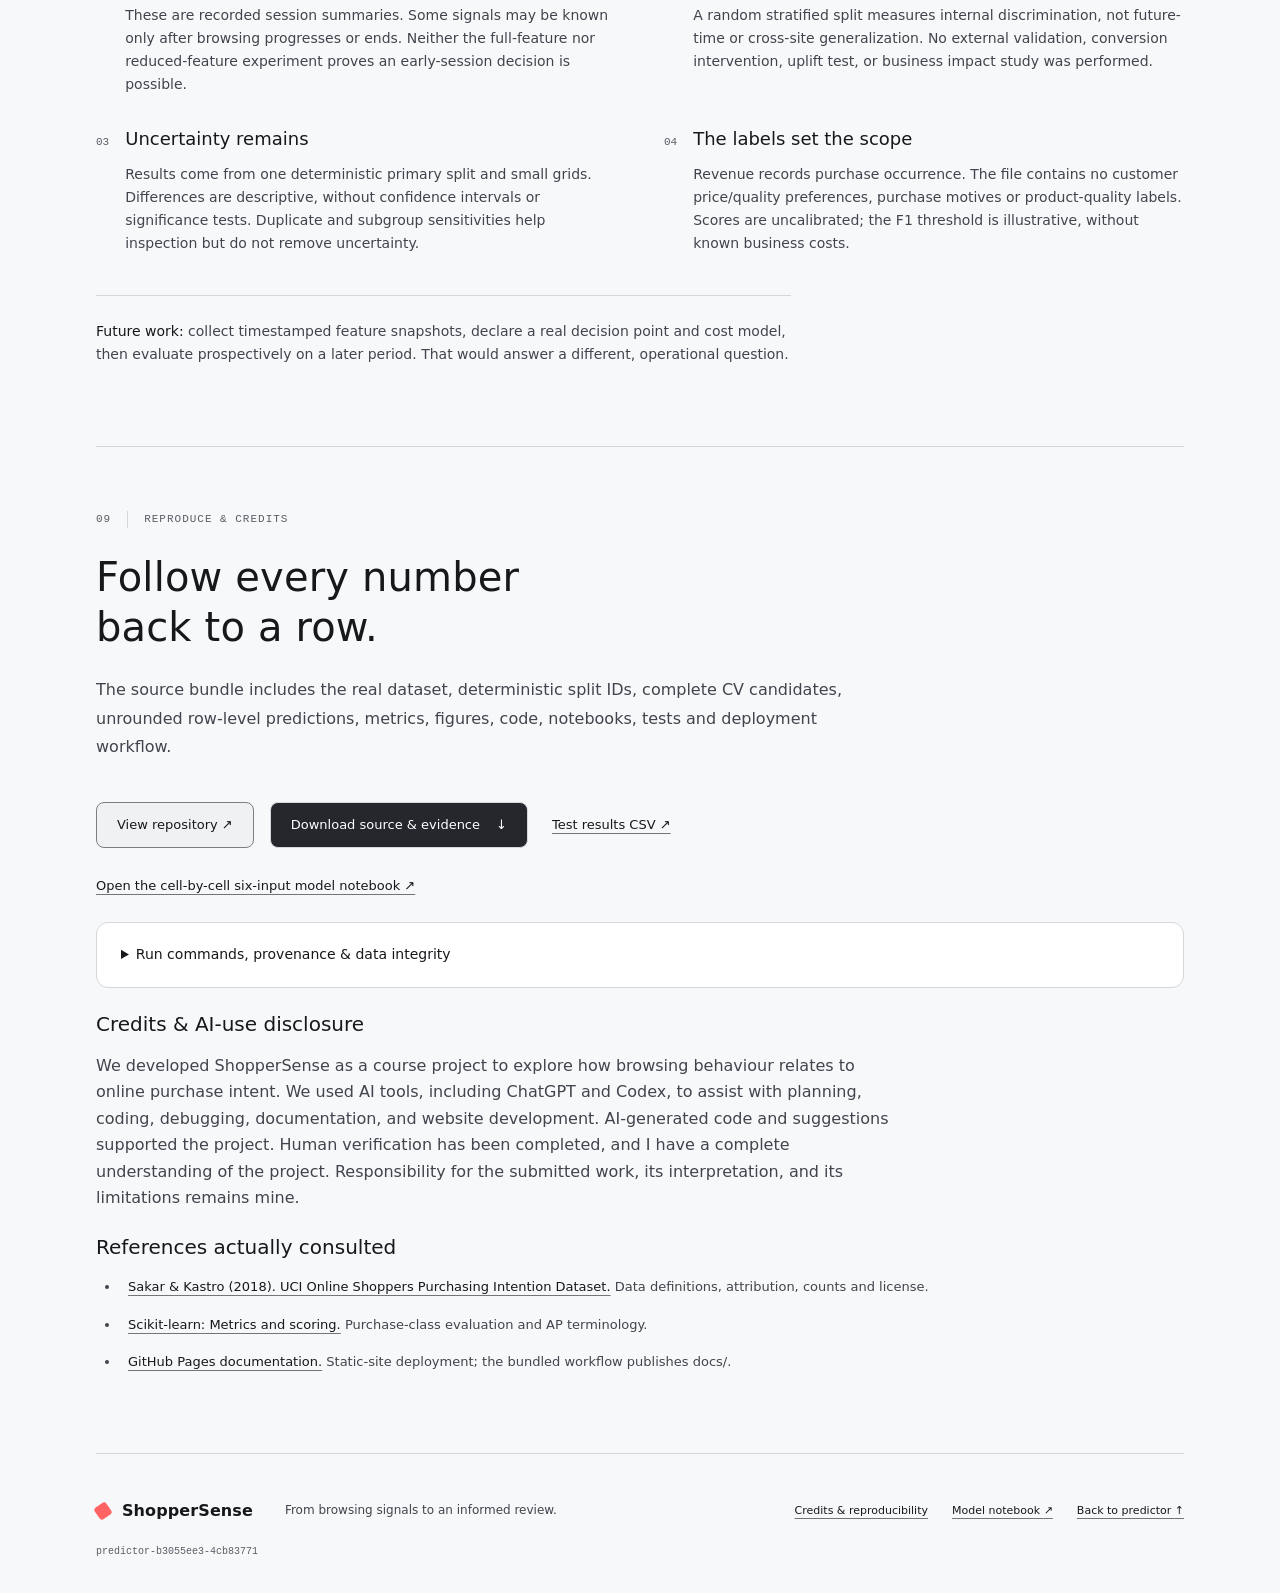
==== commit 0c2d58e8: "Add persistent accessible light and dark themes" ====
--- a/docs/index.html
+++ b/docs/index.html
@@ -6,7 +6,8 @@
   <meta name="description" content="Predict purchase intention from your own browsing-session data. Try the live six-input model, score a CSV, and explore the research on one page.">
   <meta name="theme-color" content="#040506">
   <link rel="icon" href="assets/favicon.svg" type="image/svg+xml">
-  <link rel="stylesheet" href="workspace.css?v=7">
+  <script src="theme.js?v=1"></script>
+  <link rel="stylesheet" href="workspace.css?v=8">
   <script src="predictor-engine.js?v=6" defer></script><script src="workspace.js?v=7" defer></script>
   <script src="threshold.js" defer></script><script src="app.js?v=7" defer></script>
   <script src="legacy-redirect.js" defer></script>
@@ -16,7 +17,7 @@
 <header class="header">
   <a class="brand" href="#workspace" aria-label="ShopperSense home" translate="no"><span class="brand-icon" aria-hidden="true"></span>ShopperSense</a>
   <nav aria-label="Main navigation"><a href="#workspace">Predict</a><a href="#how">How it works</a><a href="#research">The evidence</a></nav>
-  <a class="nav-source" href="https://github.com/vivek-314/ShopperSense-study">Source code <span aria-hidden="true">↗</span></a>
+  <div class="header-actions"><a class="nav-source" href="https://github.com/vivek-314/ShopperSense-study">Source code <span aria-hidden="true">↗</span></a><button type="button" id="theme-toggle" class="theme-toggle" aria-label="Switch to light mode" hidden><span class="theme-symbol" aria-hidden="true"></span><span class="theme-label">Light mode</span></button></div>
 </header>
 <main>
 <section class="hero" id="workspace" tabindex="-1" aria-labelledby="hero-title">
--- a/docs/workspace.css
+++ b/docs/workspace.css
@@ -13,9 +13,47 @@
   --brand:#ff6363;
   --action:#e6e6e6;
   --on-action:#333436;
+  --header-background:rgb(7 8 10 / 90%);
+  --emphasis:#fff;
+  --action-hover:#fff;
+  --on-action-hover:#111214;
+  --result-surface:#0e0f12;
+  --score-track:#363739;
+  --empty-signal:#454647;
+  --split-train:#292a2d;
+  --split-validation:#1b1c1e;
+  --split-test:#111214;
+  --tap-highlight:rgb(255 255 255 / 12%);
   --key-shadow:inset 0 1px 0 rgb(255 255 255 / 5%),inset 0 -1px 0 rgb(0 0 0 / 20%);
   --sans:Inter,ui-sans-serif,system-ui,-apple-system,BlinkMacSystemFont,"Segoe UI",sans-serif;
   --mono:"Geist Mono",ui-monospace,Consolas,monospace}
+
+:root[data-theme="light"] {
+  color-scheme: light;
+  --canvas: #f7f8fa;
+  --surface: #ffffff;
+  --well: #f0f1f3;
+  --raised: #e5e7eb;
+  --border: #d5d7dc;
+  --control-border: #7b7e85;
+  --text: #17181b;
+  --secondary: #41444c;
+  --muted: #595d66;
+  --action: #25272c;
+  --on-action: #ffffff;
+  --header-background: rgb(255 255 255 / 92%);
+  --emphasis: #101114;
+  --action-hover: #101114;
+  --on-action-hover: #ffffff;
+  --result-surface: #f1f3f7;
+  --score-track: #d5d7dc;
+  --empty-signal: #a3a6ae;
+  --split-train: #dfe2e7;
+  --split-validation: #e9ebef;
+  --split-test: #f0f1f4;
+  --tap-highlight: rgb(0 0 0 / 10%);
+  --key-shadow: inset 0 1px 0 rgb(255 255 255 / 80%), inset 0 -1px 0 rgb(0 0 0 / 4%);
+}
 
 *{
   box-sizing:border-box}
@@ -33,7 +71,7 @@
 button,input,select{
   font:inherit}
 button,a,summary,input[type=range],input[type=file]{
-  -webkit-tap-highlight-color:rgb(255 255 255 / 12%);
+  -webkit-tap-highlight-color:var(--tap-highlight);
   touch-action:manipulation}
 button,summary{
   cursor:pointer}
@@ -125,7 +163,7 @@
   padding:8px 16px;
   border:1px solid var(--border);
   border-radius:12px;
-  background:rgb(7 8 10 / 90%);
+  background:var(--header-background);
   backdrop-filter:blur(24px)}
 .brand{
   font-weight:600;
@@ -161,6 +199,30 @@
   border:1px solid var(--border);
   color:var(--text);
   padding:8px 16px}
+
+.header-actions { display: flex; align-items: center; gap: 8px; }
+.theme-toggle {
+  display: inline-flex;
+  align-items: center;
+  justify-content: center;
+  gap: 8px;
+  min-height: 44px;
+  padding: 8px 12px;
+  border: 1px solid var(--control-border);
+  border-radius: 8px;
+  background: transparent;
+  color: var(--text);
+  font-size: 12px;
+  white-space: nowrap;
+}
+.theme-toggle:hover { background: var(--well); color: var(--emphasis); }
+.theme-symbol {
+  width: 14px;
+  height: 14px;
+  border: 1px solid currentColor;
+  border-radius: 50%;
+  background: linear-gradient(90deg, currentColor 50%, transparent 50%);
+}
 
 .hero{
   isolation:isolate;
@@ -371,8 +433,8 @@
   background:var(--action);
   color:var(--on-action)}
 .button:hover{
-  background:#fff;
-  color:#111214}
+  background:var(--action-hover);
+  color:var(--on-action-hover)}
 .button.secondary{
   background:var(--well);
   color:var(--text);
@@ -385,7 +447,7 @@
   color:var(--muted)}
 
 .result-column{
-  background:linear-gradient(145deg,#0e0f12,var(--surface));
+  background:linear-gradient(145deg,var(--result-surface),var(--surface));
   border-left:1px solid var(--border);
   padding:24px 32px;
   min-width:0;
@@ -422,7 +484,7 @@
   height:16px;
   width:4px;
   border-radius:4px;
-  background:#454647}
+  background:var(--empty-signal)}
 .empty-signal i:nth-child(2),.empty-signal i:nth-child(6){
   height:24px}
 .empty-signal i:nth-child(3),.empty-signal i:nth-child(5){
@@ -492,7 +554,7 @@
   margin-left:4px}
 .score-track{
   height:6px;
-  background:#363739;
+  background:var(--score-track);
   position:relative;
   border-radius:8px;
   margin-top:8px}
@@ -506,8 +568,8 @@
   top:-4px;
   height:14px;
   width:2px;
-  background:#fff;
-  border:1px solid #040506}
+  background:var(--text);
+  border:1px solid var(--canvas)}
 .score-axis{
   display:flex;
   justify-content:space-between;
@@ -813,7 +875,7 @@
 details[open]>summary{
   margin-bottom:24px}
 summary:hover{
-  color:#fff}
+  color:var(--emphasis)}
 .table-wrap,.guide-table-wrap,.results-table-wrap{
   overflow-x:auto;
   max-width:100%;
@@ -1018,13 +1080,13 @@
   font-size:24px}
 .split-train{
   flex:70;
-  background:#292a2d}
+  background:var(--split-train)}
 .split-validation{
   flex:15;
-  background:#1b1c1e}
+  background:var(--split-validation)}
 .split-test{
   flex:15;
-  background:#111214}
+  background:var(--split-test)}
 .split-visual small{
   color:var(--secondary);
   font:10px/1.5 var(--mono);
@@ -1590,3 +1652,19 @@
 
 @media (max-width: 400px) { .context-fields { grid-template-columns: 1fr; } }
 .mode-navigation button[aria-selected=true] { border-color: var(--control-border); } .header nav a[aria-current] { text-decoration: underline; text-underline-offset: 6px; }
+
+/* The scientific exports are monochrome: invert luminance for the light canvas,
+   preserving their labels, line styles and values without duplicate downloads. */
+:root[data-theme="light"] figure img { filter: invert(1); }
+@media (max-width: 1000px) {
+  .header-actions .nav-source { display: none; }
+}
+@media (max-width: 520px) {
+  .header { justify-content: space-between; }
+  .header .brand { padding-top: 0; }
+  .header nav { order: 3; }
+  .header-actions { margin-left: auto; }
+}
+@media print {
+  figure img { filter: invert(1); }
+}
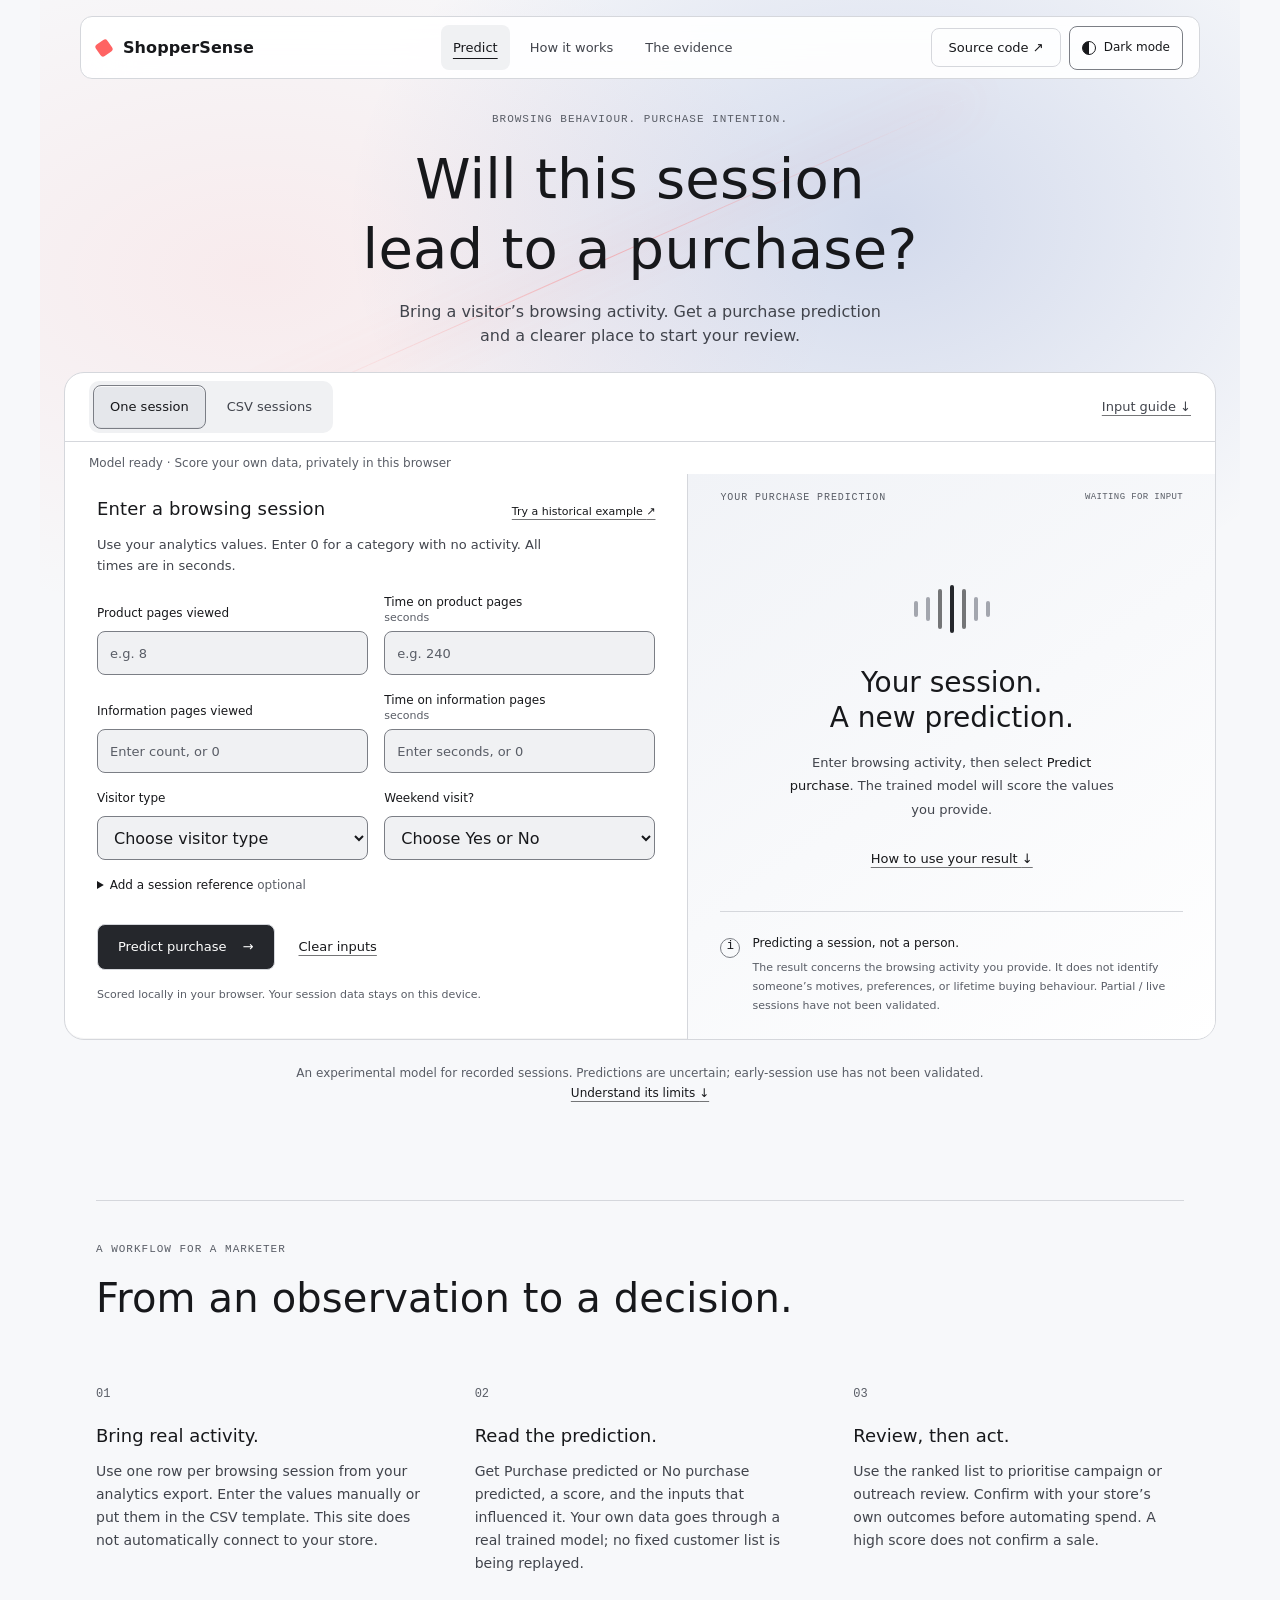
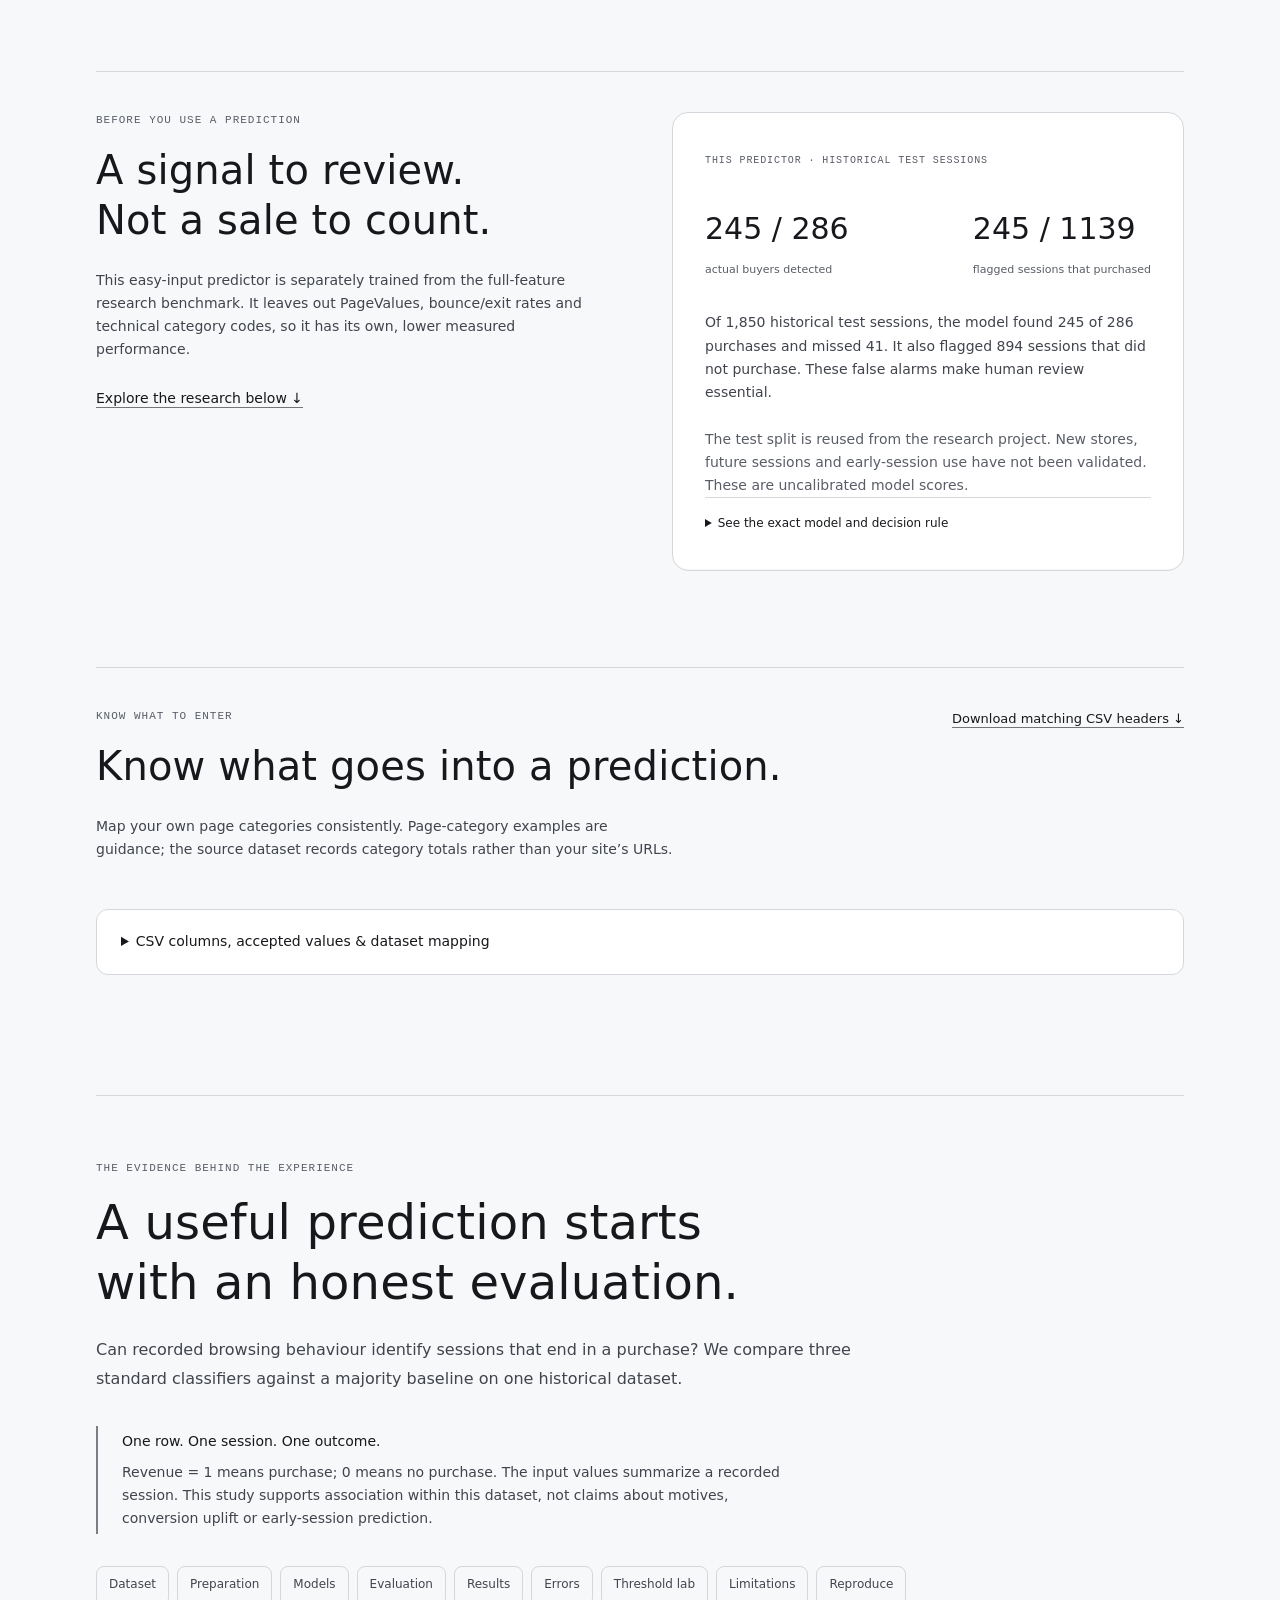
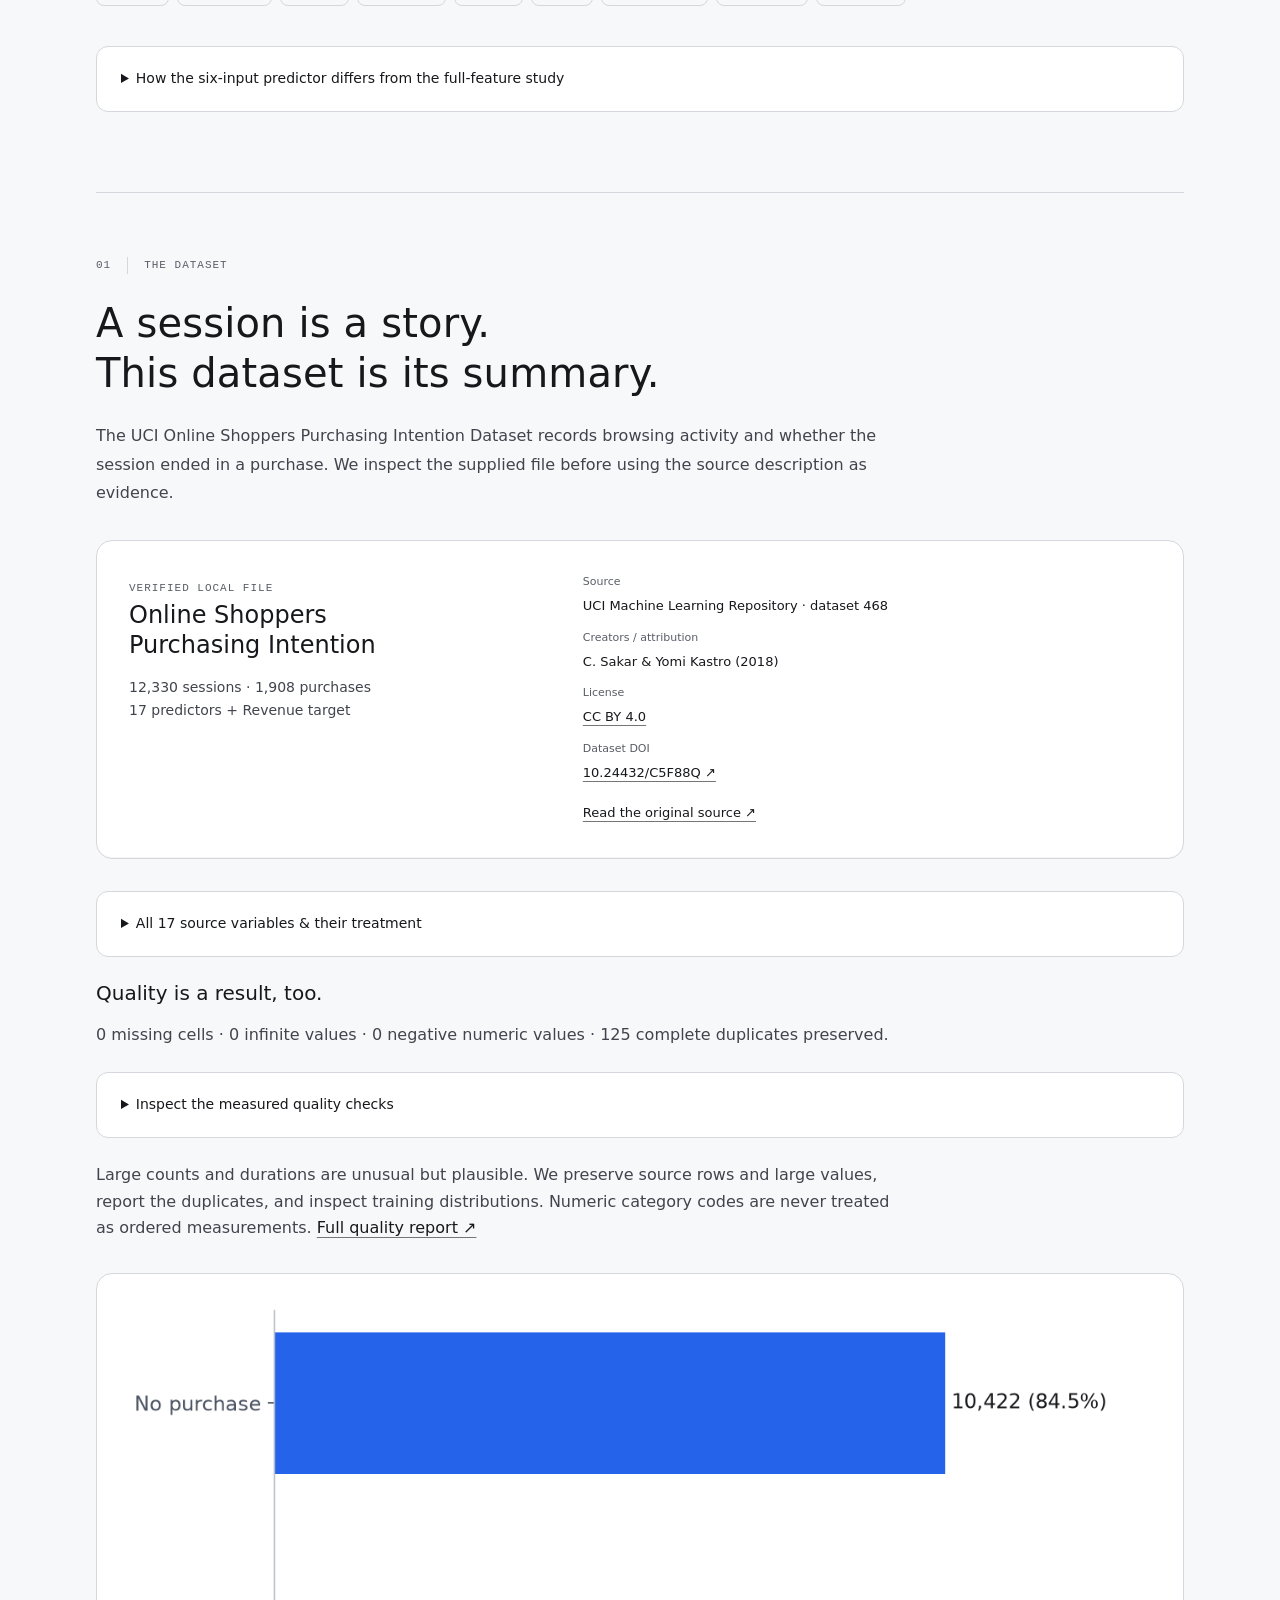
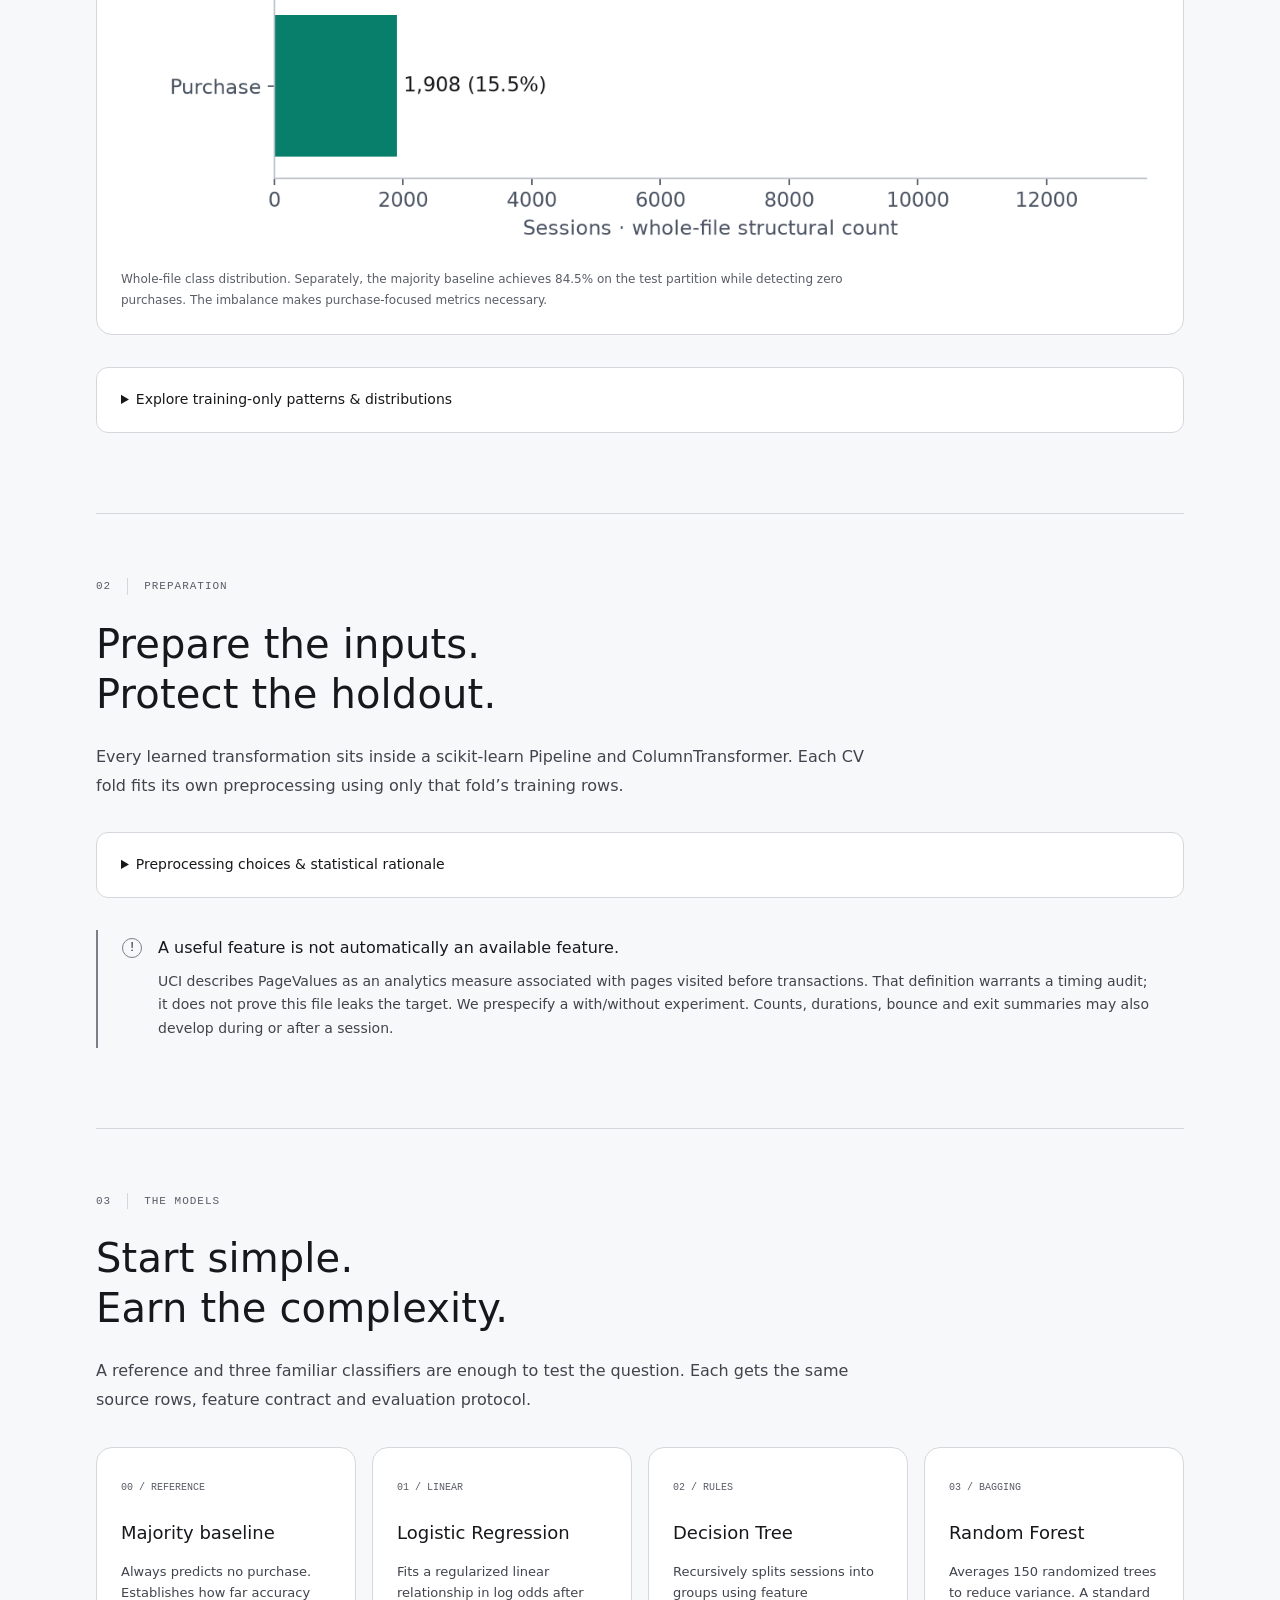
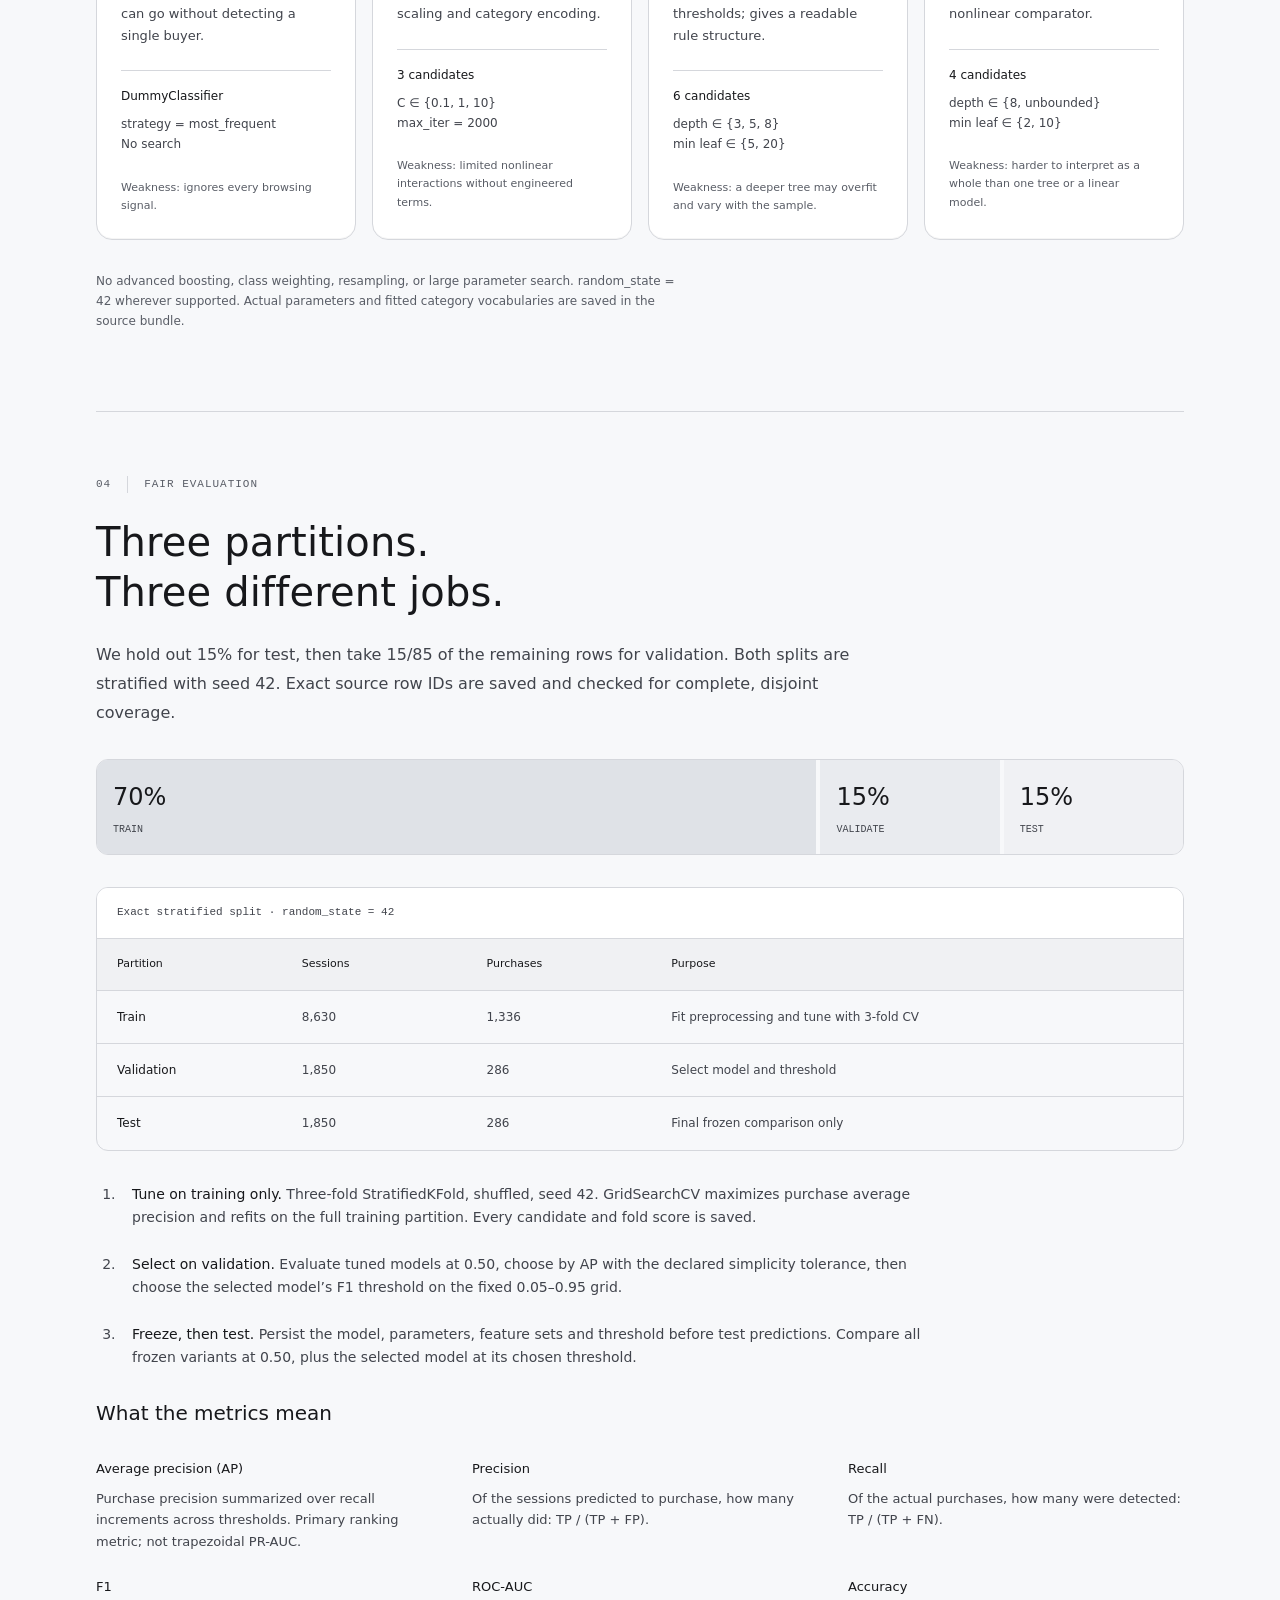
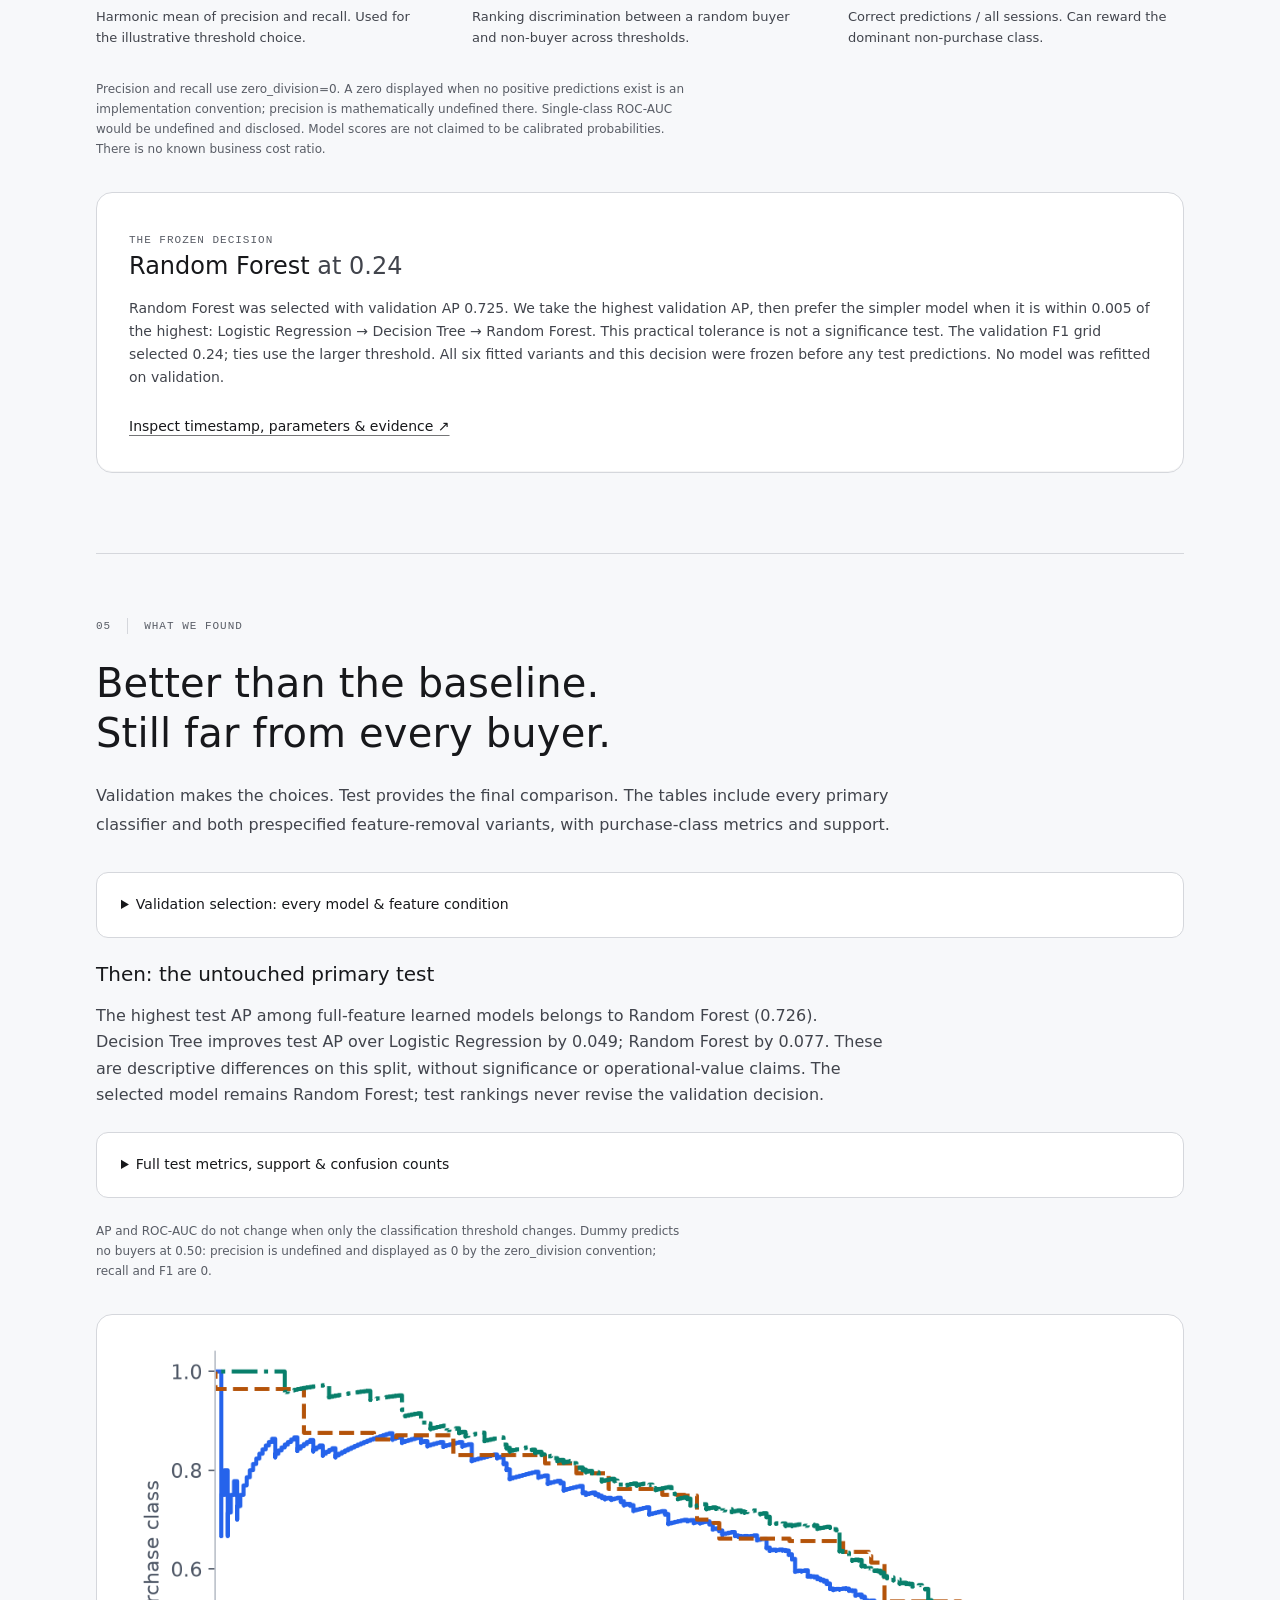
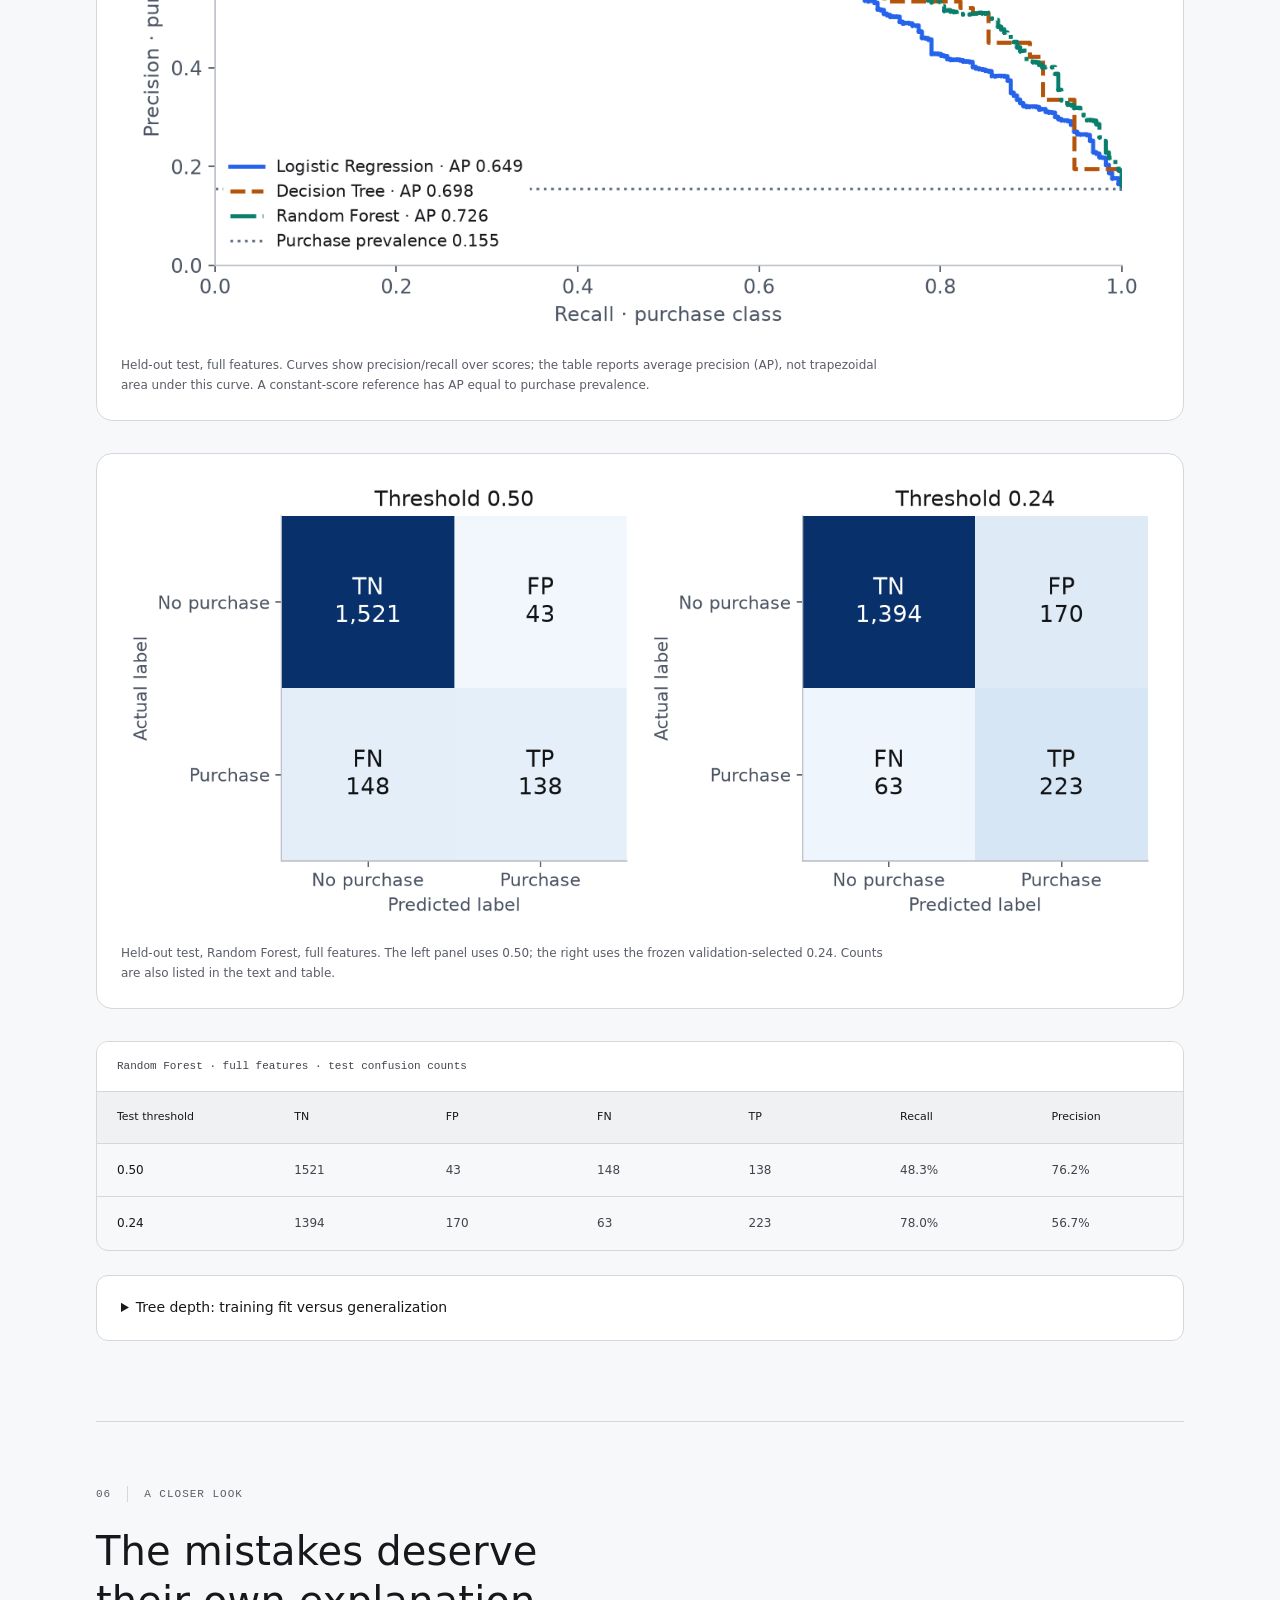
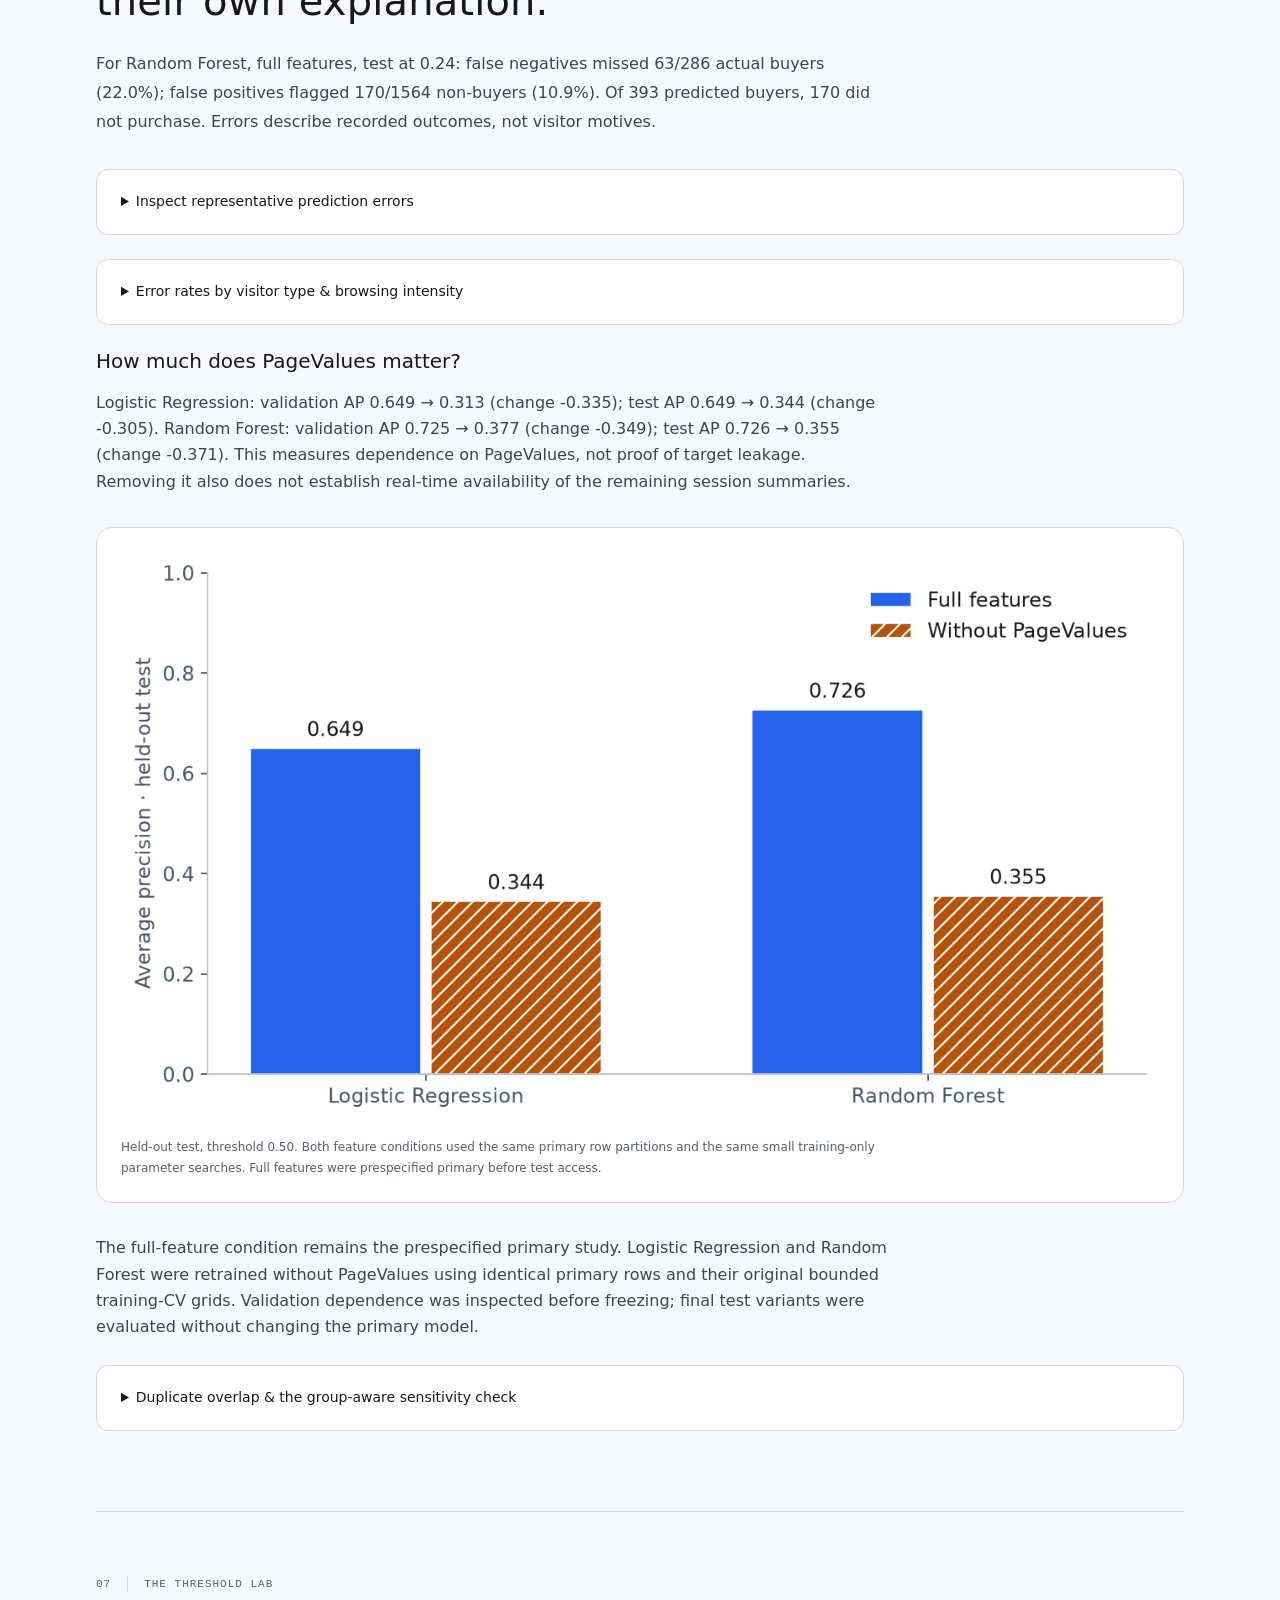
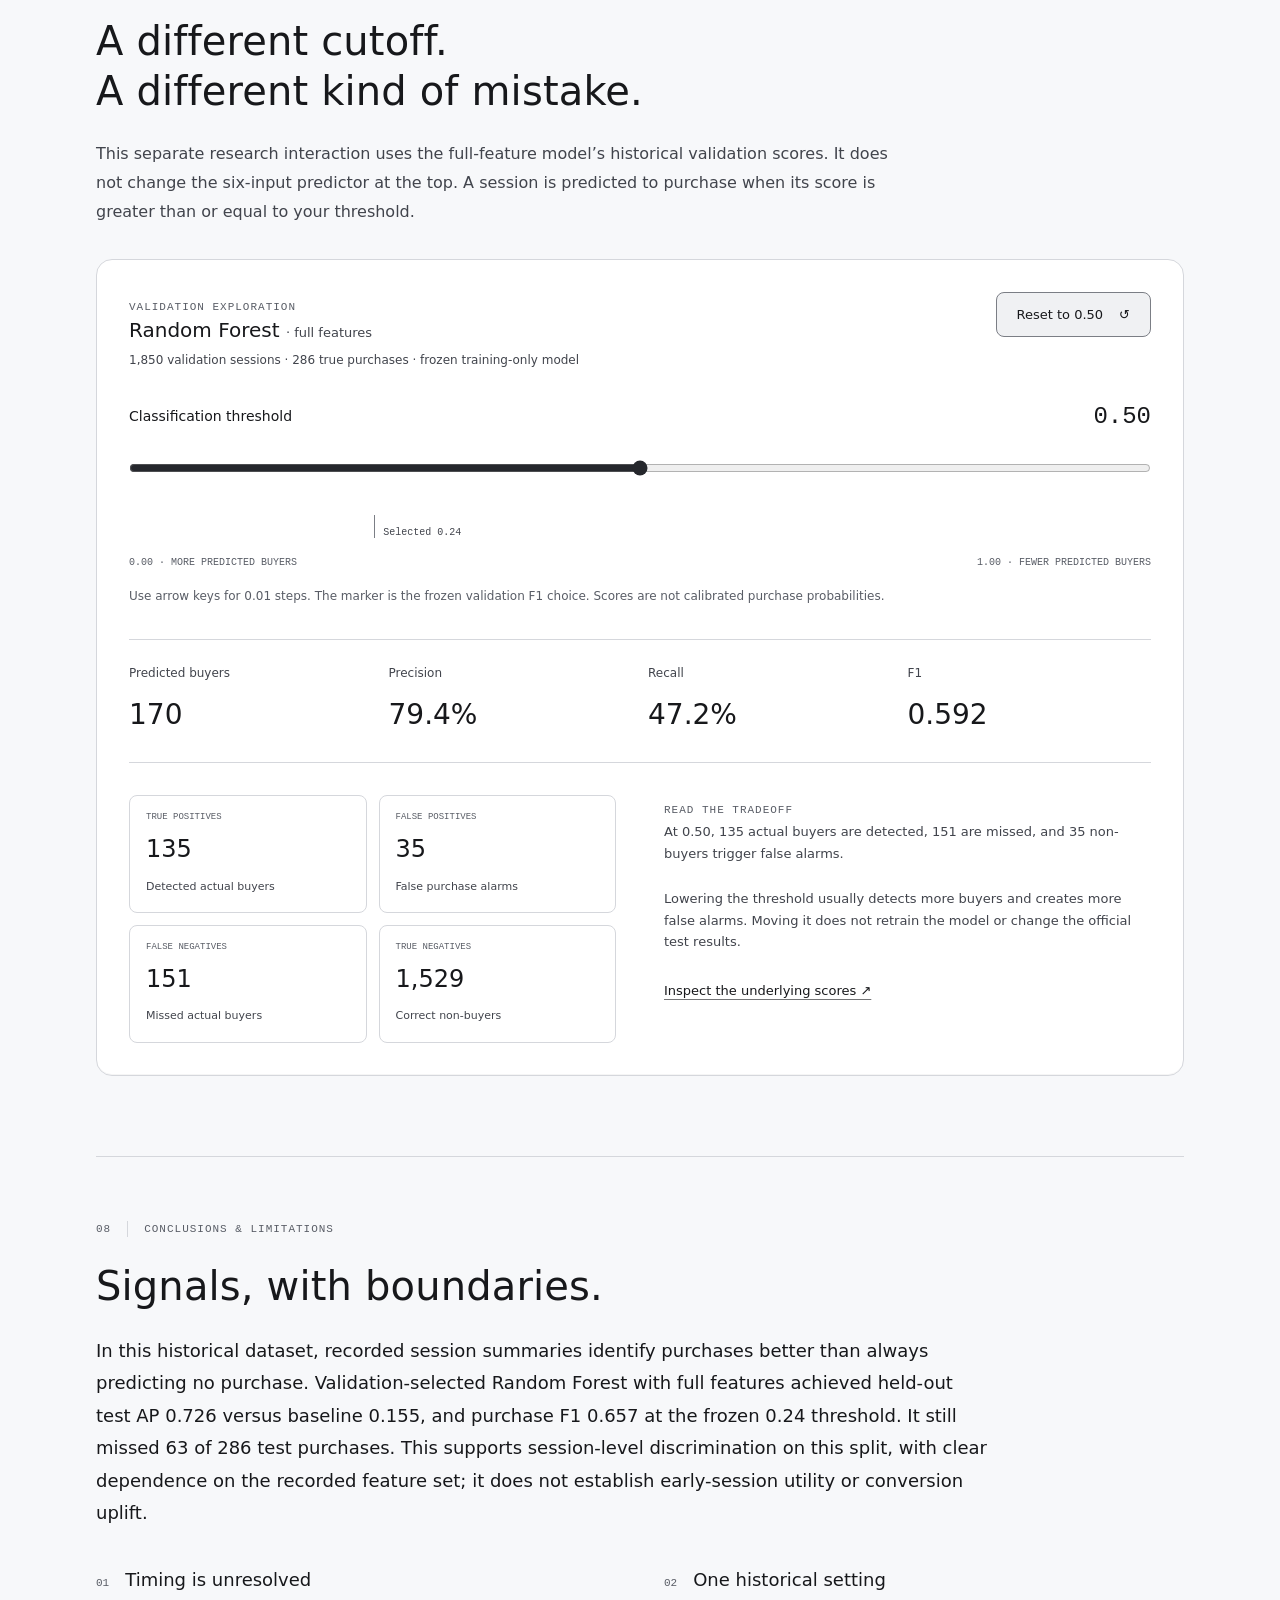
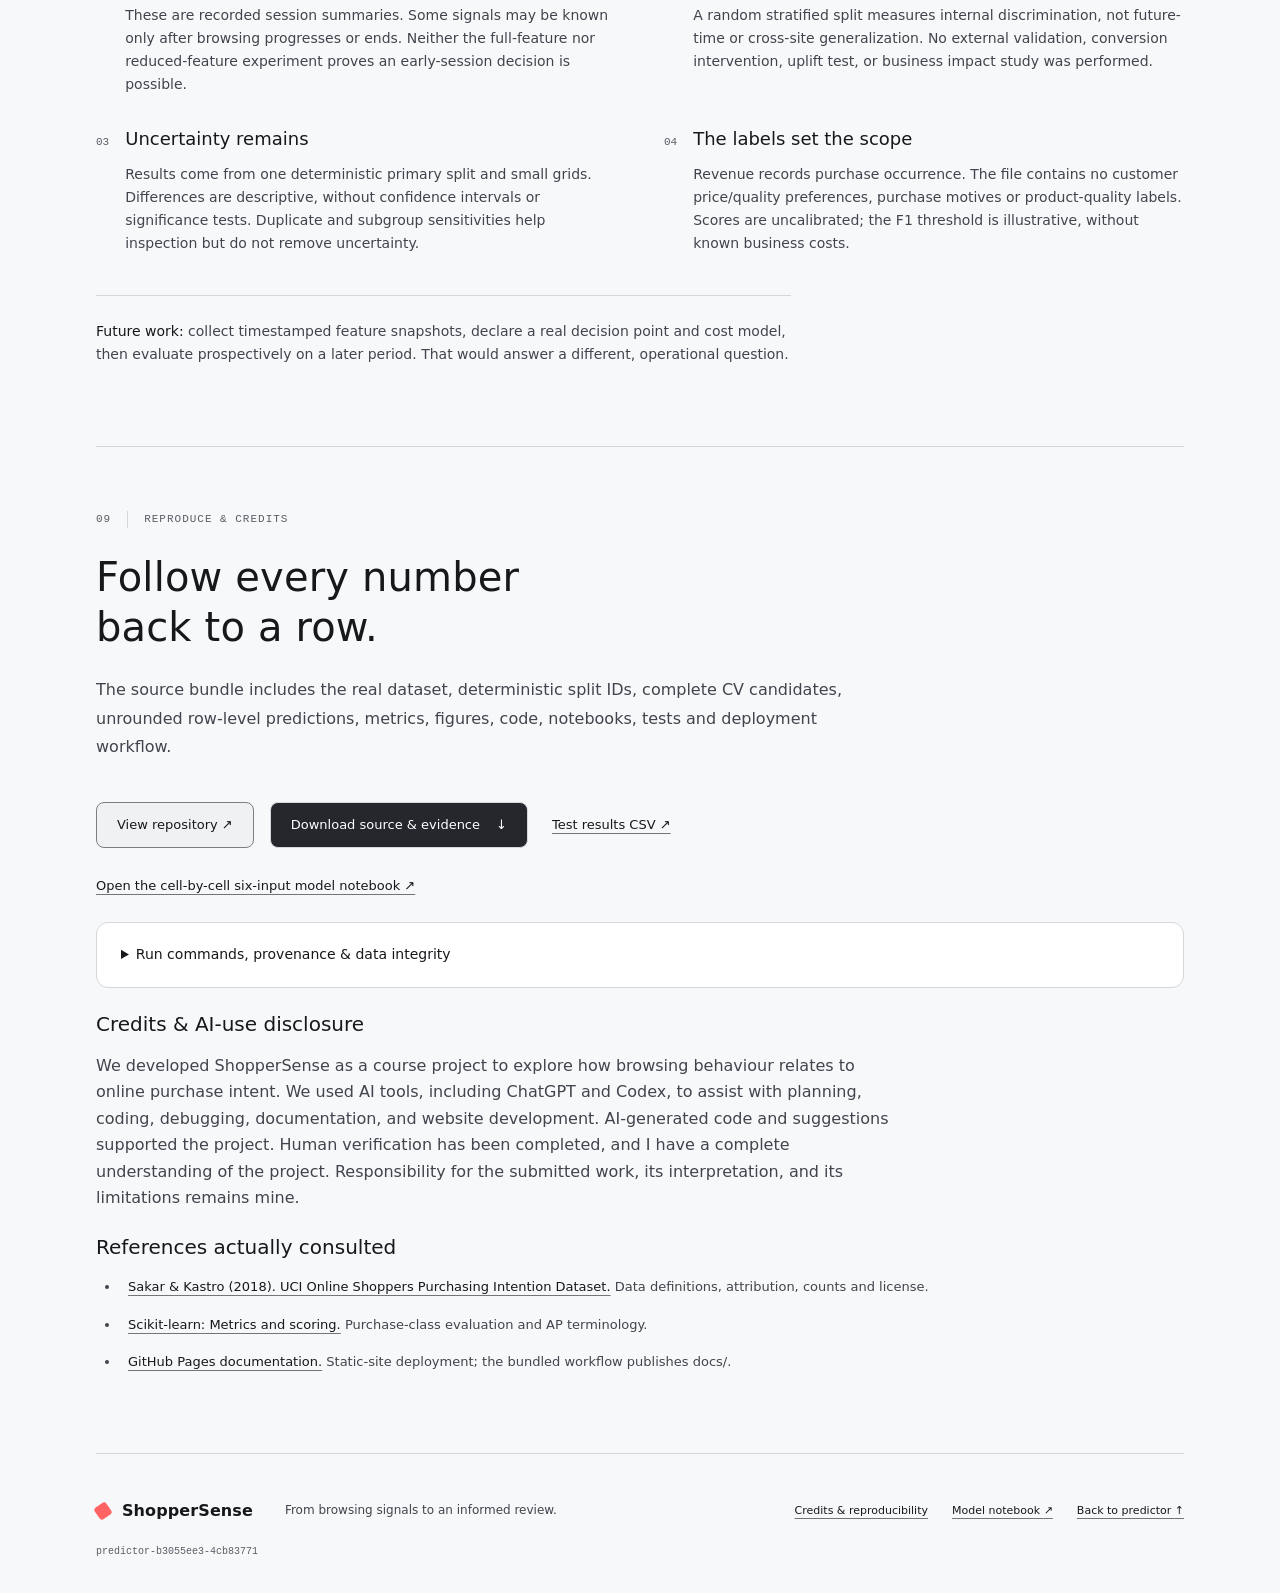
==== commit ab6d929e: "Add distinct chart colours for light and dark themes" ====
--- a/docs/index.html
+++ b/docs/index.html
@@ -6,8 +6,8 @@
   <meta name="description" content="Predict purchase intention from your own browsing-session data. Try the live six-input model, score a CSV, and explore the research on one page.">
   <meta name="theme-color" content="#040506">
   <link rel="icon" href="assets/favicon.svg" type="image/svg+xml">
-  <script src="theme.js?v=1"></script>
-  <link rel="stylesheet" href="workspace.css?v=8">
+  <script src="theme.js?v=2"></script>
+  <link rel="stylesheet" href="workspace.css?v=9">
   <script src="predictor-engine.js?v=6" defer></script><script src="workspace.js?v=7" defer></script>
   <script src="threshold.js" defer></script><script src="app.js?v=7" defer></script>
   <script src="legacy-redirect.js" defer></script>
@@ -95,9 +95,9 @@
     <tr><th scope="row">Weekend</th><td>Whether the visit occurred on a weekend</td><td>Explicit 0/1</td></tr>
   </tbody></table></div>
   </details><h3>Quality is a result, too.</h3><p>0 missing cells · 0 infinite values · 0 negative numeric values · 125 complete duplicates preserved.</p><details><summary>Inspect the measured quality checks</summary><div class="table-wrap " tabindex="0" role="region" aria-label="Measured data quality"><table><caption>Measured data quality</caption><thead><tr><th scope="col">Check · whole file</th><th scope="col">Observed finding / decision</th></tr></thead><tbody><tr><th scope="row">Schema &amp; target</th><td>12,330 rows, 17 predictors + binary Revenue; source expectations match.</td></tr><tr><th scope="row">Missing / infinite / negative</th><td>0 / 0 / 0 numeric negative values</td></tr><tr><th scope="row">Invalid values</th><td>0 values outside [0,1] in rates, SpecialDay or Weekend; 0 noninteger page counts; 0 unexpected categories</td></tr><tr><th scope="row">Repeated observations</th><td>125 extra complete duplicates; 125 extra identical predictor vectors. All retained.</td></tr><tr><th scope="row">Extreme browsing</th><td>ProductRelated max 705 pages; duration max 63,973.5. Descriptive whole-file audit; no clipping.</td></tr><tr><th scope="row">Provenance</th><td>Supplied locally; original download date unknown. SHA-256 recorded; original bytes preserved.</td></tr></tbody></table></div></details><p>Large counts and durations are unusual but plausible. We preserve source rows and large values, report the duplicates, and inspect training distributions. Numeric category codes are never treated as ordered measurements. <a href="data/quality.json">Full quality report ↗</a></p>
-  <figure><img src="assets/class_balance.png" alt="Whole file: 10,422 non-purchase and 1,908 purchase sessions." loading="lazy" width="1238" height="662"><figcaption>Whole-file class distribution. Separately, the majority baseline achieves 84.5% on the test partition while detecting zero purchases. The imbalance makes purchase-focused metrics necessary.</figcaption></figure>
+  <figure><img src="assets/class_balance.png?v=2" data-chart-dark-src="assets/class_balance.png?v=2" data-chart-light-src="assets/class_balance-light.png?v=2" alt="Whole file: 10,422 non-purchase and 1,908 purchase sessions." loading="lazy" width="1238" height="662"><figcaption>Whole-file class distribution. Separately, the majority baseline achieves 84.5% on the test partition while detecting zero purchases. The imbalance makes purchase-focused metrics necessary.</figcaption></figure>
   <details><summary>Explore training-only patterns &amp; distributions</summary><h3>Explore using training data</h3><p>Structural counts above describe the entire file. The following exploratory comparisons use only the training partition; they do not use validation or test outcomes to choose preprocessing.</p>
-  <figure><img src="assets/visitor_rates.png" alt="Training purchase rates by VisitorType; numeric denominators appear in the following table." loading="lazy" width="1236" height="662"><figcaption>Training only. Labels show purchases / sessions and the observed rate. These are associations, and the small Other group deserves caution.</figcaption></figure><div class="table-wrap " tabindex="0" role="region" aria-label="Training-only purchase rates with denominators"><table><caption>Training-only purchase rates with denominators</caption><thead><tr><th scope="col">Visitor type</th><th scope="col">Training sessions</th><th scope="col">Purchases</th><th scope="col">Purchase rate</th></tr></thead><tbody><tr><th scope="row">New_Visitor</th><td>1162</td><td>293</td><td>25.2%</td></tr><tr><th scope="row">Other</th><td>63</td><td>10</td><td>15.9%</td></tr><tr><th scope="row">Returning_Visitor</th><td>7405</td><td>1033</td><td>14.0%</td></tr></tbody></table></div><figure><img src="assets/browsing_intensity.png" alt="Training distributions of log transformed product-related page counts by target; numeric summaries follow." loading="lazy" width="1236" height="662"><figcaption>Training only. Both distributions are normalized within class; log(1 + pages) makes skew visible without dropping large sessions. Overlap means page count alone cannot perfectly separate purchases.</figcaption></figure><div class="table-wrap " tabindex="0" role="region" aria-label="Training-only product page count summaries"><table><caption>Training-only product page count summaries</caption><thead><tr><th scope="col">Training target</th><th scope="col">Sessions</th><th scope="col">Median pages</th><th scope="col">95th percentile</th><th scope="col">Maximum</th></tr></thead><tbody><tr><th scope="row">No purchase</th><td>7294</td><td>16</td><td>98</td><td>705</td></tr><tr><th scope="row">Purchase</th><td>1336</td><td>29</td><td>159.25</td><td>501</td></tr></tbody></table></div></details>
+  <figure><img src="assets/visitor_rates.png?v=2" data-chart-dark-src="assets/visitor_rates.png?v=2" data-chart-light-src="assets/visitor_rates-light.png?v=2" alt="Training purchase rates by VisitorType; numeric denominators appear in the following table." loading="lazy" width="1236" height="662"><figcaption>Training only. Labels show purchases / sessions and the observed rate. These are associations, and the small Other group deserves caution.</figcaption></figure><div class="table-wrap " tabindex="0" role="region" aria-label="Training-only purchase rates with denominators"><table><caption>Training-only purchase rates with denominators</caption><thead><tr><th scope="col">Visitor type</th><th scope="col">Training sessions</th><th scope="col">Purchases</th><th scope="col">Purchase rate</th></tr></thead><tbody><tr><th scope="row">New_Visitor</th><td>1162</td><td>293</td><td>25.2%</td></tr><tr><th scope="row">Other</th><td>63</td><td>10</td><td>15.9%</td></tr><tr><th scope="row">Returning_Visitor</th><td>7405</td><td>1033</td><td>14.0%</td></tr></tbody></table></div><figure><img src="assets/browsing_intensity.png?v=2" data-chart-dark-src="assets/browsing_intensity.png?v=2" data-chart-light-src="assets/browsing_intensity-light.png?v=2" alt="Training distributions of log transformed product-related page counts by target; numeric summaries follow." loading="lazy" width="1236" height="662"><figcaption>Training only. Both distributions are normalized within class; log(1 + pages) makes skew visible without dropping large sessions. Overlap means page count alone cannot perfectly separate purchases.</figcaption></figure><div class="table-wrap " tabindex="0" role="region" aria-label="Training-only product page count summaries"><table><caption>Training-only product page count summaries</caption><thead><tr><th scope="col">Training target</th><th scope="col">Sessions</th><th scope="col">Median pages</th><th scope="col">95th percentile</th><th scope="col">Maximum</th></tr></thead><tbody><tr><th scope="row">No purchase</th><td>7294</td><td>16</td><td>98</td><td>705</td></tr><tr><th scope="row">Purchase</th><td>1336</td><td>29</td><td>159.25</td><td>501</td></tr></tbody></table></div></details>
 </section>
 
 <section id="preprocessing" class="section">
@@ -137,15 +137,15 @@
   <div class="section-label"><span>05</span> WHAT WE FOUND</div><h2>Better than the baseline.<br>Still far from every buyer.</h2><p class="section-intro">Validation makes the choices. Test provides the final comparison. The tables include every primary classifier and both prespecified feature-removal variants, with purchase-class metrics and support.</p>
   <details><summary>Validation selection: every model &amp; feature condition</summary><h3>First: the validation evidence</h3><div class="table-wrap " tabindex="0" role="region" aria-label="Validation selection · all prespecified variants · threshold 0.50"><table><caption>Validation selection · all prespecified variants · threshold 0.50</caption><thead><tr><th scope="col">Model / features</th><th scope="col">Partition · threshold</th><th scope="col">n / buyers</th><th scope="col">AP</th><th scope="col">ROC-AUC</th><th scope="col">Precision</th><th scope="col">Recall</th><th scope="col">F1</th><th scope="col">Accuracy</th><th scope="col">TN / FP / FN / TP</th></tr></thead><tbody><tr><th scope="row">Dummy · full</th><td>validation · 0.50</td><td>1850 / 286</td><td>0.155</td><td>0.500</td><td>0.000</td><td>0.000</td><td>0.000</td><td>0.845</td><td>1564 / 0 / 286 / 0</td></tr><tr><th scope="row">Logistic Regression · full</th><td>validation · 0.50</td><td>1850 / 286</td><td>0.649</td><td>0.894</td><td>0.734</td><td>0.357</td><td>0.480</td><td>0.881</td><td>1527 / 37 / 184 / 102</td></tr><tr><th scope="row">Decision Tree · full</th><td>validation · 0.50</td><td>1850 / 286</td><td>0.684</td><td>0.912</td><td>0.738</td><td>0.503</td><td>0.599</td><td>0.896</td><td>1513 / 51 / 142 / 144</td></tr><tr><th scope="row">Random Forest · full</th><td>validation · 0.50</td><td>1850 / 286</td><td>0.725</td><td>0.920</td><td>0.794</td><td>0.472</td><td>0.592</td><td>0.899</td><td>1529 / 35 / 151 / 135</td></tr><tr><th scope="row">Logistic Regression · no_PageValues</th><td>validation · 0.50</td><td>1850 / 286</td><td>0.313</td><td>0.756</td><td>0.429</td><td>0.021</td><td>0.040</td><td>0.844</td><td>1556 / 8 / 280 / 6</td></tr><tr><th scope="row">Random Forest · no_PageValues</th><td>validation · 0.50</td><td>1850 / 286</td><td>0.377</td><td>0.760</td><td>0.731</td><td>0.066</td><td>0.122</td><td>0.852</td><td>1557 / 7 / 267 / 19</td></tr></tbody></table></div></details>
   <h3>Then: the untouched primary test</h3><p>The highest test AP among full-feature learned models belongs to Random Forest (0.726). Decision Tree improves test AP over Logistic Regression by 0.049; Random Forest by 0.077. These are descriptive differences on this split, without significance or operational-value claims. The selected model remains Random Forest; test rankings never revise the validation decision.</p><details><summary>Full test metrics, support &amp; confusion counts</summary><div class="table-wrap " tabindex="0" role="region" aria-label="Final held-out test · full and no-PageValues variants"><table><caption>Final held-out test · full and no-PageValues variants</caption><thead><tr><th scope="col">Model / features</th><th scope="col">Partition · threshold</th><th scope="col">n / buyers</th><th scope="col">AP</th><th scope="col">ROC-AUC</th><th scope="col">Precision</th><th scope="col">Recall</th><th scope="col">F1</th><th scope="col">Accuracy</th><th scope="col">TN / FP / FN / TP</th></tr></thead><tbody><tr><th scope="row">Dummy · full</th><td>test · 0.50</td><td>1850 / 286</td><td>0.155</td><td>0.500</td><td>0.000</td><td>0.000</td><td>0.000</td><td>0.845</td><td>1564 / 0 / 286 / 0</td></tr><tr><th scope="row">Logistic Regression · full</th><td>test · 0.50</td><td>1850 / 286</td><td>0.649</td><td>0.890</td><td>0.784</td><td>0.367</td><td>0.500</td><td>0.886</td><td>1535 / 29 / 181 / 105</td></tr><tr><th scope="row">Decision Tree · full</th><td>test · 0.50</td><td>1850 / 286</td><td>0.698</td><td>0.919</td><td>0.749</td><td>0.531</td><td>0.622</td><td>0.900</td><td>1513 / 51 / 134 / 152</td></tr><tr><th scope="row">Random Forest · full</th><td>test · 0.50</td><td>1850 / 286</td><td>0.726</td><td>0.919</td><td>0.762</td><td>0.483</td><td>0.591</td><td>0.897</td><td>1521 / 43 / 148 / 138</td></tr><tr><th scope="row">Random Forest · full</th><td>test · 0.24</td><td>1850 / 286</td><td>0.726</td><td>0.919</td><td>0.567</td><td>0.780</td><td>0.657</td><td>0.874</td><td>1394 / 170 / 63 / 223</td></tr><tr><th scope="row">Logistic Regression · no_PageValues</th><td>test · 0.50</td><td>1850 / 286</td><td>0.344</td><td>0.754</td><td>0.500</td><td>0.024</td><td>0.047</td><td>0.845</td><td>1557 / 7 / 279 / 7</td></tr><tr><th scope="row">Random Forest · no_PageValues</th><td>test · 0.50</td><td>1850 / 286</td><td>0.355</td><td>0.753</td><td>0.556</td><td>0.070</td><td>0.124</td><td>0.848</td><td>1548 / 16 / 266 / 20</td></tr></tbody></table></div></details><p class="muted">AP and ROC-AUC do not change when only the classification threshold changes. Dummy predicts no buyers at 0.50: precision is undefined and displayed as 0 by the zero_division convention; recall and F1 are 0.</p>
-  <figure><img src="assets/precision_recall.png" alt="Test purchase precision-recall curves for Logistic Regression, Decision Tree, and Random Forest. AP values are in the comparison table." loading="lazy" width="1235" height="726"><figcaption>Held-out test, full features. Curves show precision/recall over scores; the table reports average precision (AP), not trapezoidal area under this curve. A constant-score reference has AP equal to purchase prevalence.</figcaption></figure><figure><img src="assets/confusion.png" alt="Selected model confusion counts at thresholds 0.50 and 0.24; text table follows." loading="lazy" width="1398" height="605"><figcaption>Held-out test, Random Forest, full features. The left panel uses 0.50; the right uses the frozen validation-selected 0.24. Counts are also listed in the text and table.</figcaption></figure><div class="table-wrap " tabindex="0" role="region" aria-label="Random Forest · full features · test confusion counts"><table><caption>Random Forest · full features · test confusion counts</caption><thead><tr><th scope="col">Test threshold</th><th scope="col">TN</th><th scope="col">FP</th><th scope="col">FN</th><th scope="col">TP</th><th scope="col">Recall</th><th scope="col">Precision</th></tr></thead><tbody><tr><th scope="row">0.50</th><td>1521</td><td>43</td><td>148</td><td>138</td><td>48.3%</td><td>76.2%</td></tr><tr><th scope="row">0.24</th><td>1394</td><td>170</td><td>63</td><td>223</td><td>78.0%</td><td>56.7%</td></tr></tbody></table></div>
-  <details><summary>Tree depth: training fit versus generalization</summary><h3>Does a deeper tree generalize?</h3><figure><img src="assets/tree_depth.png" alt="Decision Tree train and validation F1 at depths 3, 5, 8, 12 and unbounded; exact values follow." loading="lazy" width="1229" height="678"><figcaption>Training versus validation, full features, min_samples_leaf=5 and threshold fixed at 0.50. Deeper trees can fit training details that do not carry to validation; this diagnostic did not alter the declared selection protocol.</figcaption></figure><div class="table-wrap " tabindex="0" role="region" aria-label="Depth diagnostic · full features · fixed threshold 0.50"><table><caption>Depth diagnostic · full features · fixed threshold 0.50</caption><thead><tr><th scope="col">Maximum depth</th><th scope="col">Train F1</th><th scope="col">Validation F1</th></tr></thead><tbody><tr><th scope="row">3</th><td>0.660</td><td>0.637</td></tr><tr><th scope="row">5</th><td>0.671</td><td>0.598</td></tr><tr><th scope="row">8</th><td>0.747</td><td>0.582</td></tr><tr><th scope="row">12</th><td>0.822</td><td>0.583</td></tr><tr><th scope="row">unbounded</th><td>0.835</td><td>0.578</td></tr></tbody></table></div></details>
+  <figure><img src="assets/precision_recall.png?v=2" data-chart-dark-src="assets/precision_recall.png?v=2" data-chart-light-src="assets/precision_recall-light.png?v=2" alt="Test purchase precision-recall curves for Logistic Regression, Decision Tree, and Random Forest. AP values are in the comparison table." loading="lazy" width="1235" height="726"><figcaption>Held-out test, full features. Curves show precision/recall over scores; the table reports average precision (AP), not trapezoidal area under this curve. A constant-score reference has AP equal to purchase prevalence.</figcaption></figure><figure><img src="assets/confusion.png?v=2" data-chart-dark-src="assets/confusion.png?v=2" data-chart-light-src="assets/confusion-light.png?v=2" alt="Selected model confusion counts at thresholds 0.50 and 0.24; text table follows." loading="lazy" width="1398" height="605"><figcaption>Held-out test, Random Forest, full features. The left panel uses 0.50; the right uses the frozen validation-selected 0.24. Counts are also listed in the text and table.</figcaption></figure><div class="table-wrap " tabindex="0" role="region" aria-label="Random Forest · full features · test confusion counts"><table><caption>Random Forest · full features · test confusion counts</caption><thead><tr><th scope="col">Test threshold</th><th scope="col">TN</th><th scope="col">FP</th><th scope="col">FN</th><th scope="col">TP</th><th scope="col">Recall</th><th scope="col">Precision</th></tr></thead><tbody><tr><th scope="row">0.50</th><td>1521</td><td>43</td><td>148</td><td>138</td><td>48.3%</td><td>76.2%</td></tr><tr><th scope="row">0.24</th><td>1394</td><td>170</td><td>63</td><td>223</td><td>78.0%</td><td>56.7%</td></tr></tbody></table></div>
+  <details><summary>Tree depth: training fit versus generalization</summary><h3>Does a deeper tree generalize?</h3><figure><img src="assets/tree_depth.png?v=2" data-chart-dark-src="assets/tree_depth.png?v=2" data-chart-light-src="assets/tree_depth-light.png?v=2" alt="Decision Tree train and validation F1 at depths 3, 5, 8, 12 and unbounded; exact values follow." loading="lazy" width="1229" height="678"><figcaption>Training versus validation, full features, min_samples_leaf=5 and threshold fixed at 0.50. Deeper trees can fit training details that do not carry to validation; this diagnostic did not alter the declared selection protocol.</figcaption></figure><div class="table-wrap " tabindex="0" role="region" aria-label="Depth diagnostic · full features · fixed threshold 0.50"><table><caption>Depth diagnostic · full features · fixed threshold 0.50</caption><thead><tr><th scope="col">Maximum depth</th><th scope="col">Train F1</th><th scope="col">Validation F1</th></tr></thead><tbody><tr><th scope="row">3</th><td>0.660</td><td>0.637</td></tr><tr><th scope="row">5</th><td>0.671</td><td>0.598</td></tr><tr><th scope="row">8</th><td>0.747</td><td>0.582</td></tr><tr><th scope="row">12</th><td>0.822</td><td>0.583</td></tr><tr><th scope="row">unbounded</th><td>0.835</td><td>0.578</td></tr></tbody></table></div></details>
 </section>
 
 <section id="mistakes" class="section">
   <div class="section-label"><span>06</span> A CLOSER LOOK</div><h2>The mistakes deserve<br>their own explanation.</h2><p class="section-intro">For Random Forest, full features, test at 0.24: false negatives missed 63/286 actual buyers (22.0%); false positives flagged 170/1564 non-buyers (10.9%). Of 393 predicted buyers, 170 did not purchase. Errors describe recorded outcomes, not visitor motives.</p>
   <details><summary>Inspect representative prediction errors</summary><h3>False positives · predicted buyers who did not purchase</h3><div class="table-wrap " tabindex="0" role="region" aria-label="FP examples · first four source row IDs"><table><caption>FP examples · first four source row IDs</caption><thead><tr><th scope="col">Source row ID</th><th scope="col">Visitor type</th><th scope="col">Product pages</th><th scope="col">Product duration</th><th scope="col">PageValues</th><th scope="col">Actual</th><th scope="col">Score</th><th scope="col">Predicted</th></tr></thead><tbody><tr><th scope="row">384</th><td>Returning_Visitor</td><td>61</td><td>2258.4</td><td>2.81</td><td>0</td><td>0.383246</td><td>1</td></tr><tr><th scope="row">857</th><td>Returning_Visitor</td><td>27</td><td>520.3</td><td>8.50</td><td>0</td><td>0.577144</td><td>1</td></tr><tr><th scope="row">894</th><td>Returning_Visitor</td><td>38</td><td>1054.9</td><td>8.22</td><td>0</td><td>0.403394</td><td>1</td></tr><tr><th scope="row">1026</th><td>Returning_Visitor</td><td>83</td><td>1778.1</td><td>6.63</td><td>0</td><td>0.321572</td><td>1</td></tr></tbody></table></div><h3>False negatives · missed actual buyers</h3><div class="table-wrap " tabindex="0" role="region" aria-label="FN examples · first four source row IDs"><table><caption>FN examples · first four source row IDs</caption><thead><tr><th scope="col">Source row ID</th><th scope="col">Visitor type</th><th scope="col">Product pages</th><th scope="col">Product duration</th><th scope="col">PageValues</th><th scope="col">Actual</th><th scope="col">Score</th><th scope="col">Predicted</th></tr></thead><tbody><tr><th scope="row">2746</th><td>Returning_Visitor</td><td>62</td><td>3657.1</td><td>9.03</td><td>1</td><td>0.180422</td><td>0</td></tr><tr><th scope="row">4407</th><td>Returning_Visitor</td><td>19</td><td>421.6</td><td>6.62</td><td>1</td><td>0.206613</td><td>0</td></tr><tr><th scope="row">4632</th><td>Returning_Visitor</td><td>38</td><td>1155.0</td><td>5.90</td><td>1</td><td>0.183728</td><td>0</td></tr><tr><th scope="row">5593</th><td>Returning_Visitor</td><td>5</td><td>136.1</td><td>0.00</td><td>1</td><td>0.078981</td><td>0</td></tr></tbody></table></div><p class="muted">These are the first four source rows in each error category, sorted by original zero-based source_row_id. Scores are rounded only for display. Features are observed session summaries; we cannot infer why a visitor did or did not buy.</p>
   </details><details><summary>Error rates by visitor type &amp; browsing intensity</summary><h3>Do errors look the same across groups?</h3><p>low: ProductRelated <= 10; medium: 10 < ProductRelated <= 29; high: ProductRelated > 29. Boundaries come from training tertiles and were reused on test.</p><div class="table-wrap " tabindex="0" role="region" aria-label="Random Forest · full features · test at 0.24 · subgroup support"><table><caption>Random Forest · full features · test at 0.24 · subgroup support</caption><thead><tr><th scope="col">Grouping</th><th scope="col">Group</th><th scope="col">Sessions</th><th scope="col">Buyers</th><th scope="col">FP / non-buyers</th><th scope="col">FN / buyers</th><th scope="col">Precision</th><th scope="col">Recall</th></tr></thead><tbody><tr><th scope="row">VisitorType</th><td>New_Visitor</td><td>265</td><td>69</td><td>11 / 196</td><td>16 / 69</td><td>0.828</td><td>0.768</td></tr><tr><th scope="row">VisitorType</th><td>Other</td><td>11</td><td>3</td><td>0 / 8</td><td>0 / 3</td><td>1.000</td><td>1.000</td></tr><tr><th scope="row">VisitorType</th><td>Returning_Visitor</td><td>1574</td><td>214</td><td>159 / 1360</td><td>47 / 214</td><td>0.512</td><td>0.780</td></tr><tr><th scope="row">ProductRelated_bin</th><td>low</td><td>622</td><td>39</td><td>8 / 583</td><td>19 / 39</td><td>0.714</td><td>0.513</td></tr><tr><th scope="row">ProductRelated_bin</th><td>medium</td><td>633</td><td>107</td><td>45 / 526</td><td>19 / 107</td><td>0.662</td><td>0.822</td></tr><tr><th scope="row">ProductRelated_bin</th><td>high</td><td>595</td><td>140</td><td>117 / 455</td><td>25 / 140</td><td>0.496</td><td>0.821</td></tr></tbody></table></div><p>Compare missed purchases using FN / buyers and false alarms using FP / non-buyers. Small denominators make these rates unstable. These exploratory subgroup counts do not establish discrimination, motives, or causal effects; no uncertainty intervals or significance claims are made.</p>
-  </details><h3>How much does PageValues matter?</h3><p>Logistic Regression: validation AP 0.649 → 0.313 (change -0.335); test AP 0.649 → 0.344 (change -0.305). Random Forest: validation AP 0.725 → 0.377 (change -0.349); test AP 0.726 → 0.355 (change -0.371). This measures dependence on PageValues, not proof of target leakage. Removing it also does not establish real-time availability of the remaining session summaries.</p><figure><img src="assets/pagevalues.png" alt="Test AP with and without PageValues for Logistic Regression and Random Forest; exact values are in the comparison tables." loading="lazy" width="1236" height="678"><figcaption>Held-out test, threshold 0.50. Both feature conditions used the same primary row partitions and the same small training-only parameter searches. Full features were prespecified primary before test access.</figcaption></figure><p>The full-feature condition remains the prespecified primary study. Logistic Regression and Random Forest were retrained without PageValues using identical primary rows and their original bounded training-CV grids. Validation dependence was inspected before freezing; final test variants were evaluated without changing the primary model.</p>
+  </details><h3>How much does PageValues matter?</h3><p>Logistic Regression: validation AP 0.649 → 0.313 (change -0.335); test AP 0.649 → 0.344 (change -0.305). Random Forest: validation AP 0.725 → 0.377 (change -0.349); test AP 0.726 → 0.355 (change -0.371). This measures dependence on PageValues, not proof of target leakage. Removing it also does not establish real-time availability of the remaining session summaries.</p><figure><img src="assets/pagevalues.png?v=2" data-chart-dark-src="assets/pagevalues.png?v=2" data-chart-light-src="assets/pagevalues-light.png?v=2" alt="Test AP with and without PageValues for Logistic Regression and Random Forest; exact values are in the comparison tables." loading="lazy" width="1236" height="678"><figcaption>Held-out test, threshold 0.50. Both feature conditions used the same primary row partitions and the same small training-only parameter searches. Full features were prespecified primary before test access.</figcaption></figure><p>The full-feature condition remains the prespecified primary study. Logistic Regression and Random Forest were retrained without PageValues using identical primary rows and their original bounded training-CV grids. Validation dependence was inspected before freezing; final test variants were evaluated without changing the primary model.</p>
   <details><summary>Duplicate overlap &amp; the group-aware sensitivity check</summary><h3>What about those repeated sessions?</h3><div class="table-wrap " tabindex="0" role="region" aria-label="Identical predictor overlap in the primary split"><table><caption>Identical predictor overlap in the primary split</caption><thead><tr><th scope="col">Partitions</th><th scope="col">Shared vectors</th><th scope="col">Rows in first</th><th scope="col">Rows in second</th><th scope="col">Buyers in first / second</th></tr></thead><tbody><tr><th scope="row">train ↔ validation</th><td>29</td><td>48</td><td>32</td><td>0 / 0</td></tr><tr><th scope="row">train ↔ test</th><td>13</td><td>30</td><td>18</td><td>0 / 0</td></tr><tr><th scope="row">validation ↔ test</th><td>7</td><td>8</td><td>12</td><td>0 / 0</td></tr></tbody></table></div><p>Identical predictors can straddle the primary split even though source row IDs are disjoint. This can make evaluation easier. We preserve the original split and add a separate group-aware sensitivity rather than silently deduplicating the data.</p><p>The secondary group test has 1850 sessions and 287 purchases; AP 0.751, F1 0.687. Twenty stratified group folds allocate 14/3/3 folds to train/validation/test. No identical predictor vectors cross these boundaries. Different rows and supports mean this is a sensitivity check, not a replacement estimate or a pure causal estimate of duplicate effects. The model, parameters and threshold were reused from the primary validation decision.</p><div class="table-wrap " tabindex="0" role="region" aria-label="Secondary group-aware split · selected primary model / parameters / threshold reused"><table><caption>Secondary group-aware split · selected primary model / parameters / threshold reused</caption><thead><tr><th scope="col">Model / features</th><th scope="col">Partition · threshold</th><th scope="col">n / buyers</th><th scope="col">AP</th><th scope="col">ROC-AUC</th><th scope="col">Precision</th><th scope="col">Recall</th><th scope="col">F1</th><th scope="col">Accuracy</th><th scope="col">TN / FP / FN / TP</th></tr></thead><tbody><tr><th scope="row">Random Forest · full</th><td>group_validation · 0.24</td><td>1848 / 285</td><td>0.763</td><td>0.933</td><td>0.593</td><td>0.796</td><td>0.680</td><td>0.884</td><td>1407 / 156 / 58 / 227</td></tr><tr><th scope="row">Random Forest · full</th><td>group_test · 0.24</td><td>1850 / 287</td><td>0.751</td><td>0.930</td><td>0.596</td><td>0.812</td><td>0.687</td><td>0.885</td><td>1405 / 158 / 54 / 233</td></tr></tbody></table></div></details>
 </section>
 
--- a/docs/workspace.css
+++ b/docs/workspace.css
@@ -1653,9 +1653,6 @@
 @media (max-width: 400px) { .context-fields { grid-template-columns: 1fr; } }
 .mode-navigation button[aria-selected=true] { border-color: var(--control-border); } .header nav a[aria-current] { text-decoration: underline; text-underline-offset: 6px; }
 
-/* The scientific exports are monochrome: invert luminance for the light canvas,
-   preserving their labels, line styles and values without duplicate downloads. */
-:root[data-theme="light"] figure img { filter: invert(1); }
 @media (max-width: 1000px) {
   .header-actions .nav-source { display: none; }
 }
@@ -1665,6 +1662,3 @@
   .header nav { order: 3; }
   .header-actions { margin-left: auto; }
 }
-@media print {
-  figure img { filter: invert(1); }
-}
